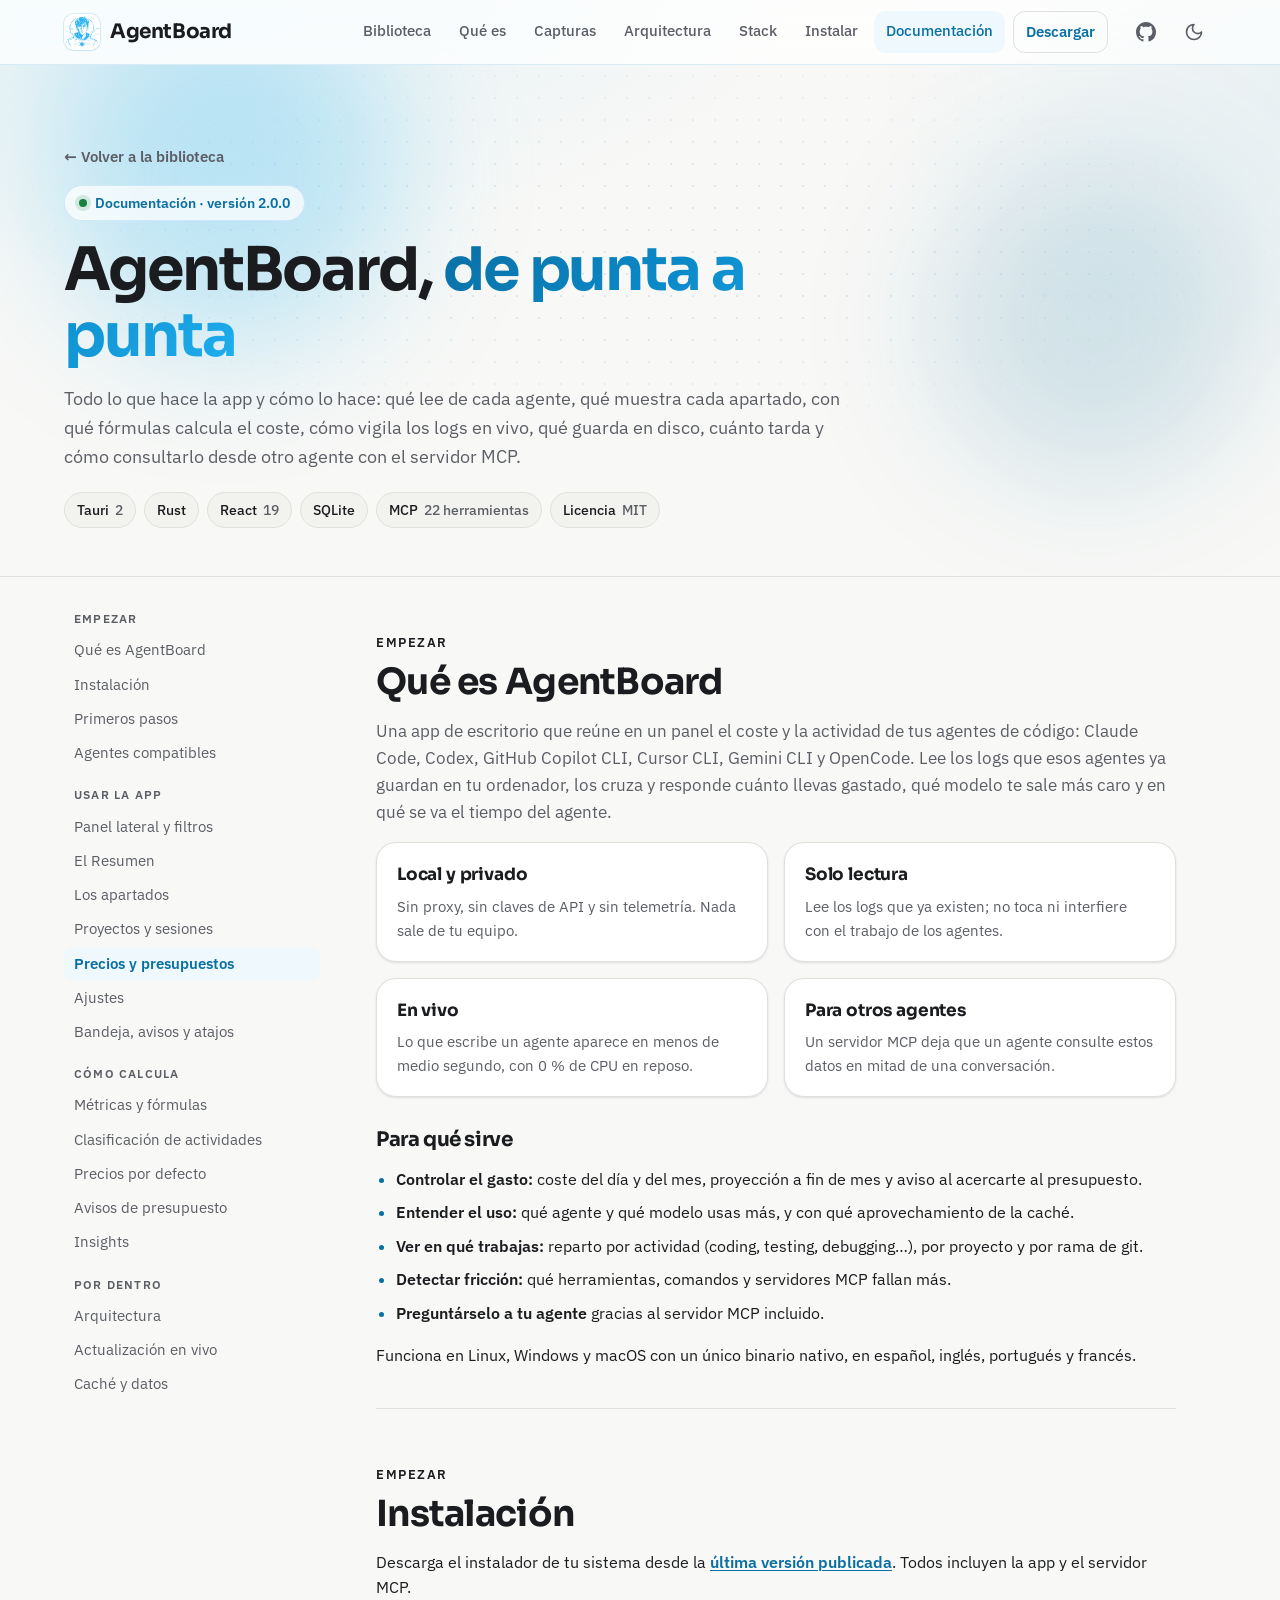
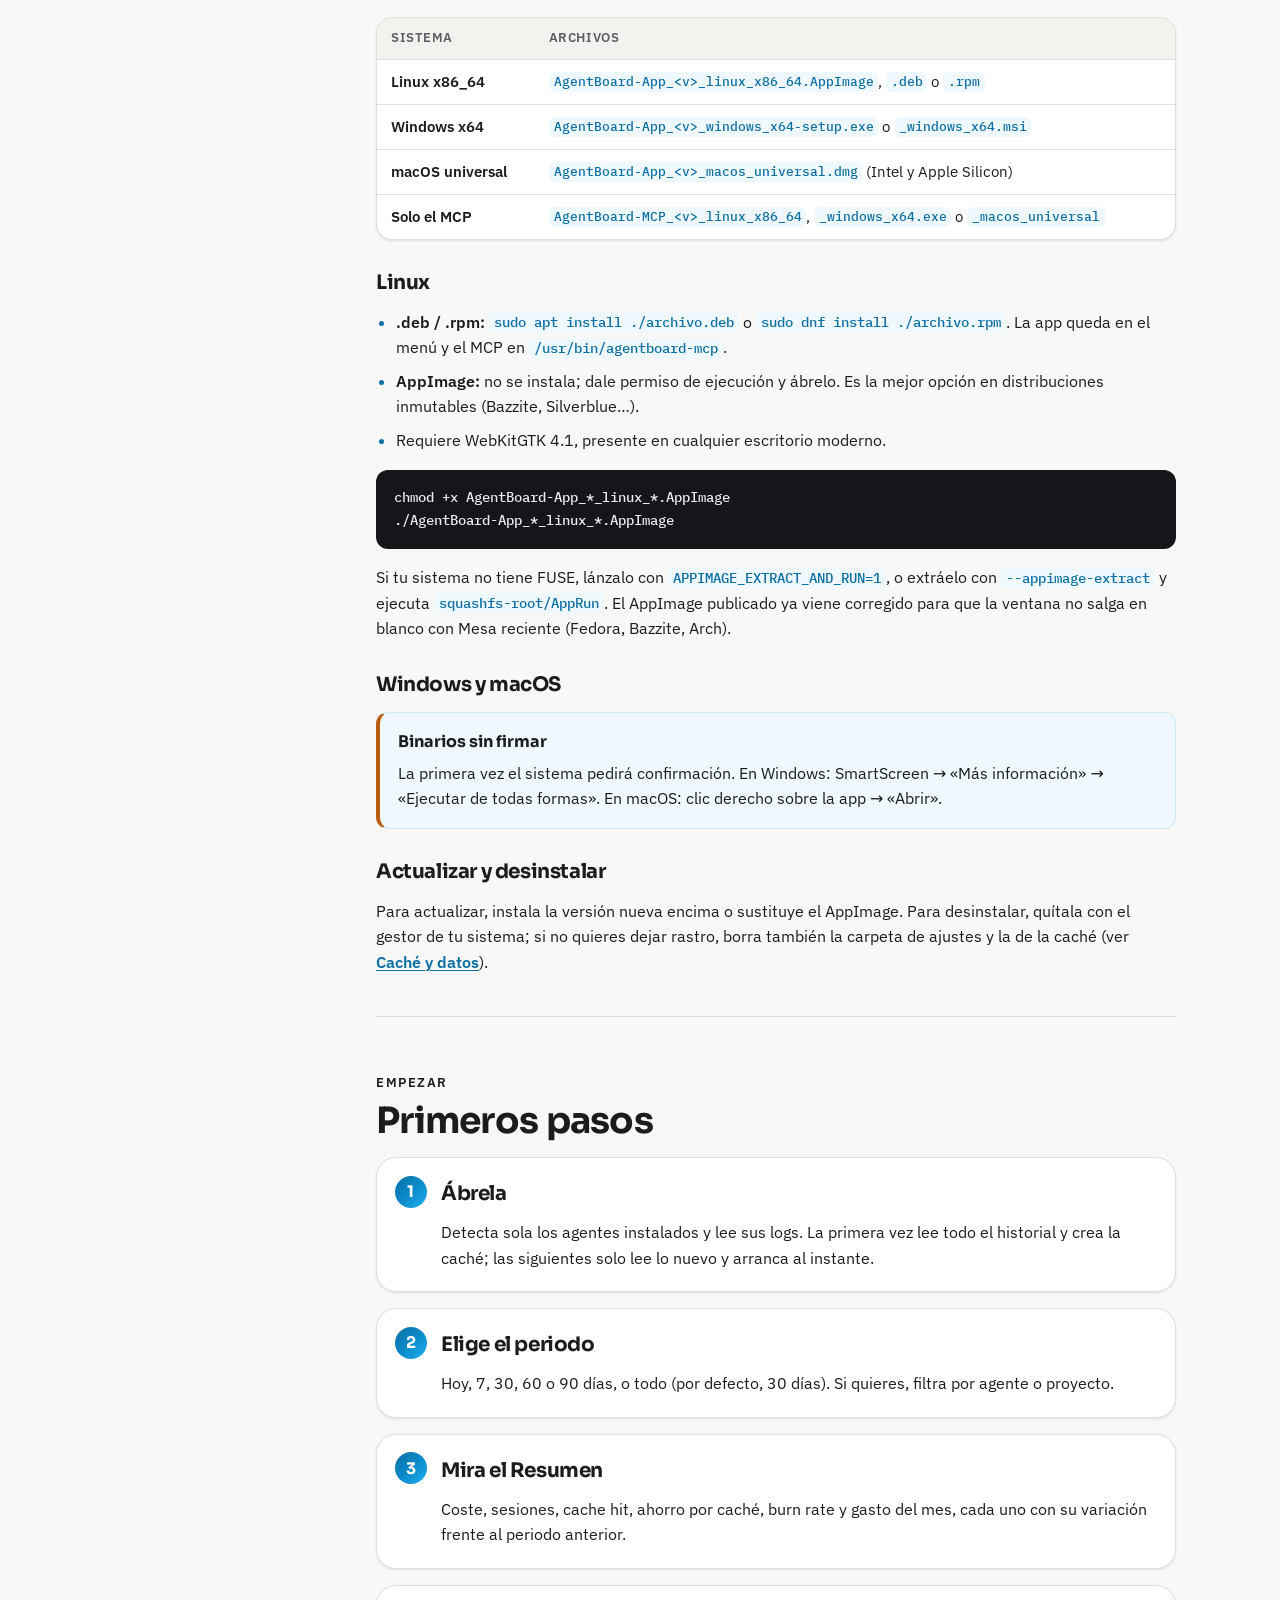
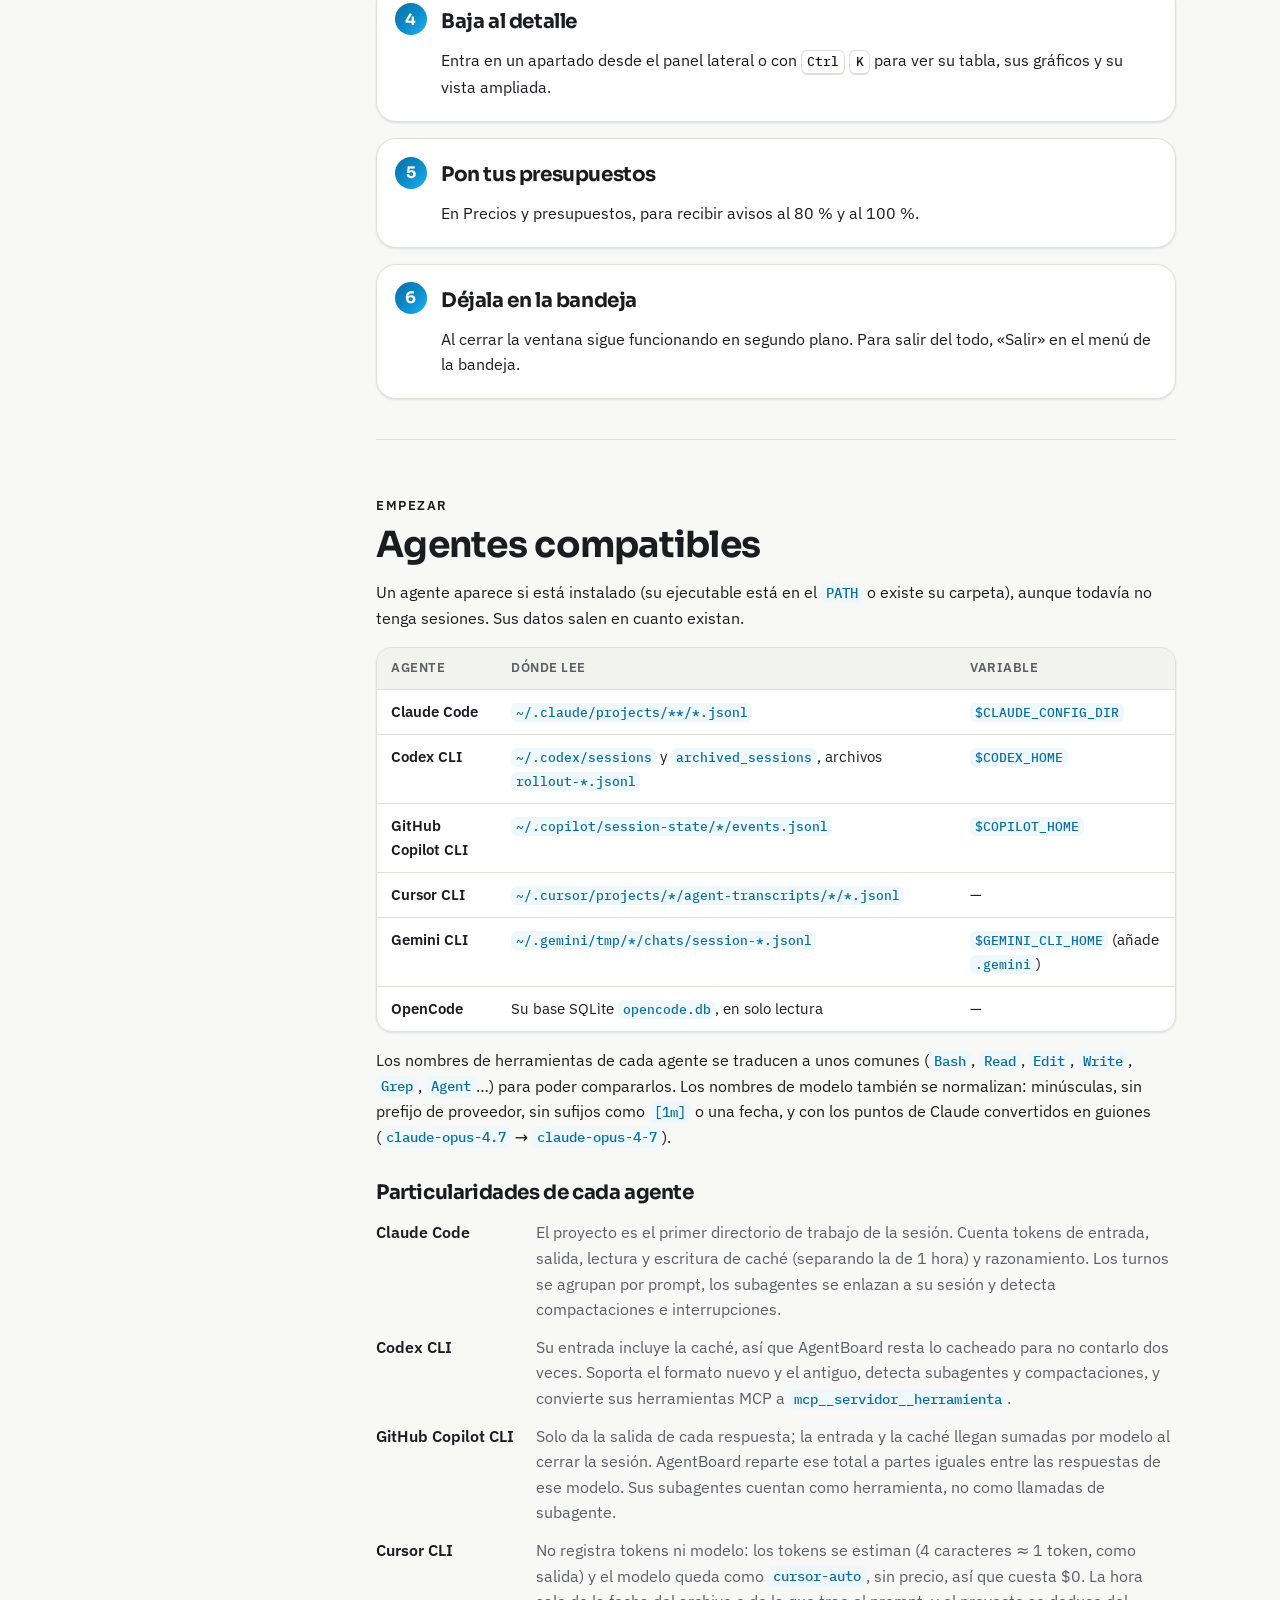
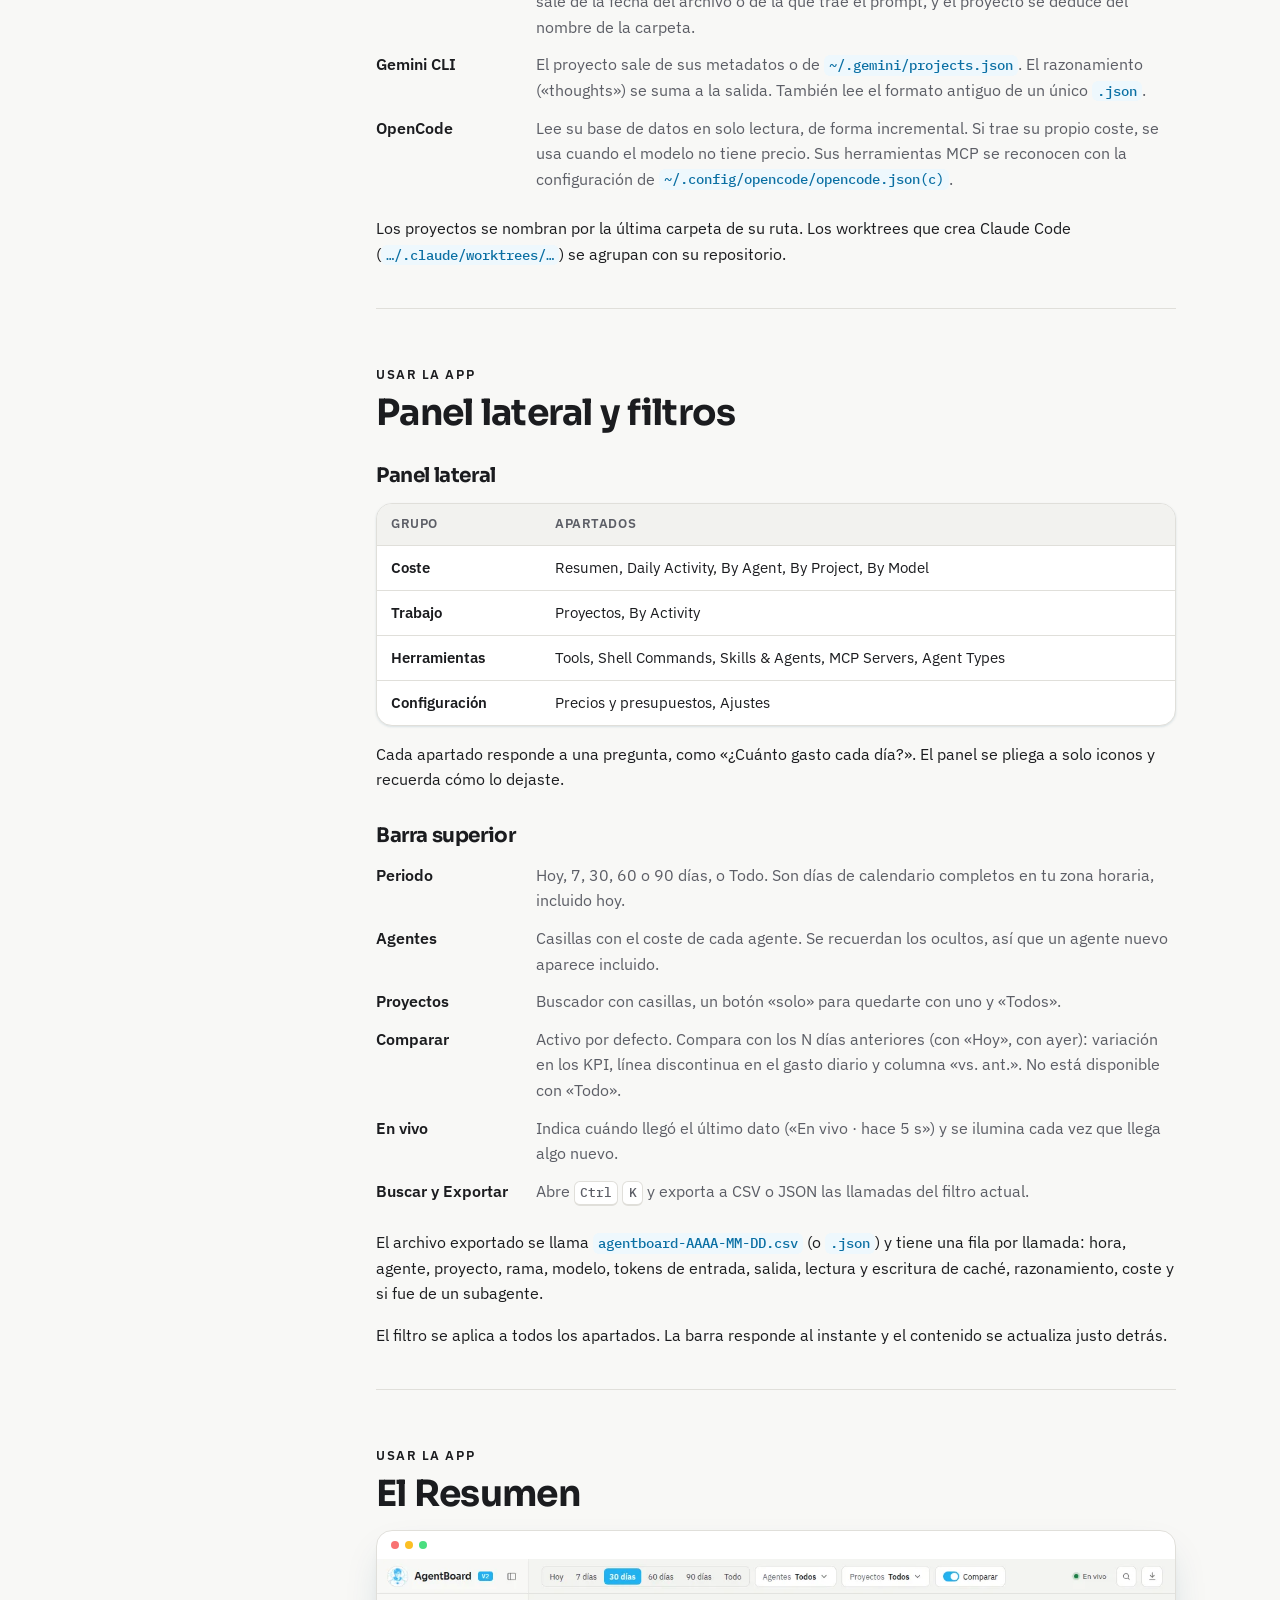
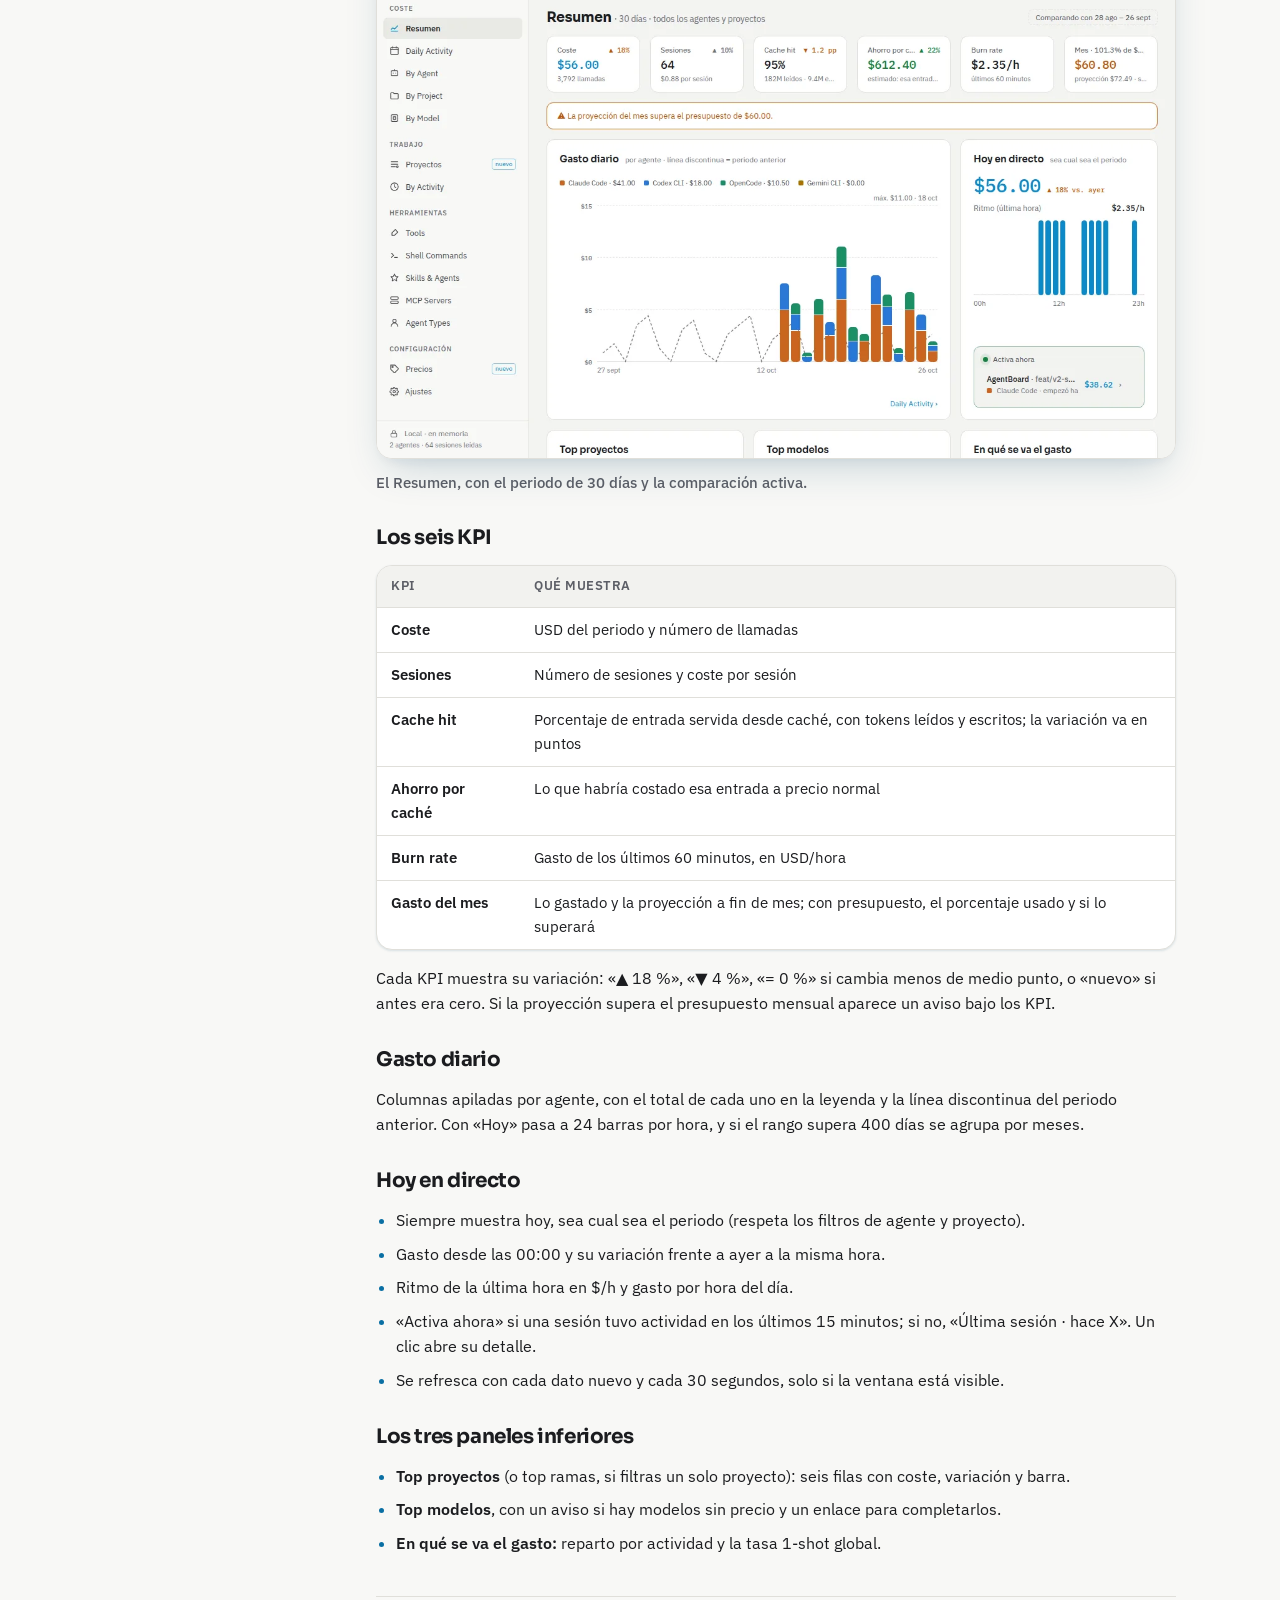
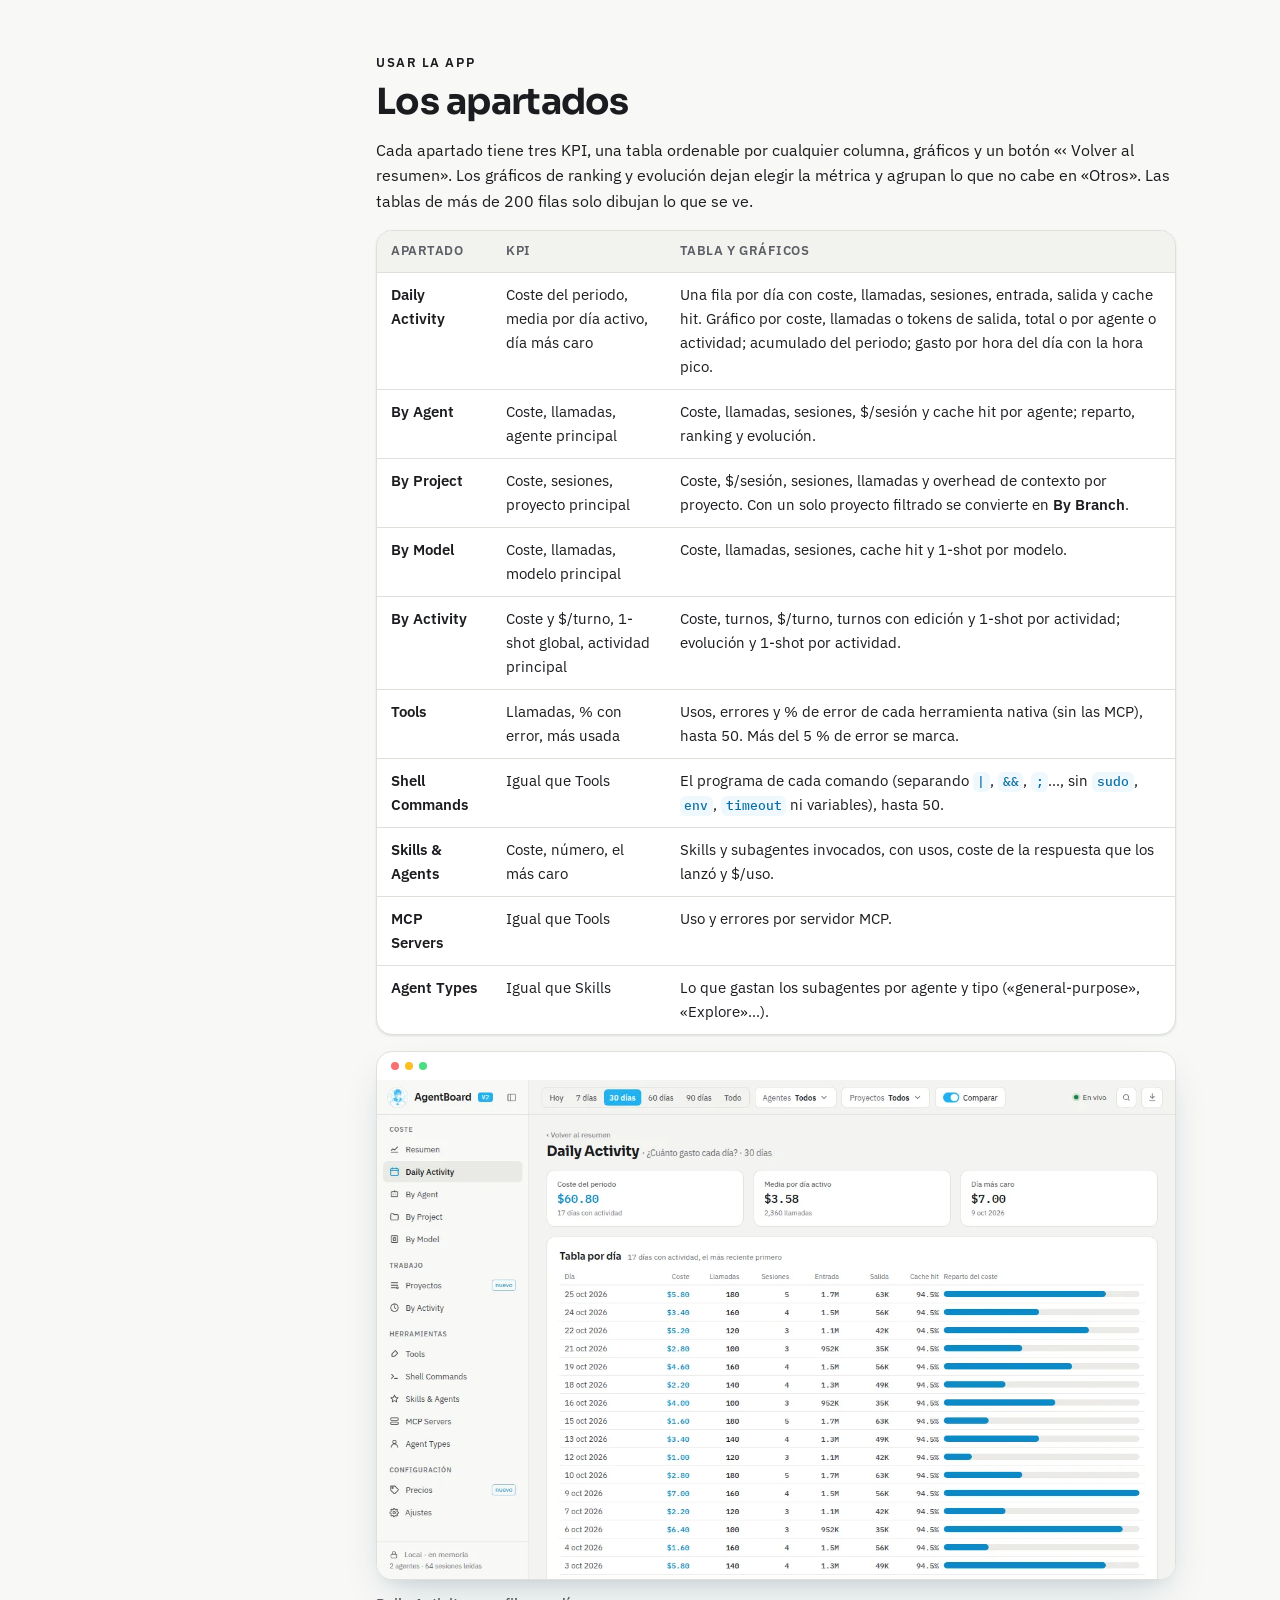
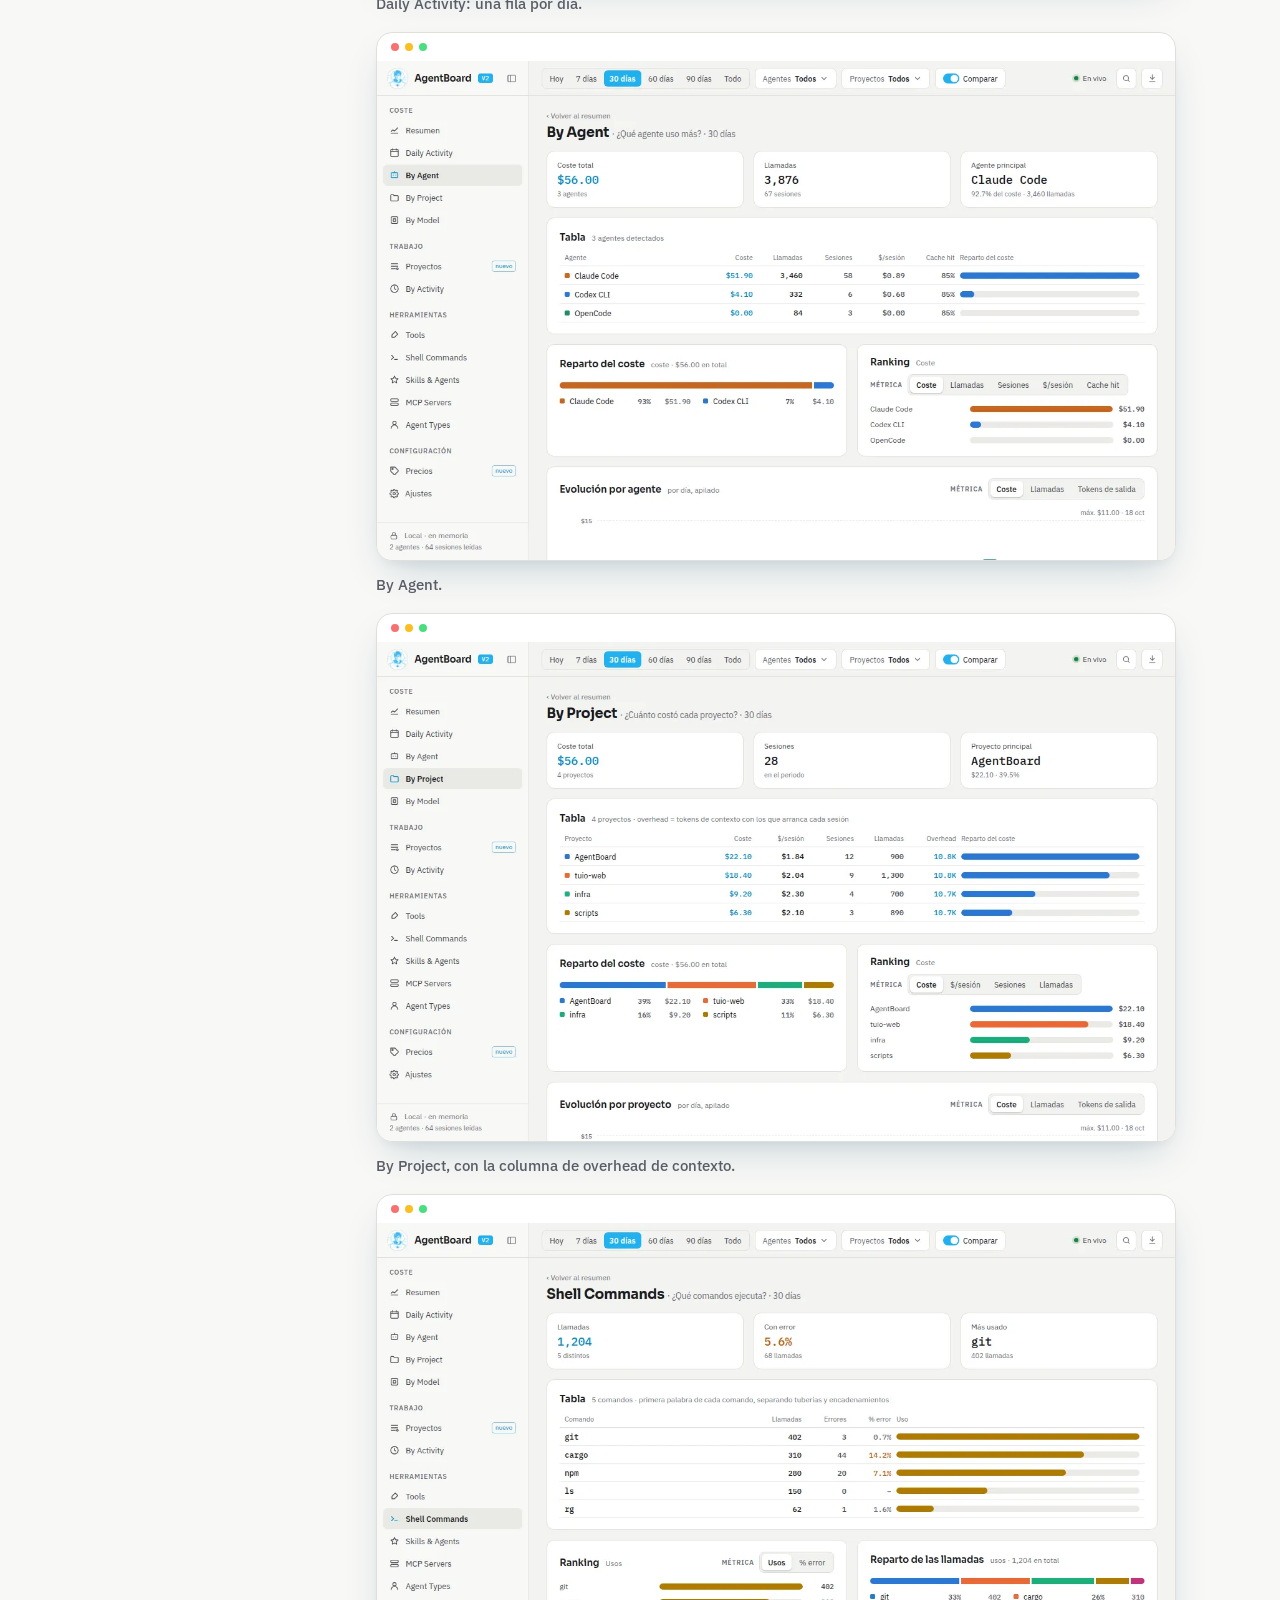
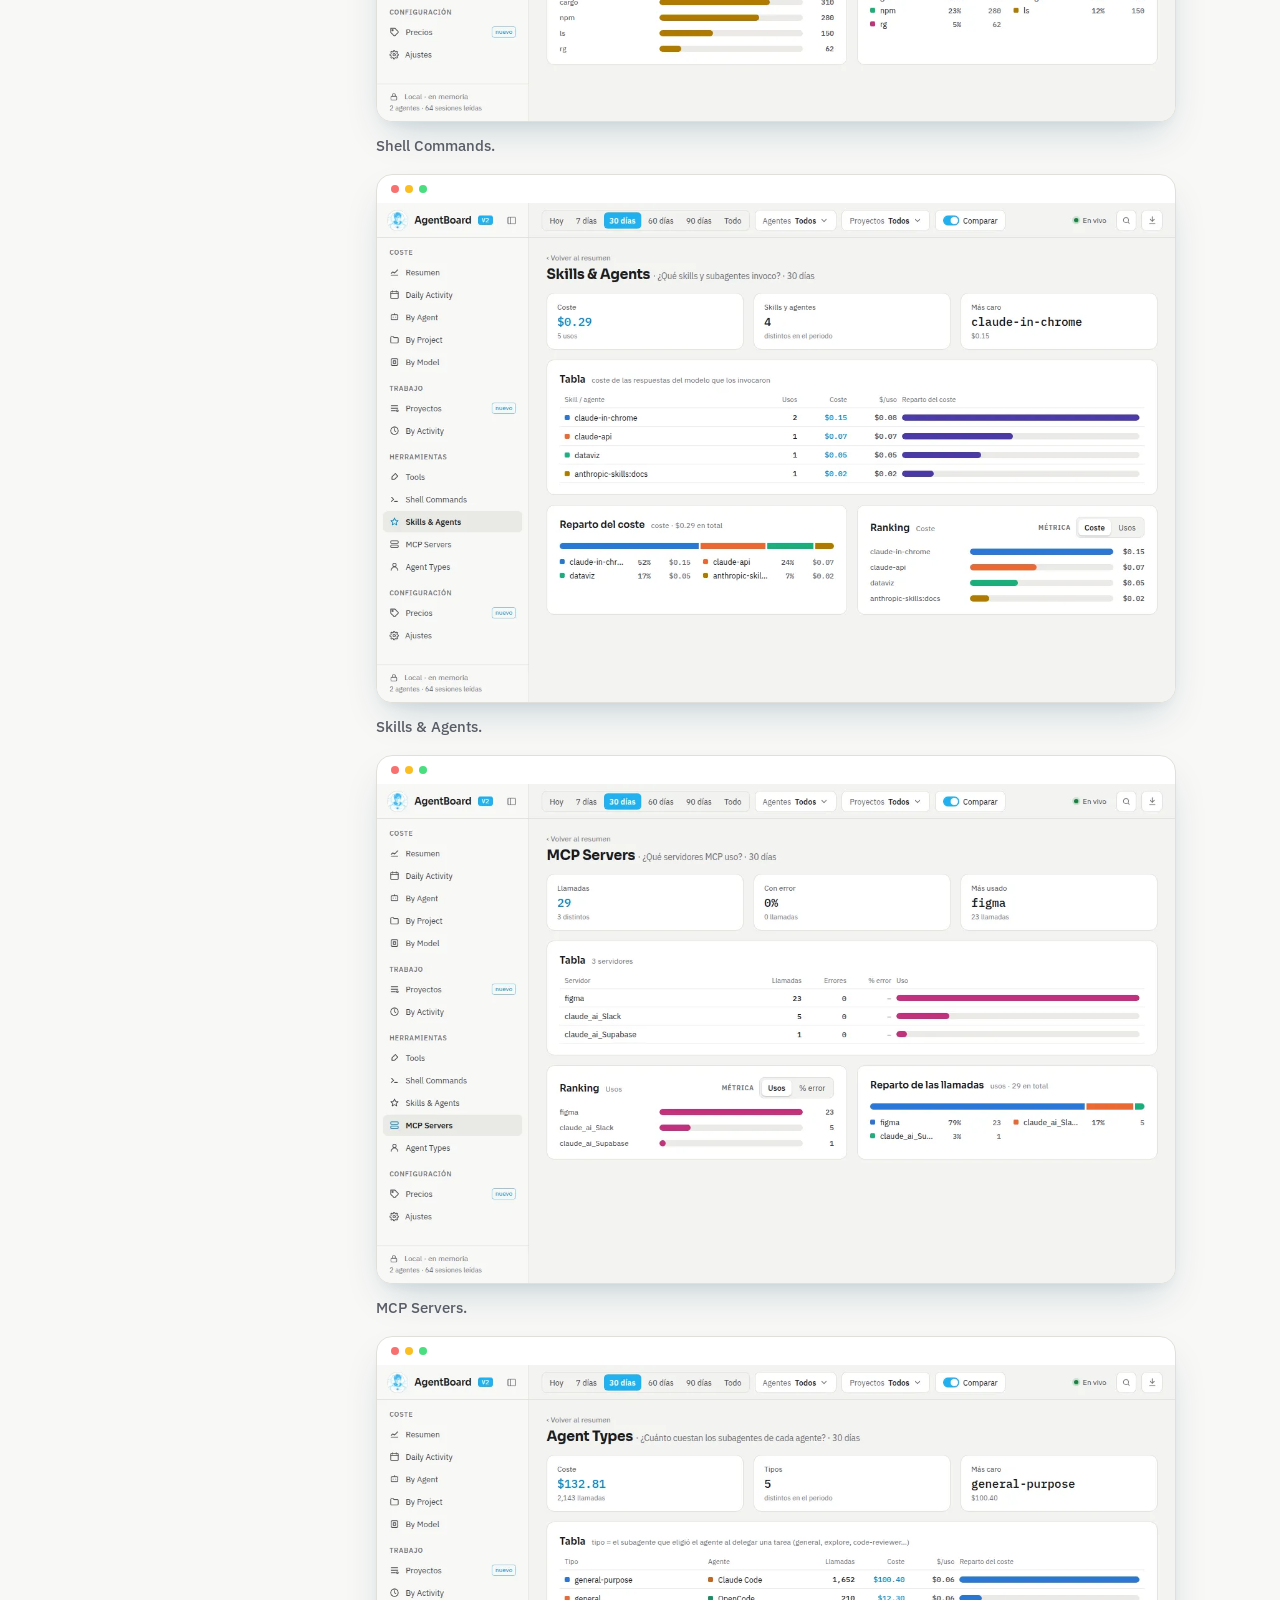
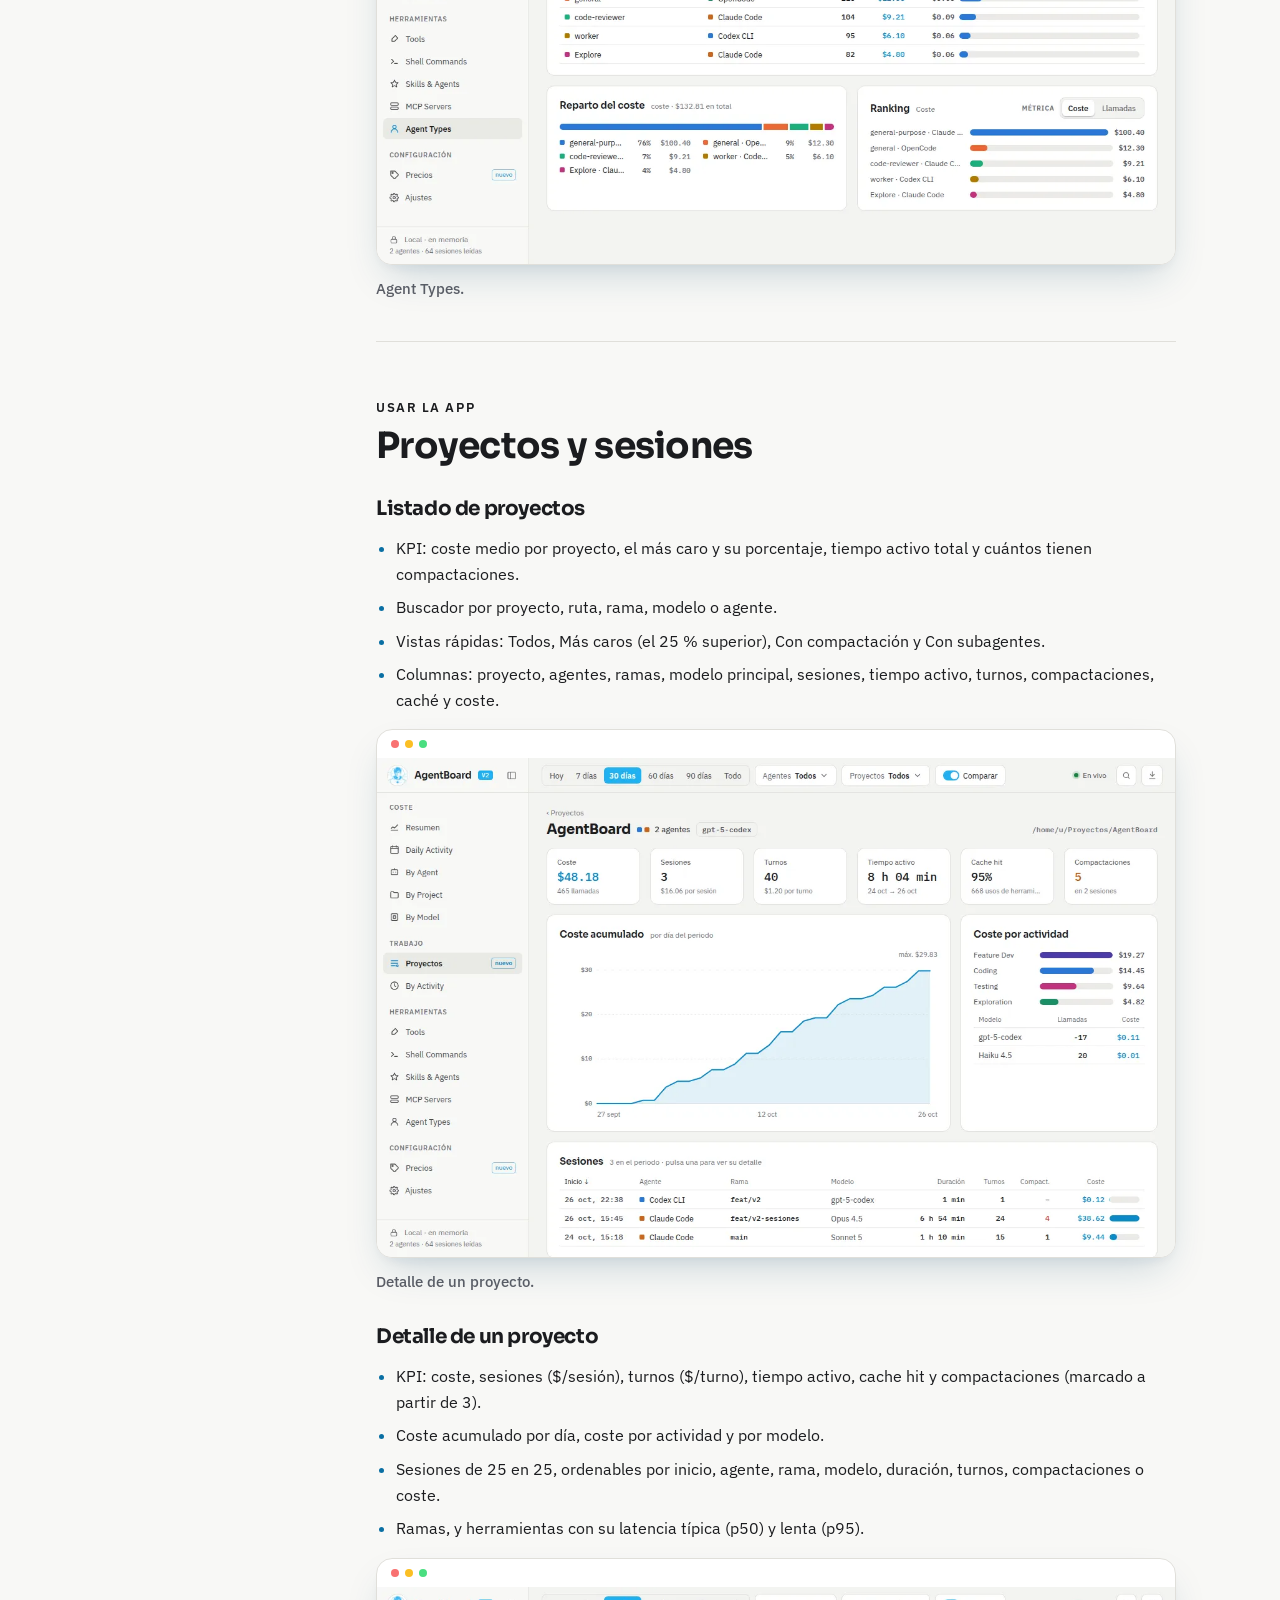
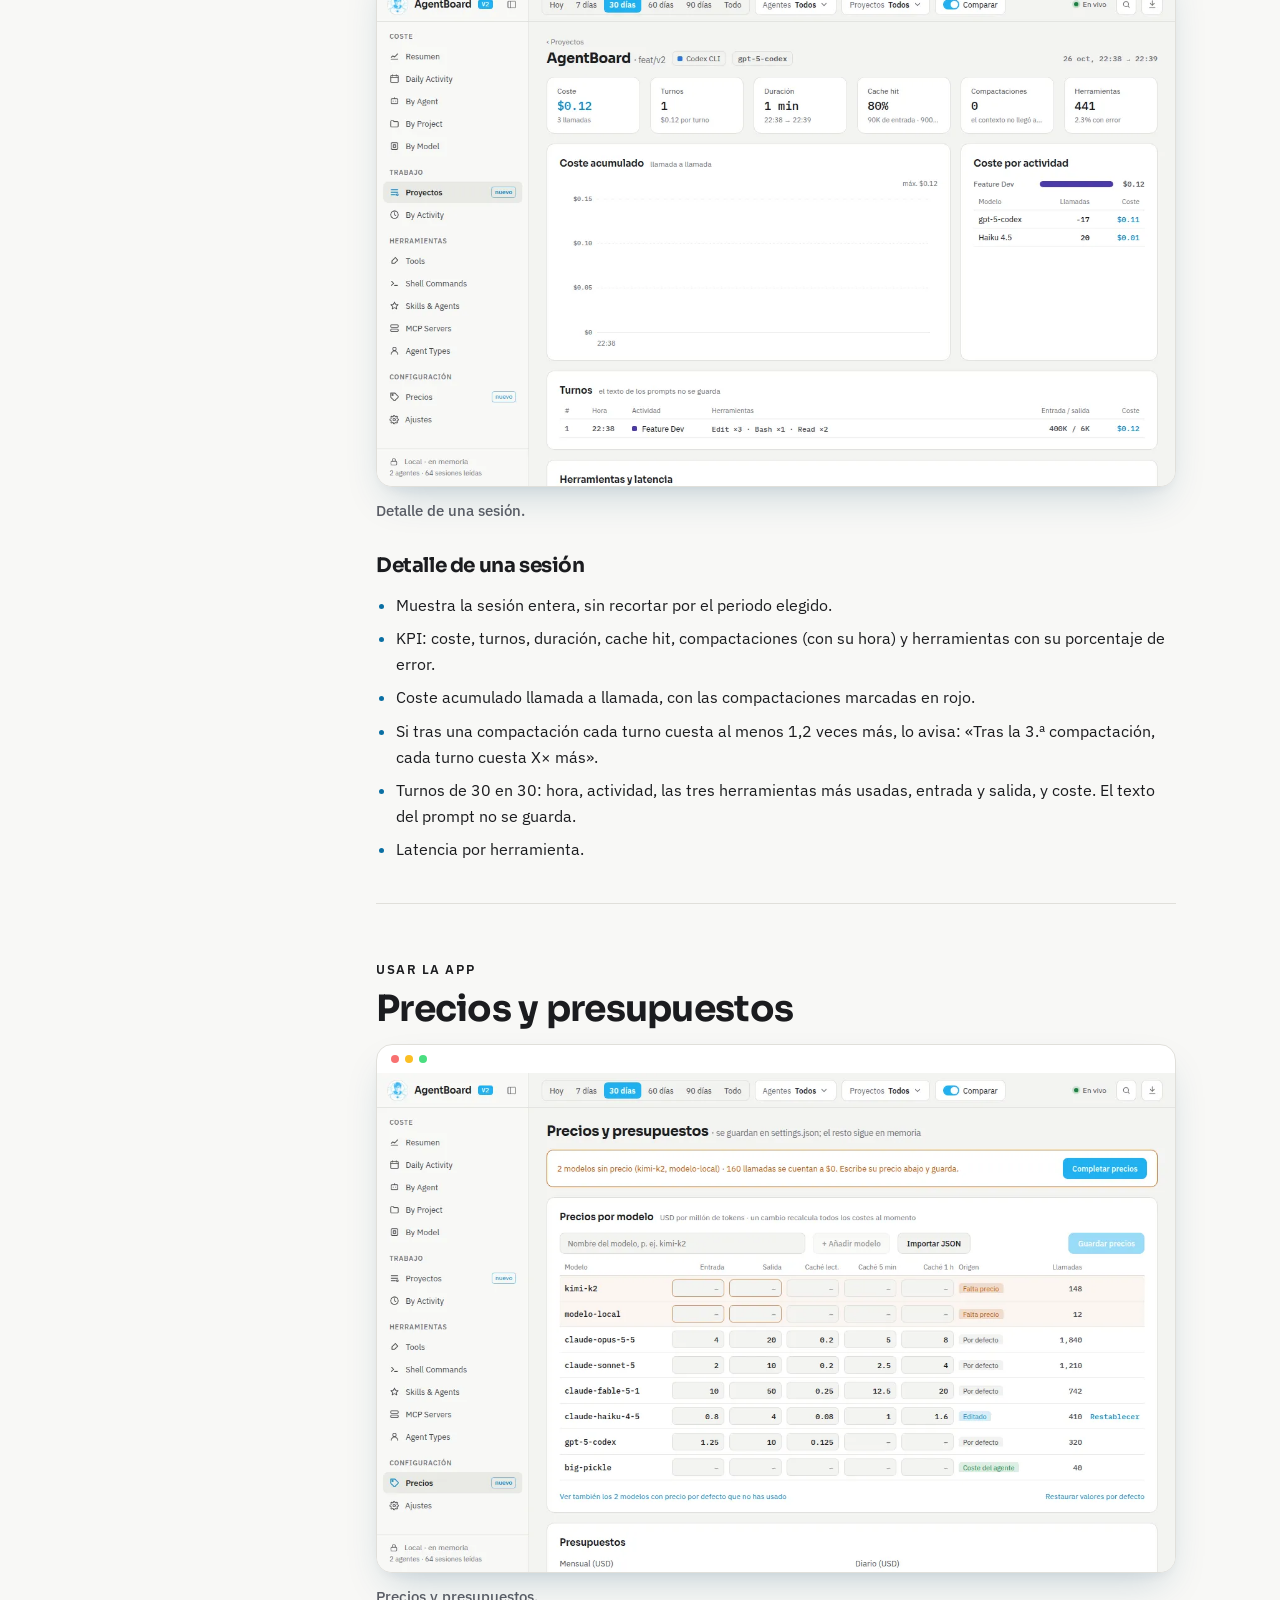
==== agentboard/index.html @ 2718cb78 "AgentBoard 0" ====
<!doctype html>
<html lang="es">
  <head>
    <meta charset="utf-8" />
    <meta name="viewport" content="width=device-width, initial-scale=1" />
    <script>
      ;(function () {
        var stored = null
        try {
          stored = localStorage.getItem('agentboard-site-theme')
        } catch (e) {}
        var dark =
          stored === 'dark' ||
          (stored !== 'light' &&
            typeof matchMedia === 'function' &&
            matchMedia('(prefers-color-scheme: dark)').matches)
        var root = document.documentElement
        root.classList.toggle('dark', dark)
        root.style.colorScheme = dark ? 'dark' : 'light'
      })()
      document.documentElement.classList.add('js')
    </script>
    <title>Documentación · AgentBoard</title>
    <meta
      name="description"
      content="Documentación completa de AgentBoard: instalación, agentes compatibles, cada apartado del panel, fórmulas de coste, precios y presupuestos, arquitectura, caché, rendimiento, privacidad y servidor MCP."
    />
    <link rel="canonical" href="https://renzoramosdev.github.io/AgentBoard/docs.html" />
    <meta name="theme-color" content="#0b8ac9" />
    <meta property="og:type" content="article" />
    <meta property="og:site_name" content="AgentBoard" />
    <meta property="og:title" content="Documentación de AgentBoard" />
    <meta
      property="og:description"
      content="Cómo funciona AgentBoard de punta a punta: la app, sus cálculos, su arquitectura y el servidor MCP."
    />
    <link rel="icon" type="image/png" sizes="32x32" href="assets/icon-32.png" />
    <link rel="apple-touch-icon" href="assets/icon-192.png" />
    <link rel="stylesheet" href="css/tokens.css" />
    <link rel="stylesheet" href="css/landing.css" />
    <link rel="stylesheet" href="css/docs.css" />
    <script defer src="js/landing.js"></script>
    <script defer src="js/docs.js"></script>
  </head>
  <body>
    <svg class="sprite" aria-hidden="true" focusable="false">
      <symbol id="i-github" viewBox="0 0 16 16">
        <path class="filled" d="M8 0c4.42 0 8 3.58 8 8a8.013 8.013 0 0 1-5.45 7.59c-.4.08-.55-.17-.55-.38 0-.27.01-1.13.01-2.2 0-.75-.25-1.23-.54-1.48 1.78-.2 3.65-.88 3.65-3.95 0-.88-.31-1.59-.82-2.15.08-.2.36-1.02-.08-2.12 0 0-.67-.22-2.2.82-.64-.18-1.32-.27-2-.27-.68 0-1.36.09-2 .27-1.53-1.03-2.2-.82-2.2-.82-.44 1.1-.16 1.92-.08 2.12-.51.56-.82 1.28-.82 2.15 0 3.06 1.86 3.75 3.64 3.95-.23.2-.44.55-.51 1.07-.46.21-1.61.55-2.33-.66-.15-.24-.6-.83-1.23-.82-.67.01-.27.38.01.53.34.19.73.9.82 1.13.16.45.68 1.31 2.69.94 0 .67.01 1.3.01 1.49 0 .21-.15.45-.55.38A7.995 7.995 0 0 1 0 8c0-4.42 3.58-8 8-8Z" />
      </symbol>
    </svg>

    <a class="skip-link" href="#contenido">Saltar al contenido</a>

    <header class="site-header">
      <div class="container site-header__inner">
        <a class="brand" href="#contenido" aria-label="AgentBoard, ir al inicio de la documentación">
          <span class="brand__mark" aria-hidden="true">
            <img class="logo--light" src="assets/logo-light.png" alt="" width="36" height="36" />
            <img class="logo--dark" src="assets/logo-dark.png" alt="" width="36" height="36" />
          </span>
          <span class="brand__name">AgentBoard</span>
        </a>
        <nav class="site-nav" aria-label="Secciones">
          <a href="../biblioteca/">Biblioteca</a>
          <a href="https://renzoramosdev.github.io/AgentBoard/#que-es">Qué es</a>
          <a href="https://renzoramosdev.github.io/AgentBoard/#capturas">Capturas</a>
          <a href="https://renzoramosdev.github.io/AgentBoard/#arquitectura">Arquitectura</a>
          <a href="https://renzoramosdev.github.io/AgentBoard/#stack">Stack</a>
          <a href="https://renzoramosdev.github.io/AgentBoard/#instalar">Instalar</a>
          <a href="./" aria-current="page">Documentación</a>
          <a class="site-nav__demo" href="https://github.com/RenzoRamosDEV/AgentBoard/releases/latest">Descargar</a>
        </nav>
        <a
          class="icon-button"
          href="https://github.com/RenzoRamosDEV/AgentBoard"
          aria-label="Repositorio de AgentBoard en GitHub"
        >
          <svg class="icon" width="20" height="20" aria-hidden="true"><use href="#i-github" /></svg>
        </a>
        <button
          type="button"
          class="icon-button theme-toggle"
          data-theme-toggle
          aria-pressed="false"
          aria-label="Cambiar a tema oscuro"
        >
          <svg class="icon theme-toggle__moon" viewBox="0 0 24 24" width="20" height="20" aria-hidden="true">
            <path d="M12 3a6 6 0 0 0 9 9 9 9 0 1 1-9-9Z" />
          </svg>
          <svg class="icon theme-toggle__sun" viewBox="0 0 24 24" width="20" height="20" aria-hidden="true">
            <circle cx="12" cy="12" r="4" />
            <path
              d="M12 2v2M12 20v2M4.93 4.93l1.41 1.41M17.66 17.66l1.41 1.41M2 12h2M20 12h2M6.34 17.66l-1.41 1.41M19.07 4.93l-1.41 1.41"
            />
          </svg>
        </button>
      </div>
    </header>

    <main id="contenido" tabindex="-1">
      <section class="doc-hero" aria-labelledby="doc-title">
        <div class="hero__backdrop" aria-hidden="true">
          <div class="hero__pattern"></div>
          <div class="hero__blob hero__blob--a"></div>
          <div class="hero__blob hero__blob--b"></div>
        </div>
        <div class="container doc-hero__inner">
          <a class="doc-back" href="../biblioteca/">← Volver a la biblioteca</a>
          <p class="pill">
            <span class="pill__dot" aria-hidden="true"></span>
            Documentación · versión 2.0.0
          </p>
          <h1 id="doc-title">AgentBoard, <span class="text-gradient">de punta a punta</span></h1>
          <p class="doc-hero__lead">
            Todo lo que hace la app y cómo lo hace: qué lee de cada agente, qué muestra cada apartado,
            con qué fórmulas calcula el coste, cómo vigila los logs en vivo, qué guarda en disco, cuánto
            tarda y cómo consultarlo desde otro agente con el servidor MCP.
          </p>
          <ul class="chips doc-hero__meta" role="list">
            <li>Tauri <span>2</span></li>
            <li>Rust</li>
            <li>React <span>19</span></li>
            <li>SQLite</li>
            <li>MCP <span>22 herramientas</span></li>
            <li>Licencia <span>MIT</span></li>
          </ul>
        </div>
      </section>

      <div class="container doc-layout">
        <aside class="doc-toc" data-toc aria-label="Índice de la documentación">
          <details open>
            <summary>Índice</summary>
            <div class="doc-toc__body">
              <div class="doc-toc__group">
                <p class="doc-toc__title">Empezar</p>
                <ol>
                  <li><a href="#resumen-app">Qué es AgentBoard</a></li>
                  <li><a href="#instalacion">Instalación</a></li>
                  <li><a href="#primeros-pasos">Primeros pasos</a></li>
                  <li><a href="#agentes">Agentes compatibles</a></li>
                </ol>
              </div>
              <div class="doc-toc__group">
                <p class="doc-toc__title">Usar la app</p>
                <ol>
                  <li><a href="#navegacion">Panel lateral y filtros</a></li>
                  <li><a href="#resumen">El Resumen</a></li>
                  <li><a href="#apartados">Los apartados</a></li>
                  <li><a href="#proyectos">Proyectos y sesiones</a></li>
                  <li><a href="#precios">Precios y presupuestos</a></li>
                  <li><a href="#ajustes">Ajustes</a></li>
                  <li><a href="#escritorio">Bandeja, avisos y atajos</a></li>
                </ol>
              </div>
              <div class="doc-toc__group">
                <p class="doc-toc__title">Cómo calcula</p>
                <ol>
                  <li><a href="#metricas">Métricas y fórmulas</a></li>
                  <li><a href="#actividades">Clasificación de actividades</a></li>
                  <li><a href="#tabla-precios">Precios por defecto</a></li>
                  <li><a href="#alertas">Avisos de presupuesto</a></li>
                  <li><a href="#insights">Insights</a></li>
                </ol>
              </div>
              <div class="doc-toc__group">
                <p class="doc-toc__title">Por dentro</p>
                <ol>
                  <li><a href="#arquitectura">Arquitectura</a></li>
                  <li><a href="#en-vivo">Actualización en vivo</a></li>
                  <li><a href="#cache">Caché y datos</a></li>
                  <li><a href="#rendimiento">Rendimiento</a></li>
                  <li><a href="#privacidad">Privacidad</a></li>
                </ol>
              </div>
              <div class="doc-toc__group">
                <p class="doc-toc__title">Integración y más</p>
                <ol>
                  <li><a href="#mcp">Servidor MCP</a></li>
                  <li><a href="#desarrollo">Desarrollo</a></li>
                  <li><a href="#problemas">Problemas frecuentes</a></li>
                  <li><a href="#licencia">Licencia</a></li>
                </ol>
              </div>
            </div>
          </details>
        </aside>

        <div class="doc-content">
          <!-- ============ EMPEZAR ============ -->
          <section id="resumen-app" class="doc-section" aria-labelledby="resumen-app-t">
            <p class="eyebrow">Empezar</p>
            <h2 id="resumen-app-t">Qué es AgentBoard</h2>
            <p class="doc-lead">
              Una app de escritorio que reúne en un panel el coste y la actividad de tus agentes de
              código: Claude Code, Codex, GitHub Copilot CLI, Cursor CLI, Gemini CLI y OpenCode. Lee los
              logs que esos agentes ya guardan en tu ordenador, los cruza y responde cuánto llevas
              gastado, qué modelo te sale más caro y en qué se va el tiempo del agente.
            </p>
            <ul class="doc-cards" role="list">
              <li class="card">
                <h4>Local y privado</h4>
                <p>Sin proxy, sin claves de API y sin telemetría. Nada sale de tu equipo.</p>
              </li>
              <li class="card">
                <h4>Solo lectura</h4>
                <p>Lee los logs que ya existen; no toca ni interfiere con el trabajo de los agentes.</p>
              </li>
              <li class="card">
                <h4>En vivo</h4>
                <p>Lo que escribe un agente aparece en menos de medio segundo, con 0 % de CPU en reposo.</p>
              </li>
              <li class="card">
                <h4>Para otros agentes</h4>
                <p>Un servidor MCP deja que un agente consulte estos datos en mitad de una conversación.</p>
              </li>
            </ul>
            <h3>Para qué sirve</h3>
            <ul>
              <li><strong>Controlar el gasto:</strong> coste del día y del mes, proyección a fin de mes y aviso al acercarte al presupuesto.</li>
              <li><strong>Entender el uso:</strong> qué agente y qué modelo usas más, y con qué aprovechamiento de la caché.</li>
              <li><strong>Ver en qué trabajas:</strong> reparto por actividad (coding, testing, debugging…), por proyecto y por rama de git.</li>
              <li><strong>Detectar fricción:</strong> qué herramientas, comandos y servidores MCP fallan más.</li>
              <li><strong>Preguntárselo a tu agente</strong> gracias al servidor MCP incluido.</li>
            </ul>
            <p>Funciona en Linux, Windows y macOS con un único binario nativo, en español, inglés, portugués y francés.</p>
          </section>

          <section id="instalacion" class="doc-section" aria-labelledby="instalacion-t">
            <p class="eyebrow">Empezar</p>
            <h2 id="instalacion-t">Instalación</h2>
            <p>
              Descarga el instalador de tu sistema desde la
              <a href="https://github.com/RenzoRamosDEV/AgentBoard/releases/latest">última versión publicada</a>.
              Todos incluyen la app y el servidor MCP.
            </p>
            <div class="table-wrap">
              <table class="doc-table">
                <thead>
                  <tr><th>Sistema</th><th>Archivos</th></tr>
                </thead>
                <tbody>
                  <tr><td>Linux x86_64</td><td><code>AgentBoard-App_&lt;v&gt;_linux_x86_64.AppImage</code>, <code>.deb</code> o <code>.rpm</code></td></tr>
                  <tr><td>Windows x64</td><td><code>AgentBoard-App_&lt;v&gt;_windows_x64-setup.exe</code> o <code>_windows_x64.msi</code></td></tr>
                  <tr><td>macOS universal</td><td><code>AgentBoard-App_&lt;v&gt;_macos_universal.dmg</code> (Intel y Apple Silicon)</td></tr>
                  <tr><td>Solo el MCP</td><td><code>AgentBoard-MCP_&lt;v&gt;_linux_x86_64</code>, <code>_windows_x64.exe</code> o <code>_macos_universal</code></td></tr>
                </tbody>
              </table>
            </div>
            <h3>Linux</h3>
            <ul>
              <li><strong>.deb / .rpm:</strong> <code>sudo apt install ./archivo.deb</code> o <code>sudo dnf install ./archivo.rpm</code>. La app queda en el menú y el MCP en <code>/usr/bin/agentboard-mcp</code>.</li>
              <li><strong>AppImage:</strong> no se instala; dale permiso de ejecución y ábrelo. Es la mejor opción en distribuciones inmutables (Bazzite, Silverblue…).</li>
              <li>Requiere WebKitGTK 4.1, presente en cualquier escritorio moderno.</li>
            </ul>
            <pre><code>chmod +x AgentBoard-App_*_linux_*.AppImage
./AgentBoard-App_*_linux_*.AppImage</code></pre>
            <p>
              Si tu sistema no tiene FUSE, lánzalo con <code>APPIMAGE_EXTRACT_AND_RUN=1</code>, o
              extráelo con <code>--appimage-extract</code> y ejecuta <code>squashfs-root/AppRun</code>.
              El AppImage publicado ya viene corregido para que la ventana no salga en blanco con Mesa
              reciente (Fedora, Bazzite, Arch).
            </p>
            <h3>Windows y macOS</h3>
            <div class="callout callout--warn">
              <p class="callout__title">Binarios sin firmar</p>
              <p>
                La primera vez el sistema pedirá confirmación. En Windows: SmartScreen → «Más
                información» → «Ejecutar de todas formas». En macOS: clic derecho sobre la app → «Abrir».
              </p>
            </div>
            <h3>Actualizar y desinstalar</h3>
            <p>
              Para actualizar, instala la versión nueva encima o sustituye el AppImage. Para desinstalar,
              quítala con el gestor de tu sistema; si no quieres dejar rastro, borra también la carpeta de
              ajustes y la de la caché (ver <a href="#cache">Caché y datos</a>).
            </p>
          </section>

          <section id="primeros-pasos" class="doc-section" aria-labelledby="primeros-pasos-t">
            <p class="eyebrow">Empezar</p>
            <h2 id="primeros-pasos-t">Primeros pasos</h2>
            <ol class="steps">
              <li class="step">
                <h3>Ábrela</h3>
                <p>Detecta sola los agentes instalados y lee sus logs. La primera vez lee todo el historial y crea la caché; las siguientes solo lee lo nuevo y arranca al instante.</p>
              </li>
              <li class="step">
                <h3>Elige el periodo</h3>
                <p>Hoy, 7, 30, 60 o 90 días, o todo (por defecto, 30 días). Si quieres, filtra por agente o proyecto.</p>
              </li>
              <li class="step">
                <h3>Mira el Resumen</h3>
                <p>Coste, sesiones, cache hit, ahorro por caché, burn rate y gasto del mes, cada uno con su variación frente al periodo anterior.</p>
              </li>
              <li class="step">
                <h3>Baja al detalle</h3>
                <p>Entra en un apartado desde el panel lateral o con <kbd>Ctrl</kbd> <kbd>K</kbd> para ver su tabla, sus gráficos y su vista ampliada.</p>
              </li>
              <li class="step">
                <h3>Pon tus presupuestos</h3>
                <p>En Precios y presupuestos, para recibir avisos al 80 % y al 100 %.</p>
              </li>
              <li class="step">
                <h3>Déjala en la bandeja</h3>
                <p>Al cerrar la ventana sigue funcionando en segundo plano. Para salir del todo, «Salir» en el menú de la bandeja.</p>
              </li>
            </ol>
          </section>

          <section id="agentes" class="doc-section" aria-labelledby="agentes-t">
            <p class="eyebrow">Empezar</p>
            <h2 id="agentes-t">Agentes compatibles</h2>
            <p>
              Un agente aparece si está instalado (su ejecutable está en el <code>PATH</code> o existe su
              carpeta), aunque todavía no tenga sesiones. Sus datos salen en cuanto existan.
            </p>
            <div class="table-wrap">
              <table class="doc-table">
                <thead>
                  <tr><th>Agente</th><th>Dónde lee</th><th>Variable</th></tr>
                </thead>
                <tbody>
                  <tr><td>Claude Code</td><td><code>~/.claude/projects/**/*.jsonl</code></td><td><code>$CLAUDE_CONFIG_DIR</code></td></tr>
                  <tr><td>Codex CLI</td><td><code>~/.codex/sessions</code> y <code>archived_sessions</code>, archivos <code>rollout-*.jsonl</code></td><td><code>$CODEX_HOME</code></td></tr>
                  <tr><td>GitHub Copilot CLI</td><td><code>~/.copilot/session-state/*/events.jsonl</code></td><td><code>$COPILOT_HOME</code></td></tr>
                  <tr><td>Cursor CLI</td><td><code>~/.cursor/projects/*/agent-transcripts/*/*.jsonl</code></td><td>—</td></tr>
                  <tr><td>Gemini CLI</td><td><code>~/.gemini/tmp/*/chats/session-*.jsonl</code></td><td><code>$GEMINI_CLI_HOME</code> (añade <code>.gemini</code>)</td></tr>
                  <tr><td>OpenCode</td><td>Su base SQLite <code>opencode.db</code>, en solo lectura</td><td>—</td></tr>
                </tbody>
              </table>
            </div>
            <p>
              Los nombres de herramientas de cada agente se traducen a unos comunes (<code>Bash</code>,
              <code>Read</code>, <code>Edit</code>, <code>Write</code>, <code>Grep</code>,
              <code>Agent</code>…) para poder compararlos. Los nombres de modelo también se normalizan:
              minúsculas, sin prefijo de proveedor, sin sufijos como <code>[1m]</code> o una fecha, y con
              los puntos de Claude convertidos en guiones (<code>claude-opus-4.7</code> →
              <code>claude-opus-4-7</code>).
            </p>
            <h3>Particularidades de cada agente</h3>
            <dl>
              <dt>Claude Code</dt>
              <dd>El proyecto es el primer directorio de trabajo de la sesión. Cuenta tokens de entrada, salida, lectura y escritura de caché (separando la de 1 hora) y razonamiento. Los turnos se agrupan por prompt, los subagentes se enlazan a su sesión y detecta compactaciones e interrupciones.</dd>
              <dt>Codex CLI</dt>
              <dd>Su entrada incluye la caché, así que AgentBoard resta lo cacheado para no contarlo dos veces. Soporta el formato nuevo y el antiguo, detecta subagentes y compactaciones, y convierte sus herramientas MCP a <code>mcp__servidor__herramienta</code>.</dd>
              <dt>GitHub Copilot CLI</dt>
              <dd>Solo da la salida de cada respuesta; la entrada y la caché llegan sumadas por modelo al cerrar la sesión. AgentBoard reparte ese total a partes iguales entre las respuestas de ese modelo. Sus subagentes cuentan como herramienta, no como llamadas de subagente.</dd>
              <dt>Cursor CLI</dt>
              <dd>No registra tokens ni modelo: los tokens se estiman (4 caracteres ≈ 1 token, como salida) y el modelo queda como <code>cursor-auto</code>, sin precio, así que cuesta $0. La hora sale de la fecha del archivo o de la que trae el prompt, y el proyecto se deduce del nombre de la carpeta.</dd>
              <dt>Gemini CLI</dt>
              <dd>El proyecto sale de sus metadatos o de <code>~/.gemini/projects.json</code>. El razonamiento («thoughts») se suma a la salida. También lee el formato antiguo de un único <code>.json</code>.</dd>
              <dt>OpenCode</dt>
              <dd>Lee su base de datos en solo lectura, de forma incremental. Si trae su propio coste, se usa cuando el modelo no tiene precio. Sus herramientas MCP se reconocen con la configuración de <code>~/.config/opencode/opencode.json(c)</code>.</dd>
            </dl>
            <p>
              Los proyectos se nombran por la última carpeta de su ruta. Los worktrees que crea Claude
              Code (<code>…/.claude/worktrees/…</code>) se agrupan con su repositorio.
            </p>
          </section>

          <!-- ============ USAR LA APP ============ -->
          <section id="navegacion" class="doc-section" aria-labelledby="navegacion-t">
            <p class="eyebrow">Usar la app</p>
            <h2 id="navegacion-t">Panel lateral y filtros</h2>
            <h3>Panel lateral</h3>
            <div class="table-wrap">
              <table class="doc-table">
                <thead>
                  <tr><th>Grupo</th><th>Apartados</th></tr>
                </thead>
                <tbody>
                  <tr><td>Coste</td><td>Resumen, Daily Activity, By Agent, By Project, By Model</td></tr>
                  <tr><td>Trabajo</td><td>Proyectos, By Activity</td></tr>
                  <tr><td>Herramientas</td><td>Tools, Shell Commands, Skills &amp; Agents, MCP Servers, Agent Types</td></tr>
                  <tr><td>Configuración</td><td>Precios y presupuestos, Ajustes</td></tr>
                </tbody>
              </table>
            </div>
            <p>Cada apartado responde a una pregunta, como «¿Cuánto gasto cada día?». El panel se pliega a solo iconos y recuerda cómo lo dejaste.</p>
            <h3>Barra superior</h3>
            <dl>
              <dt>Periodo</dt>
              <dd>Hoy, 7, 30, 60 o 90 días, o Todo. Son días de calendario completos en tu zona horaria, incluido hoy.</dd>
              <dt>Agentes</dt>
              <dd>Casillas con el coste de cada agente. Se recuerdan los ocultos, así que un agente nuevo aparece incluido.</dd>
              <dt>Proyectos</dt>
              <dd>Buscador con casillas, un botón «solo» para quedarte con uno y «Todos».</dd>
              <dt>Comparar</dt>
              <dd>Activo por defecto. Compara con los N días anteriores (con «Hoy», con ayer): variación en los KPI, línea discontinua en el gasto diario y columna «vs. ant.». No está disponible con «Todo».</dd>
              <dt>En vivo</dt>
              <dd>Indica cuándo llegó el último dato («En vivo · hace 5 s») y se ilumina cada vez que llega algo nuevo.</dd>
              <dt>Buscar y Exportar</dt>
              <dd>Abre <kbd>Ctrl</kbd> <kbd>K</kbd> y exporta a CSV o JSON las llamadas del filtro actual.</dd>
            </dl>
            <p>
              El archivo exportado se llama <code>agentboard-AAAA-MM-DD.csv</code> (o <code>.json</code>)
              y tiene una fila por llamada: hora, agente, proyecto, rama, modelo, tokens de entrada,
              salida, lectura y escritura de caché, razonamiento, coste y si fue de un subagente.
            </p>
            <p>El filtro se aplica a todos los apartados. La barra responde al instante y el contenido se actualiza justo detrás.</p>
          </section>

          <section id="resumen" class="doc-section" aria-labelledby="resumen-t">
            <p class="eyebrow">Usar la app</p>
            <h2 id="resumen-t">El Resumen</h2>
            <figure class="shot">
              <div class="shot__frame shot__frame--light">
                <img
                  src="assets/screenshots/inicio-light-1280.webp"
                  srcset="assets/screenshots/inicio-light-640.webp 640w, assets/screenshots/inicio-light-1280.webp 1280w"
                  sizes="(min-width: 60rem) 50rem, 100vw"
                  width="1280"
                  height="800"
                  loading="lazy"
                  decoding="async"
                  alt="Resumen con los seis KPI, el gasto diario por agente y «Hoy en directo»"
                />
              </div>
              <figcaption>El Resumen, con el periodo de 30 días y la comparación activa.</figcaption>
            </figure>
            <h3>Los seis KPI</h3>
            <div class="table-wrap">
              <table class="doc-table">
                <thead>
                  <tr><th>KPI</th><th>Qué muestra</th></tr>
                </thead>
                <tbody>
                  <tr><td>Coste</td><td>USD del periodo y número de llamadas</td></tr>
                  <tr><td>Sesiones</td><td>Número de sesiones y coste por sesión</td></tr>
                  <tr><td>Cache hit</td><td>Porcentaje de entrada servida desde caché, con tokens leídos y escritos; la variación va en puntos</td></tr>
                  <tr><td>Ahorro por caché</td><td>Lo que habría costado esa entrada a precio normal</td></tr>
                  <tr><td>Burn rate</td><td>Gasto de los últimos 60 minutos, en USD/hora</td></tr>
                  <tr><td>Gasto del mes</td><td>Lo gastado y la proyección a fin de mes; con presupuesto, el porcentaje usado y si lo superará</td></tr>
                </tbody>
              </table>
            </div>
            <p>
              Cada KPI muestra su variación: «▲ 18 %», «▼ 4 %», «= 0 %» si cambia menos de medio punto,
              o «nuevo» si antes era cero. Si la proyección supera el presupuesto mensual aparece un aviso
              bajo los KPI.
            </p>
            <h3>Gasto diario</h3>
            <p>
              Columnas apiladas por agente, con el total de cada uno en la leyenda y la línea discontinua
              del periodo anterior. Con «Hoy» pasa a 24 barras por hora, y si el rango supera 400 días se
              agrupa por meses.
            </p>
            <h3>Hoy en directo</h3>
            <ul>
              <li>Siempre muestra hoy, sea cual sea el periodo (respeta los filtros de agente y proyecto).</li>
              <li>Gasto desde las 00:00 y su variación frente a ayer a la misma hora.</li>
              <li>Ritmo de la última hora en $/h y gasto por hora del día.</li>
              <li>«Activa ahora» si una sesión tuvo actividad en los últimos 15 minutos; si no, «Última sesión · hace X». Un clic abre su detalle.</li>
              <li>Se refresca con cada dato nuevo y cada 30 segundos, solo si la ventana está visible.</li>
            </ul>
            <h3>Los tres paneles inferiores</h3>
            <ul>
              <li><strong>Top proyectos</strong> (o top ramas, si filtras un solo proyecto): seis filas con coste, variación y barra.</li>
              <li><strong>Top modelos</strong>, con un aviso si hay modelos sin precio y un enlace para completarlos.</li>
              <li><strong>En qué se va el gasto:</strong> reparto por actividad y la tasa 1-shot global.</li>
            </ul>
          </section>

          <section id="apartados" class="doc-section" aria-labelledby="apartados-t">
            <p class="eyebrow">Usar la app</p>
            <h2 id="apartados-t">Los apartados</h2>
            <p>
              Cada apartado tiene tres KPI, una tabla ordenable por cualquier columna, gráficos y un botón
              «‹ Volver al resumen». Los gráficos de ranking y evolución dejan elegir la métrica y agrupan
              lo que no cabe en «Otros». Las tablas de más de 200 filas solo dibujan lo que se ve.
            </p>
            <div class="table-wrap">
              <table class="doc-table">
                <thead>
                  <tr><th>Apartado</th><th>KPI</th><th>Tabla y gráficos</th></tr>
                </thead>
                <tbody>
                  <tr><td>Daily Activity</td><td>Coste del periodo, media por día activo, día más caro</td><td>Una fila por día con coste, llamadas, sesiones, entrada, salida y cache hit. Gráfico por coste, llamadas o tokens de salida, total o por agente o actividad; acumulado del periodo; gasto por hora del día con la hora pico.</td></tr>
                  <tr><td>By Agent</td><td>Coste, llamadas, agente principal</td><td>Coste, llamadas, sesiones, $/sesión y cache hit por agente; reparto, ranking y evolución.</td></tr>
                  <tr><td>By Project</td><td>Coste, sesiones, proyecto principal</td><td>Coste, $/sesión, sesiones, llamadas y overhead de contexto por proyecto. Con un solo proyecto filtrado se convierte en <strong>By Branch</strong>.</td></tr>
                  <tr><td>By Model</td><td>Coste, llamadas, modelo principal</td><td>Coste, llamadas, sesiones, cache hit y 1-shot por modelo.</td></tr>
                  <tr><td>By Activity</td><td>Coste y $/turno, 1-shot global, actividad principal</td><td>Coste, turnos, $/turno, turnos con edición y 1-shot por actividad; evolución y 1-shot por actividad.</td></tr>
                  <tr><td>Tools</td><td>Llamadas, % con error, más usada</td><td>Usos, errores y % de error de cada herramienta nativa (sin las MCP), hasta 50. Más del 5 % de error se marca.</td></tr>
                  <tr><td>Shell Commands</td><td>Igual que Tools</td><td>El programa de cada comando (separando <code>|</code>, <code>&amp;&amp;</code>, <code>;</code>…, sin <code>sudo</code>, <code>env</code>, <code>timeout</code> ni variables), hasta 50.</td></tr>
                  <tr><td>Skills &amp; Agents</td><td>Coste, número, el más caro</td><td>Skills y subagentes invocados, con usos, coste de la respuesta que los lanzó y $/uso.</td></tr>
                  <tr><td>MCP Servers</td><td>Igual que Tools</td><td>Uso y errores por servidor MCP.</td></tr>
                  <tr><td>Agent Types</td><td>Igual que Skills</td><td>Lo que gastan los subagentes por agente y tipo («general-purpose», «Explore»…).</td></tr>
                </tbody>
              </table>
            </div>
            <figure class="shot">
              <div class="shot__frame shot__frame--light">
                <img
                  src="assets/screenshots/docs/daily-1280.webp"
                  srcset="assets/screenshots/docs/daily-640.webp 640w, assets/screenshots/docs/daily-1280.webp 1280w"
                  sizes="(min-width: 60rem) 50rem, 100vw"
                  width="1280"
                  height="800"
                  loading="lazy"
                  decoding="async"
                  alt="Daily Activity con la tabla por día y el gráfico de gasto"
                />
              </div>
              <figcaption>Daily Activity: una fila por día.</figcaption>
            </figure>
            <figure class="shot">
              <div class="shot__frame shot__frame--light">
                <img
                  src="assets/screenshots/docs/agent-1280.webp"
                  srcset="assets/screenshots/docs/agent-640.webp 640w, assets/screenshots/docs/agent-1280.webp 1280w"
                  sizes="(min-width: 60rem) 50rem, 100vw"
                  width="1280"
                  height="800"
                  loading="lazy"
                  decoding="async"
                  alt="By Agent con la tabla, el reparto y el ranking por agente"
                />
              </div>
              <figcaption>By Agent.</figcaption>
            </figure>
            <figure class="shot">
              <div class="shot__frame shot__frame--light">
                <img
                  src="assets/screenshots/docs/project-1280.webp"
                  srcset="assets/screenshots/docs/project-640.webp 640w, assets/screenshots/docs/project-1280.webp 1280w"
                  sizes="(min-width: 60rem) 50rem, 100vw"
                  width="1280"
                  height="800"
                  loading="lazy"
                  decoding="async"
                  alt="By Project con el coste, el overhead y el reparto por proyecto"
                />
              </div>
              <figcaption>By Project, con la columna de overhead de contexto.</figcaption>
            </figure>
            <figure class="shot">
              <div class="shot__frame shot__frame--light">
                <img
                  src="assets/screenshots/docs/shell-1280.webp"
                  srcset="assets/screenshots/docs/shell-640.webp 640w, assets/screenshots/docs/shell-1280.webp 1280w"
                  sizes="(min-width: 60rem) 50rem, 100vw"
                  width="1280"
                  height="800"
                  loading="lazy"
                  decoding="async"
                  alt="Shell Commands con los comandos más usados y sus errores"
                />
              </div>
              <figcaption>Shell Commands.</figcaption>
            </figure>
            <figure class="shot">
              <div class="shot__frame shot__frame--light">
                <img
                  src="assets/screenshots/docs/skills-1280.webp"
                  srcset="assets/screenshots/docs/skills-640.webp 640w, assets/screenshots/docs/skills-1280.webp 1280w"
                  sizes="(min-width: 60rem) 50rem, 100vw"
                  width="1280"
                  height="800"
                  loading="lazy"
                  decoding="async"
                  alt="Skills y Agents con los usos y el coste de cada skill"
                />
              </div>
              <figcaption>Skills &amp; Agents.</figcaption>
            </figure>
            <figure class="shot">
              <div class="shot__frame shot__frame--light">
                <img
                  src="assets/screenshots/docs/mcp-1280.webp"
                  srcset="assets/screenshots/docs/mcp-640.webp 640w, assets/screenshots/docs/mcp-1280.webp 1280w"
                  sizes="(min-width: 60rem) 50rem, 100vw"
                  width="1280"
                  height="800"
                  loading="lazy"
                  decoding="async"
                  alt="MCP Servers con el uso y los errores por servidor"
                />
              </div>
              <figcaption>MCP Servers.</figcaption>
            </figure>
            <figure class="shot">
              <div class="shot__frame shot__frame--light">
                <img
                  src="assets/screenshots/docs/agents-1280.webp"
                  srcset="assets/screenshots/docs/agents-640.webp 640w, assets/screenshots/docs/agents-1280.webp 1280w"
                  sizes="(min-width: 60rem) 50rem, 100vw"
                  width="1280"
                  height="800"
                  loading="lazy"
                  decoding="async"
                  alt="Agent Types con el coste de los subagentes por tipo"
                />
              </div>
              <figcaption>Agent Types.</figcaption>
            </figure>
          </section>

          <section id="proyectos" class="doc-section" aria-labelledby="proyectos-t">
            <p class="eyebrow">Usar la app</p>
            <h2 id="proyectos-t">Proyectos y sesiones</h2>
            <h3>Listado de proyectos</h3>
            <ul>
              <li>KPI: coste medio por proyecto, el más caro y su porcentaje, tiempo activo total y cuántos tienen compactaciones.</li>
              <li>Buscador por proyecto, ruta, rama, modelo o agente.</li>
              <li>Vistas rápidas: Todos, Más caros (el 25 % superior), Con compactación y Con subagentes.</li>
              <li>Columnas: proyecto, agentes, ramas, modelo principal, sesiones, tiempo activo, turnos, compactaciones, caché y coste.</li>
            </ul>
            <figure class="shot">
              <div class="shot__frame shot__frame--light">
                <img
                  src="assets/screenshots/docs/project-detail-1280.webp"
                  srcset="assets/screenshots/docs/project-detail-640.webp 640w, assets/screenshots/docs/project-detail-1280.webp 1280w"
                  sizes="(min-width: 60rem) 50rem, 100vw"
                  width="1280"
                  height="800"
                  loading="lazy"
                  decoding="async"
                  alt="Detalle de un proyecto con su coste acumulado, actividades y sesiones"
                />
              </div>
              <figcaption>Detalle de un proyecto.</figcaption>
            </figure>
            <h3>Detalle de un proyecto</h3>
            <ul>
              <li>KPI: coste, sesiones ($/sesión), turnos ($/turno), tiempo activo, cache hit y compactaciones (marcado a partir de 3).</li>
              <li>Coste acumulado por día, coste por actividad y por modelo.</li>
              <li>Sesiones de 25 en 25, ordenables por inicio, agente, rama, modelo, duración, turnos, compactaciones o coste.</li>
              <li>Ramas, y herramientas con su latencia típica (p50) y lenta (p95).</li>
            </ul>
            <figure class="shot">
              <div class="shot__frame shot__frame--light">
                <img
                  src="assets/screenshots/docs/session-detail-1280.webp"
                  srcset="assets/screenshots/docs/session-detail-640.webp 640w, assets/screenshots/docs/session-detail-1280.webp 1280w"
                  sizes="(min-width: 60rem) 50rem, 100vw"
                  width="1280"
                  height="800"
                  loading="lazy"
                  decoding="async"
                  alt="Detalle de una sesión con su coste acumulado y sus turnos"
                />
              </div>
              <figcaption>Detalle de una sesión.</figcaption>
            </figure>
            <h3>Detalle de una sesión</h3>
            <ul>
              <li>Muestra la sesión entera, sin recortar por el periodo elegido.</li>
              <li>KPI: coste, turnos, duración, cache hit, compactaciones (con su hora) y herramientas con su porcentaje de error.</li>
              <li>Coste acumulado llamada a llamada, con las compactaciones marcadas en rojo.</li>
              <li>Si tras una compactación cada turno cuesta al menos 1,2 veces más, lo avisa: «Tras la 3.ª compactación, cada turno cuesta X× más».</li>
              <li>Turnos de 30 en 30: hora, actividad, las tres herramientas más usadas, entrada y salida, y coste. El texto del prompt no se guarda.</li>
              <li>Latencia por herramienta.</li>
            </ul>
          </section>

          <section id="precios" class="doc-section" aria-labelledby="precios-t">
            <p class="eyebrow">Usar la app</p>
            <h2 id="precios-t">Precios y presupuestos</h2>
            <figure class="shot">
              <div class="shot__frame shot__frame--light">
                <img
                  src="assets/screenshots/docs/pricing-1280.webp"
                  srcset="assets/screenshots/docs/pricing-640.webp 640w, assets/screenshots/docs/pricing-1280.webp 1280w"
                  sizes="(min-width: 60rem) 50rem, 100vw"
                  width="1280"
                  height="800"
                  loading="lazy"
                  decoding="async"
                  alt="Precios y presupuestos con la tabla de precios por modelo y los modelos sin precio"
                />
              </div>
              <figcaption>Precios y presupuestos.</figcaption>
            </figure>
            <h3>Precios por modelo</h3>
            <ul>
              <li>Cinco precios por modelo, en USD por millón de tokens: entrada, salida, lectura de caché, escritura de caché de 5 minutos y de 1 hora.</li>
              <li>Cada precio indica su origen: Por defecto, Editado, Coste del agente, Falta precio o Sin guardar.</li>
              <li>Un cambio recalcula al momento todos los costes, en la app y en el servidor MCP, sin volver a leer los logs.</li>
              <li>Los modelos sin precio cuentan como $0 y se avisan con «Completar precios», que te lleva al primer campo vacío.</li>
              <li>Puedes añadir un modelo por nombre, descartar o restablecer cada uno, o restaurar todos los valores por defecto.</li>
              <li>Se aceptan números con coma decimal; un campo vacío cuenta como 0.</li>
            </ul>
            <h4>Importar JSON</h4>
            <p>Carga los precios como borrador para revisarlos antes de guardar. Acepta una lista o un objeto por modelo:</p>
            <pre><code>[{ "model": "kimi-k2", "input": 0.6, "output": 2.5, "cacheRead": 0.15 }]

{ "kimi-k2": { "input": 0.6, "output": 2.5, "cacheWrite": 0, "cacheWrite1h": 0 } }</code></pre>
            <h3>Presupuestos</h3>
            <ul>
              <li><strong>Mensual</strong> y <strong>diario</strong>, en USD, con su barra de progreso (naranja desde el 80 %, roja desde el 100 %). El mensual se compara con la proyección del mes; el diario, con lo gastado hoy.</li>
              <li><strong>Por proyecto o por agente</strong>, en USD al mes, comparados también con su proyección.</li>
              <li>Opciones: «Notificar al llegar al 80 %», «Notificar al superar el 100 %» y «Mostrar el gasto de hoy en la bandeja».</li>
            </ul>
            <p>Los precios editados y los presupuestos se guardan en <code>settings.json</code>.</p>
          </section>

          <section id="ajustes" class="doc-section" aria-labelledby="ajustes-t">
            <p class="eyebrow">Usar la app</p>
            <h2 id="ajustes-t">Ajustes</h2>
            <figure class="shot">
              <div class="shot__frame shot__frame--light">
                <img
                  src="assets/screenshots/docs/settings-1280.webp"
                  srcset="assets/screenshots/docs/settings-640.webp 640w, assets/screenshots/docs/settings-1280.webp 1280w"
                  sizes="(min-width: 60rem) 50rem, 100vw"
                  width="1280"
                  height="800"
                  loading="lazy"
                  decoding="async"
                  alt="Diálogo de Ajustes con las pestañas Tema, Idioma, Datos y Exportar"
                />
              </div>
              <figcaption>Ajustes, pestaña Tema.</figcaption>
            </figure>
            <dl>
              <dt>Tema</dt>
              <dd>Sistema, Claro u Oscuro. El oscuro usa acento ámbar y el claro, azul.</dd>
              <dt>Idioma</dt>
              <dd>Sistema, Español, English, Português o Français. «Sistema» elige español, portugués o francés si es el idioma del sistema, y si no, inglés.</dd>
              <dt>Datos</dt>
              <dd>«Solo memoria» (no guarda caché en disco y la borra) y «Reconstruir caché» (borra los datos guardados y relee todos los logs). Ambas se aplican sin reiniciar.</dd>
              <dt>Exportar</dt>
              <dd>Las llamadas del filtro actual en CSV o JSON.</dd>
            </dl>
            <p>Los ajustes se guardan en <code>settings.json</code>:</p>
            <div class="table-wrap">
              <table class="doc-table">
                <thead>
                  <tr><th>Sistema</th><th>Carpeta</th></tr>
                </thead>
                <tbody>
                  <tr><td>Linux</td><td><code>~/.config/agentboard/</code></td></tr>
                  <tr><td>macOS</td><td><code>~/Library/Application Support/agentboard/</code></td></tr>
                  <tr><td>Windows</td><td><code>%APPDATA%\agentboard\</code></td></tr>
                </tbody>
              </table>
            </div>
          </section>

          <section id="escritorio" class="doc-section" aria-labelledby="escritorio-t">
            <p class="eyebrow">Usar la app</p>
            <h2 id="escritorio-t">Bandeja, avisos y atajos</h2>
            <h3>Bandeja del sistema</h3>
            <ul>
              <li>Tooltip: «AgentBoard — este mes: $X (proyección $Y)», y el gasto de hoy si lo activas.</li>
              <li>Menú: la línea «Hoy: $X», <strong>Panel de hoy</strong>, <strong>Mostrar AgentBoard</strong> y <strong>Salir</strong>.</li>
              <li>Un clic en el icono abre el panel de hoy (en algunos escritorios Linux solo desde el menú).</li>
              <li>Al cerrar la ventana la app sigue en segundo plano y mantiene los datos al día.</li>
            </ul>
            <figure class="shot">
              <img src="assets/screenshots/docs/tray.webp" width="380" height="560" loading="lazy" decoding="async" alt="Panel de hoy de la bandeja con el gasto de hoy, el ritmo, la sesión activa y los proyectos de hoy" style="max-width: 16rem; border-radius: var(--radius-md); box-shadow: var(--shadow-lg)" />
              <figcaption>El panel de hoy de la bandeja.</figcaption>
            </figure>
            <p>
              El <strong>panel de hoy</strong> es una ventana pequeña que se abre junto al cursor (en
              Wayland, arriba a la derecha) y se oculta al perder el foco. Muestra «Hoy en directo», los
              cinco proyectos con más gasto hoy y un botón «Abrir AgentBoard».
            </p>
            <h3>Notificaciones</h3>
            <p>Avisos nativos del sistema: «Cerca del presupuesto» al 80 % y «Presupuesto superado» al 100 %. Ver <a href="#alertas">Avisos de presupuesto</a>.</p>
            <h3>Buscador <kbd>Ctrl</kbd> <kbd>K</kbd></h3>
            <p>
              <kbd>Ctrl</kbd> <kbd>K</kbd> (o <kbd>⌘</kbd> <kbd>K</kbd>) abre un buscador para saltar a
              cualquier apartado o a Ajustes, dejar solo un proyecto en el filtro o abrir una de las 30
              sesiones más recientes.
            </p>
            <h3>Adaptable</h3>
            <p>La interfaz funciona desde 600 px de ancho y el panel lateral se pliega.</p>
          </section>

          <!-- ============ CÓMO CALCULA ============ -->
          <section id="metricas" class="doc-section" aria-labelledby="metricas-t">
            <p class="eyebrow">Cómo calcula</p>
            <h2 id="metricas-t">Métricas y fórmulas</h2>
            <dl>
              <dt>Coste de una llamada</dt>
              <dd>
                (entrada × P<sub>entrada</sub> + salida × P<sub>salida</sub> + lectura de caché ×
                P<sub>lectura</sub> + escritura de 5 min × P<sub>5 min</sub> + escritura de 1 h ×
                P<sub>1 h</sub>) ÷ 1 000 000, con el precio vigente en la fecha de la llamada. Si el modelo
                no tiene precio se usa el coste que informe el agente, y si tampoco hay, 0.
              </dd>
              <dt>Cache hit</dt>
              <dd>Lectura de caché ÷ (entrada + lectura de caché + escritura de caché).</dd>
              <dt>Ahorro por caché</dt>
              <dd>Lectura de caché × (P<sub>entrada</sub> − P<sub>lectura</sub>) ÷ 1 000 000.</dd>
              <dt>Burn rate</dt>
              <dd>Coste de las llamadas de los últimos 60 minutos, con tus filtros de agente y proyecto pero sin el de periodo. Al abarcar una hora, ya está en USD/hora.</dd>
              <dt>Proyección del mes</dt>
              <dd>Gastado este mes ÷ día del mes × días del mes, contando hoy como día completo.</dd>
              <dt>Overhead de contexto</dt>
              <dd>Media de los tokens de la primera llamada de cada sesión: lo que cuesta arrancar con el contexto del proyecto.</dd>
              <dt>Turno</dt>
              <dd>Un prompt tuyo y todo lo que hace el agente hasta el siguiente. Los subagentes no abren turnos.</dd>
              <dt>1-shot</dt>
              <dd>Un turno con ediciones es 1-shot si ninguna edición falla y ningún archivo se edita dos veces. La tasa es turnos 1-shot ÷ turnos con edición; por modelo se usa el modelo con más llamadas del turno.</dd>
              <dt>Sesiones</dt>
              <dd>Sesiones distintas, sin contar las de subagentes.</dd>
              <dt>Compactaciones</dt>
              <dd>Las registran Claude Code, Codex y Copilot. Cursor, Gemini y OpenCode no las informan.</dd>
              <dt>Latencia</dt>
              <dd>Tiempo entre el uso de una herramienta y su resultado; se resume con los percentiles 50 y 95.</dd>
            </dl>
          </section>

          <section id="actividades" class="doc-section" aria-labelledby="actividades-t">
            <p class="eyebrow">Cómo calcula</p>
            <h2 id="actividades-t">Clasificación de actividades</h2>
            <p>
              Cada turno recibe una actividad según las herramientas que usó. Para algunas se mira también
              la intención del prompt, detectada con palabras clave en español e inglés («arregla», «fix»,
              «añade», «implement», «qué te parece»…). Solo se guarda la etiqueta, nunca el texto. Se
              aplica la primera regla que se cumpla:
            </p>
            <div class="table-wrap">
              <table class="doc-table">
                <thead>
                  <tr><th>#</th><th>Si el turno…</th><th>Actividad</th></tr>
                </thead>
                <tbody>
                  <tr><td>1</td><td>Edita archivos y el prompt pide arreglar algo</td><td>Debugging</td></tr>
                  <tr><td>1</td><td>Edita archivos y el prompt pide algo nuevo</td><td>Feature Dev</td></tr>
                  <tr><td>1</td><td>Edita archivos en otro caso</td><td>Coding</td></tr>
                  <tr><td>2</td><td>Ejecuta tests (test, pytest, jest, vitest, mocha, rspec, cargo t, go t)</td><td>Testing</td></tr>
                  <tr><td>3</td><td>Compila o despliega (build, deploy, docker, podman, kubectl, terraform, make, gradle, mvn, npm ci, pip install…)</td><td>Build/Deploy</td></tr>
                  <tr><td>4</td><td>Solo usa <code>git</code> o <code>gh</code></td><td>Git</td></tr>
                  <tr><td>5</td><td>Delega en un subagente</td><td>Delegation</td></tr>
                  <tr><td>6</td><td>Usa cualquier otra herramienta</td><td>Exploration</td></tr>
                  <tr><td>7</td><td>No usa herramientas y el prompt pide ideas</td><td>Brainstorming</td></tr>
                  <tr><td>7</td><td>No usa herramientas en otro caso</td><td>Conversation</td></tr>
                </tbody>
              </table>
            </div>
            <p>
              Las llamadas de agentes que no registran turnos se clasifican por la herramienta: edición
              (Coding), shell (Testing o Shell), lectura y búsqueda (Exploration), web (Research),
              delegación (Delegation) u otra (General).
            </p>
            <figure class="shot">
              <div class="shot__frame shot__frame--light">
                <img
                  src="assets/screenshots/activity-light-1280.webp"
                  srcset="assets/screenshots/activity-light-640.webp 640w, assets/screenshots/activity-light-1280.webp 1280w"
                  sizes="(min-width: 60rem) 50rem, 100vw"
                  width="1280"
                  height="800"
                  loading="lazy"
                  decoding="async"
                  alt="By Activity con el coste, los turnos y el 1-shot por actividad"
                />
              </div>
              <figcaption>By Activity.</figcaption>
            </figure>
          </section>

          <section id="tabla-precios" class="doc-section" aria-labelledby="tabla-precios-t">
            <p class="eyebrow">Cómo calcula</p>
            <h2 id="tabla-precios-t">Precios por defecto</h2>
            <p>
              USD por millón de tokens. Los de Claude y OpenAI salen de sus tablas oficiales (revisadas el
              9 de octubre de 2026); los de Gemini son aproximados. No se modelan los recargos por
              contexto largo. Tus precios editados sustituyen a estos para todas las fechas.
            </p>
            <div class="table-wrap">
              <table class="doc-table">
                <thead>
                  <tr><th>Modelo</th><th>Entrada</th><th>Salida</th><th>Lect. caché</th><th>Escr. 5 min</th><th>Escr. 1 h</th></tr>
                </thead>
                <tbody>
                  <tr><td>claude-fable-5-1, claude-mythos-5-1</td><td>10</td><td>50</td><td>0,25</td><td>12,5</td><td>20</td></tr>
                  <tr><td>claude-fable-5, claude-mythos-5</td><td>10</td><td>50</td><td>1</td><td>12,5</td><td>20</td></tr>
                  <tr><td>claude-opus-5-5</td><td>4</td><td>20</td><td>0,20</td><td>5</td><td>8</td></tr>
                  <tr><td>claude-opus-5, -4-8, -4-7, -4-6, -4-5</td><td>5</td><td>25</td><td>0,5</td><td>6,25</td><td>10</td></tr>
                  <tr><td>claude-opus-4-1, claude-opus-4</td><td>15</td><td>75</td><td>1,5</td><td>18,75</td><td>30</td></tr>
                  <tr><td>claude-sonnet-5-5</td><td>2</td><td>10</td><td>0,1</td><td>2,5</td><td>4</td></tr>
                  <tr><td>claude-sonnet-5</td><td>2</td><td>10</td><td>0,2</td><td>2,5</td><td>4</td></tr>
                  <tr><td>claude-sonnet-4-6, -4-5, -4</td><td>3</td><td>15</td><td>0,3</td><td>3,75</td><td>6</td></tr>
                  <tr><td>claude-haiku-5-5</td><td>0,10</td><td>0,50</td><td>0,01</td><td>0,125</td><td>0,20</td></tr>
                  <tr><td>claude-haiku-4-5</td><td>1</td><td>5</td><td>0,1</td><td>1,25</td><td>2</td></tr>
                  <tr><td>claude-3-5-haiku</td><td>0,8</td><td>4</td><td>0,08</td><td>1</td><td>1,6</td></tr>
                  <tr><td>gpt-6-astra</td><td>10</td><td>50</td><td>1</td><td>12,5</td><td>—</td></tr>
                  <tr><td>gpt-6.1-sol</td><td>2</td><td>10</td><td>0,10</td><td>2,5</td><td>—</td></tr>
                  <tr><td>gpt-6-sol</td><td>2</td><td>10</td><td>0,2</td><td>2,5</td><td>—</td></tr>
                  <tr><td>gpt-6-luna</td><td>0,10</td><td>0,50</td><td>0,01</td><td>0,125</td><td>—</td></tr>
                  <tr><td>gpt-5.6-sol</td><td>4</td><td>20</td><td>0,40</td><td>5</td><td>—</td></tr>
                  <tr><td>gpt-5.6-terra</td><td>2</td><td>12</td><td>0,20</td><td>2,5</td><td>—</td></tr>
                  <tr><td>gpt-5.6-luna</td><td>0,20</td><td>1,20</td><td>0,02</td><td>0,25</td><td>—</td></tr>
                  <tr><td>gpt-5.5-pro</td><td>30</td><td>180</td><td>—</td><td>—</td><td>—</td></tr>
                  <tr><td>gpt-5.5</td><td>5</td><td>30</td><td>0,5</td><td>—</td><td>—</td></tr>
                  <tr><td>gpt-5.3-codex</td><td>1,75</td><td>14</td><td>0,175</td><td>—</td><td>—</td></tr>
                  <tr><td>gpt-5, gpt-5-codex, gpt-5.1, gpt-5.1-codex, -codex-max, gpt-5.2-codex</td><td>1,25</td><td>10</td><td>0,125</td><td>—</td><td>—</td></tr>
                  <tr><td>gpt-5.1-codex-mini, gpt-5-mini</td><td>0,25</td><td>2</td><td>0,025</td><td>—</td><td>—</td></tr>
                  <tr><td>gpt-5-nano</td><td>0,05</td><td>0,4</td><td>0,005</td><td>—</td><td>—</td></tr>
                  <tr><td>o3</td><td>2</td><td>8</td><td>0,5</td><td>—</td><td>—</td></tr>
                  <tr><td>o3-mini</td><td>1,1</td><td>4,4</td><td>0,55</td><td>—</td><td>—</td></tr>
                  <tr><td>o4-mini</td><td>1,1</td><td>4,4</td><td>0,275</td><td>—</td><td>—</td></tr>
                  <tr><td>codex-mini-latest</td><td>1,5</td><td>6</td><td>0,375</td><td>—</td><td>—</td></tr>
                  <tr><td>gemini-2.5-pro</td><td>1,25</td><td>10</td><td>0,31</td><td>—</td><td>—</td></tr>
                  <tr><td>gemini-2.5-flash</td><td>0,30</td><td>2,50</td><td>0,075</td><td>—</td><td>—</td></tr>
                  <tr><td>gemini-2.5-flash-lite</td><td>0,10</td><td>0,40</td><td>0,025</td><td>—</td><td>—</td></tr>
                  <tr><td>gemini-3-pro, gemini-3-pro-preview</td><td>2</td><td>12</td><td>0,20</td><td>—</td><td>—</td></tr>
                  <tr><td>gemini-3-flash</td><td>0,50</td><td>3</td><td>0,05</td><td>—</td><td>—</td></tr>
                  <tr><td>gemini-3.8-flash</td><td>0,75</td><td>3,75</td><td>0,075</td><td>—</td><td>—</td></tr>
                </tbody>
              </table>
            </div>
            <p>
              Algunos precios tienen fecha: <code>gemini-3.8-flash</code> pasa a 1,50 / 7,50 / 0,15 desde
              el 1 de enero de 2027, y cada llamada usa el precio de su día.
            </p>
          </section>

          <section id="alertas" class="doc-section" aria-labelledby="alertas-t">
            <p class="eyebrow">Cómo calcula</p>
            <h2 id="alertas-t">Avisos de presupuesto</h2>
            <div class="table-wrap">
              <table class="doc-table">
                <thead>
                  <tr><th>Presupuesto</th><th>Se compara con</th></tr>
                </thead>
                <tbody>
                  <tr><td>Mensual</td><td>La proyección del mes de todos los agentes y proyectos</td></tr>
                  <tr><td>Diario</td><td>El gasto de hoy desde las 00:00</td></tr>
                  <tr><td>Por proyecto</td><td>La proyección del mes de ese proyecto</td></tr>
                  <tr><td>Por agente</td><td>La proyección del mes de ese agente</td></tr>
                </tbody>
              </table>
            </div>
            <ul>
              <li>Al 80 %: «Cerca del presupuesto». Al 100 %: «Presupuesto superado».</li>
              <li>Cada aviso salta una sola vez por periodo; un mes o un día nuevo vuelve a avisar.</li>
              <li>Se comprueban al terminar el primer escaneo y con cada dato nuevo, y se reinician al guardar los ajustes.</li>
              <li>La bandeja y los avisos usan siempre todos los datos, sin tus filtros.</li>
            </ul>
          </section>

          <section id="insights" class="doc-section" aria-labelledby="insights-t">
            <p class="eyebrow">Cómo calcula</p>
            <h2 id="insights-t">Insights</h2>
            <p>
              Avisos automáticos sobre patrones de coste y fricción. Hoy se consultan con la herramienta
              <code>get_insights</code> del <a href="#mcp">servidor MCP</a>, ordenados de más a menos
              grave.
            </p>
            <div class="table-wrap">
              <table class="doc-table">
                <thead>
                  <tr><th>Aviso</th><th>Gravedad</th><th>Salta cuando</th></tr>
                </thead>
                <tbody>
                  <tr><td>Compactaciones</td><td>Crítico</td><td>Hay sesiones con 3 o más compactaciones</td></tr>
                  <tr><td>Modelo caro</td><td>Aviso</td><td>Usar un modelo más barato en turnos de exploración o conversación habría ahorrado más de 1 USD</td></tr>
                  <tr><td>Errores de herramienta</td><td>Aviso</td><td>Una herramienta con 20 o más usos falla más del 10 %</td></tr>
                  <tr><td>Errores MCP</td><td>Aviso</td><td>Un servidor MCP con 10 o más usos falla más del 10 %</td></tr>
                  <tr><td>Caída del cache hit</td><td>Aviso</td><td>Baja más de 3 puntos frente al periodo anterior</td></tr>
                  <tr><td>Modelos sin precio</td><td>Aviso</td><td>Algún modelo del periodo no tiene precio</td></tr>
                  <tr><td>Caché baja por modelo</td><td>Aviso</td><td>Un modelo con 100 o más llamadas tiene menos del 70 % de cache hit</td></tr>
                  <tr><td>1-shot</td><td>Aviso o bien</td><td>Con 20 o más turnos con edición, menos del 80 % (aviso) o 95 % o más (bien)</td></tr>
                  <tr><td>Coste por sesión</td><td>Aviso</td><td>Sube más del 30 % frente al periodo anterior</td></tr>
                  <tr><td>Pico de gasto</td><td>Info</td><td>Un día supera el doble de la media y la media más dos desviaciones</td></tr>
                  <tr><td>Concentración</td><td>Info</td><td>Un proyecto se lleva el 50 % o más, o un modelo el 70 % o más</td></tr>
                  <tr><td>Sesión más cara</td><td>Info</td><td>Supone el 20 % del gasto o más de 5 USD</td></tr>
                  <tr><td>Comandos que fallan</td><td>Info</td><td>Un comando de shell con 5 o más errores y al menos un 5 %</td></tr>
                  <tr><td>Peso de los subagentes</td><td>Info</td><td>Los subagentes suponen el 20 % del gasto o más</td></tr>
                  <tr><td>Ritmo</td><td>Info</td><td>El burn rate supera 1 $/h y el doble de la media por hora activa</td></tr>
                  <tr><td>Fuera de horario</td><td>Info</td><td>El 30 % o más del gasto cae fuera de las 9–19 h</td></tr>
                  <tr><td>Agentes sin uso</td><td>Info</td><td>Hay agentes instalados sin llamadas en el periodo</td></tr>
                  <tr><td>Ahorro por caché</td><td>Bien</td><td>El ahorro por caché supera el gasto</td></tr>
                </tbody>
              </table>
            </div>
          </section>

          <!-- ============ POR DENTRO ============ -->
          <section id="arquitectura" class="doc-section" aria-labelledby="arquitectura-t">
            <p class="eyebrow">Por dentro</p>
            <h2 id="arquitectura-t">Arquitectura</h2>
            <p class="doc-lead">
              Tauri 2: un backend en Rust que lee, guarda y agrega, y una interfaz en React 19 con
              TypeScript y Vite que pide los datos que muestra. El servidor MCP es un segundo binario que
              reutiliza la misma lógica.
            </p>
            <div class="table-wrap">
              <table class="doc-table">
                <thead>
                  <tr><th>Módulo</th><th>Qué hace</th></tr>
                </thead>
                <tbody>
                  <tr><td>providers</td><td>Un módulo por agente: dónde están sus logs, si está instalado y cómo convertir cada línea en sesiones, llamadas, turnos, herramientas y eventos comunes.</td></tr>
                  <tr><td>ingest</td><td>Lectura incremental desde el byte donde se quedó cada archivo, parseo en paralelo y escritura por lotes de 5 000 filas o 200 ms, sin duplicados.</td></tr>
                  <tr><td>ingest_thread</td><td>El único hilo que escribe: escaneos, relecturas, precios y reconstrucciones.</td></tr>
                  <tr><td>watcher</td><td>Vigila las carpetas de logs con el sistema operativo y pide relecturas dirigidas.</td></tr>
                  <tr><td>notifier</td><td>Avisa a la interfaz de los cambios, como mucho una vez por segundo.</td></tr>
                  <tr><td>derived</td><td>Precalcula coste, ahorro, día local y agregados diarios, solo para lo que cambió.</td></tr>
                  <tr><td>queries, snapshot, sessions</td><td>Las consultas del panel; el Resumen entero sale en una sola petición.</td></tr>
                  <tr><td>result_cache</td><td>Guarda en memoria hasta 256 resultados mientras los datos no cambien.</td></tr>
                  <tr><td>insights, findings</td><td>Actividades, 1-shot, comandos, skills y los insights.</td></tr>
                  <tr><td>pricing, settings, alerts, tray</td><td>Precios, ajustes, avisos de presupuesto y bandeja.</td></tr>
                  <tr><td>db</td><td>La caché SQLite y sus dos conexiones de solo lectura.</td></tr>
                  <tr><td>telemetry, tz</td><td>Trazas y zona horaria (<code>$TZ</code>, la del sistema o UTC).</td></tr>
                </tbody>
              </table>
            </div>
            <p>
              Un único escritor y dos lectores separados: la interfaz nunca espera a la ingesta ni al
              revés. La app expone 21 comandos a la interfaz, entre ellos <code>get_dashboard_snapshot</code>,
              <code>get_breakdown</code>, <code>get_session_detail</code>, <code>list_prices</code>,
              <code>set_settings</code>, <code>export_data</code> y <code>rebuild_cache</code>.
            </p>
          </section>

          <section id="en-vivo" class="doc-section" aria-labelledby="en-vivo-t">
            <p class="eyebrow">Por dentro</p>
            <h2 id="en-vivo-t">Actualización en vivo</h2>
            <p>No hay sondeo periódico: AgentBoard se entera de los cambios porque el sistema operativo le avisa cuando un log cambia.</p>
            <ol class="steps">
              <li class="step">
                <h3>Vigilante</h3>
                <p>Un vigilante por carpeta de agente (inotify, FSEvents o ReadDirectoryChangesW) avisa de cada archivo modificado. Descarta los accesos de solo lectura y los archivos que ningún agente reconoce.</p>
              </li>
              <li class="step">
                <h3>Agrupa ráfagas</h3>
                <p>Espera 150 ms sin cambios en ese archivo para juntar escrituras seguidas; si un log no para de crecer, lo relee igualmente una vez por segundo.</p>
              </li>
              <li class="step">
                <h3>Lee solo lo nuevo</h3>
                <p>Cada archivo se sigue desde el byte donde se quedó. Una línea a medio escribir espera a la siguiente pasada; si un log se trunca o se sustituye, se relee desde cero sin duplicar.</p>
              </li>
              <li class="step">
                <h3>Avisa a la interfaz</h3>
                <p>Como mucho una vez por segundo, con los agentes y días que cambiaron. Solo se refrescan las vistas que están en pantalla.</p>
              </li>
            </ol>
            <p>
              Si la carpeta de un agente aún no existe, vigila la carpeta superior y empieza a leerla en
              cuanto aparece. Si el sistema pierde eventos, hace un escaneo completo. Resultado: lo que
              escribe un agente aparece en el panel en menos de medio segundo.
            </p>
          </section>

          <section id="cache" class="doc-section" aria-labelledby="cache-t">
            <p class="eyebrow">Por dentro</p>
            <h2 id="cache-t">Caché y datos</h2>
            <p>
              AgentBoard guarda en una caché SQLite solo las cifras de uso, para arrancar al instante. Se
              puede borrar en cualquier momento: se reconstruye leyendo los logs.
            </p>
            <div class="table-wrap">
              <table class="doc-table">
                <thead>
                  <tr><th>Sistema</th><th>Ruta</th></tr>
                </thead>
                <tbody>
                  <tr><td>Linux</td><td><code>~/.local/share/agentboard/cache.sqlite</code> (o <code>$XDG_DATA_HOME</code>)</td></tr>
                  <tr><td>macOS</td><td><code>~/Library/Application Support/agentboard/cache.sqlite</code></td></tr>
                  <tr><td>Windows</td><td><code>%APPDATA%\agentboard\cache.sqlite</code></td></tr>
                </tbody>
              </table>
            </div>
            <ul>
              <li>Junto a ella aparecen <code>cache.sqlite-wal</code> y <code>cache.sqlite-shm</code>.</li>
              <li>Ocupa alrededor de una quinta parte de los logs: unos 10 MiB para 50 MB, 40 MiB para 200 MB y 205 MiB para 1 GB.</li>
              <li>Si está dañada, es de otra versión o no se puede abrir, se borra y se reconstruye sola. Si no se puede crear en disco, la sesión sigue en memoria.</li>
              <li>Con «Solo memoria», se borra al arrancar y todo vive en memoria.</li>
              <li>Si un log desaparece o se sustituye, sus datos se retiran de la caché.</li>
            </ul>
            <h3>Qué guarda</h3>
            <p>
              Agentes, proyectos (ruta y repositorio), sesiones (agente, proyecto, rama, inicio y fin,
              modelo, si es subagente), llamadas (modelo, tokens, coste, hora, actividad), usos de
              herramientas (nombre, objetivo, error, latencia), eventos de compactación e interrupción,
              turnos (solo la etiqueta de intención), precios, y por dónde va la lectura de cada archivo.
              Todas las fechas, en milisegundos UTC.
            </p>
          </section>

          <section id="rendimiento" class="doc-section" aria-labelledby="rendimiento-t">
            <p class="eyebrow">Por dentro</p>
            <h2 id="rendimiento-t">Rendimiento</h2>
            <p>Medido en un portátil AMD Ryzen 5 Pro 7535U con 14 GiB, con datos sintéticos y la build de producción.</p>
            <div class="table-wrap">
              <table class="doc-table">
                <thead>
                  <tr><th>Medida</th><th>Antes</th><th>Ahora</th></tr>
                </thead>
                <tbody>
                  <tr><td>Arranque con 200 MB ya leídos</td><td>1,8 s</td><td>≈ 130 ms</td></tr>
                  <tr><td>Primera lectura de 200 MB</td><td>15,5 s</td><td>≈ 2,2 s en memoria · 2,8 s a disco</td></tr>
                  <tr><td>Primera lectura de 1 GB</td><td>86,9 s</td><td>≈ 13 s</td></tr>
                  <tr><td>De que el agente escribe a que se ve</td><td>787 ms</td><td>≈ 460 ms</td></tr>
                  <tr><td>Refresco en vivo</td><td>515 ms</td><td>≈ 38 ms</td></tr>
                  <tr><td>Cambio de filtro o apartado ya cargado</td><td>66–167 ms</td><td>≈ 33 ms (un fotograma)</td></tr>
                  <tr><td>Resumen con 200 MB</td><td>1 012 ms</td><td>≈ 103 ms · 0 ms desde la caché</td></tr>
                  <tr><td>CPU en reposo</td><td>—</td><td>0–10 ms por minuto</td></tr>
                  <tr><td>Memoria con 200 MB</td><td>60,7 MiB</td><td>88 MiB</td></tr>
                </tbody>
              </table>
            </div>
            <h3>Cómo lo consigue</h3>
            <ul>
              <li>Parseo en paralelo y un único escritor por lotes.</li>
              <li>Coste, día y agregados diarios precalculados al escribir.</li>
              <li>El Resumen entero en una sola petición, con caché de resultados en el backend.</li>
              <li>En la interfaz, caché de consultas (64 entradas, 10 minutos) que solo pide lo que está en pantalla, apartados que se cargan al abrirlos y tablas largas virtualizadas.</li>
              <li>Sin sondeo: solo eventos del sistema operativo.</li>
            </ul>
            <p>Cada pull request ejecuta 17 benchmarks y falla si alguno empeora más de un 20 % frente a la línea base.</p>
          </section>

          <section id="privacidad" class="doc-section" aria-labelledby="privacidad-t">
            <p class="eyebrow">Por dentro</p>
            <h2 id="privacidad-t">Privacidad</h2>
            <div class="table-wrap">
              <table class="doc-table">
                <thead>
                  <tr><th>Se guarda en la caché</th><th>No se guarda nunca</th></tr>
                </thead>
                <tbody>
                  <tr><td>Sesiones, llamadas, turnos y usos de herramienta</td><td>El texto de tus prompts</td></tr>
                  <tr><td>Modelo, tokens, coste y hora de cada llamada</td><td>Las respuestas de los modelos</td></tr>
                  <tr><td>Proyecto (ruta de la carpeta) y rama de git</td><td>El contenido de los archivos</td></tr>
                  <tr><td>El objetivo de cada herramienta, recortado a 500 caracteres: ruta, línea de comando, URL o búsqueda</td><td>Claves de API o credenciales</td></tr>
                  <tr><td>Tipo de skill o subagente, y qué parte de cada log ya se leyó</td><td>—</td></tr>
                </tbody>
              </table>
            </div>
            <ul>
              <li>Sin telemetría ni conexiones externas.</li>
              <li>Solo lee las carpetas de logs de los agentes; la base de OpenCode la abre en solo lectura.</li>
              <li>En Linux y macOS, la carpeta de la caché es <code>0700</code> y sus archivos <code>0600</code>: solo tu usuario puede leerlos.</li>
              <li>Con «Solo memoria» no escribe nada en disco salvo los ajustes.</li>
            </ul>
          </section>

          <!-- ============ INTEGRACIÓN Y MÁS ============ -->
          <section id="mcp" class="doc-section" aria-labelledby="mcp-t">
            <p class="eyebrow">Integración</p>
            <h2 id="mcp-t">Servidor MCP</h2>
            <p>
              <code>agentboard-mcp</code> expone los mismos datos a cualquier agente compatible con el Model
              Context Protocol, para que le preguntes «¿cuánto llevo gastado este mes?» o «¿qué modelo me
              sale más caro?». Al arrancar lee los logs a una base en memoria (no necesita la app abierta
              ni toca su caché) y responde por stdio con JSON-RPC 2.0. Los datos quedan fijos hasta que el
              agente lo reinicia.
            </p>
            <h3>Registro</h3>
            <pre><code># Claude Code
claude mcp add agentboard -- /usr/bin/agentboard-mcp

# Codex (~/.codex/config.toml)
[mcp_servers.agentboard]
command = "/usr/bin/agentboard-mcp"

# Gemini CLI (~/.gemini/settings.json)
{ "mcpServers": { "agentboard": { "command": "/usr/bin/agentboard-mcp" } } }

# OpenCode (opencode.json)
{ "mcp": { "agentboard": { "type": "local", "command": ["/usr/bin/agentboard-mcp"] } } }</code></pre>
            <div class="table-wrap">
              <table class="doc-table">
                <thead>
                  <tr><th>Sistema</th><th>Dónde está el binario</th></tr>
                </thead>
                <tbody>
                  <tr><td>Linux (.deb / .rpm)</td><td><code>/usr/bin/agentboard-mcp</code></td></tr>
                  <tr><td>Linux (AppImage extraído)</td><td><code>squashfs-root/usr/bin/agentboard-mcp</code></td></tr>
                  <tr><td>Windows</td><td><code>C:\Program Files\AgentBoard\agentboard-mcp.exe</code></td></tr>
                  <tr><td>macOS</td><td><code>/Applications/AgentBoard.app/Contents/MacOS/agentboard-mcp</code></td></tr>
                </tbody>
              </table>
            </div>
            <h3>Filtro común</h3>
            <p>
              Casi todas las herramientas aceptan <code>period</code> (<code>today</code>, <code>7d</code>,
              <code>30d</code>, <code>60d</code>, <code>90d</code> o <code>all</code>, por defecto todo),
              <code>agents</code> (ids), <code>projects</code> (ids) y <code>no_project</code> (solo
              sesiones sin proyecto).
            </p>
            <h3>Las 22 herramientas</h3>
            <div class="table-wrap">
              <table class="doc-table">
                <thead>
                  <tr><th>Herramienta</th><th>Devuelve</th></tr>
                </thead>
                <tbody>
                  <tr><td><code>get_summary</code></td><td>Coste, llamadas, sesiones, tokens, cache hit, ahorro, burn rate y modelos sin precio</td></tr>
                  <tr><td><code>get_cost_by_agent</code></td><td>Coste, llamadas, errores, cache hit y sesiones por agente</td></tr>
                  <tr><td><code>get_cost_by_model</code></td><td>Lo mismo por modelo</td></tr>
                  <tr><td><code>get_cost_by_project</code></td><td>Lo mismo por proyecto, con el overhead de contexto</td></tr>
                  <tr><td><code>get_cost_by_branch</code></td><td>Lo mismo por rama</td></tr>
                  <tr><td><code>get_activity</code></td><td>Coste, turnos y 1-shot por actividad y por modelo</td></tr>
                  <tr><td><code>get_tools</code></td><td>Uso y errores por herramienta</td></tr>
                  <tr><td><code>get_shell_commands</code></td><td>Uso y errores por comando de shell</td></tr>
                  <tr><td><code>get_skills</code></td><td>Skills y subagentes invocados, con su coste</td></tr>
                  <tr><td><code>get_mcp_servers</code></td><td>Uso y errores por servidor MCP</td></tr>
                  <tr><td><code>get_agent_types</code></td><td>Coste de los subagentes por agente y tipo</td></tr>
                  <tr><td><code>get_daily</code></td><td>Serie diaria de coste, llamadas, sesiones y tokens</td></tr>
                  <tr><td><code>get_hourly</code></td><td>Lo mismo por hora</td></tr>
                  <tr><td><code>get_insights</code></td><td>Los <a href="#insights">insights</a>, del más grave al menos</td></tr>
                  <tr><td><code>list_agents</code></td><td>Agentes detectados con su carpeta, coste y llamadas</td></tr>
                  <tr><td><code>list_projects</code></td><td>Proyectos con su ruta, coste y llamadas</td></tr>
                  <tr><td><code>get_prices</code></td><td>Precio de cada modelo, su origen, llamadas y coste</td></tr>
                  <tr><td><code>get_data_info</code></td><td>Primera llamada, total de llamadas, archivos vigilados y último escaneo</td></tr>
                  <tr><td><code>get_sessions</code></td><td>Sesiones del filtro (<code>limit</code> de 1 a 500, por defecto 50)</td></tr>
                  <tr><td><code>get_projects</code></td><td>Resumen de cada proyecto, como en el apartado Proyectos</td></tr>
                  <tr><td><code>get_project_detail</code></td><td>Detalle de un proyecto (<code>key</code>; vacío = sin proyecto)</td></tr>
                  <tr><td><code>get_session_detail</code></td><td>Detalle de una sesión (<code>id</code>): coste, compactaciones, turnos, modelos y herramientas</td></tr>
                </tbody>
              </table>
            </div>
            <p>Un error en una herramienta se devuelve como error de esa llamada, sin cortar la conexión. Acepta las versiones del protocolo 2025-06-18, 2025-03-26 y 2024-11-05.</p>
          </section>

          <section id="desarrollo" class="doc-section" aria-labelledby="desarrollo-t">
            <p class="eyebrow">Más</p>
            <h2 id="desarrollo-t">Desarrollo</h2>
            <p>Necesitas Node.js 20 o superior, Rust estable y WebKitGTK 4.1. En distribuciones inmutables, mejor dentro de distrobox o toolbox.</p>
            <pre><code>npm ci
npm run tauri dev                 # la app con recarga en caliente
npm run dev                       # solo la interfaz, con datos de ejemplo

npx tsc -b &amp;&amp; npm test            # tipos y tests de la interfaz
cargo fmt --manifest-path src-tauri/Cargo.toml --check
cargo clippy --manifest-path src-tauri/Cargo.toml --workspace -- -D warnings
cargo test --manifest-path src-tauri/Cargo.toml --workspace
cargo build --manifest-path src-tauri/Cargo.toml -p agentboard-mcp</code></pre>
            <h3>Interfaz con datos de ejemplo</h3>
            <p>Con <code>npm run dev</code> en el navegador, estos parámetros abren una vista concreta (útil para capturas):</p>
            <div class="table-wrap">
              <table class="doc-table">
                <thead>
                  <tr><th>Parámetro</th><th>Efecto</th></tr>
                </thead>
                <tbody>
                  <tr><td><code>?s=tools</code></td><td>Abre ese apartado</td></tr>
                  <tr><td><code>?p=&lt;proyecto&gt;</code></td><td>Abre el detalle de un proyecto</td></tr>
                  <tr><td><code>?id=&lt;sesión&gt;</code></td><td>Abre el detalle de una sesión</td></tr>
                  <tr><td><code>?settings=1</code></td><td>Abre Ajustes</td></tr>
                  <tr><td><code>?panel=1</code></td><td>Muestra el panel de la bandeja</td></tr>
                  <tr><td><code>?probe=1</code></td><td>Marca cualquier desborde</td></tr>
                  <tr><td><code>?latency=&lt;ms&gt;</code>, <code>?history=&lt;n&gt;</code></td><td>Latencia e historial simulados</td></tr>
                </tbody>
              </table>
            </div>
            <h3>Pruebas</h3>
            <ul>
              <li><strong>Interfaz:</strong> Vitest, con golden files de las vistas y los componentes.</li>
              <li><strong>Backend:</strong> tests de integración de ingesta, consultas, relectura dirigida y servidor MCP, con golden files y logs anonimizados de los seis agentes.</li>
              <li><strong>Benchmarks:</strong> Criterion sobre el parseo, la ingesta y las consultas del Resumen.</li>
              <li>Para generar datos de prueba de 50 MB, 200 MB o 1 GB: <code>scripts/gen-fixtures.py</code>.</li>
              <li>Trazas detalladas: <code>AGENTBOARD_LOG=debug</code> (salen siempre por stderr).</li>
            </ul>
            <h3>CI y releases</h3>
            <dl>
              <dt>frontend</dt>
              <dd>Tipos y tests de la interfaz.</dd>
              <dt>rust</dt>
              <dd>Formato, clippy, build y tests en Linux, Windows y macOS.</dd>
              <dt>bench</dt>
              <dd>Benchmarks comparados con la línea base.</dd>
              <dt>release</dt>
              <dd>Con una etiqueta <code>v*</code>, compila los instaladores de los tres sistemas y crea un borrador de release.</dd>
            </dl>
            <h3>Añadir un agente</h3>
            <p>Un módulo nuevo en <code>src-tauri/src/providers/</code> que implemente el trait <code>Provider</code>, registrado en <code>all()</code>, con sus fixtures y tests, y normalizando los nombres de sus herramientas. Los cambios se proponen antes con OpenSpec y los commits van en español con Conventional Commits.</p>
          </section>

          <section id="problemas" class="doc-section" aria-labelledby="problemas-t">
            <p class="eyebrow">Más</p>
            <h2 id="problemas-t">Problemas frecuentes</h2>
            <dl>
              <dt>La ventana sale en blanco en Linux</dt>
              <dd>Los AppImage publicados ya vienen corregidos. Si compilas tú, usa <code>scripts/fix-appimage.sh</code>, o prueba el <code>.deb</code> o el <code>.rpm</code>.</dd>
              <dt>Un agente no aparece</dt>
              <dd>Comprueba que está instalado y que su carpeta o variable de entorno es la correcta. Si la carpeta aparece después, AgentBoard la detecta sola.</dd>
              <dt>Las cifras no cuadran</dt>
              <dd>Ajustes → Datos → «Reconstruir caché», y revisa en Precios que tus modelos tengan precio.</dd>
              <dt>Cursor siempre sale a $0</dt>
              <dd>Cursor no registra el modelo; añade un precio para <code>cursor-auto</code> si quieres estimarlo.</dd>
              <dt>«database is locked»</dt>
              <dd>Suele ser porque hay dos instancias abiertas a la vez.</dd>
              <dt>No quiero nada en disco</dt>
              <dd>Activa «Solo memoria» en Ajustes → Datos.</dd>
              <dt>Volví a una versión anterior</dt>
              <dd>Con la app cerrada, borra <code>cache.sqlite</code>, <code>cache.sqlite-wal</code> y <code>cache.sqlite-shm</code>.</dd>
              <dt>Windows o macOS no la dejan abrir</dt>
              <dd>Son binarios sin firmar; ver <a href="#instalacion">Instalación</a>.</dd>
            </dl>
          </section>

          <section id="licencia" class="doc-section" aria-labelledby="licencia-t">
            <p class="eyebrow">Más</p>
            <h2 id="licencia-t">Licencia</h2>
            <p>
              AgentBoard es código abierto con licencia MIT. Hecho por Renzo Ramos
              (<a href="https://github.com/RenzoRamosDEV">RenzoRamosDEV</a>).
            </p>
            <a class="doc-top" href="#contenido">↑ Volver arriba</a>
          </section>
        </div>
      </div>
    </main>

    <footer class="site-footer">
      <div class="container site-footer__inner">
        <div>
          <h2 class="site-footer__title">
            <span class="brand__mark" aria-hidden="true">
              <img class="logo--light" src="assets/logo-light.png" alt="" width="36" height="36" />
              <img class="logo--dark" src="assets/logo-dark.png" alt="" width="36" height="36" />
            </span>
            AgentBoard
          </h2>
          <p>
            Hecho por Renzo Ramos (<a href="https://github.com/RenzoRamosDEV">RenzoRamosDEV</a>).
            Licencia MIT.
          </p>
        </div>
        <a class="button button--secondary" href="https://github.com/RenzoRamosDEV/AgentBoard">
          <svg class="icon" width="20" height="20" aria-hidden="true"><use href="#i-github" /></svg>
          RenzoRamosDEV/AgentBoard
        </a>
      </div>
    </footer>
  </body>
</html>
---- agentboard/css/tokens.css ----
:root {
  --brand-50: #eef8fd;
  --brand-100: #d8eefa;
  --brand-200: #b3dff5;
  --brand-300: #7ccaee;
  --brand-400: #3fb2e6;
  --brand-500: #1a9fd9;
  --brand-600: #0b8ac9;
  --brand-700: #0a6fa3;
  --brand-800: #0d5c86;
  --brand-900: #114d6f;
  --brand-950: #0b314a;

  --bg: #f8f8f6;
  --bg-elevated: #f2f2ef;
  --surface: #ffffff;
  --fg: #1b1c1f;
  --fg-muted: #5c5e66;
  --border: #e0dfda;
  --primary: var(--brand-600);
  --primary-fg: #ffffff;
  --ring: var(--brand-500);

  --danger: #c43434;
  --danger-fg: #ffffff;
  --success: #16813f;
  --warning: #b85c10;

  --radius-sm: 12px;
  --radius-md: 16px;
  --radius-lg: 20px;

  --shadow-sm: 0 1px 2px rgb(17 77 111 / 0.06), 0 1px 3px rgb(17 77 111 / 0.08);
  --shadow-md: 0 4px 12px -2px rgb(17 77 111 / 0.1), 0 2px 6px -2px rgb(17 77 111 / 0.08);
  --shadow-lg: 0 18px 40px -12px rgb(17 77 111 / 0.22), 0 6px 16px -8px rgb(17 77 111 / 0.12);

  --glass: rgb(255 255 255 / 0.72);
  --glass-border: rgb(11 138 201 / 0.14);
  --gradient-brand: linear-gradient(135deg, var(--brand-700) 0%, var(--brand-600) 50%, #20b0f0 100%);
  --gradient-soft:
    radial-gradient(1200px 600px at 10% -10%, rgb(32 176 240 / 0.12), transparent 60%),
    radial-gradient(900px 500px at 110% 10%, rgb(11 138 201 / 0.08), transparent 60%);
  --blob-a: rgb(32 176 240 / 0.26);
  --blob-b: rgb(11 111 163 / 0.16);
  --pattern-dot: rgb(11 138 201 / 0.12);
}

.dark {
  --brand-50: #fff7ec;
  --brand-100: #feecd2;
  --brand-200: #fcd6a3;
  --brand-300: #f7c47a;
  --brand-400: #f2a33a;
  --brand-500: #e88f22;
  --brand-600: #c97a12;
  --brand-700: #a35f0e;
  --brand-800: #804a10;
  --brand-900: #5f3810;
  --brand-950: #3a2008;

  --bg: #14161a;
  --bg-elevated: #191c21;
  --surface: #1d2026;
  --fg: #e9ebef;
  --fg-muted: #aab0ba;
  --border: #2b2f37;
  --primary: var(--brand-400);
  --primary-fg: #14161a;

  --danger: #f06a6a;
  --danger-fg: #14161a;
  --success: #4ade80;
  --warning: #f28c38;

  --shadow-sm: 0 0 0 1px rgb(255 255 255 / 0.04);
  --shadow-md: 0 0 0 1px rgb(255 255 255 / 0.05), 0 8px 24px -12px rgb(0 0 0 / 0.6);
  --shadow-lg: 0 0 0 1px rgb(255 255 255 / 0.06), 0 24px 48px -16px rgb(0 0 0 / 0.7);

  --gradient-brand: linear-gradient(135deg, var(--brand-300) 0%, var(--brand-400) 50%, #f28c38 100%);
  --glass: rgb(25 28 33 / 0.7);
  --glass-border: rgb(255 255 255 / 0.08);
  --gradient-soft:
    radial-gradient(1200px 600px at 10% -10%, rgb(242 163 58 / 0.12), transparent 60%),
    radial-gradient(900px 500px at 110% 10%, rgb(242 140 56 / 0.07), transparent 60%);
  --blob-a: rgb(242 163 58 / 0.18);
  --blob-b: rgb(242 140 56 / 0.1);
  --pattern-dot: rgb(255 255 255 / 0.05);
}
---- agentboard/css/landing.css ----
@font-face {
  font-family: 'Sora';
  font-style: normal;
  font-display: swap;
  font-weight: 600;
  src: url('../assets/fonts/sora-latin-600-normal.woff2') format('woff2');
}

@font-face {
  font-family: 'Sora';
  font-style: normal;
  font-display: swap;
  font-weight: 700;
  src: url('../assets/fonts/sora-latin-700-normal.woff2') format('woff2');
}

@font-face {
  font-family: 'IBM Plex Sans';
  font-style: normal;
  font-display: swap;
  font-weight: 400;
  src: url('../assets/fonts/ibm-plex-sans-latin-400-normal.woff2') format('woff2');
}

@font-face {
  font-family: 'IBM Plex Sans';
  font-style: normal;
  font-display: swap;
  font-weight: 500;
  src: url('../assets/fonts/ibm-plex-sans-latin-500-normal.woff2') format('woff2');
}

@font-face {
  font-family: 'IBM Plex Sans';
  font-style: normal;
  font-display: swap;
  font-weight: 600;
  src: url('../assets/fonts/ibm-plex-sans-latin-600-normal.woff2') format('woff2');
}

@font-face {
  font-family: 'IBM Plex Mono';
  font-style: normal;
  font-display: swap;
  font-weight: 500;
  src: url('../assets/fonts/ibm-plex-mono-latin-500-normal.woff2') format('woff2');
}

:root {
  --font-sans: 'IBM Plex Sans', ui-sans-serif, system-ui, sans-serif;
  --font-display: 'Sora', 'IBM Plex Sans', ui-sans-serif, system-ui, sans-serif;
  --font-mono: 'IBM Plex Mono', ui-monospace, 'SFMono-Regular', 'Cascadia Code', Menlo, Consolas, monospace;
  --ease-out: cubic-bezier(0.23, 1, 0.32, 1);
  --header-height: 4rem;
  --brand-tint: var(--brand-50);
  --brand-ink: var(--brand-700);
  --code-bg: #14161a;
  --code-fg: #e9ebef;
  color-scheme: light;
}

.dark {
  --brand-tint: rgb(242 163 58 / 0.1);
  --brand-ink: var(--brand-300);
  --code-bg: #0e1013;
  color-scheme: dark;
}

/* ---------- Base ---------- */

*,
*::before,
*::after {
  box-sizing: border-box;
}

html {
  scroll-padding-top: calc(var(--header-height) + 1rem);
  -webkit-text-size-adjust: 100%;
}

body {
  margin: 0;
  font-family: var(--font-sans);
  font-size: 1rem;
  line-height: 1.6;
  background-color: var(--bg);
  background-image: var(--gradient-soft);
  background-attachment: fixed;
  color: var(--fg);
  -webkit-font-smoothing: antialiased;
  text-rendering: optimizeLegibility;
  overflow-x: clip;
}

h1,
h2,
h3 {
  margin: 0;
  font-family: var(--font-display);
  letter-spacing: -0.02em;
  line-height: 1.1;
}

p {
  margin: 0;
}

a {
  color: inherit;
}

code {
  font-family: var(--font-mono);
  font-size: 0.875em;
  padding: 0.1em 0.35em;
  border-radius: 6px;
  background: var(--brand-tint);
  color: var(--brand-ink);
}

::selection {
  background-color: var(--brand-200);
  color: var(--brand-950);
}

:focus-visible {
  outline: 2px solid var(--ring);
  outline-offset: 2px;
  border-radius: 6px;
}

main:focus {
  outline: none;
}

.sprite {
  position: absolute;
  width: 0;
  height: 0;
  overflow: hidden;
}

.icon {
  flex: none;
  fill: none;
  stroke: currentColor;
  stroke-width: 2;
  stroke-linecap: round;
  stroke-linejoin: round;
}

.icon .filled,
#i-github .filled {
  fill: currentColor;
  stroke: none;
}

.container {
  width: min(100% - 2rem, 72rem);
  margin-inline: auto;
}

.narrow {
  width: min(100% - 2rem, 50rem);
}

.text-gradient {
  background-image: var(--gradient-brand);
  -webkit-background-clip: text;
  background-clip: text;
  color: transparent;
}

.skip-link {
  position: absolute;
  top: 0.75rem;
  left: 0.75rem;
  z-index: 100;
  padding: 0.5rem 1rem;
  border-radius: var(--radius-sm);
  background: var(--primary);
  color: var(--primary-fg);
  font-weight: 600;
  text-decoration: none;
  transform: translateY(-200%);
}

.skip-link:focus {
  transform: none;
}

/* ---------- Header ---------- */

.site-header {
  position: sticky;
  top: 0;
  z-index: 50;
  border-bottom: 1px solid var(--glass-border);
  background: var(--glass);
  -webkit-backdrop-filter: saturate(1.6) blur(14px);
  backdrop-filter: saturate(1.6) blur(14px);
}

.site-header__inner {
  display: flex;
  align-items: center;
  gap: 0.25rem;
  min-height: var(--header-height);
}

.brand {
  display: inline-flex;
  align-items: center;
  gap: 0.625rem;
  margin-right: auto;
  font-family: var(--font-display);
  font-size: 1.25rem;
  font-weight: 700;
  letter-spacing: -0.02em;
  text-decoration: none;
}

.brand__mark {
  display: inline-grid;
  place-items: center;
  overflow: hidden;
  width: 2.25rem;
  height: 2.25rem;
  border-radius: 10px;
  box-shadow:
    0 1px 2px rgb(17 77 111 / 0.08),
    0 0 0 1px var(--brand-100);
}

.brand__mark img {
  width: 100%;
  height: 100%;
}

.brand__mark .logo--dark,
.dark .brand__mark .logo--light {
  display: none;
}

.dark .brand__mark .logo--dark {
  display: block;
}

.dark .brand__mark {
  box-shadow: 0 0 0 1px rgb(255 255 255 / 0.1);
}

.site-nav {
  display: none;
  gap: 0.25rem;
  margin-right: 0.75rem;
}

.site-nav a {
  padding: 0.5rem 0.75rem;
  border-radius: var(--radius-sm);
  color: var(--fg-muted);
  font-size: 0.9375rem;
  font-weight: 500;
  text-decoration: none;
  transition:
    background-color 150ms ease,
    color 150ms ease;
}

.site-nav a:hover {
  background: var(--brand-tint);
  color: var(--fg);
}

.site-nav .site-nav__demo {
  margin-left: 0.25rem;
  border: 1px solid var(--border);
  color: var(--brand-ink);
  font-weight: 600;
}

.icon-button {
  display: grid;
  place-items: center;
  width: 2.75rem;
  height: 2.75rem;
  padding: 0;
  border: 1px solid transparent;
  border-radius: var(--radius-sm);
  background: transparent;
  color: var(--fg-muted);
  cursor: pointer;
  transition:
    background-color 150ms ease,
    color 150ms ease;
}

.icon-button:hover {
  background: var(--brand-tint);
  color: var(--fg);
}

.theme-toggle {
  display: none;
}

.js .theme-toggle {
  display: grid;
}

.theme-toggle__sun,
.dark .theme-toggle__moon {
  display: none;
}

.dark .theme-toggle__sun {
  display: block;
}

/* ---------- Buttons, pills, cards ---------- */

.button {
  position: relative;
  display: inline-flex;
  align-items: center;
  justify-content: center;
  gap: 0.5rem;
  min-height: 3rem;
  padding: 0.75rem 1.25rem;
  border: 1px solid transparent;
  border-radius: var(--radius-sm);
  font-weight: 600;
  text-decoration: none;
}

.button--primary {
  background-image: var(--gradient-brand);
  color: #fff;
  box-shadow: 0 10px 24px -10px rgb(11 138 201 / 0.7);
}

.dark .button--primary {
  background: var(--primary);
  color: var(--primary-fg);
  box-shadow: none;
}

.button--secondary {
  border-color: var(--border);
  background: var(--surface);
  color: var(--fg);
  box-shadow: var(--shadow-sm);
}

.pill {
  display: inline-flex;
  align-items: center;
  gap: 0.5rem;
  padding: 0.375rem 0.875rem;
  border: 1px solid var(--glass-border);
  border-radius: 999px;
  background: var(--glass);
  color: var(--brand-ink);
  font-size: 0.875rem;
  font-weight: 600;
}

.pill__dot {
  width: 0.5rem;
  height: 0.5rem;
  border-radius: 50%;
  background: var(--success);
  box-shadow: 0 0 0 4px rgb(22 129 63 / 0.15);
}

.card {
  position: relative;
  border: 1px solid var(--border);
  border-radius: var(--radius-lg);
  background: var(--surface);
  box-shadow: var(--shadow-sm);
}

.card::after {
  content: '';
  position: absolute;
  inset: 0;
  border-radius: inherit;
  box-shadow: var(--shadow-lg);
  opacity: 0;
  pointer-events: none;
  transition: opacity 250ms ease;
}

/* ---------- Hero ---------- */

.hero {
  position: relative;
  isolation: isolate;
  display: flex;
  align-items: center;
  min-height: calc(100vh - var(--header-height));
  min-height: calc(100svh - var(--header-height));
  padding-block: 3.5rem 4.5rem;
}

.hero__backdrop {
  position: absolute;
  inset: 0;
  z-index: -1;
  overflow: hidden;
  pointer-events: none;
}

.hero__pattern {
  position: absolute;
  inset: 0;
  background-image: radial-gradient(var(--pattern-dot) 1px, transparent 1px);
  background-size: 22px 22px;
  -webkit-mask-image: radial-gradient(ellipse 70% 60% at 50% 35%, #000 30%, transparent 75%);
  mask-image: radial-gradient(ellipse 70% 60% at 50% 35%, #000 30%, transparent 75%);
}

.hero__blob {
  position: absolute;
  border-radius: 50%;
  filter: blur(64px);
  will-change: transform;
}

.hero__blob--a {
  top: -4rem;
  left: 4%;
  width: 22rem;
  height: 22rem;
  background: var(--blob-a);
}

.hero__blob--b {
  top: 6rem;
  right: 2%;
  width: 20rem;
  height: 20rem;
  background: var(--blob-b);
}

.hero__blob--c {
  bottom: -6rem;
  left: 38%;
  width: 16rem;
  height: 16rem;
  background: var(--blob-a);
  opacity: 0.6;
}

.hero__inner {
  display: grid;
  gap: 3rem;
  align-items: center;
}

.hero__copy {
  display: grid;
  justify-items: start;
  gap: 1.25rem;
}

.hero__title {
  font-size: clamp(3.5rem, 14vw, 6.5rem);
  font-weight: 700;
  letter-spacing: -0.045em;
  line-height: 0.95;
  background-image: var(--gradient-brand);
  -webkit-background-clip: text;
  background-clip: text;
  color: var(--brand-600);
  -webkit-text-fill-color: transparent;
  padding-bottom: 0.05em;
}

.hero__claim {
  max-width: 22ch;
  font-family: var(--font-display);
  font-size: clamp(1.625rem, 5.5vw, 2.5rem);
  font-weight: 600;
  letter-spacing: -0.02em;
  line-height: 1.15;
}

.hero__lead {
  max-width: 38rem;
  color: var(--fg-muted);
  font-size: 1.0625rem;
}

.hero__actions {
  display: flex;
  flex-wrap: wrap;
  gap: 0.75rem;
  margin-top: 0.5rem;
}

.hero__visual {
  position: relative;
  padding-bottom: 3.5rem;
}

.hero-shot {
  position: relative;
  overflow: hidden;
  padding-top: 1.5rem;
  border: 1px solid var(--border);
  border-radius: var(--radius-md);
  background: var(--surface);
  box-shadow: var(--shadow-lg);
}

.hero-shot::before {
  content: '';
  position: absolute;
  top: 0.5rem;
  left: 0.75rem;
  width: 0.5rem;
  height: 0.5rem;
  border-radius: 50%;
  background: #f87171;
  box-shadow:
    0.875rem 0 0 #fbbf24,
    1.75rem 0 0 #4ade80;
}

.hero-shot__img {
  display: block;
  width: 100%;
  height: auto;
}

.hero-shot__img--dark,
.dark .hero-shot__img--light {
  display: none;
}

.dark .hero-shot__img--dark {
  display: block;
}

.hero__decor {
  position: absolute;
  inset: 0;
  pointer-events: none;
}

.hero__decor .live {
  display: none;
}

.live {
  position: absolute;
  bottom: -3rem;
  left: -4.5rem;
  width: 17rem;
  border-radius: var(--radius-lg);
  background: var(--surface);
  border: 1px solid var(--border);
  box-shadow: var(--shadow-lg);
  transform: rotate(-4deg);
  overflow: hidden;
}

.live__band {
  display: flex;
  align-items: center;
  justify-content: space-between;
  padding: 0.75rem 1rem;
  background-image: var(--gradient-brand);
  color: #fff;
}

.dark .live__band {
  color: var(--primary-fg);
}

.live__brand {
  display: inline-flex;
  align-items: center;
  gap: 0.5rem;
  font-family: var(--font-display);
  font-weight: 700;
}

.live__badge {
  display: inline-flex;
  align-items: center;
  gap: 0.375rem;
  padding: 0.125rem 0.625rem;
  border-radius: 999px;
  background: rgb(255 255 255 / 0.2);
  font-size: 0.75rem;
  font-weight: 600;
}

.live__badge::before {
  content: '';
  width: 0.375rem;
  height: 0.375rem;
  border-radius: 50%;
  background: currentColor;
}

.live__body {
  display: grid;
  gap: 0.75rem;
  padding: 1rem;
}

.live__label {
  display: block;
  color: var(--fg-muted);
  font-size: 0.6875rem;
  font-weight: 600;
  letter-spacing: 0.06em;
  text-transform: uppercase;
}

.live__amount {
  display: flex;
  align-items: baseline;
  gap: 0.5rem;
  font-family: var(--font-mono);
  font-size: 1.75rem;
  font-weight: 500;
  line-height: 1.1;
  color: var(--primary);
}

.live__delta {
  color: var(--warning);
  font-size: 0.75rem;
}

.live__bars {
  display: flex;
  align-items: end;
  gap: 3px;
  height: 2.5rem;
}

.live__bars span {
  flex: 1;
  border-radius: 2px 2px 0 0;
  background: var(--primary);
  opacity: 0.85;
}

.live__row {
  display: flex;
  justify-content: space-between;
  font-size: 0.8125rem;
  color: var(--fg-muted);
}

.live__row strong {
  color: var(--fg);
  font-family: var(--font-mono);
  font-weight: 500;
}

.float-card {
  position: absolute;
  display: inline-flex;
  align-items: center;
  gap: 0.5rem;
  padding: 0.625rem 0.875rem;
  border: 1px solid var(--glass-border);
  border-radius: var(--radius-sm);
  background: var(--glass);
  -webkit-backdrop-filter: blur(12px);
  backdrop-filter: blur(12px);
  box-shadow: var(--shadow-md);
  font-size: 0.875rem;
  font-weight: 600;
  white-space: nowrap;
}

.float-card .icon {
  color: var(--primary);
}

.float-card--pay {
  right: 0.5rem;
  bottom: 0.5rem;
}

.float-card--cart {
  display: none;
  top: -1.25rem;
  right: -1rem;
}

/* ---------- Sections ---------- */

.section {
  padding-block: clamp(4rem, 10vw, 7rem);
}

.section--tinted {
  background: linear-gradient(180deg, transparent, var(--bg-elevated) 12%, var(--bg-elevated) 88%, transparent);
}

.section__header {
  display: grid;
  gap: 0.875rem;
  max-width: 44rem;
  margin-bottom: 2.5rem;
}

.section__header h2 {
  font-size: clamp(2rem, 6vw, 3rem);
  font-weight: 700;
}

.section__lead {
  color: var(--fg-muted);
  font-size: 1.0625rem;
}

.eyebrow {
  color: var(--brand-ink);
  font-size: 0.8125rem;
  font-weight: 700;
  letter-spacing: 0.12em;
  text-transform: uppercase;
}

.stats {
  list-style: none;
  display: grid;
  grid-template-columns: repeat(2, minmax(0, 1fr));
  gap: 1rem;
  margin: 0 0 4.5rem;
  padding: 1.5rem;
  border: 1px solid var(--border);
  border-radius: var(--radius-lg);
  background: var(--glass);
  box-shadow: var(--shadow-md);
}

.stat {
  display: grid;
  gap: 0.25rem;
  padding: 0.5rem;
}

.stat__value {
  font-family: var(--font-display);
  font-size: clamp(2.5rem, 9vw, 3.5rem);
  font-weight: 700;
  line-height: 1;
  letter-spacing: -0.04em;
  font-variant-numeric: tabular-nums;
  background-image: var(--gradient-brand);
  -webkit-background-clip: text;
  background-clip: text;
  color: var(--brand-600);
  -webkit-text-fill-color: transparent;
}

.stat__label {
  color: var(--fg-muted);
  font-size: 0.9375rem;
  line-height: 1.35;
}

.features {
  display: grid;
  gap: 1rem;
  margin: 0;
  padding: 0;
  list-style: none;
}

.feature {
  display: grid;
  gap: 0.625rem;
  align-content: start;
  padding: 1.5rem;
}

.feature h3 {
  font-size: 1.1875rem;
}

.feature p {
  color: var(--fg-muted);
  font-size: 0.9375rem;
}

.feature__icon {
  display: inline-grid;
  place-items: center;
  width: 2.75rem;
  height: 2.75rem;
  border-radius: var(--radius-sm);
  background: var(--brand-tint);
  color: var(--brand-ink);
}

.split {
  display: grid;
  gap: 2.5rem;
  align-items: center;
}

.split__text {
  margin-bottom: 0;
}

.checklist {
  display: grid;
  gap: 0.625rem;
  margin: 0.5rem 0 0;
  padding: 0;
  list-style: none;
}

.checklist li {
  position: relative;
  padding-left: 1.75rem;
}

.checklist li::before {
  content: '';
  position: absolute;
  top: 0.4em;
  left: 0;
  width: 1.05rem;
  height: 1.05rem;
  border-radius: 50%;
  background: var(--brand-tint)
    url("data:image/svg+xml,%3Csvg xmlns='http://www.w3.org/2000/svg' viewBox='0 0 24 24' fill='none' stroke='%230b8ac9' stroke-width='3.5' stroke-linecap='round' stroke-linejoin='round'%3E%3Cpath d='M20 6 9 17l-5-5'/%3E%3C/svg%3E")
    center / 0.65rem no-repeat;
}

.dark .checklist li::before {
  background-image: url("data:image/svg+xml,%3Csvg xmlns='http://www.w3.org/2000/svg' viewBox='0 0 24 24' fill='none' stroke='%23f2a33a' stroke-width='3.5' stroke-linecap='round' stroke-linejoin='round'%3E%3Cpath d='M20 6 9 17l-5-5'/%3E%3C/svg%3E");
}

/* ---------- Screenshots ---------- */

.gallery {
  display: grid;
  gap: 1.5rem;
}

.shot {
  display: grid;
  gap: 0.75rem;
  margin: 0;
}

.shot__frame {
  position: relative;
  overflow: hidden;
  padding-top: 1.75rem;
  border: 1px solid var(--border);
  border-radius: var(--radius-md);
  background: var(--surface);
  box-shadow: var(--shadow-lg);
}

.shot__frame--dark {
  border-color: #2b2f37;
  background: #191c21;
}

.shot__frame::before {
  content: '';
  position: absolute;
  top: 0.625rem;
  left: 0.875rem;
  width: 0.5rem;
  height: 0.5rem;
  border-radius: 50%;
  background: #f87171;
  box-shadow:
    0.875rem 0 0 #fbbf24,
    1.75rem 0 0 #4ade80;
}

.shot img {
  display: block;
  width: 100%;
  height: auto;
}

.shot figcaption {
  color: var(--fg-muted);
  font-size: 0.9375rem;
  font-weight: 500;
  text-align: center;
}

/* ---------- Architecture diagram ---------- */

.diagram {
  margin: 0;
  padding: 0.75rem;
  justify-self: center;
  width: 100%;
  max-width: 30rem;
}

.diagram__svg {
  display: block;
  width: 100%;
  height: auto;
  overflow: visible;
}

.diagram-link {
  stroke: var(--primary);
  stroke-width: 2;
  stroke-linecap: round;
  stroke-linejoin: round;
  stroke-dasharray: 6 7;
}

.diagram-link--db {
  stroke: var(--brand-300);
}

.dark .diagram-link--db {
  stroke: var(--brand-600);
}

.diagram-node rect {
  fill: var(--bg-elevated);
  stroke: var(--border);
  stroke-width: 1.5;
}

.diagram-node--accent rect {
  fill: var(--brand-tint);
  stroke: var(--primary);
}

.diagram-node--db rect {
  stroke: var(--brand-400);
  stroke-dasharray: 0;
}

.diagram-node text {
  text-anchor: middle;
}

.diagram-node__name {
  fill: var(--fg);
  font-family: var(--font-display);
  font-size: 15.5px;
  font-weight: 700;
}

.diagram-node__meta {
  fill: var(--fg-muted);
  font-family: var(--font-mono);
  font-size: 13px;
}

/* ---------- Stack ---------- */

.stack-grid {
  display: grid;
  gap: 1rem;
}

.stack {
  padding: 1.5rem;
}

.stack__title {
  display: flex;
  align-items: center;
  gap: 0.75rem;
  margin-bottom: 1.25rem;
  font-size: 1.25rem;
}

.chips {
  display: flex;
  flex-wrap: wrap;
  gap: 0.5rem;
  margin: 0;
  padding: 0;
  list-style: none;
}

.chips li {
  display: inline-flex;
  gap: 0.375rem;
  padding: 0.375rem 0.75rem;
  border: 1px solid var(--border);
  border-radius: 999px;
  background: var(--bg-elevated);
  font-size: 0.875rem;
  font-weight: 500;
}

.chips span {
  color: var(--fg-muted);
  font-variant-numeric: tabular-nums;
}

/* ---------- Run locally ---------- */

.steps {
  display: grid;
  gap: 1rem;
  margin: 0;
  padding: 0;
  list-style: none;
  counter-reset: step;
}

.step {
  position: relative;
  display: grid;
  gap: 0.625rem;
  padding: 1.25rem 1.25rem 1.25rem 4rem;
  border: 1px solid var(--border);
  border-radius: var(--radius-lg);
  background: var(--surface);
  box-shadow: var(--shadow-sm);
  counter-increment: step;
}

.step::before {
  content: counter(step);
  position: absolute;
  top: 1.1rem;
  left: 1.1rem;
  display: grid;
  place-items: center;
  width: 2rem;
  height: 2rem;
  border-radius: 50%;
  background-image: var(--gradient-brand);
  color: #fff;
  font-family: var(--font-display);
  font-weight: 700;
}

.dark .step::before {
  background: var(--primary);
  color: var(--primary-fg);
}

.step h3 {
  font-size: 1.125rem;
  line-height: 2rem;
}

.step p {
  color: var(--fg-muted);
}

.step a {
  color: var(--brand-ink);
  font-weight: 600;
}

pre {
  margin: 0;
  padding: 1rem 1.125rem;
  border-radius: var(--radius-sm);
  background: var(--code-bg);
  color: var(--code-fg);
  font-family: var(--font-mono);
  font-size: 0.875rem;
  line-height: 1.7;
  white-space: pre-wrap;
  overflow-wrap: anywhere;
}

pre code {
  padding: 0;
  background: none;
  color: inherit;
  font-size: inherit;
}

/* ---------- Footer ---------- */

.site-footer {
  padding-block: 3rem;
  border-top: 1px solid var(--border);
  background: var(--bg-elevated);
}

.site-footer__inner {
  display: grid;
  gap: 1.5rem;
  align-items: center;
}

.site-footer__title {
  display: flex;
  align-items: center;
  gap: 0.625rem;
  margin-bottom: 0.75rem;
  font-size: 1.375rem;
}

.site-footer p {
  max-width: 40rem;
  color: var(--fg-muted);
}

.site-footer p a {
  color: var(--brand-ink);
  font-weight: 600;
}

/* ---------- Layout breakpoints ---------- */

@media (min-width: 40rem) {
  .stats {
    grid-template-columns: repeat(4, minmax(0, 1fr));
    padding: 2rem;
  }

  .features {
    grid-template-columns: repeat(2, minmax(0, 1fr));
  }
}

@media (min-width: 60rem) {
  .site-nav {
    display: flex;
  }

  .hero__inner {
    grid-template-columns: 1.15fr 0.85fr;
  }

  .hero__visual {
    padding-bottom: 0;
    transform: perspective(1600px) rotateY(-8deg) rotateX(2deg);
  }

  .hero__decor .live {
    display: block;
  }

  .float-card--cart {
    display: inline-flex;
  }

  .float-card--pay {
    bottom: auto;
    top: 42%;
    right: -1.75rem;
  }

  .features,
  .stack-grid {
    grid-template-columns: repeat(3, minmax(0, 1fr));
  }

  .gallery {
    grid-template-columns: repeat(2, minmax(0, 1fr));
    gap: 2rem;
  }

  .shot--wide {
    grid-column: 1 / -1;
  }

  .split {
    grid-template-columns: 1fr 1fr;
    gap: 4rem;
  }

  .site-footer__inner {
    grid-template-columns: 1fr auto;
  }
}

@media (min-width: 60rem) and (max-width: 74rem) {
  .site-nav {
    gap: 0;
    margin-right: 0.25rem;
  }

  .site-nav a {
    padding-inline: 0.5rem;
    font-size: 0.875rem;
  }
}

/* ---------- Motion (transform and opacity only) ---------- */

@media (hover: hover) and (pointer: fine) {
  .card:hover::after {
    opacity: 1;
  }
}

@media (prefers-reduced-motion: no-preference) {
  .card {
    transition: transform 250ms var(--ease-out);
  }

  .button {
    transition: transform 160ms var(--ease-out);
  }

  .button:active {
    transform: scale(0.97);
  }

  @media (hover: hover) and (pointer: fine) {
    .card:hover {
      transform: translateY(-4px);
    }

    .button:hover {
      transform: translateY(-2px);
    }

    .button:active {
      transform: scale(0.97);
    }
  }

  .hero__enter {
    animation: hero-enter 700ms var(--ease-out) both;
  }

  .hero__enter:nth-child(2) {
    animation-delay: 60ms;
  }

  .hero__enter:nth-child(3) {
    animation-delay: 120ms;
  }

  .hero__enter:nth-child(4) {
    animation-delay: 180ms;
  }

  .hero__enter:nth-child(5) {
    animation-delay: 240ms;
  }

  .hero__blob {
    animation: blob-drift 16s ease-in-out infinite alternate;
  }

  .hero__blob--b {
    animation-duration: 20s;
    animation-delay: -6s;
  }

  .hero__blob--c {
    animation-duration: 24s;
    animation-delay: -12s;
  }

  .live {
    animation: live-float 7s ease-in-out infinite alternate;
  }

  .float-card--pay {
    animation: float-card 6s ease-in-out infinite alternate;
  }

  .float-card--cart {
    animation: float-card 7s ease-in-out -3s infinite alternate-reverse;
  }

  .js .reveal {
    opacity: 0;
    transform: translateY(16px);
    transition:
      opacity 600ms ease,
      transform 600ms var(--ease-out);
    transition-delay: var(--reveal-delay, 0ms);
  }

  .js .reveal.is-visible {
    opacity: 1;
    transform: none;
  }

  .js .card.reveal.is-visible {
    transition:
      opacity 600ms ease var(--reveal-delay, 0ms),
      transform 250ms var(--ease-out);
  }

  .js .diagram.reveal .diagram-node {
    opacity: 0;
    transform: translateY(10px);
    transform-box: fill-box;
    transition:
      opacity 500ms ease,
      transform 500ms var(--ease-out);
    transition-delay: calc(var(--i) * 70ms + 200ms);
  }

  .js .diagram.reveal.is-visible .diagram-node {
    opacity: 1;
    transform: none;
  }

  .diagram.is-visible .diagram-link,
  html:not(.js) .diagram-link {
    animation: link-flow 1.4s linear infinite;
  }
}

@keyframes hero-enter {
  from {
    opacity: 0;
    transform: translateY(18px);
  }
  to {
    opacity: 1;
    transform: none;
  }
}

@keyframes blob-drift {
  from {
    transform: translate3d(0, 0, 0) scale(1);
  }
  to {
    transform: translate3d(32px, 24px, 0) scale(1.08);
  }
}

@keyframes live-float {
  from {
    transform: rotate(-4deg) translateY(0);
  }
  to {
    transform: rotate(-2deg) translateY(-12px);
  }
}

@keyframes float-card {
  from {
    transform: translateY(0);
  }
  to {
    transform: translateY(-10px);
  }
}

@keyframes link-flow {
  to {
    stroke-dashoffset: -26;
  }
}
---- agentboard/css/docs.css ----
/* ---------- Documentación: cabecera ---------- */

.site-nav a[aria-current='page'] {
  background: var(--brand-tint);
  color: var(--brand-ink);
}

.doc-hero {
  position: relative;
  isolation: isolate;
  padding-block: clamp(3rem, 8vw, 5rem) clamp(2rem, 5vw, 3rem);
  border-bottom: 1px solid var(--border);
}

.doc-hero__inner {
  display: grid;
  justify-items: start;
  gap: 1rem;
}

.doc-hero__inner > * {
  max-width: 50rem;
}

.doc-hero h1 {
  font-size: clamp(2.25rem, 7vw, 3.75rem);
  font-weight: 700;
  letter-spacing: -0.035em;
}

.doc-back {
  color: var(--fg-muted);
  font-size: 0.9375rem;
  font-weight: 600;
  text-decoration: none;
}

.doc-back:hover {
  color: var(--brand-ink);
}

.doc-hero__lead {
  color: var(--fg-muted);
  font-size: 1.125rem;
}

.doc-hero__meta {
  display: flex;
  flex-wrap: wrap;
  gap: 0.5rem;
  margin: 0.25rem 0 0;
  padding: 0;
  list-style: none;
}

/* ---------- Documentación: índice y contenido ---------- */

.doc-layout {
  display: grid;
  gap: 2rem;
  padding-block: 2rem clamp(4rem, 10vw, 6rem);
}

.doc-toc details {
  border: 1px solid var(--border);
  border-radius: var(--radius-md);
  background: var(--surface);
  box-shadow: var(--shadow-sm);
}

.doc-toc summary {
  display: flex;
  align-items: center;
  justify-content: space-between;
  min-height: 3rem;
  padding: 0.75rem 1rem;
  font-family: var(--font-display);
  font-weight: 700;
  cursor: pointer;
  list-style: none;
}

.doc-toc summary::-webkit-details-marker {
  display: none;
}

.doc-toc summary::after {
  content: '';
  width: 0.5rem;
  height: 0.5rem;
  border-right: 2px solid currentColor;
  border-bottom: 2px solid currentColor;
  transform: rotate(45deg) translateY(-2px);
}

.doc-toc details[open] summary::after {
  transform: rotate(-135deg) translateY(-2px);
}

.doc-toc__body {
  display: grid;
  gap: 1rem;
  padding: 0 0.5rem 1rem;
}

.doc-toc__group {
  display: grid;
  gap: 0.125rem;
}

.doc-toc__title {
  padding: 0 0.625rem 0.25rem;
  color: var(--fg-muted);
  font-size: 0.75rem;
  font-weight: 700;
  letter-spacing: 0.1em;
  text-transform: uppercase;
}

.doc-toc ol {
  display: grid;
  gap: 0.125rem;
  margin: 0;
  padding: 0;
  list-style: none;
}

.doc-toc a {
  display: block;
  padding: 0.375rem 0.625rem;
  border-radius: 8px;
  color: var(--fg-muted);
  font-size: 0.9375rem;
  line-height: 1.35;
  text-decoration: none;
  transition:
    background-color 150ms ease,
    color 150ms ease;
}

.doc-toc a:hover {
  background: var(--brand-tint);
  color: var(--fg);
}

.doc-toc a[aria-current='true'] {
  background: var(--brand-tint);
  color: var(--brand-ink);
  font-weight: 600;
}

.doc-content {
  min-width: 0;
  max-width: 50rem;
}

.doc-section {
  padding-block: 2.5rem;
  border-top: 1px solid var(--border);
}

.doc-section:first-child {
  padding-top: 0.5rem;
  border-top: 0;
}

.doc-section > .eyebrow {
  margin-bottom: 0.5rem;
}

.doc-section h2 {
  font-size: clamp(1.75rem, 5vw, 2.25rem);
  font-weight: 700;
}

.doc-section h3 {
  margin-top: 2rem;
  font-size: 1.25rem;
  font-weight: 700;
}

.doc-section h4 {
  margin: 1.5rem 0 0;
  font-family: var(--font-display);
  font-size: 1.0625rem;
  letter-spacing: -0.01em;
}

.doc-section p,
.doc-section ul,
.doc-section ol,
.doc-section pre,
.doc-section .table-wrap,
.doc-section .callout,
.doc-section .doc-cards,
.doc-section .shot,
.doc-section dl {
  margin-top: 1rem;
}

.doc-section p,
.doc-section li,
.doc-section dd {
  color: var(--fg);
}

.doc-section .doc-lead {
  color: var(--fg-muted);
  font-size: 1.0625rem;
}

.doc-section ul:not([class]),
.doc-section ol:not([class]) {
  display: grid;
  gap: 0.5rem;
  margin-bottom: 0;
  padding-left: 1.25rem;
}

.doc-section li::marker {
  color: var(--brand-ink);
}

.doc-section a:not(.button) {
  color: var(--brand-ink);
  font-weight: 600;
  text-decoration-thickness: 1px;
  text-underline-offset: 2px;
}

.doc-section strong {
  font-weight: 600;
}

.doc-section .step h3,
.doc-section .step p,
.doc-section .step pre {
  margin-top: 0;
}

kbd {
  display: inline-block;
  min-width: 1.5em;
  padding: 0.05em 0.4em;
  border: 1px solid var(--border);
  border-bottom-width: 2px;
  border-radius: 6px;
  background: var(--surface);
  font-family: var(--font-mono);
  font-size: 0.8125em;
  text-align: center;
}

/* ---------- Tablas ---------- */

.table-wrap {
  overflow-x: auto;
  border: 1px solid var(--border);
  border-radius: var(--radius-md);
  background: var(--surface);
  box-shadow: var(--shadow-sm);
}

.doc-table {
  width: 100%;
  border-collapse: collapse;
  font-size: 0.9375rem;
}

.doc-table th,
.doc-table td {
  padding: 0.625rem 0.875rem;
  border-bottom: 1px solid var(--border);
  text-align: left;
  vertical-align: top;
}

.doc-table th {
  background: var(--bg-elevated);
  color: var(--fg-muted);
  font-size: 0.8125rem;
  font-weight: 700;
  letter-spacing: 0.04em;
  text-transform: uppercase;
  white-space: nowrap;
}

.doc-table tr:last-child td {
  border-bottom: 0;
}

.doc-table td:first-child {
  font-weight: 600;
}

.doc-table code {
  white-space: nowrap;
}

/* ---------- Avisos, tarjetas y definiciones ---------- */

.callout {
  display: grid;
  gap: 0.375rem;
  padding: 1rem 1.125rem;
  border: 1px solid var(--glass-border);
  border-left: 4px solid var(--primary);
  border-radius: var(--radius-sm);
  background: var(--brand-tint);
}

.callout--warn {
  border-left-color: var(--warning);
}

.callout__title {
  font-family: var(--font-display);
  font-weight: 700;
}

.doc-section .callout p {
  margin: 0;
}

.doc-cards {
  display: grid;
  gap: 1rem;
  padding: 0;
  list-style: none;
}

.doc-cards > li {
  display: grid;
  gap: 0.375rem;
  align-content: start;
  padding: 1.125rem 1.25rem;
}

.doc-cards h4 {
  margin: 0;
}

.doc-cards p {
  margin: 0;
  color: var(--fg-muted);
  font-size: 0.9375rem;
}

.doc-section dl {
  display: grid;
  gap: 0.25rem 1rem;
}

.doc-section dt {
  font-weight: 600;
}

.doc-section dd {
  margin: 0 0 0.75rem;
  color: var(--fg-muted);
}

.doc-section .shot figcaption {
  text-align: left;
}

.doc-top {
  display: inline-flex;
  margin-top: 1.5rem;
  color: var(--fg-muted);
  font-size: 0.875rem;
  text-decoration: none;
}

/* ---------- Puntos de corte ---------- */

@media (min-width: 40rem) {
  .doc-cards {
    grid-template-columns: repeat(2, minmax(0, 1fr));
  }

  .doc-section dl {
    grid-template-columns: minmax(9rem, max-content) 1fr;
  }

  .doc-section dd {
    margin-bottom: 0.5rem;
  }
}

@media (min-width: 60rem) {
  .doc-layout {
    grid-template-columns: 16rem minmax(0, 1fr);
    gap: 3.5rem;
    align-items: start;
  }

  .doc-toc {
    position: sticky;
    top: calc(var(--header-height) + 1.5rem);
    max-height: calc(100vh - var(--header-height) - 3rem);
    overflow-y: auto;
    overscroll-behavior: contain;
  }

  .doc-toc details {
    border: 0;
    background: none;
    box-shadow: none;
  }

  .doc-toc summary {
    display: none;
  }

  .doc-toc__body {
    padding: 0;
  }
}
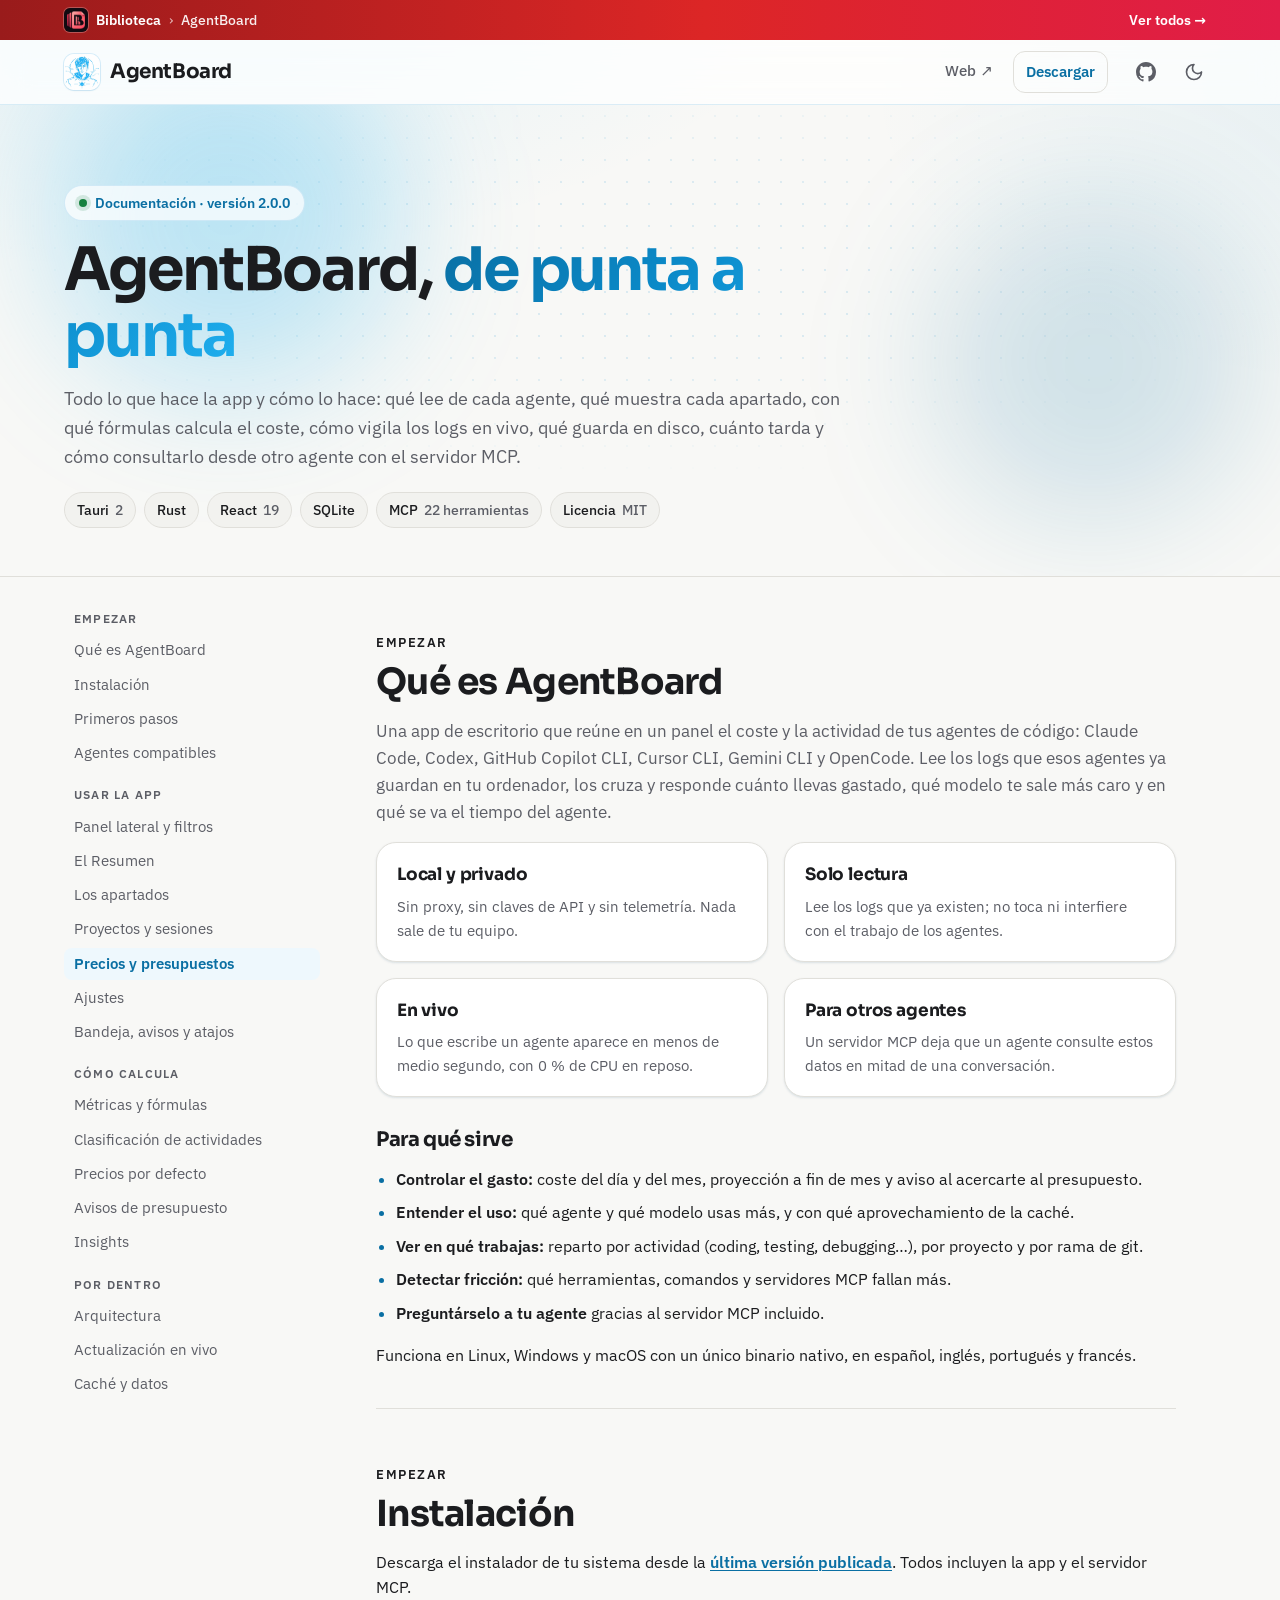
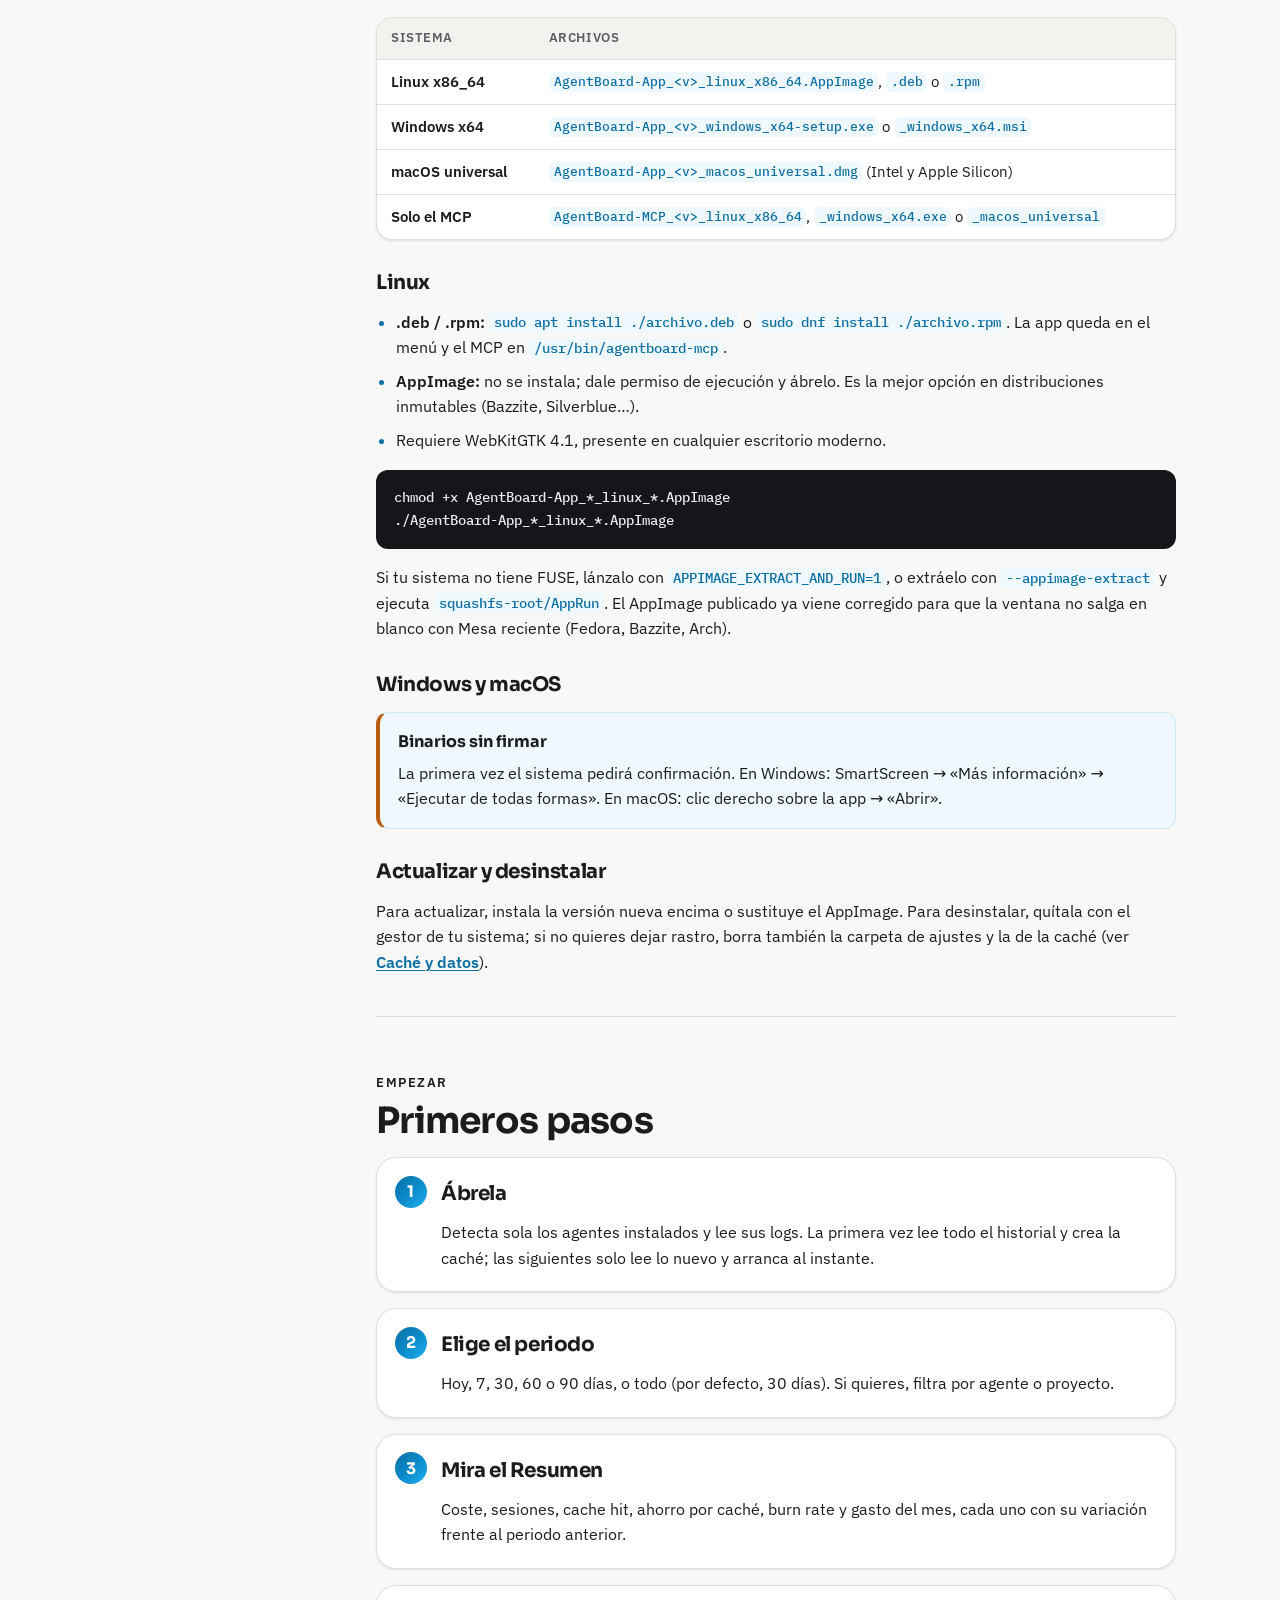
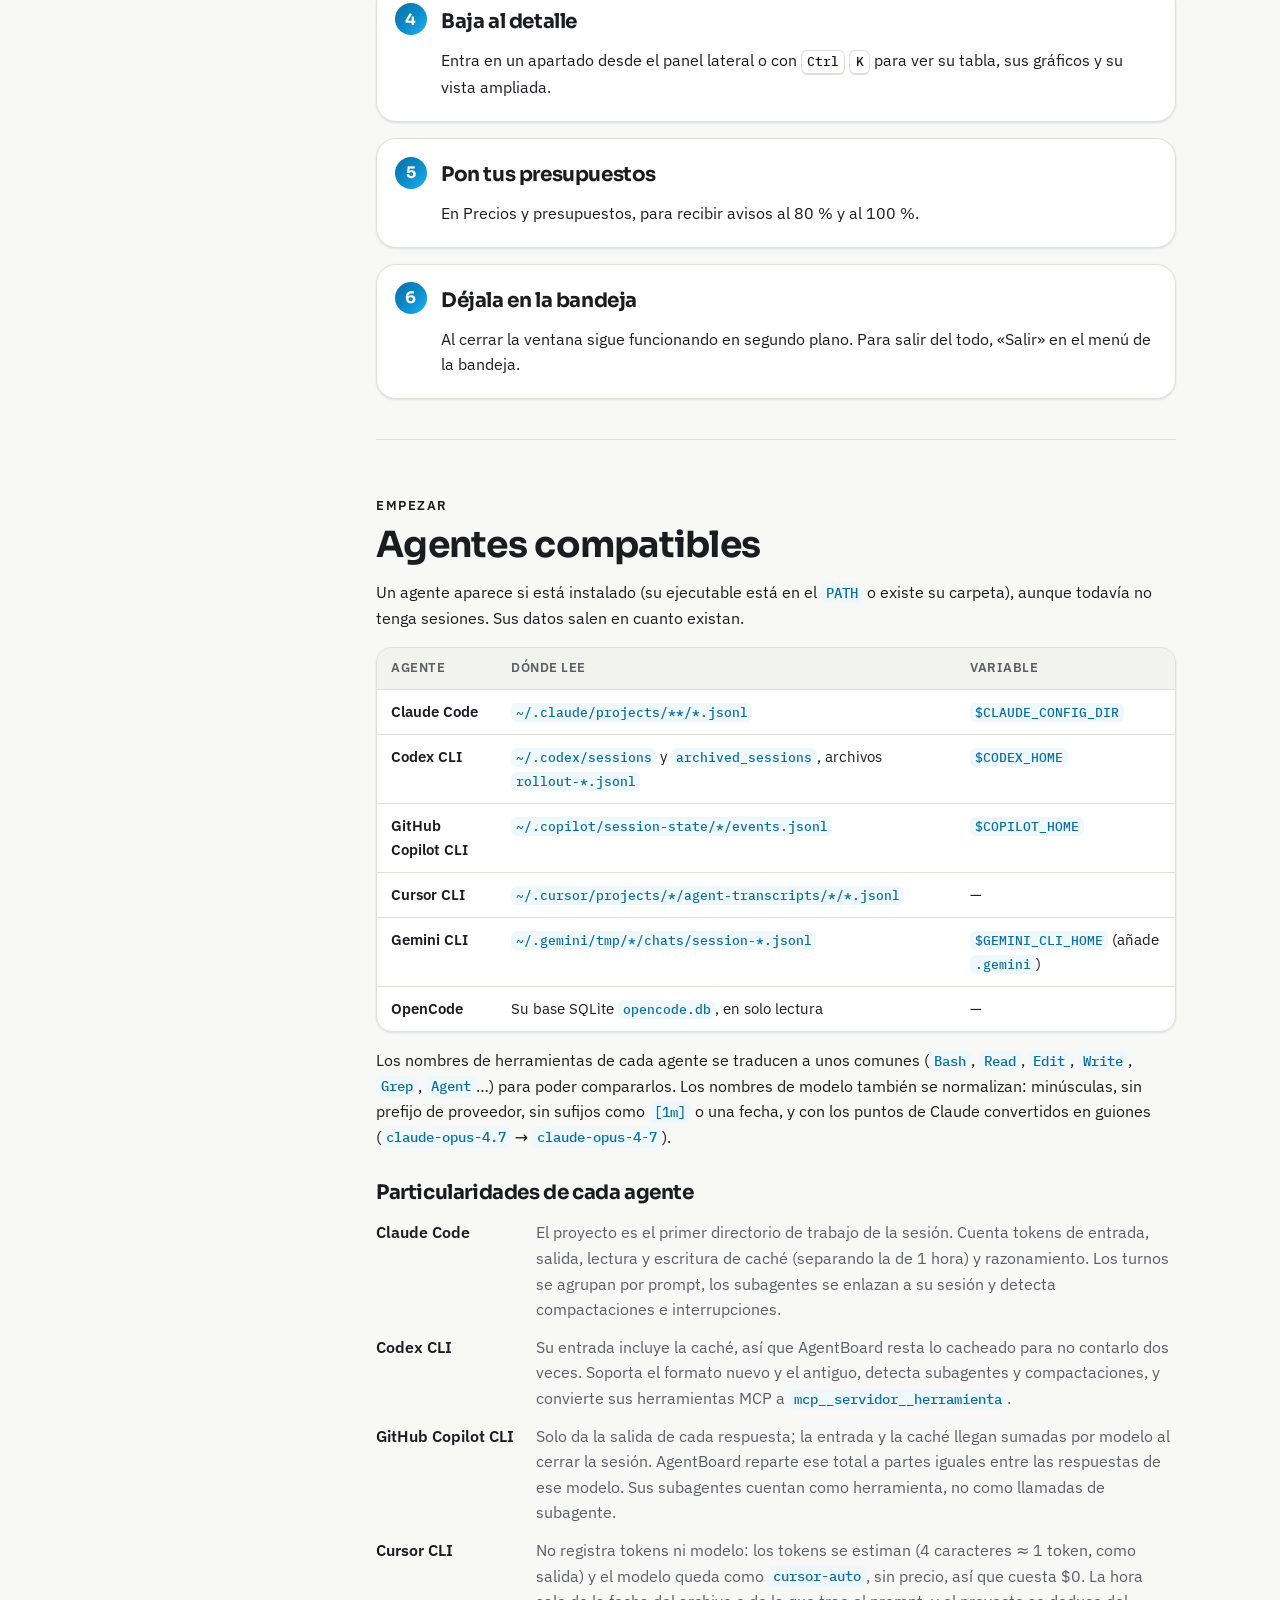
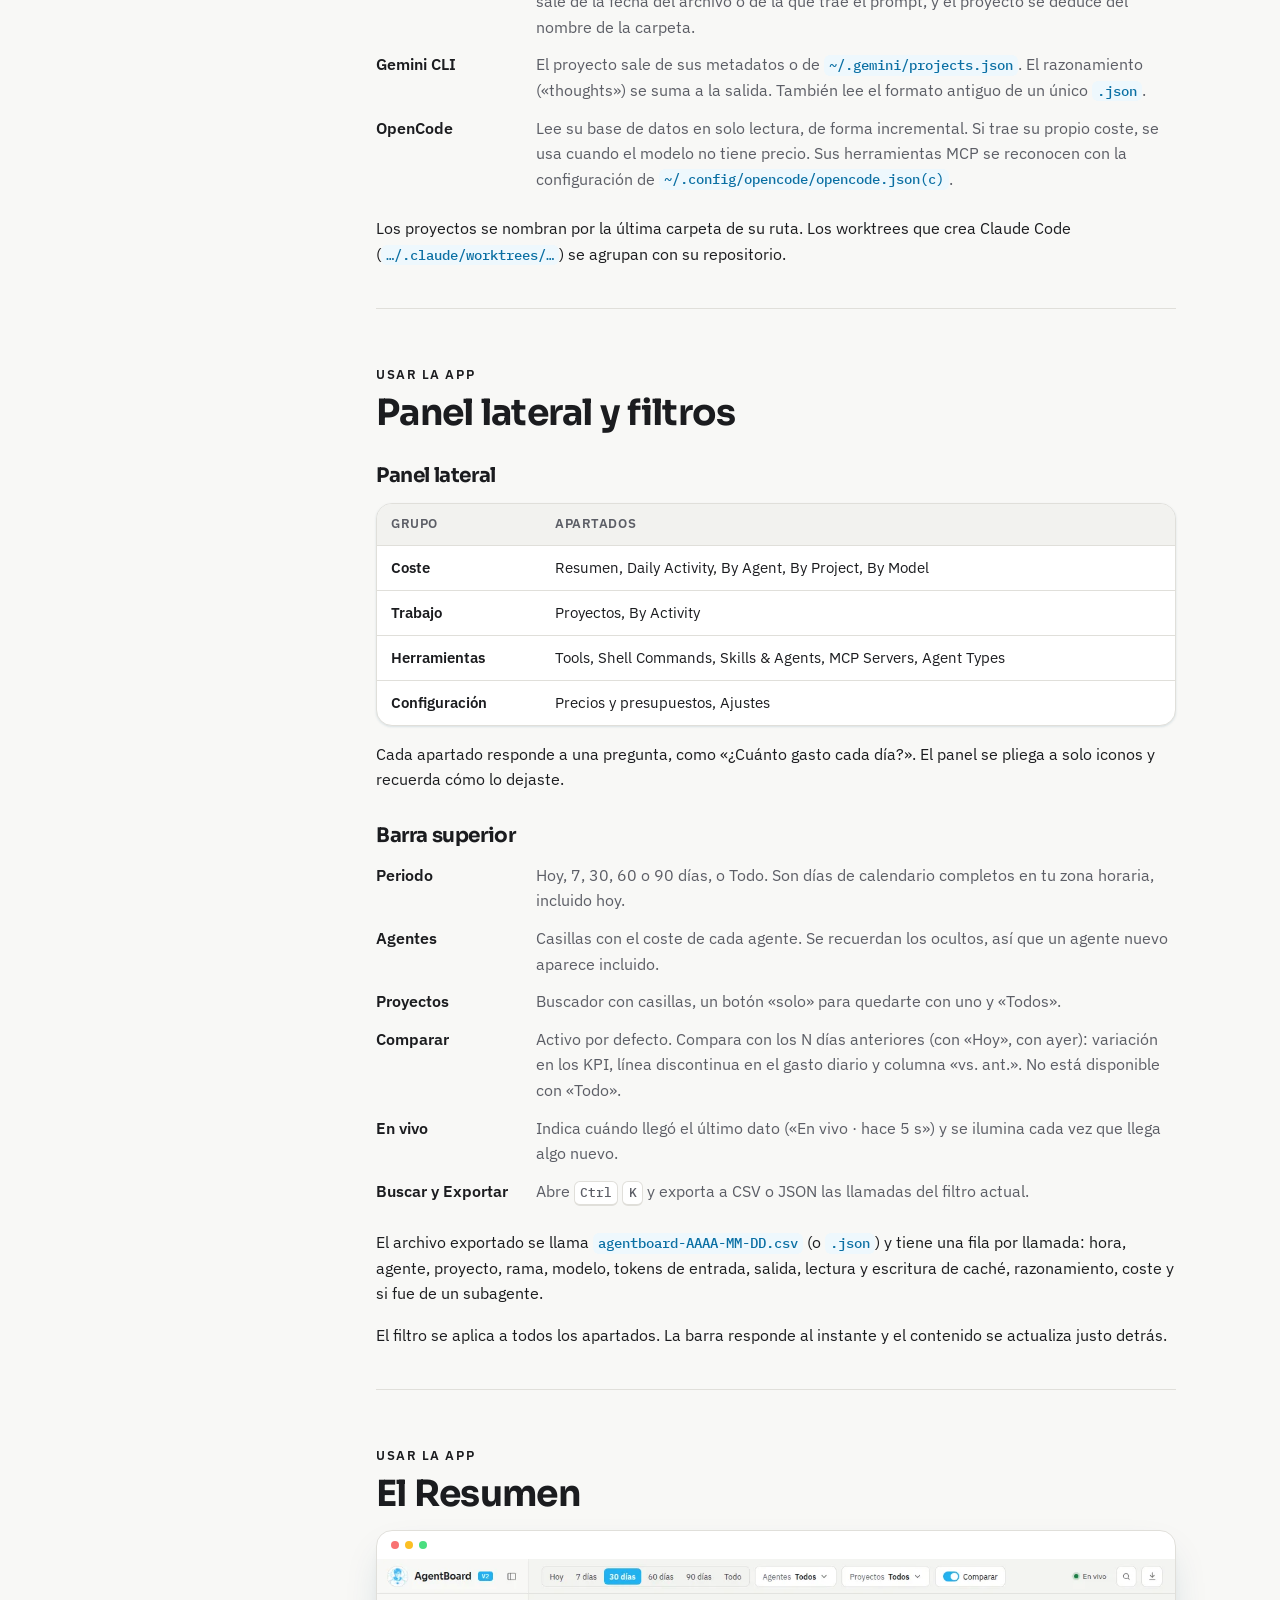
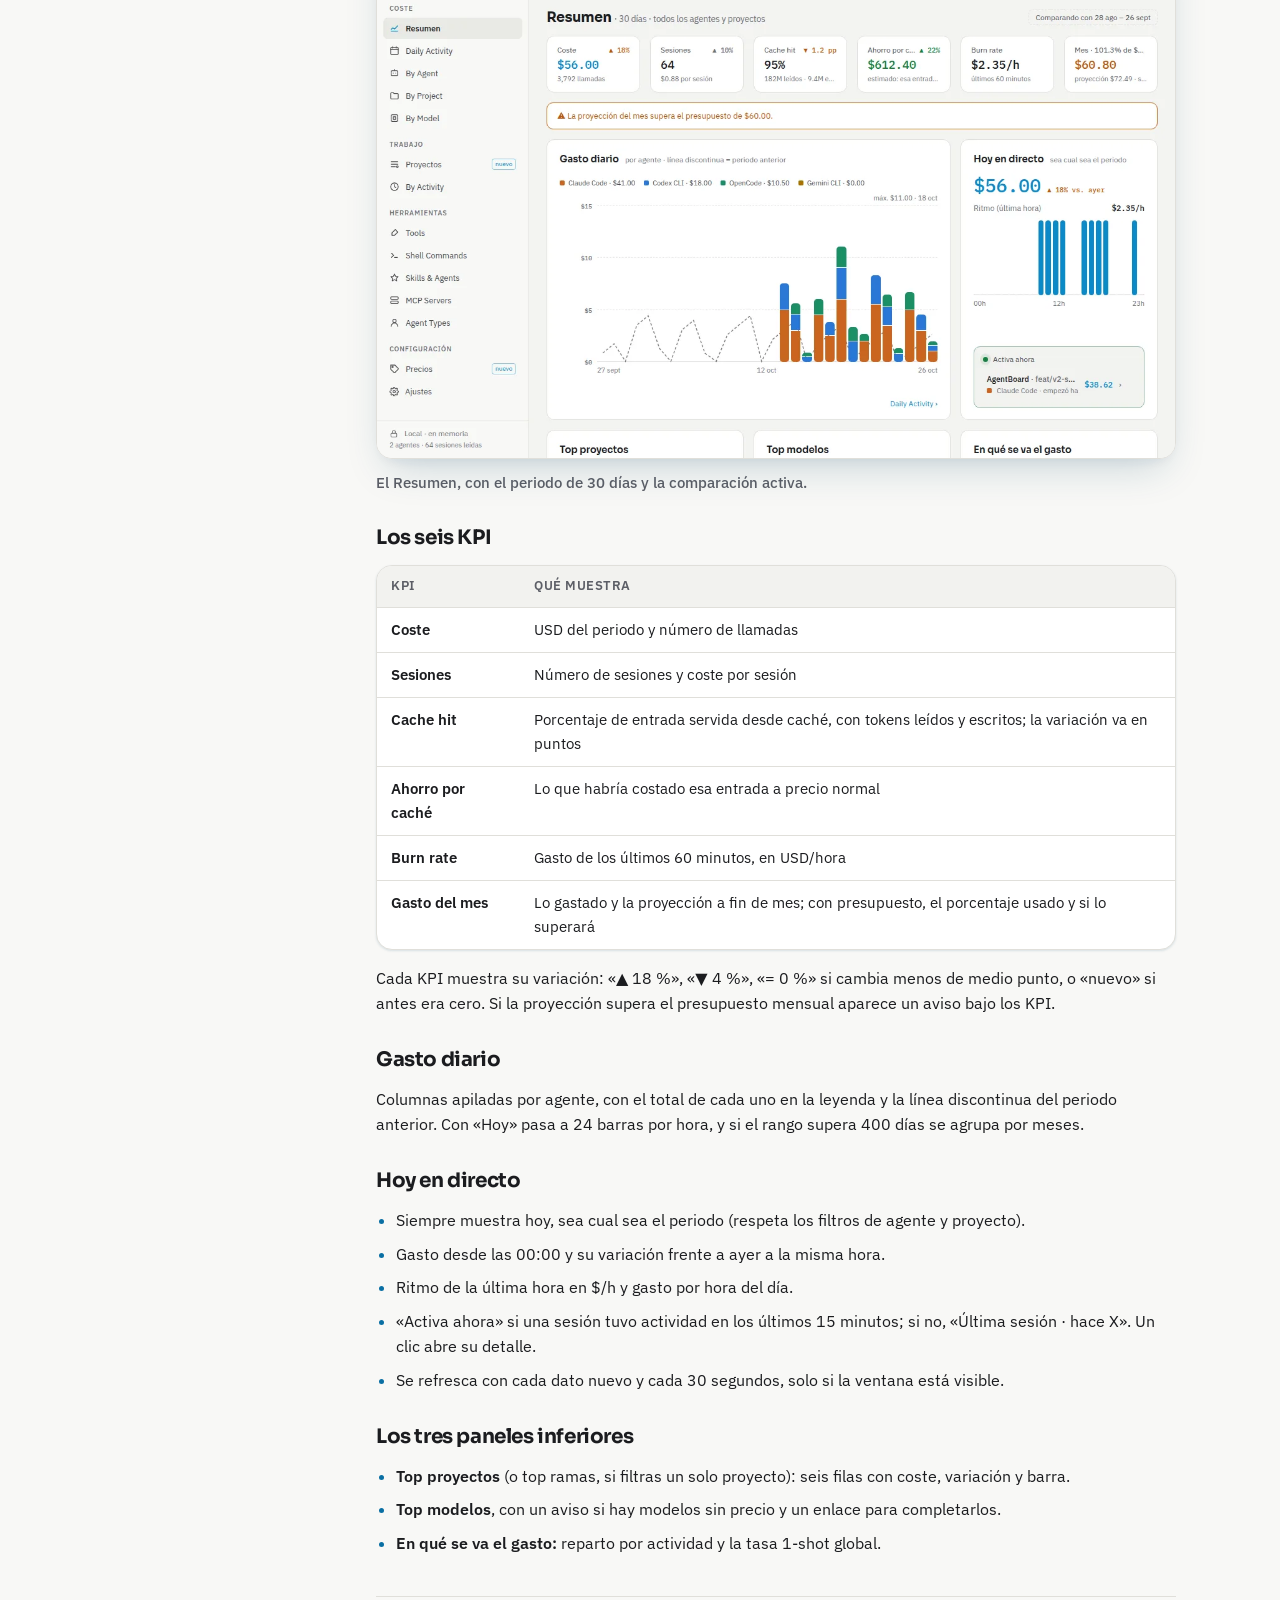
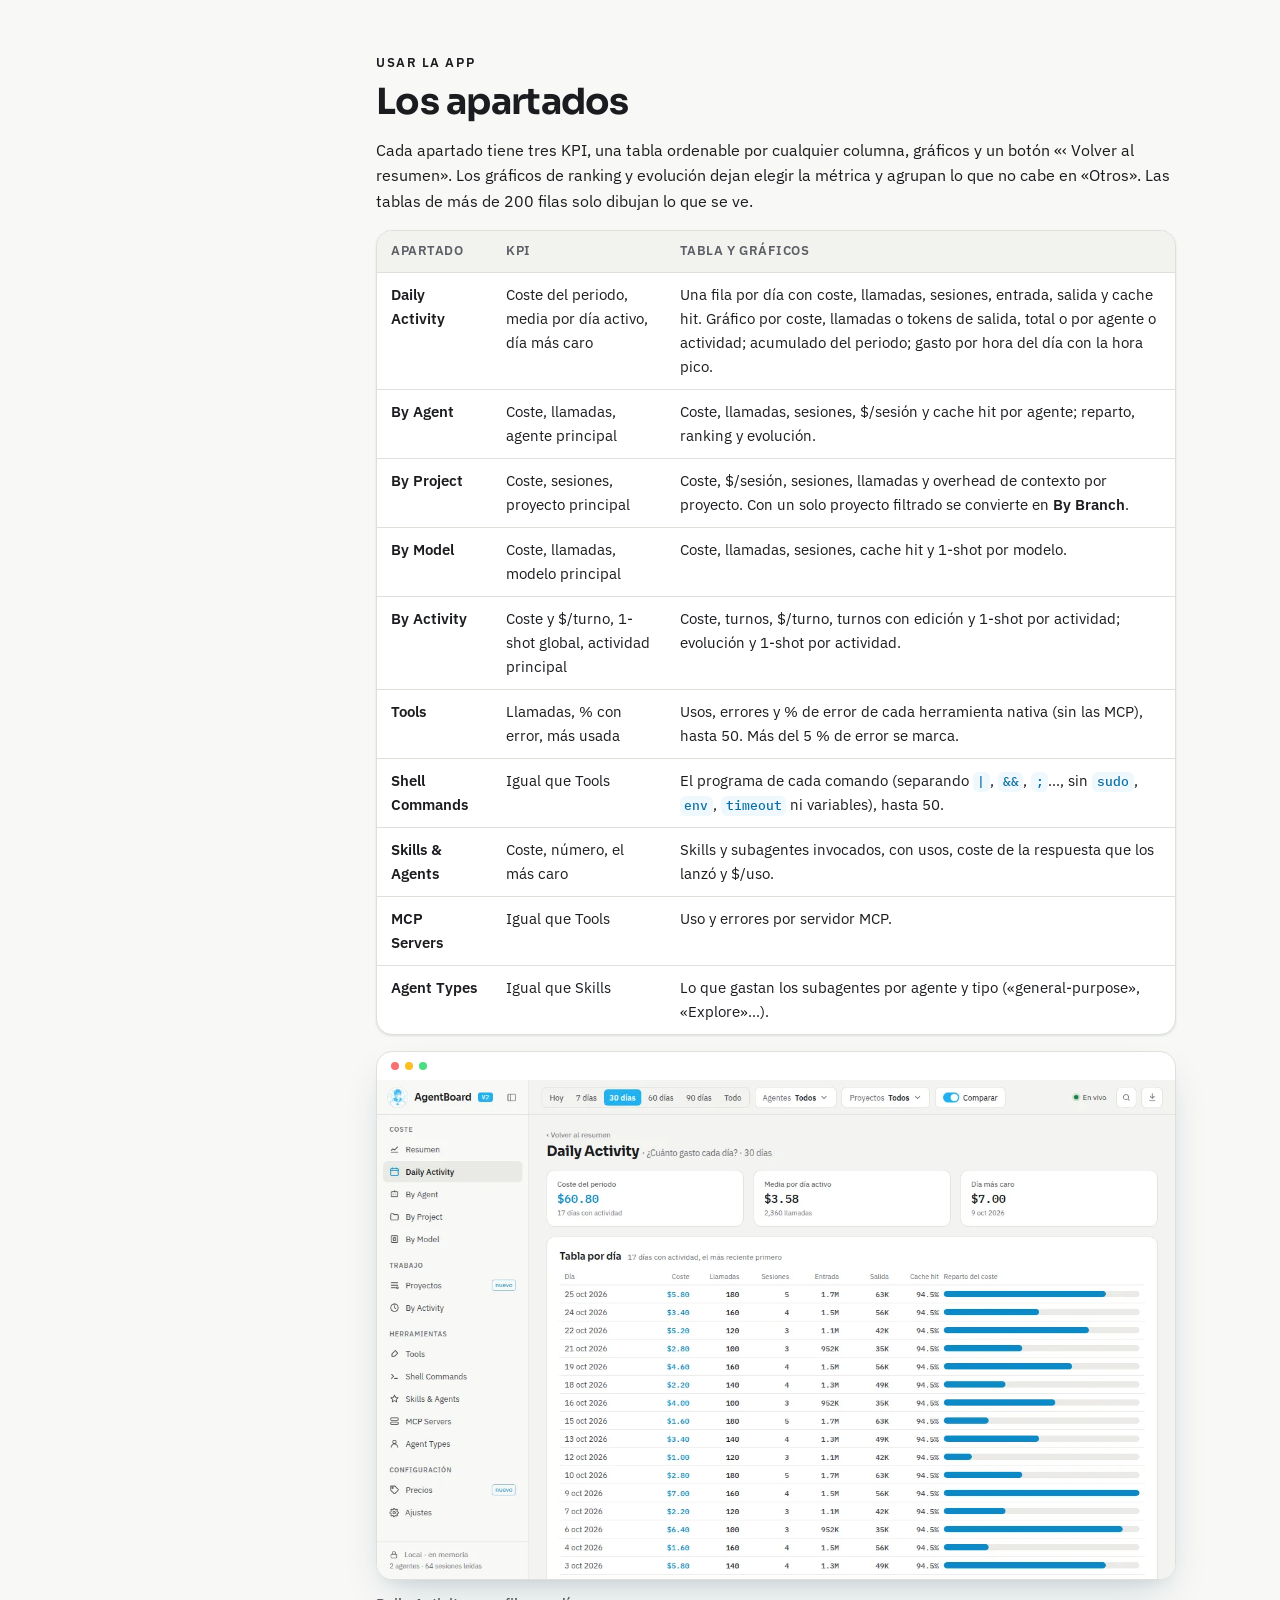
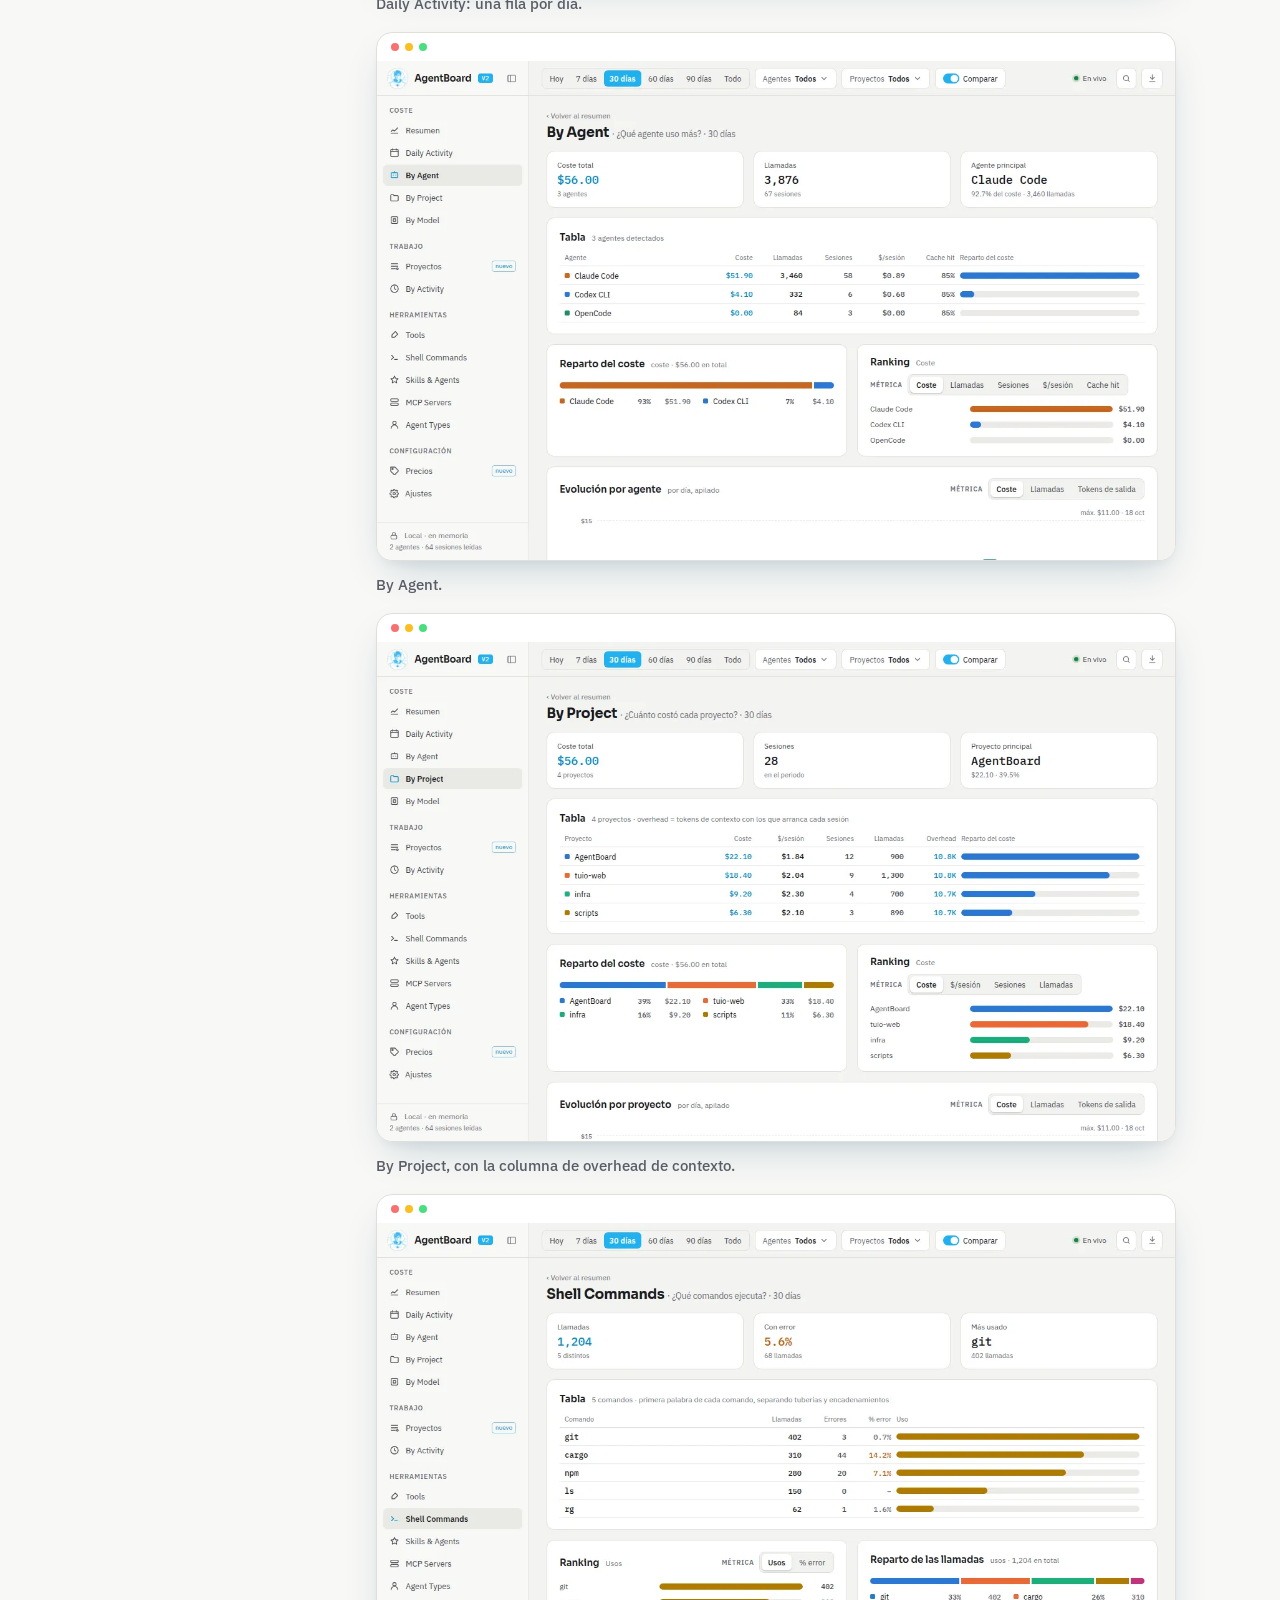
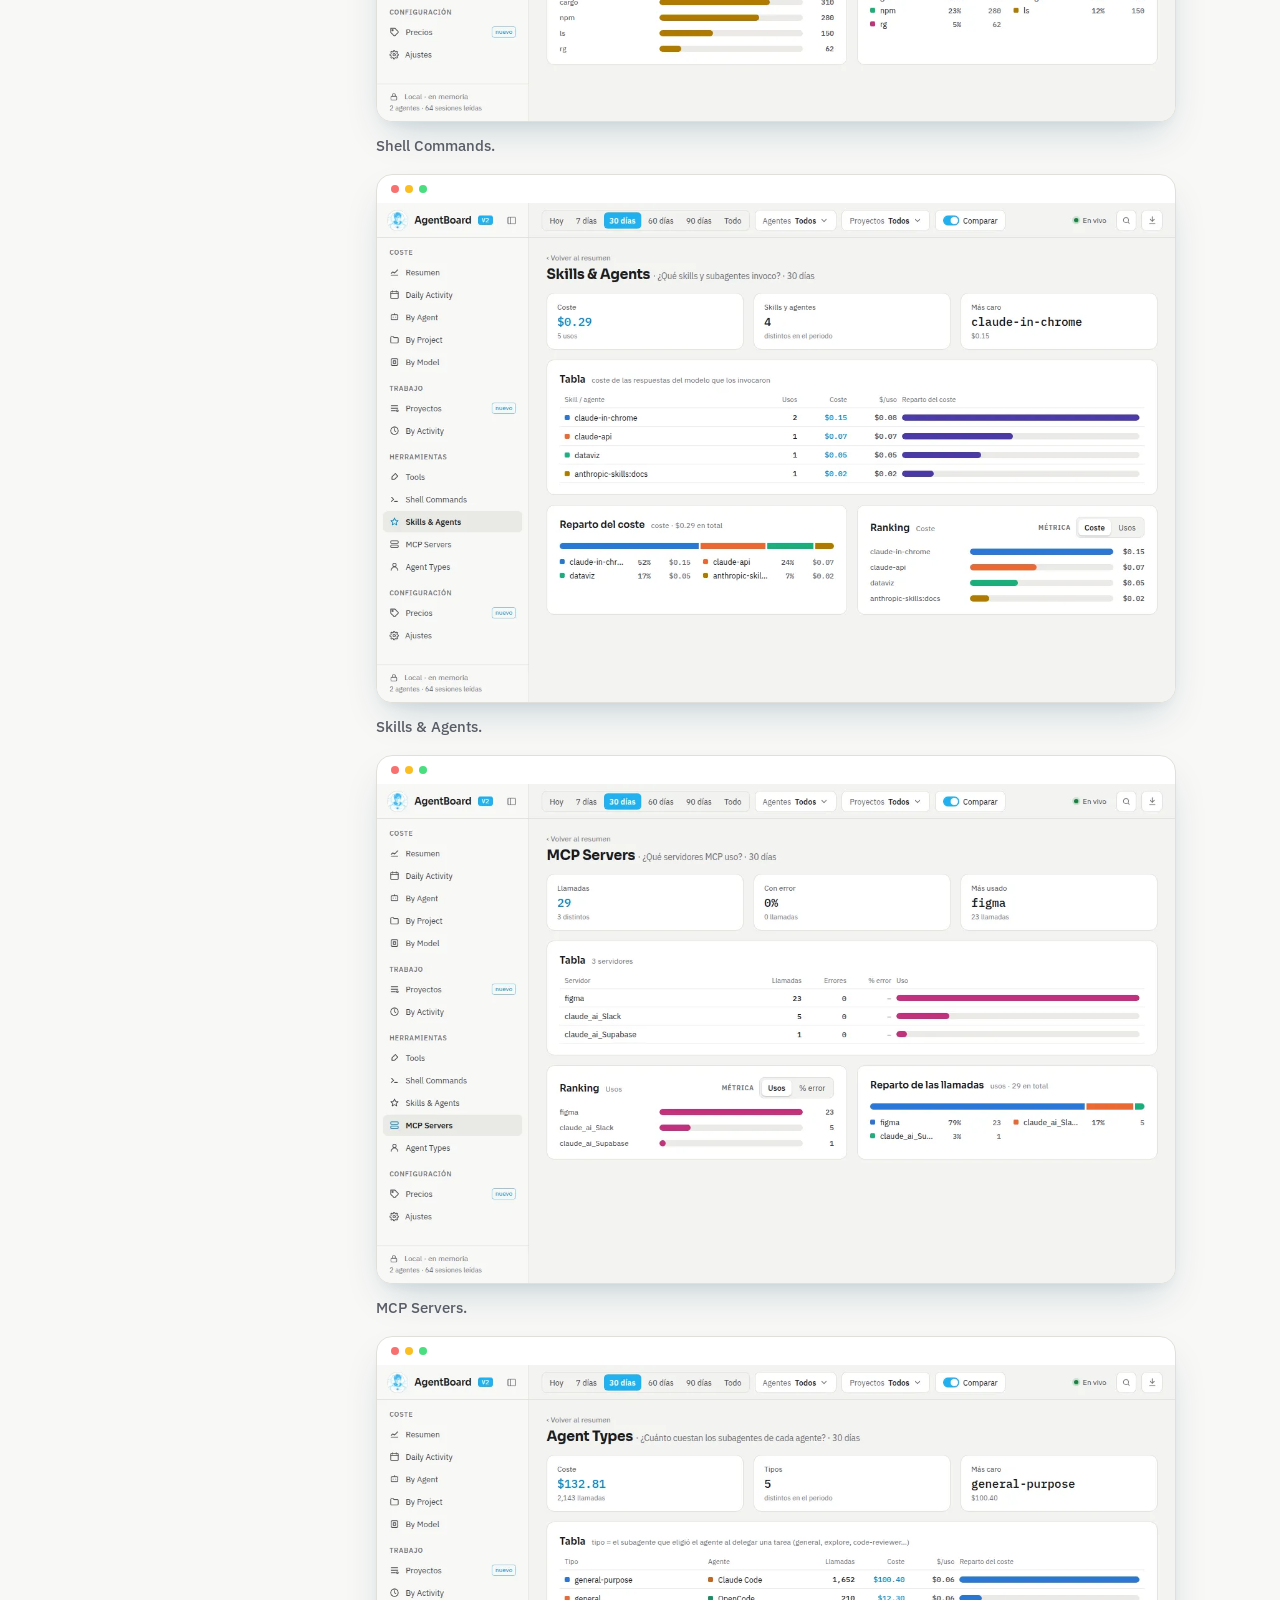
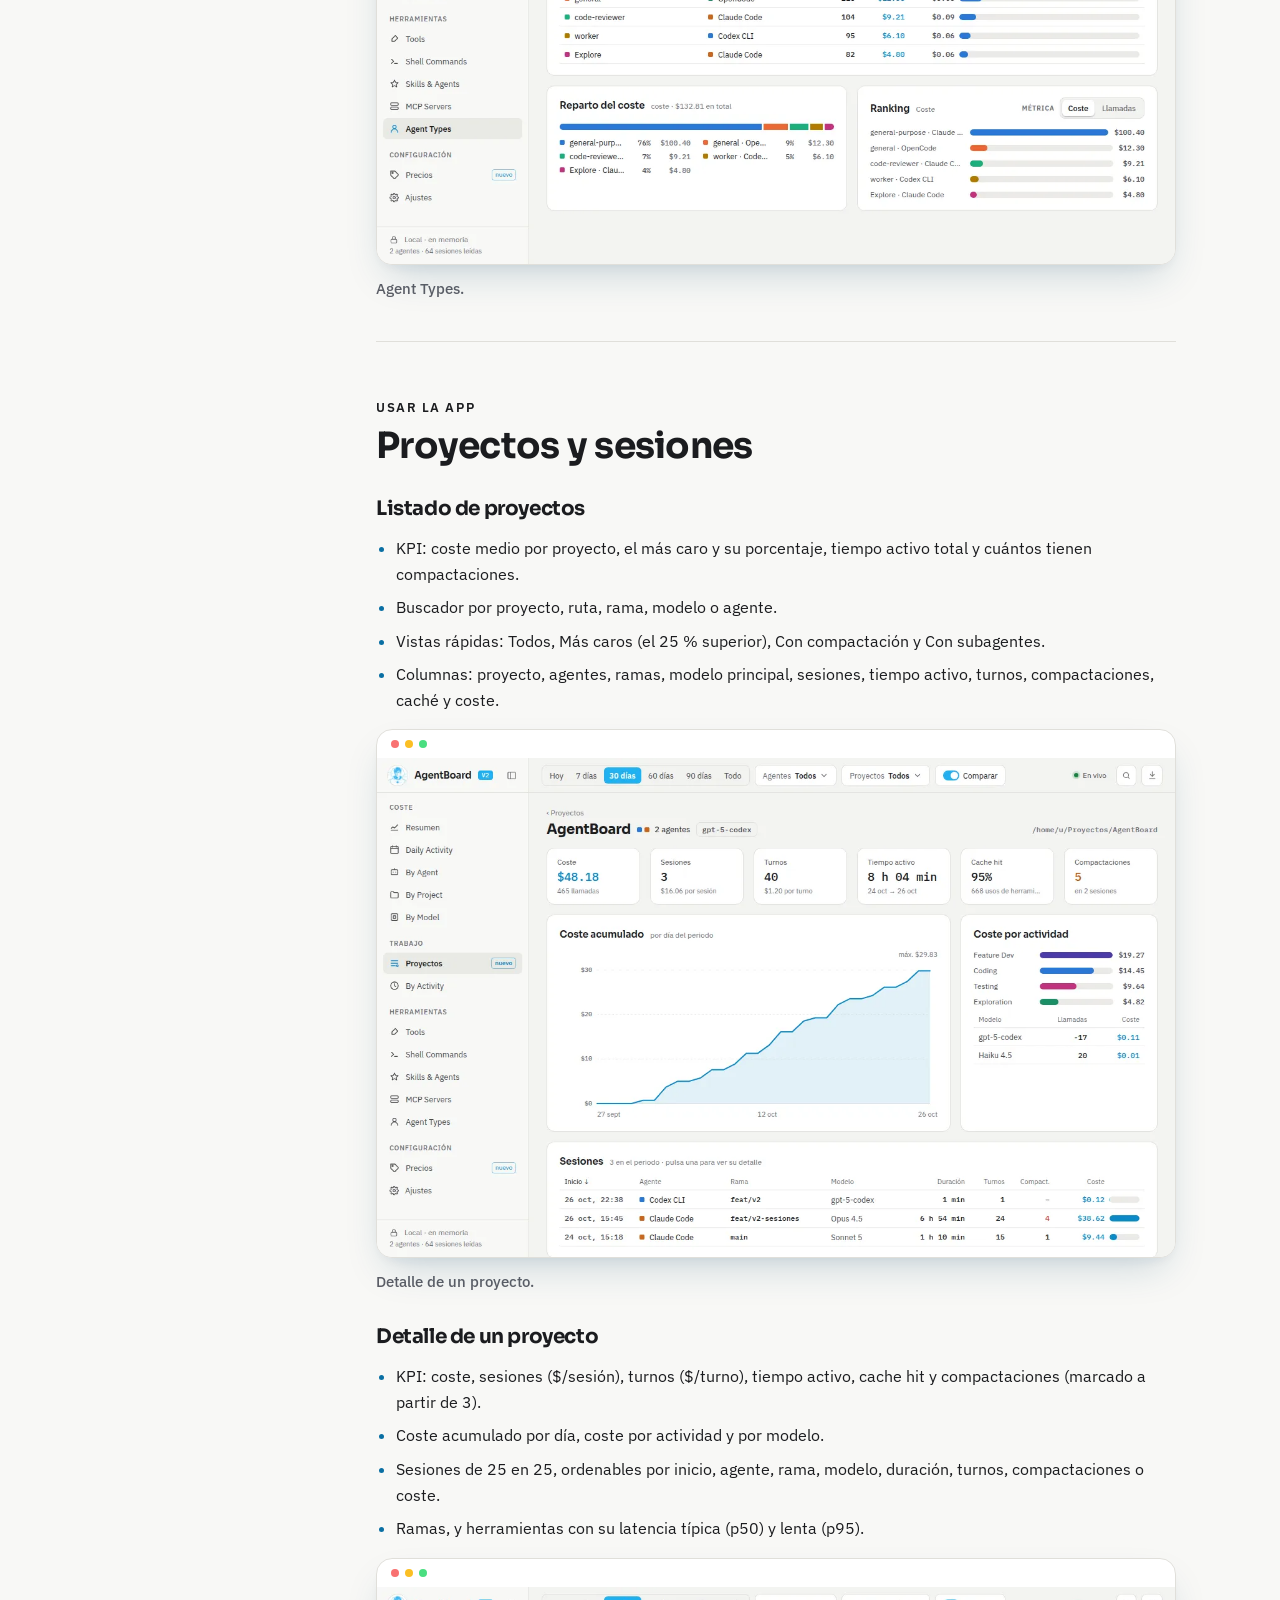
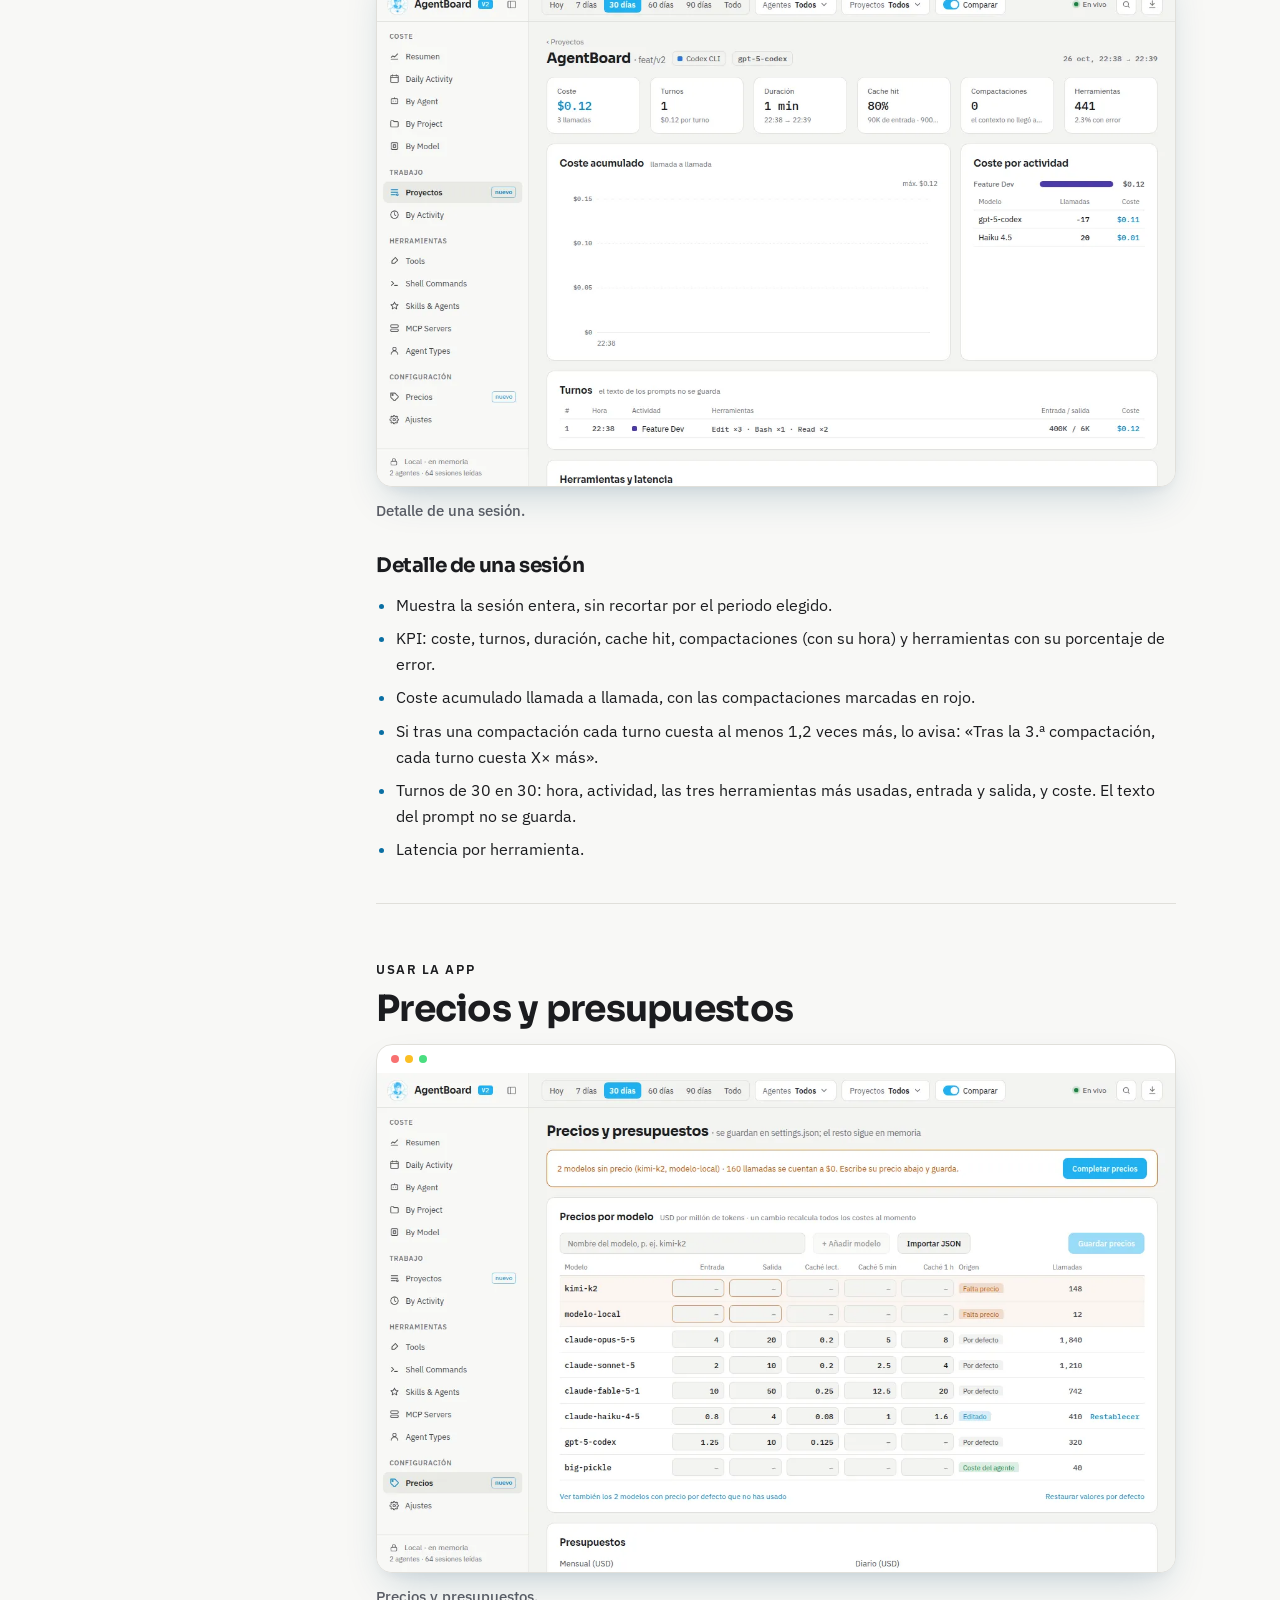
==== commit b8b71999: "AgentBoard 1" ====
--- a/agentboard/index.html
+++ b/agentboard/index.html
@@ -51,6 +51,18 @@
 
     <a class="skip-link" href="#contenido">Saltar al contenido</a>
 
+    <nav class="library-bar" aria-label="Biblioteca">
+      <div class="container library-bar__inner">
+        <a class="library-bar__home" href="../biblioteca/">
+          <img src="../biblioteca/assets/logo-132.png" alt="" width="24" height="24" />
+          Biblioteca
+        </a>
+        <span class="library-bar__sep" aria-hidden="true">›</span>
+        <span class="library-bar__current" aria-current="page">AgentBoard</span>
+        <a class="library-bar__all" href="../biblioteca/#proyectos">Ver todos →</a>
+      </div>
+    </nav>
+
     <header class="site-header">
       <div class="container site-header__inner">
         <a class="brand" href="#contenido" aria-label="AgentBoard, ir al inicio de la documentación">
@@ -61,13 +73,7 @@
           <span class="brand__name">AgentBoard</span>
         </a>
         <nav class="site-nav" aria-label="Secciones">
-          <a href="../biblioteca/">Biblioteca</a>
-          <a href="https://renzoramosdev.github.io/AgentBoard/#que-es">Qué es</a>
-          <a href="https://renzoramosdev.github.io/AgentBoard/#capturas">Capturas</a>
-          <a href="https://renzoramosdev.github.io/AgentBoard/#arquitectura">Arquitectura</a>
-          <a href="https://renzoramosdev.github.io/AgentBoard/#stack">Stack</a>
-          <a href="https://renzoramosdev.github.io/AgentBoard/#instalar">Instalar</a>
-          <a href="./" aria-current="page">Documentación</a>
+          <a href="https://renzoramosdev.github.io/AgentBoard/">Web ↗</a>
           <a class="site-nav__demo" href="https://github.com/RenzoRamosDEV/AgentBoard/releases/latest">Descargar</a>
         </nav>
         <a
@@ -105,7 +111,6 @@
           <div class="hero__blob hero__blob--b"></div>
         </div>
         <div class="container doc-hero__inner">
-          <a class="doc-back" href="../biblioteca/">← Volver a la biblioteca</a>
           <p class="pill">
             <span class="pill__dot" aria-hidden="true"></span>
             Documentación · versión 2.0.0
--- a/agentboard/css/docs.css
+++ b/agentboard/css/docs.css
@@ -1,3 +1,78 @@
+/* ---------- Franja de la biblioteca ---------- */
+
+.library-bar {
+  position: relative;
+  z-index: 51;
+  background: linear-gradient(90deg, #991b1b, #dc2626 55%, #e11d48);
+  color: #fff;
+  font-size: 0.875rem;
+}
+
+.dark .library-bar {
+  background: linear-gradient(90deg, #450a0a, #7f1d1d 55%, #881337);
+}
+
+.library-bar__inner {
+  display: flex;
+  align-items: center;
+  gap: 0.5rem;
+  min-height: 2.5rem;
+}
+
+.library-bar a {
+  color: inherit;
+  text-decoration: none;
+}
+
+.library-bar__home {
+  display: inline-flex;
+  align-items: center;
+  gap: 0.5rem;
+  font-weight: 700;
+}
+
+.library-bar__home img {
+  width: 1.5rem;
+  height: 1.5rem;
+  border-radius: 6px;
+  box-shadow: 0 0 0 1px rgb(255 255 255 / 0.25);
+}
+
+.library-bar__sep {
+  opacity: 0.7;
+}
+
+.library-bar__current {
+  font-weight: 500;
+  opacity: 0.92;
+}
+
+.library-bar__all {
+  margin-left: auto;
+  padding: 0.25rem 0.625rem;
+  border-radius: 999px;
+  font-weight: 600;
+  white-space: nowrap;
+  transition: background-color 150ms ease;
+}
+
+.library-bar a:hover,
+.library-bar__all:hover {
+  text-decoration: underline;
+  text-underline-offset: 3px;
+}
+
+.library-bar__all:hover {
+  background: rgb(255 255 255 / 0.14);
+  text-decoration: none;
+}
+
+.library-bar a:focus-visible {
+  outline: 2px solid #fff;
+  outline-offset: 2px;
+  border-radius: 6px;
+}
+
 /* ---------- Documentación: cabecera ---------- */
 
 .site-nav a[aria-current='page'] {
@@ -26,17 +101,6 @@
   font-size: clamp(2.25rem, 7vw, 3.75rem);
   font-weight: 700;
   letter-spacing: -0.035em;
-}
-
-.doc-back {
-  color: var(--fg-muted);
-  font-size: 0.9375rem;
-  font-weight: 600;
-  text-decoration: none;
-}
-
-.doc-back:hover {
-  color: var(--brand-ink);
 }
 
 .doc-hero__lead {
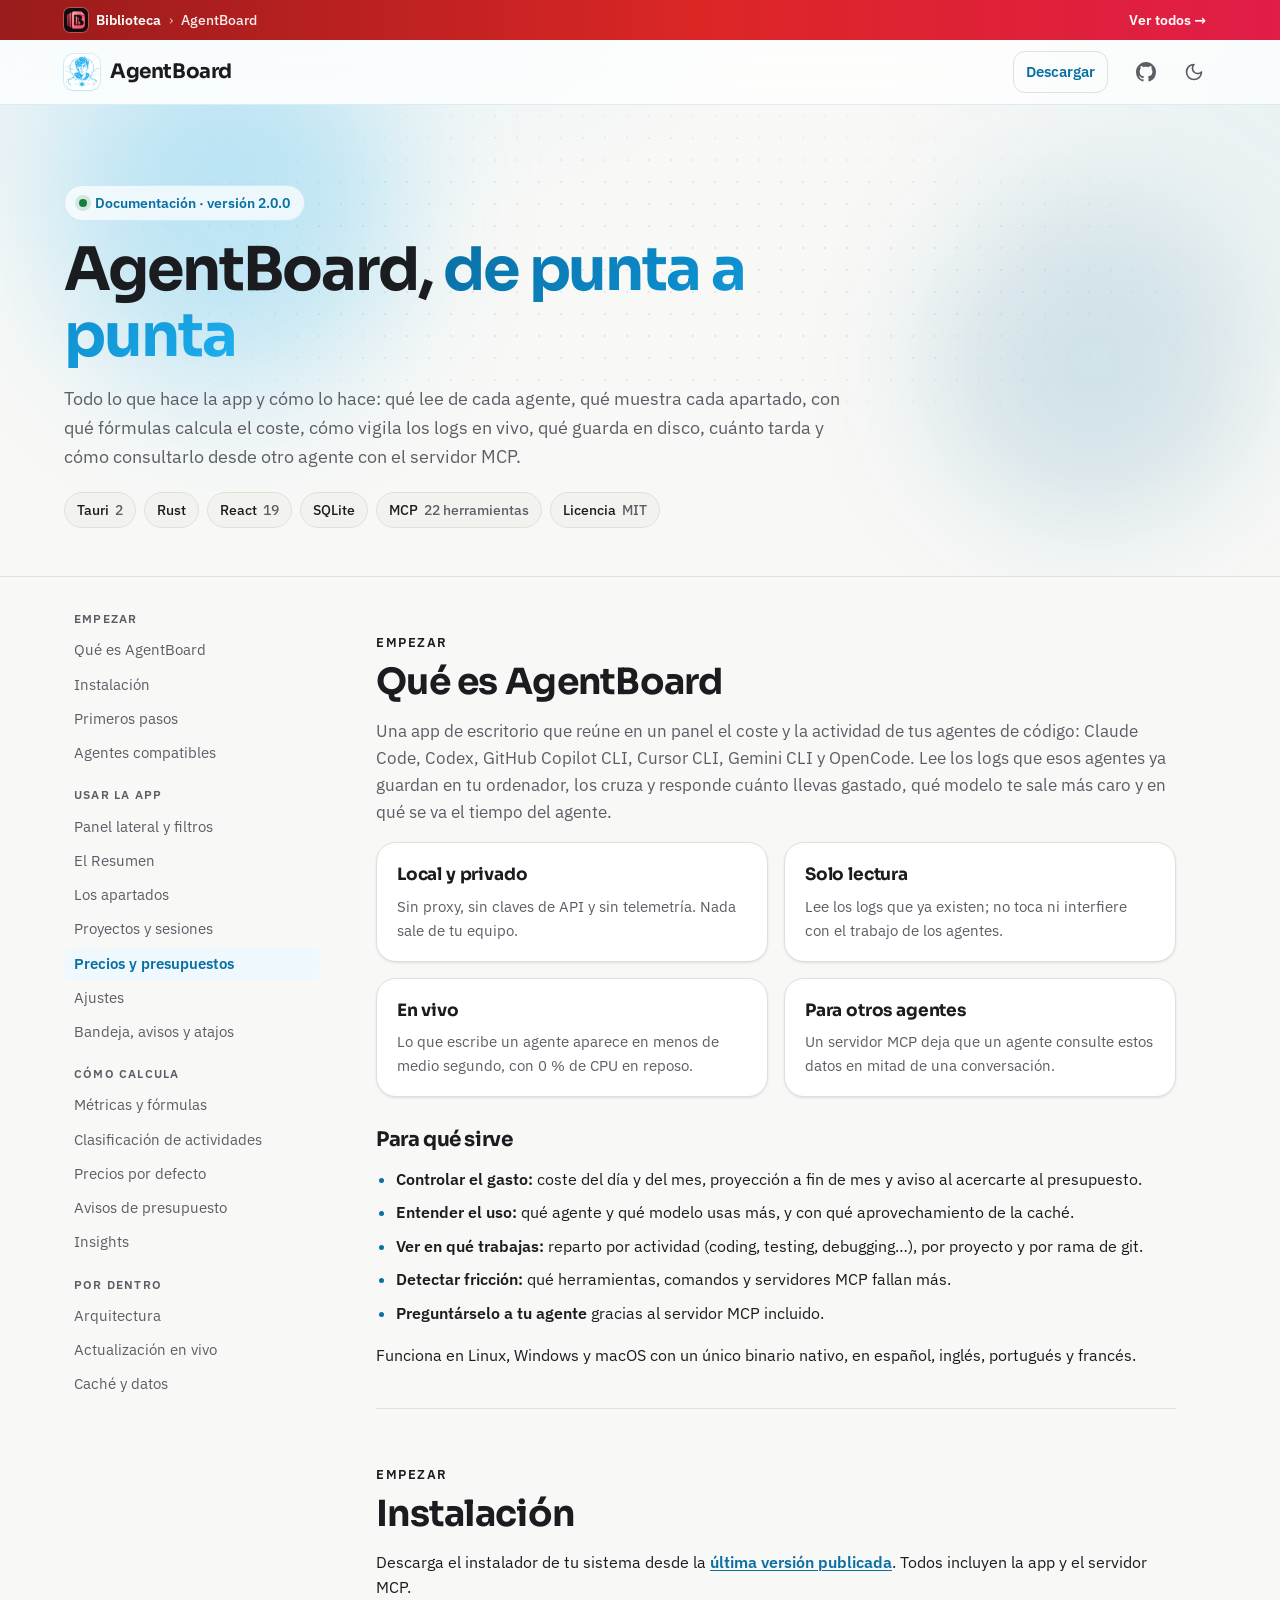
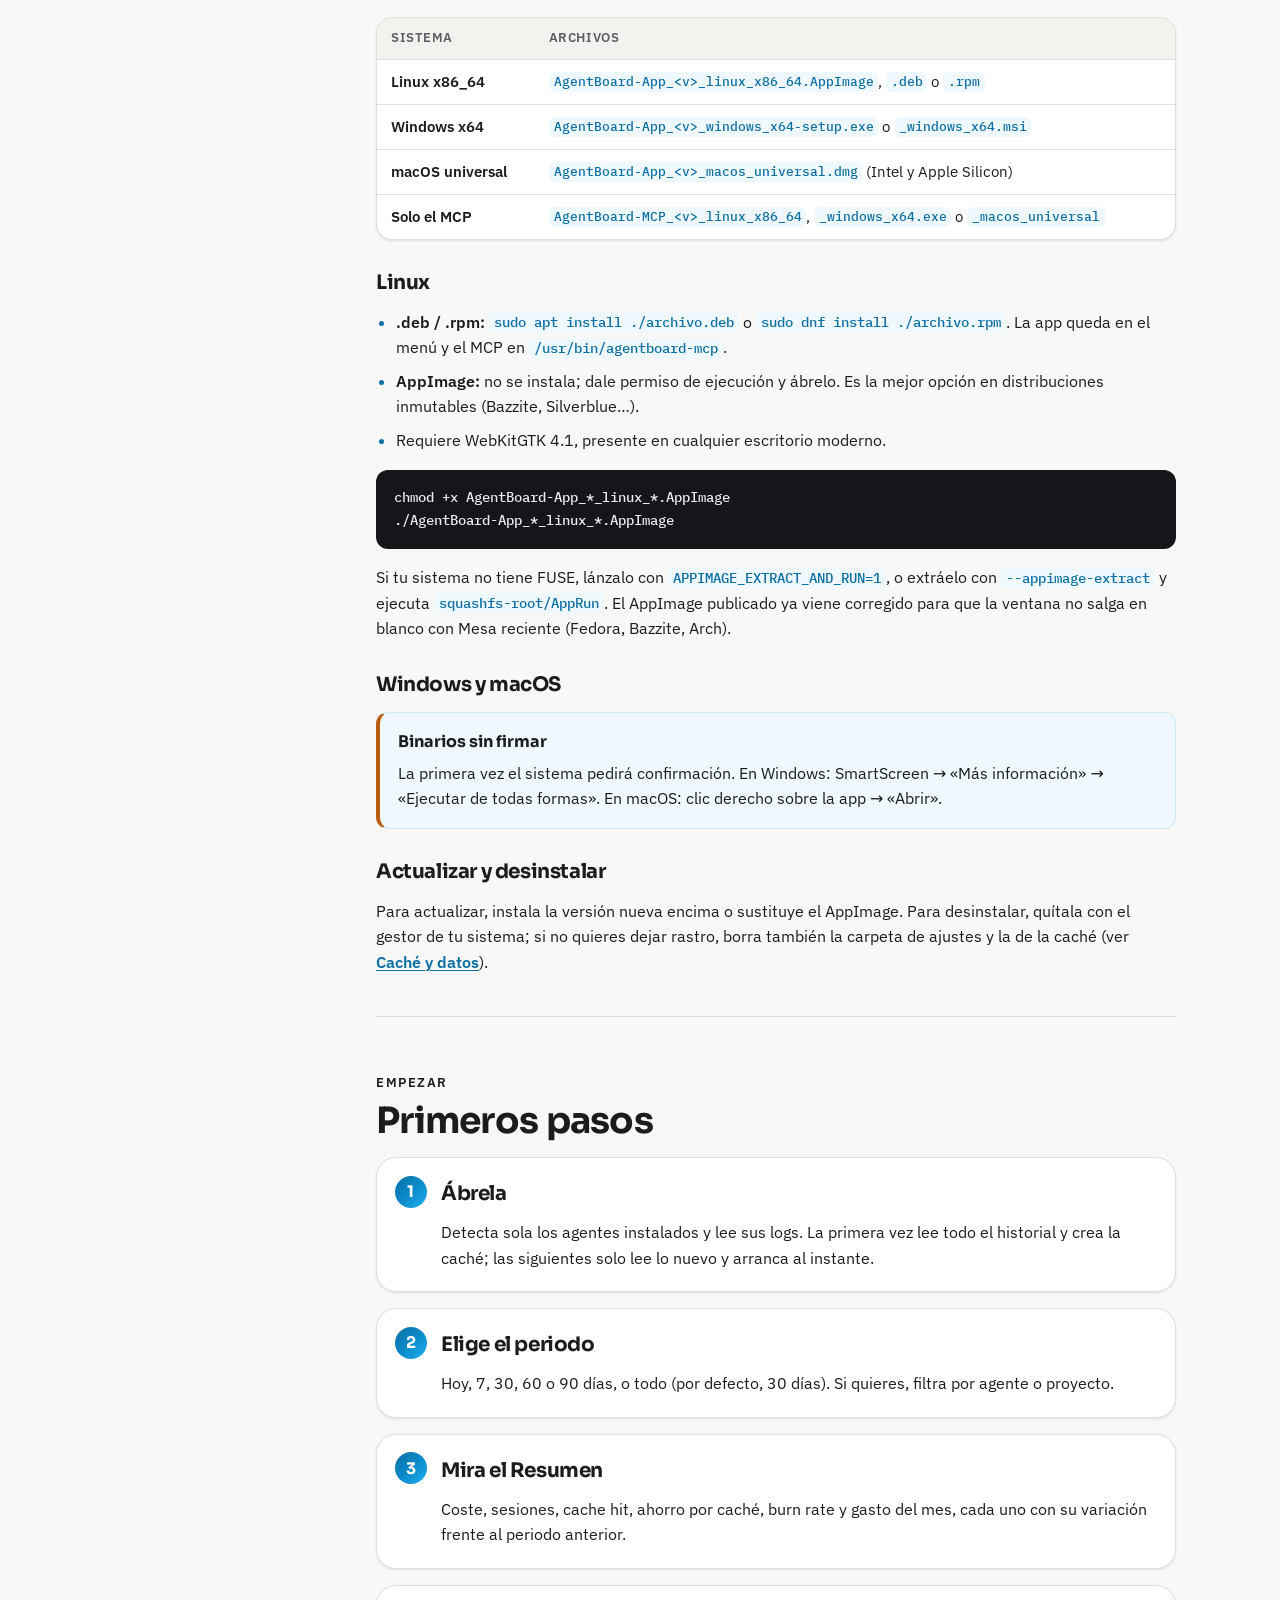
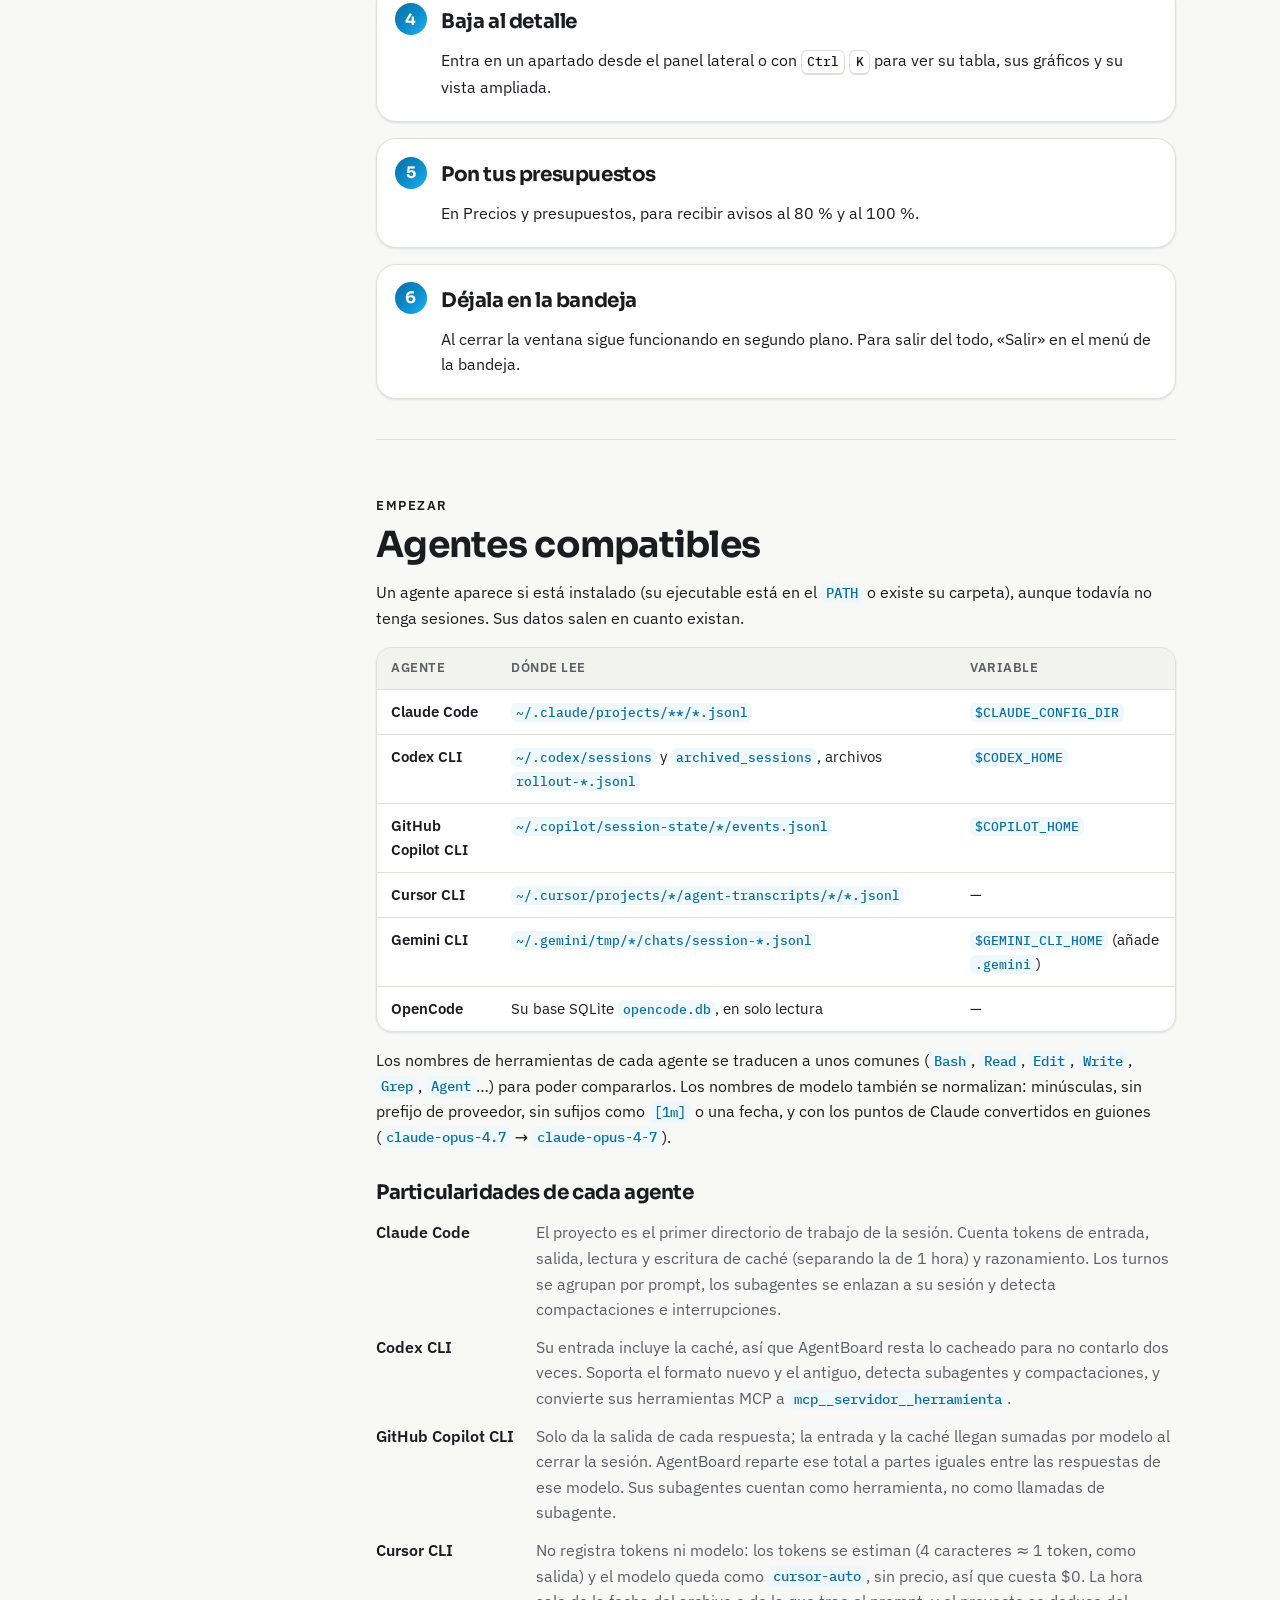
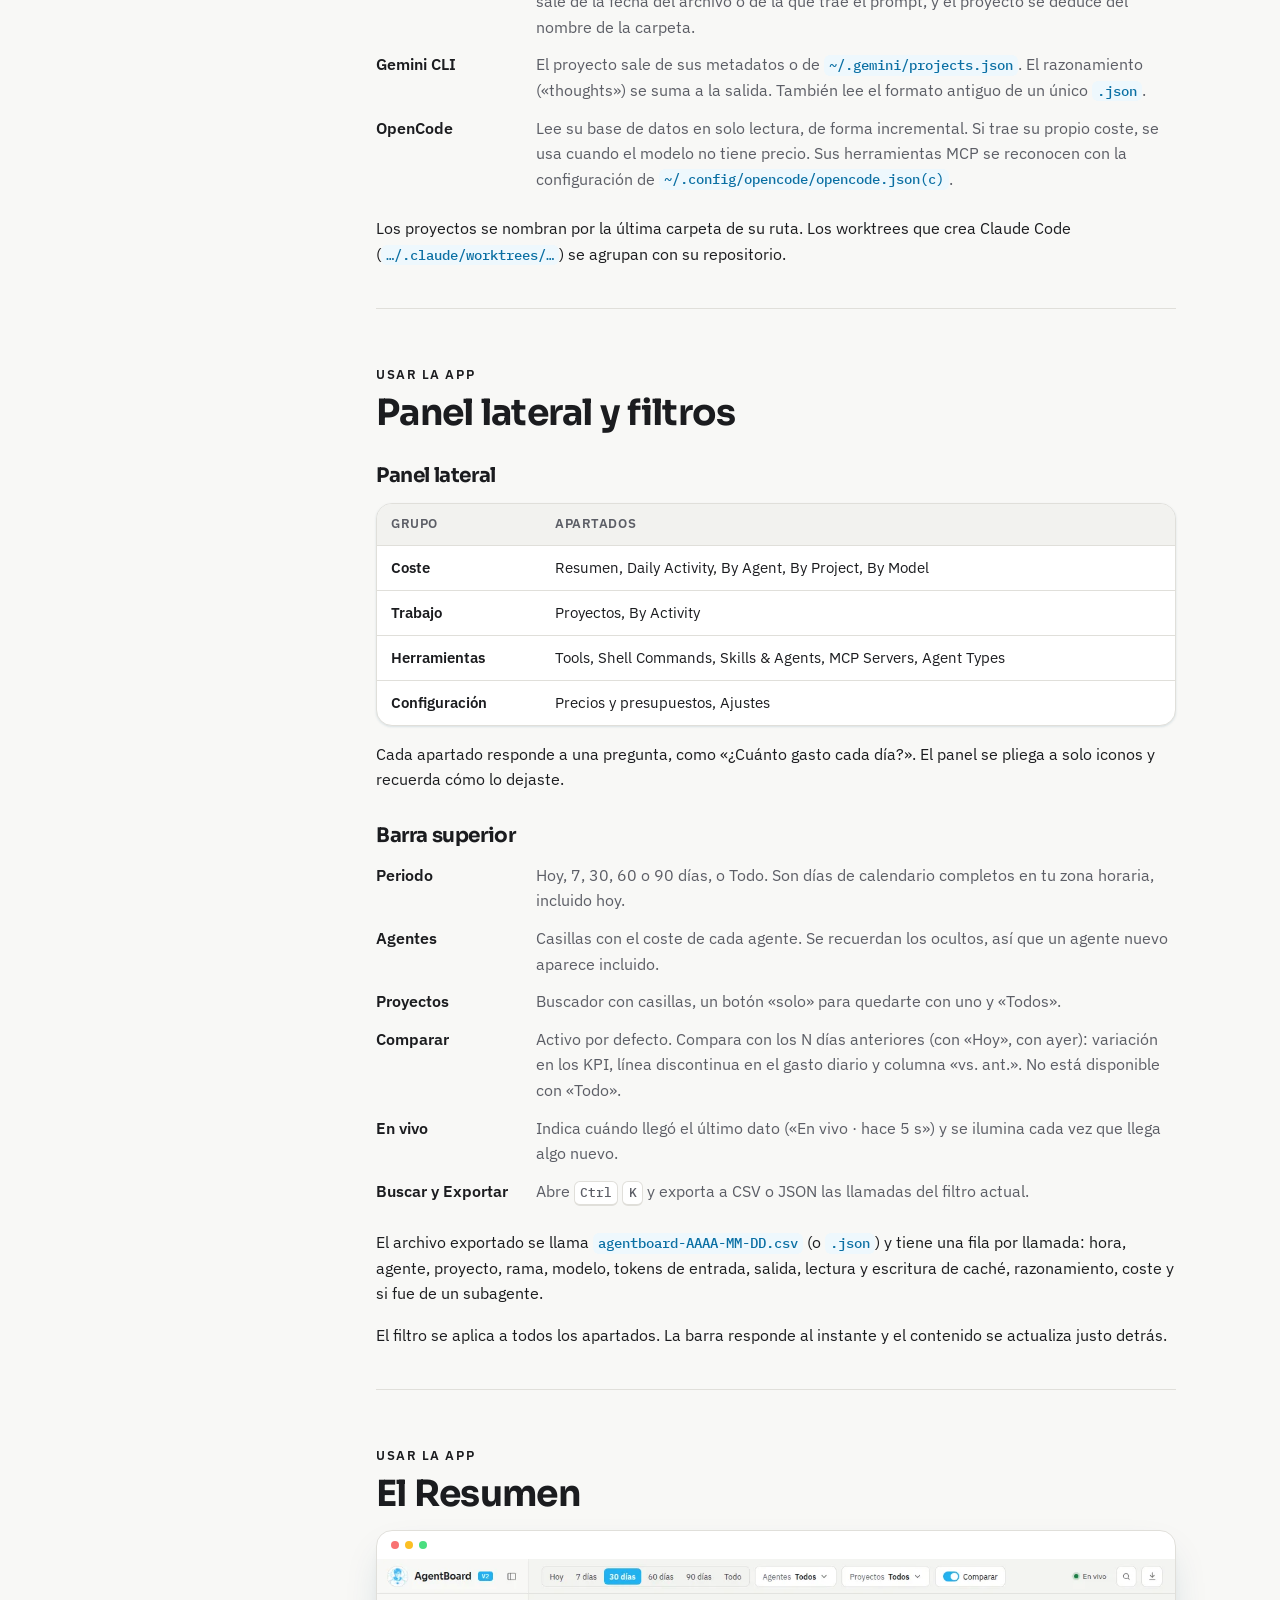
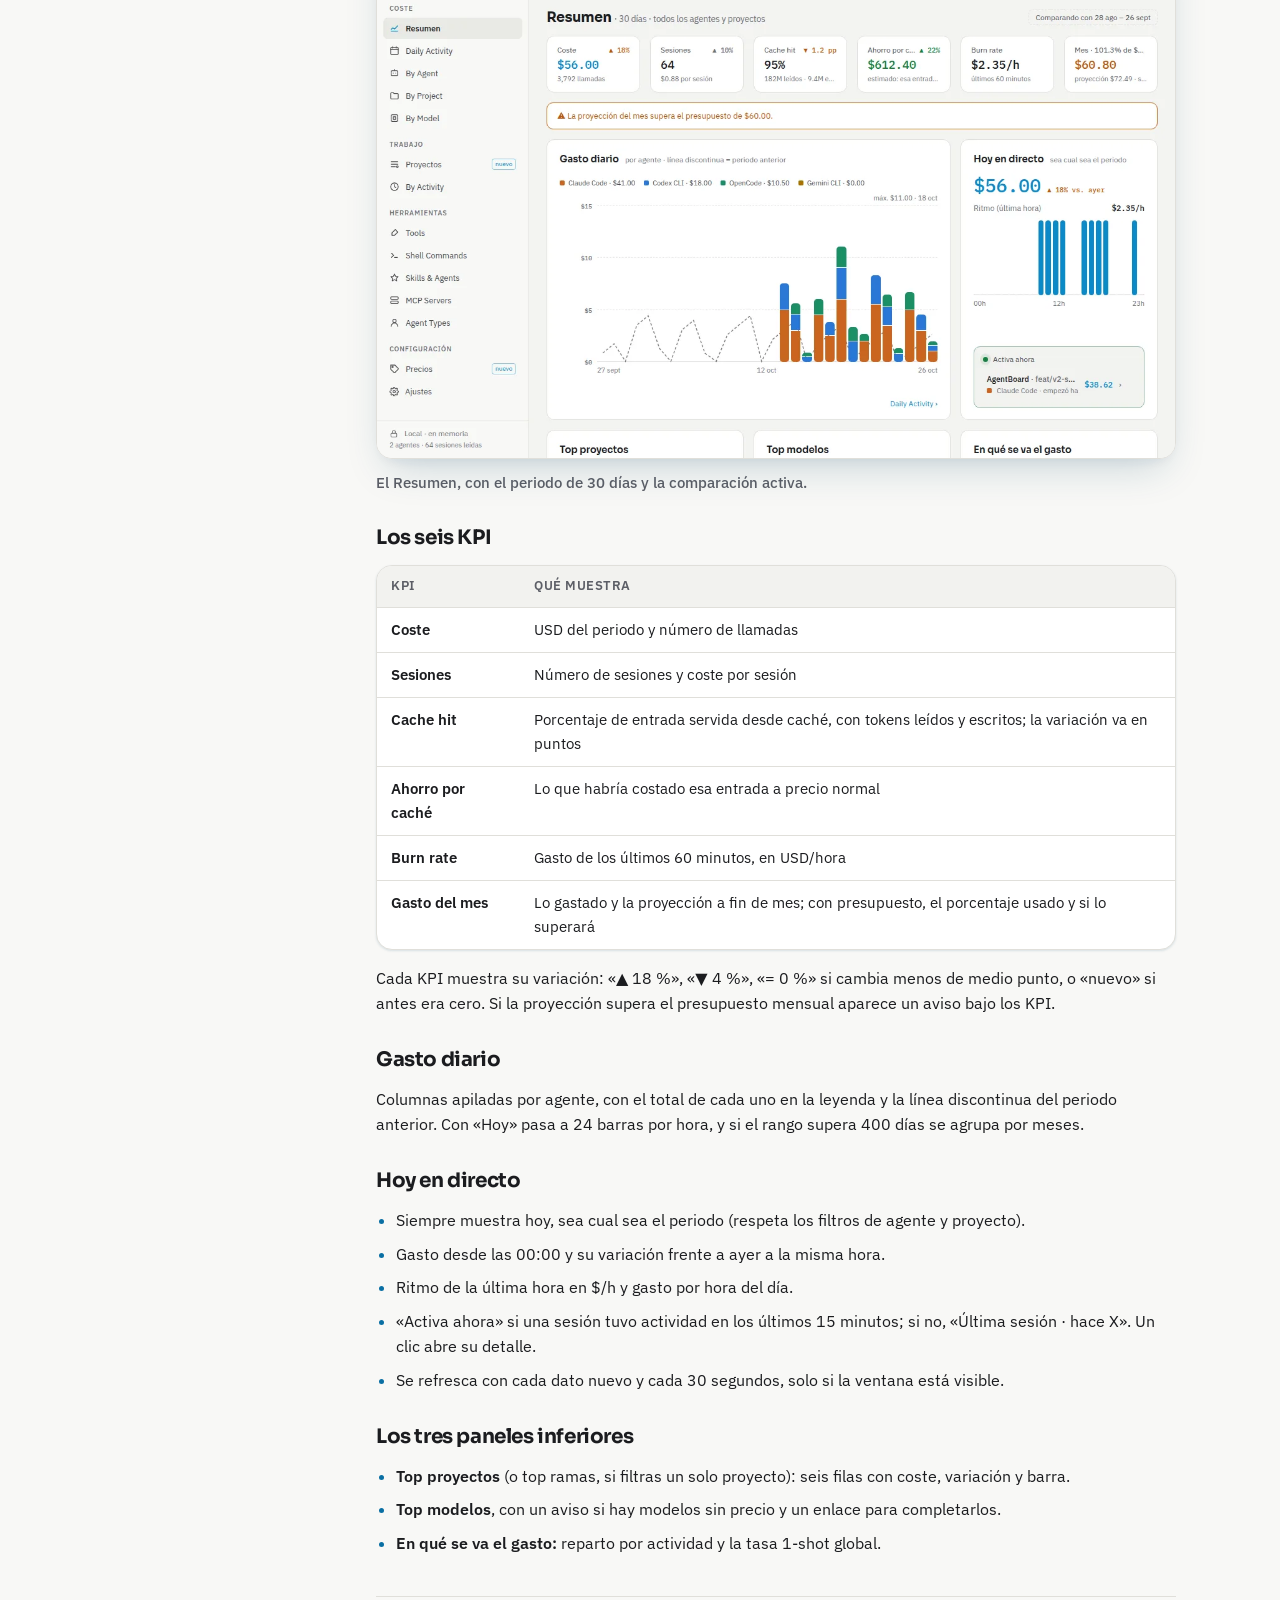
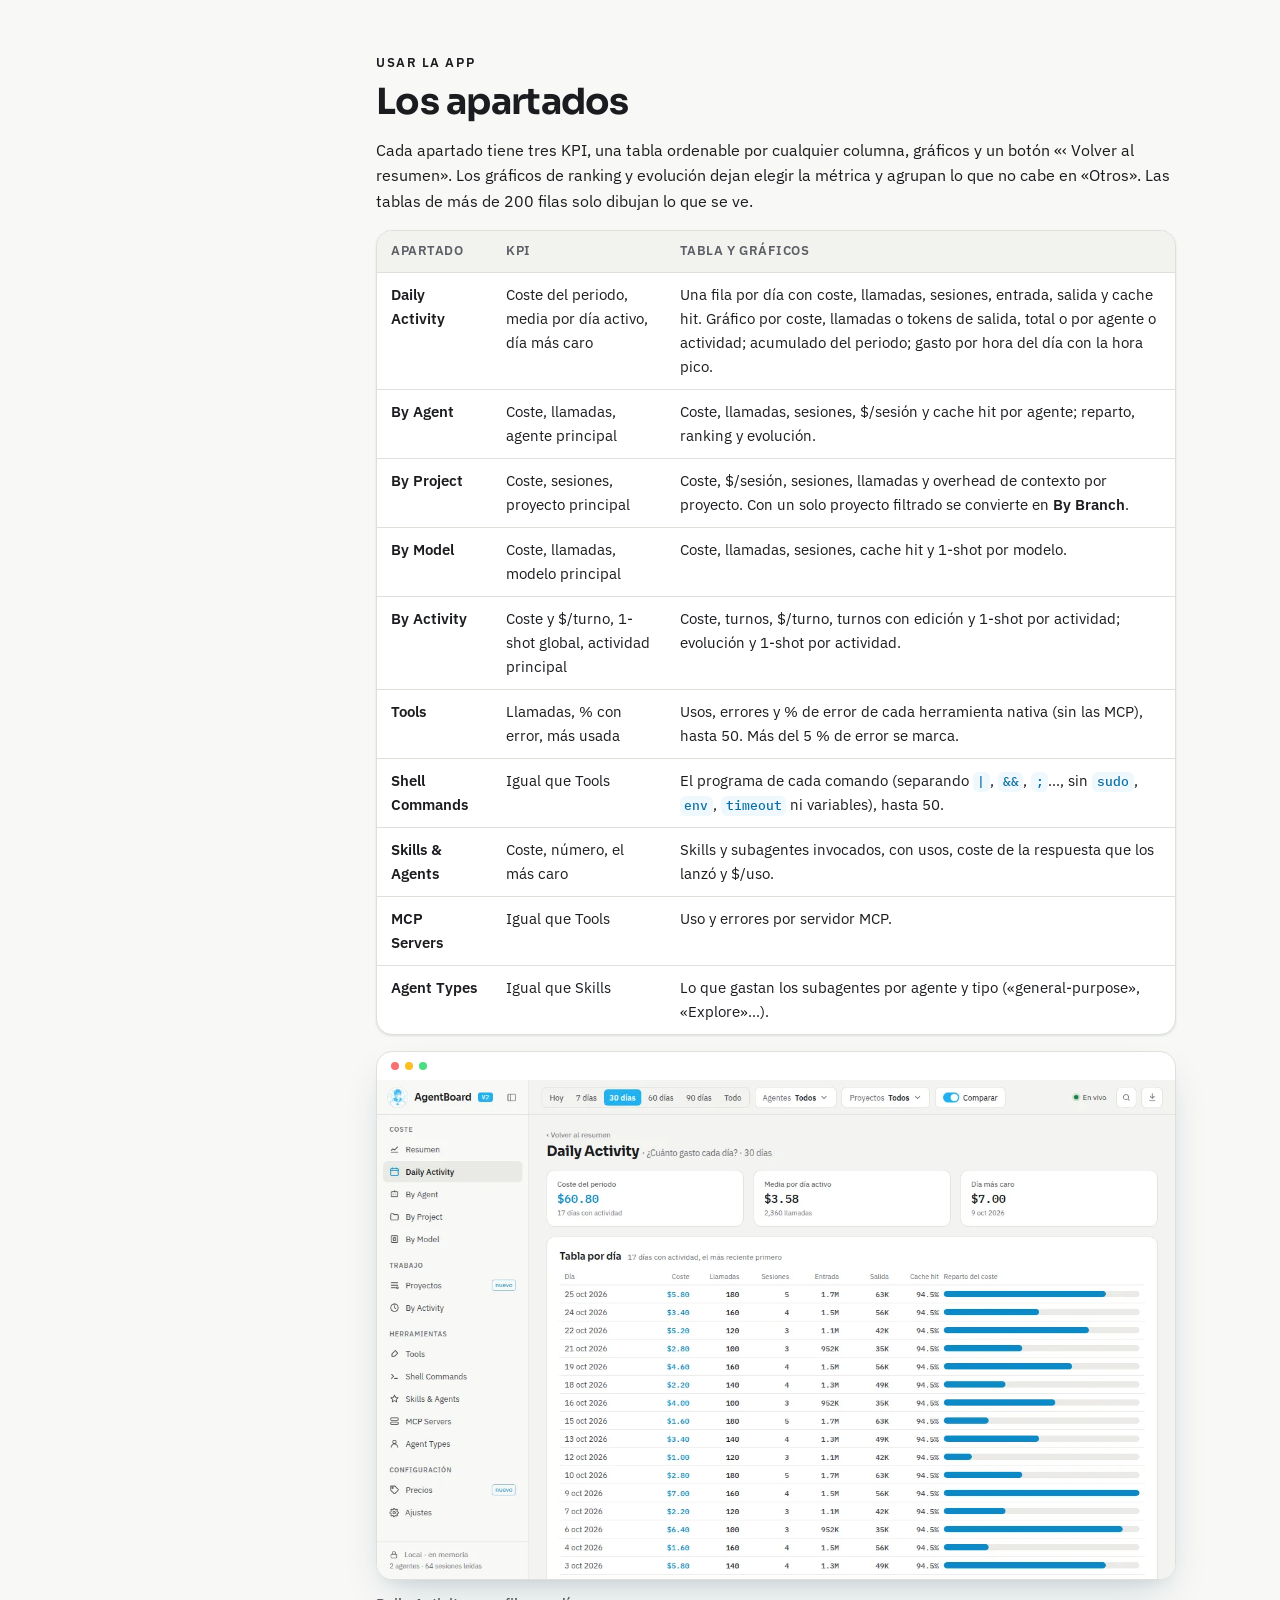
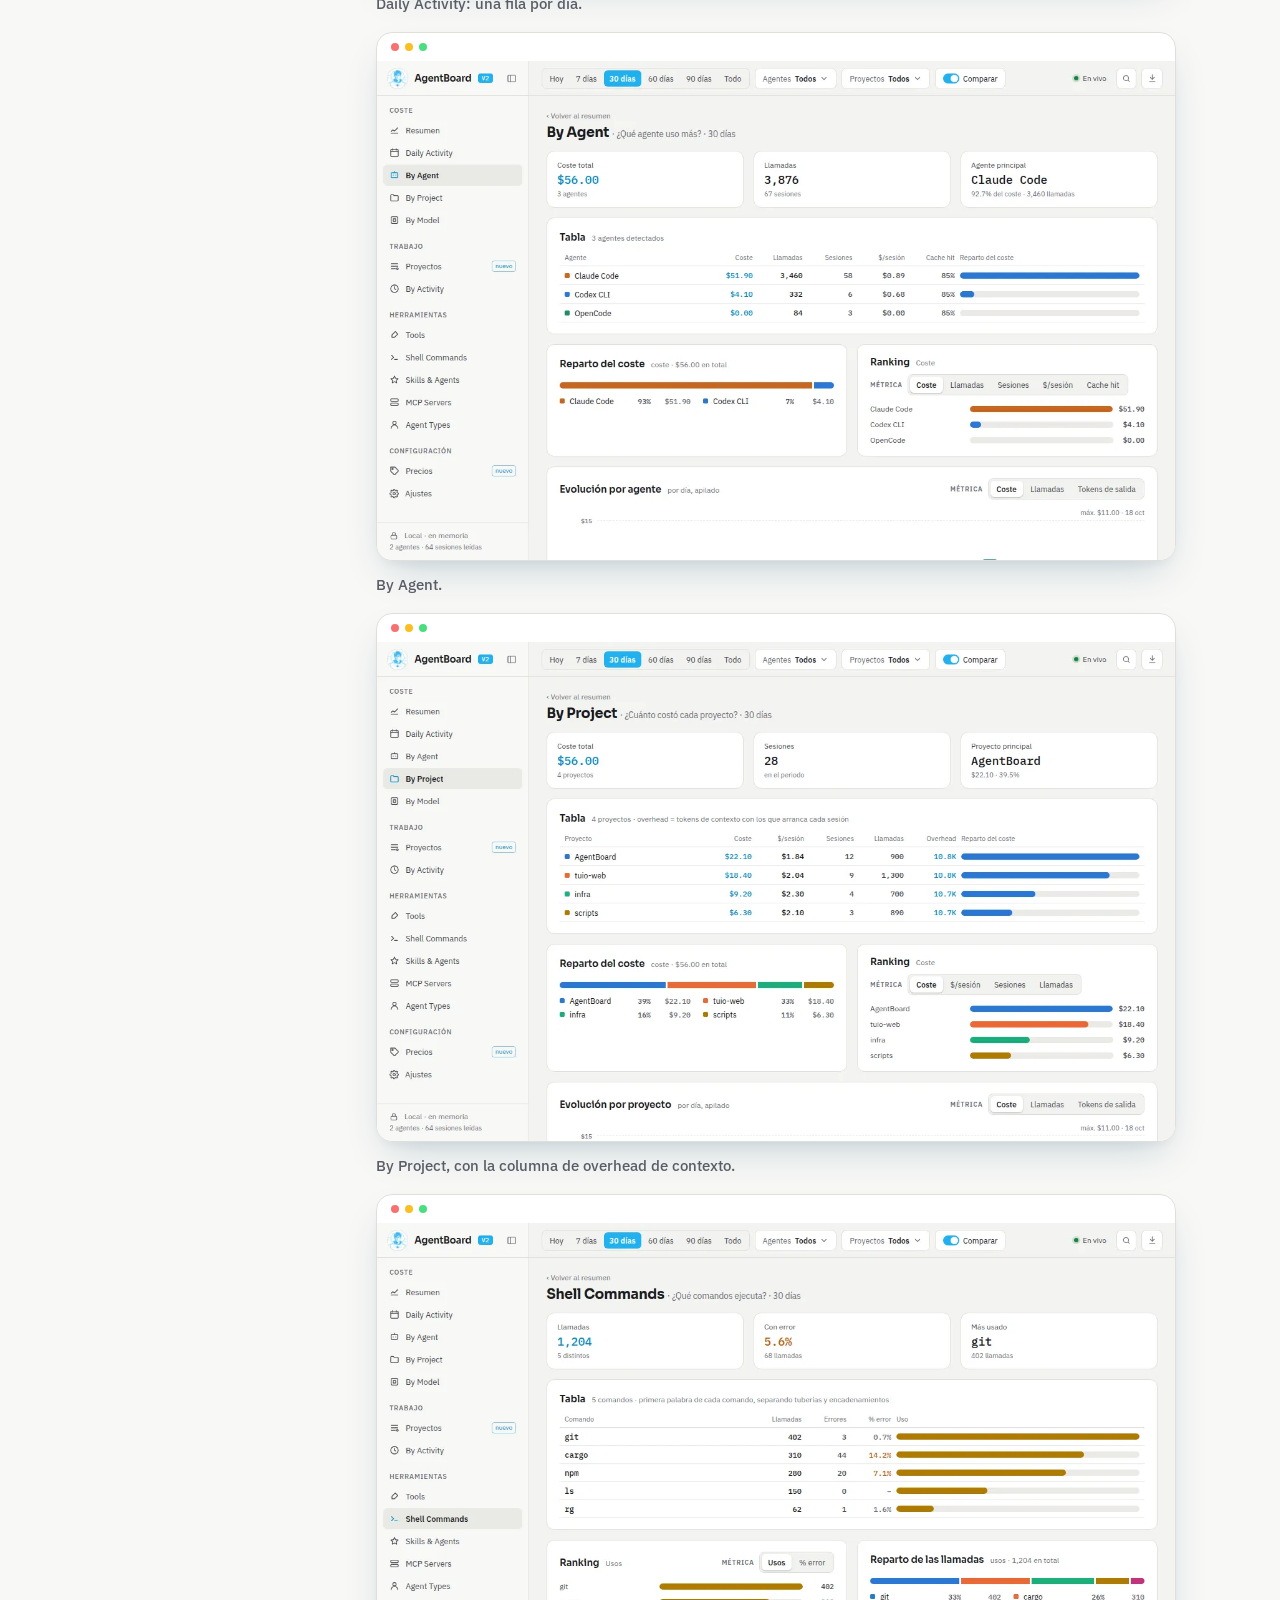
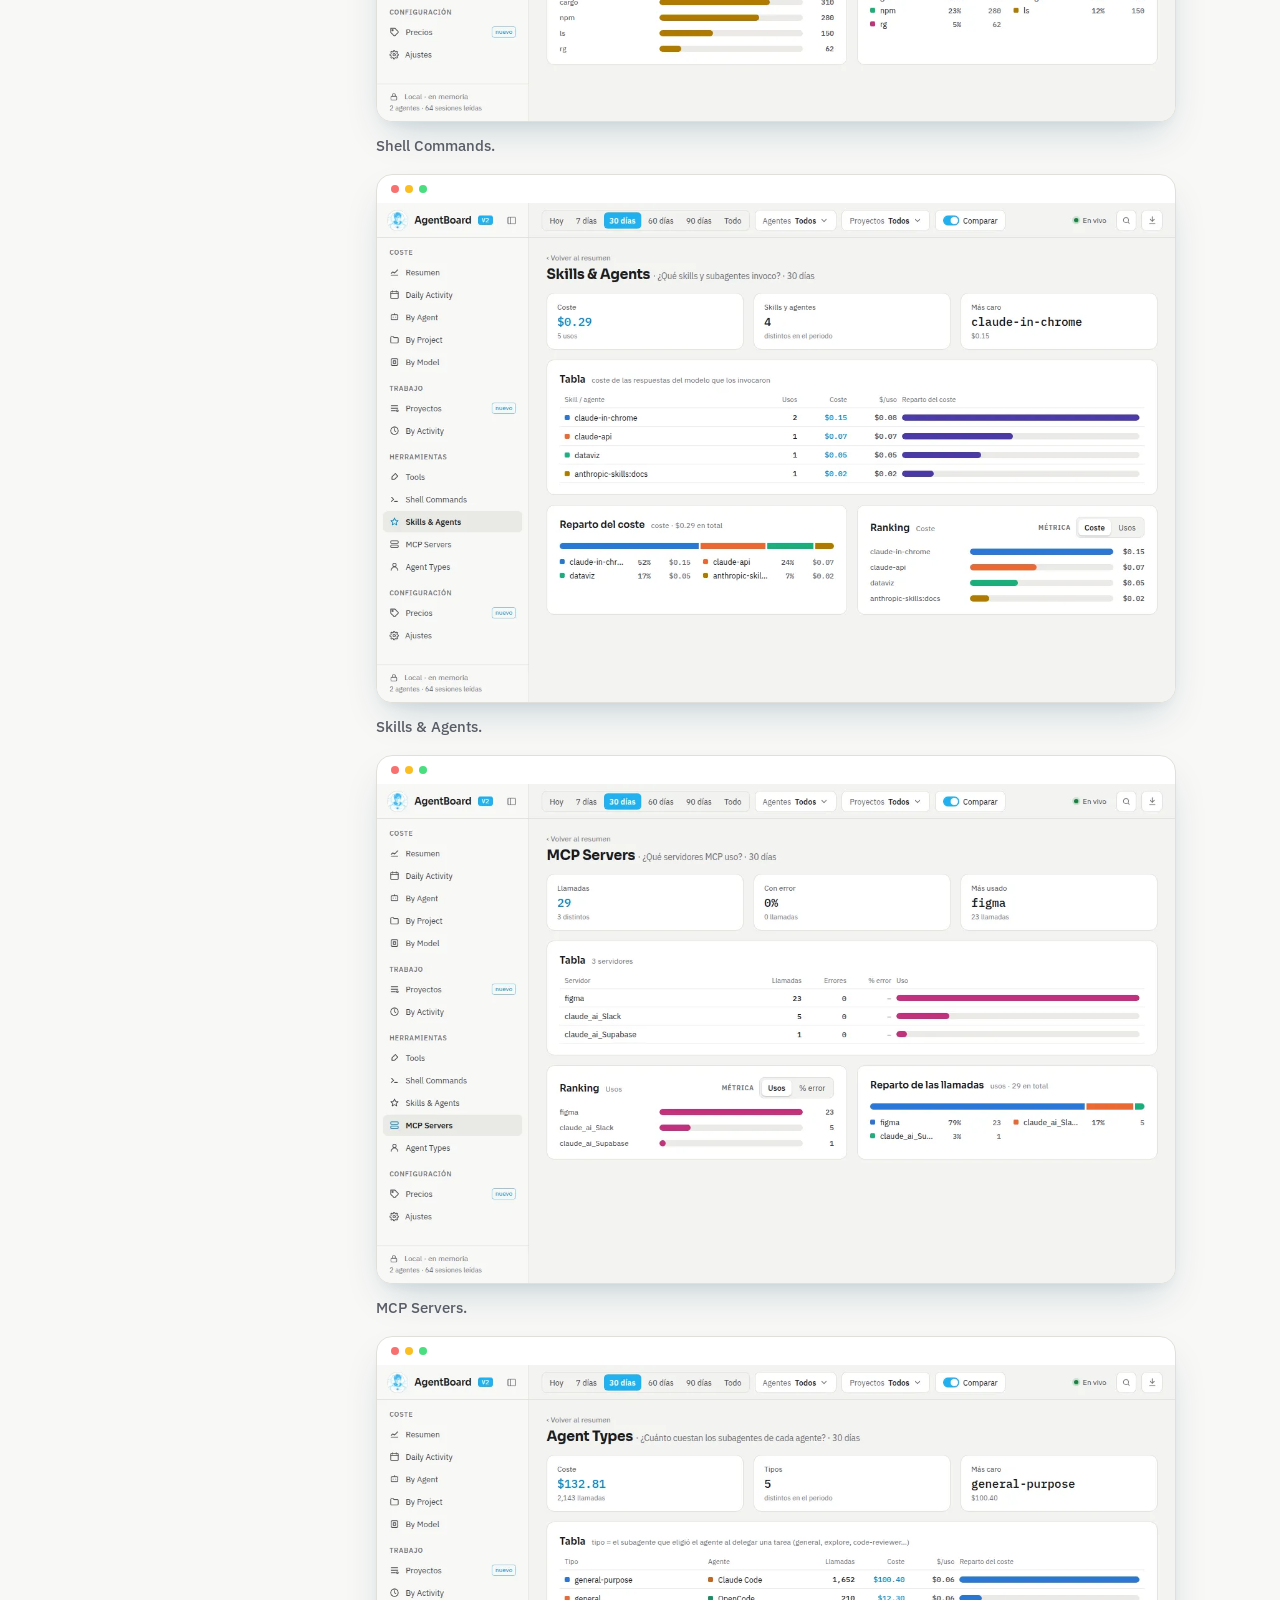
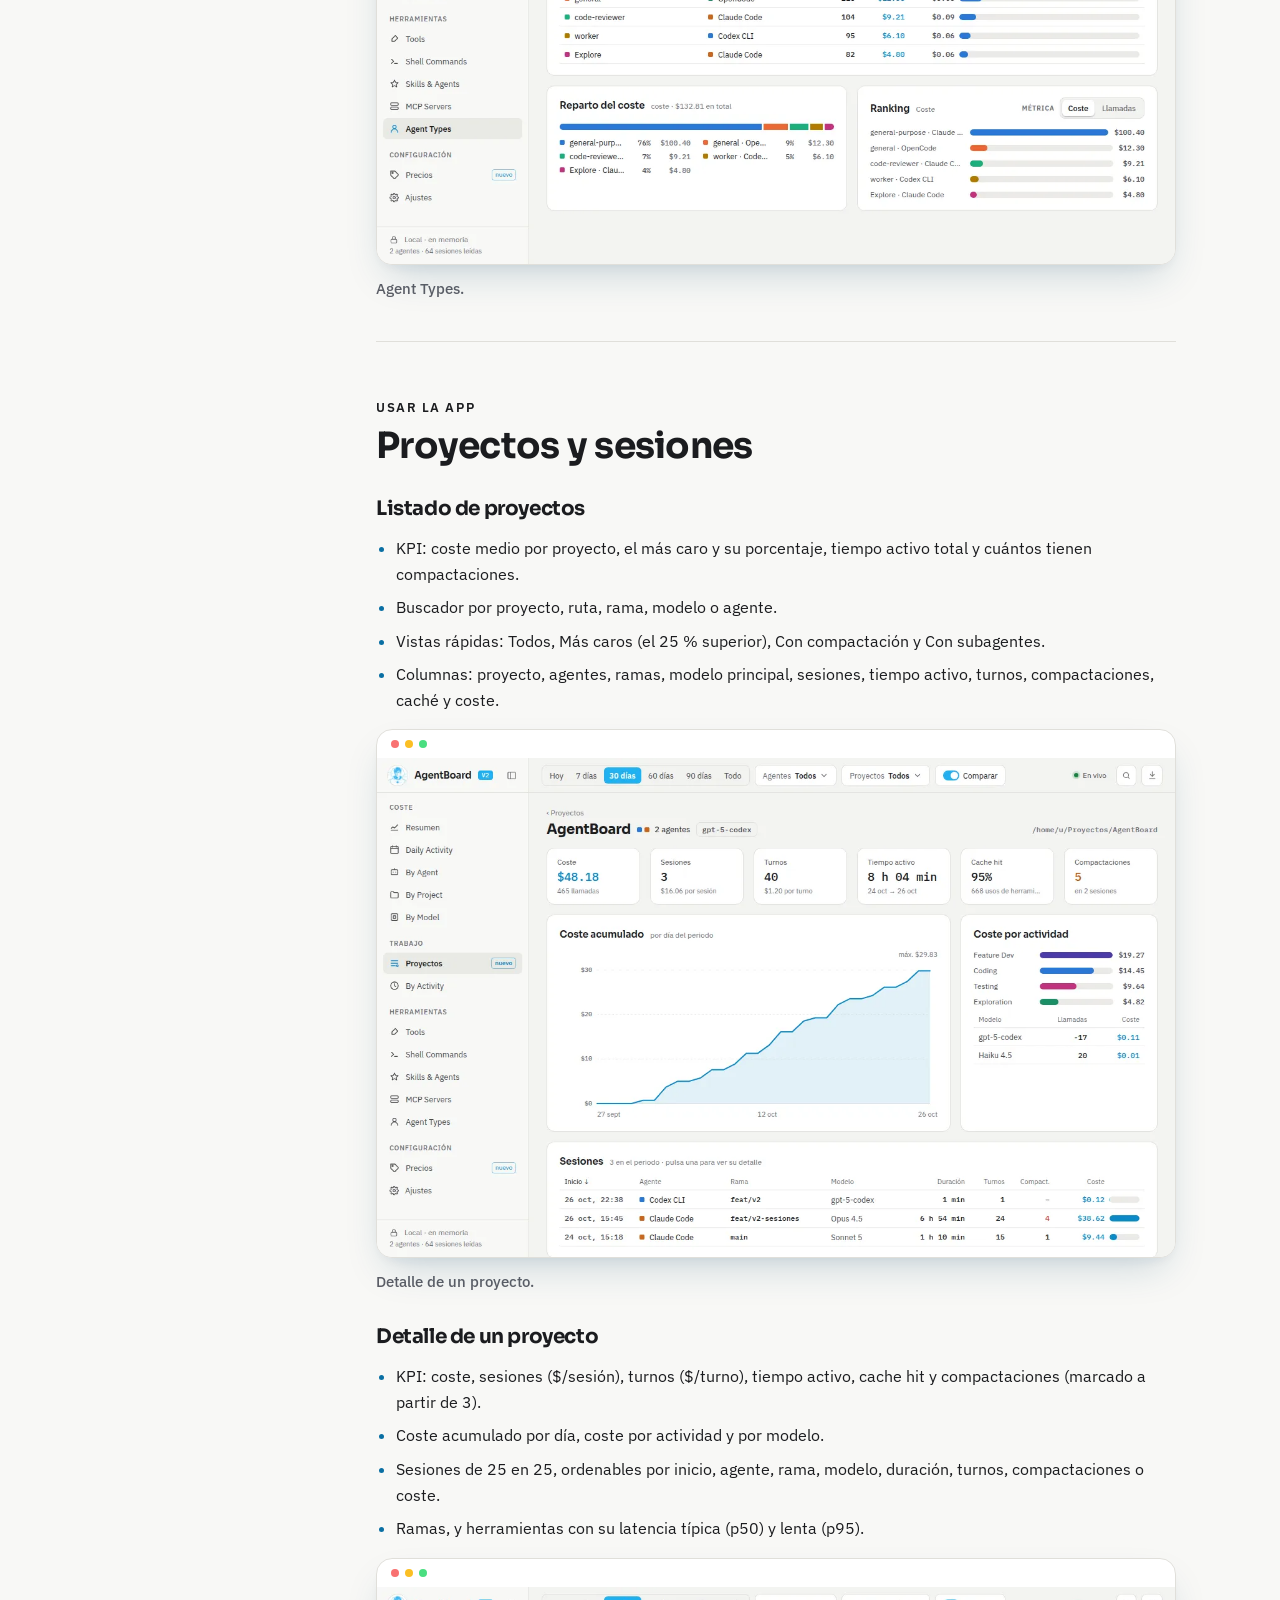
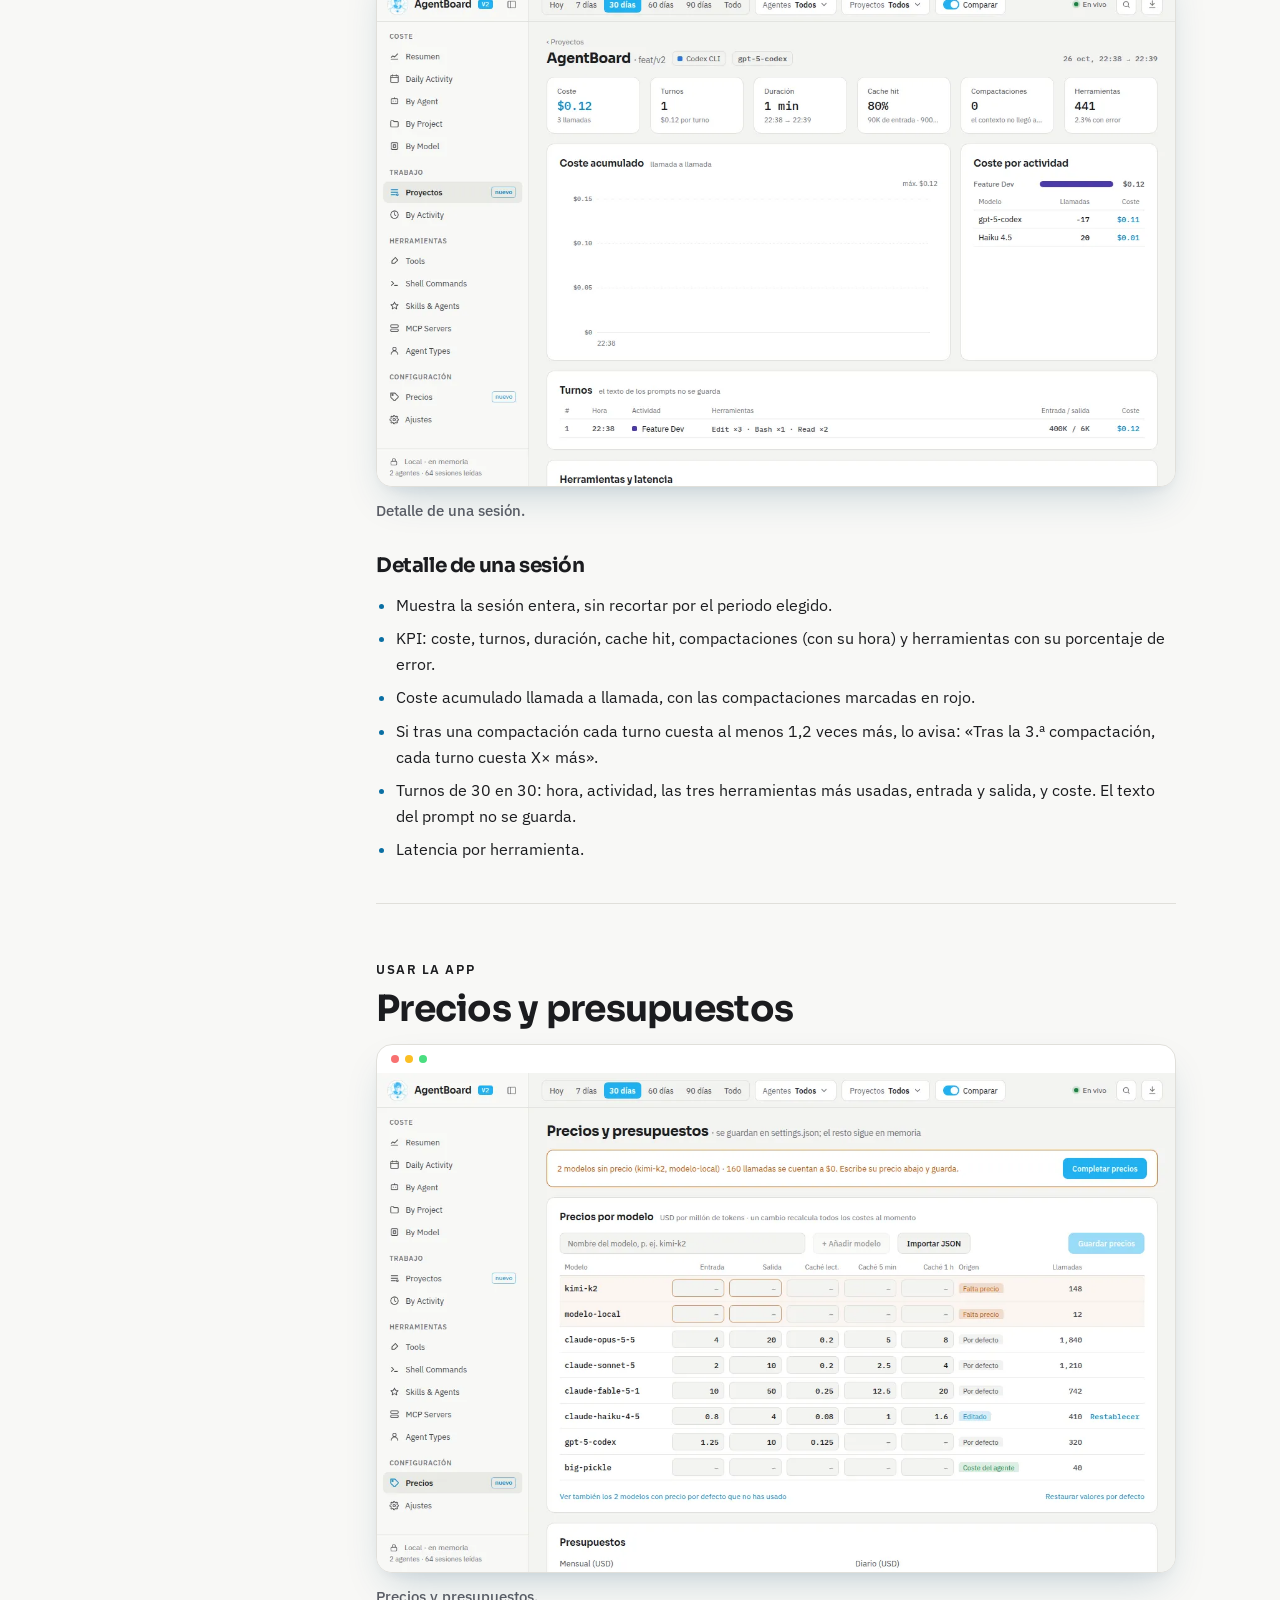
==== commit 886ca906: "AgentBoard 2" ====
--- a/agentboard/index.html
+++ b/agentboard/index.html
@@ -25,7 +25,7 @@
       name="description"
       content="Documentación completa de AgentBoard: instalación, agentes compatibles, cada apartado del panel, fórmulas de coste, precios y presupuestos, arquitectura, caché, rendimiento, privacidad y servidor MCP."
     />
-    <link rel="canonical" href="https://renzoramosdev.github.io/AgentBoard/docs.html" />
+    <link rel="canonical" href="https://renzoramosdev.github.io/Documentacion-Proyectos-Renzo-Ramos/agentboard/" />
     <meta name="theme-color" content="#0b8ac9" />
     <meta property="og:type" content="article" />
     <meta property="og:site_name" content="AgentBoard" />
@@ -73,7 +73,6 @@
           <span class="brand__name">AgentBoard</span>
         </a>
         <nav class="site-nav" aria-label="Secciones">
-          <a href="https://renzoramosdev.github.io/AgentBoard/">Web ↗</a>
           <a class="site-nav__demo" href="https://github.com/RenzoRamosDEV/AgentBoard/releases/latest">Descargar</a>
         </nav>
         <a
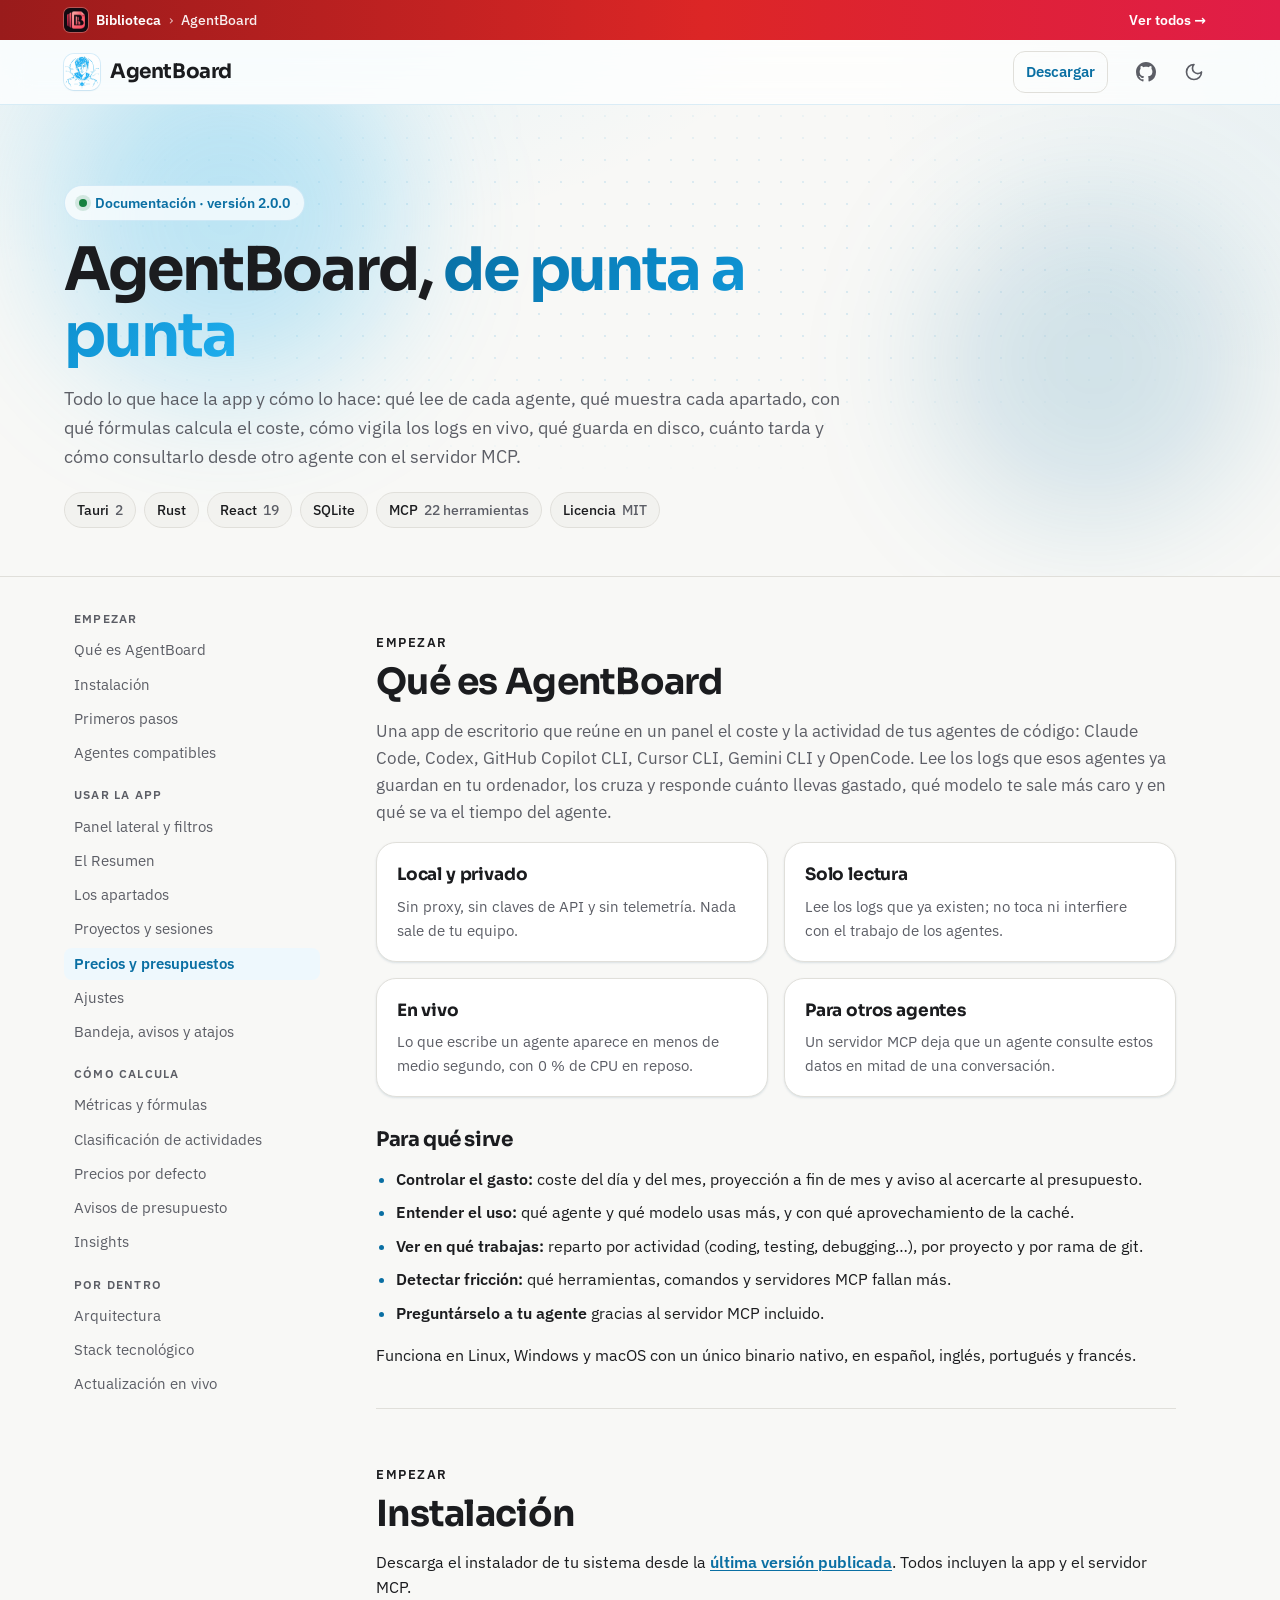
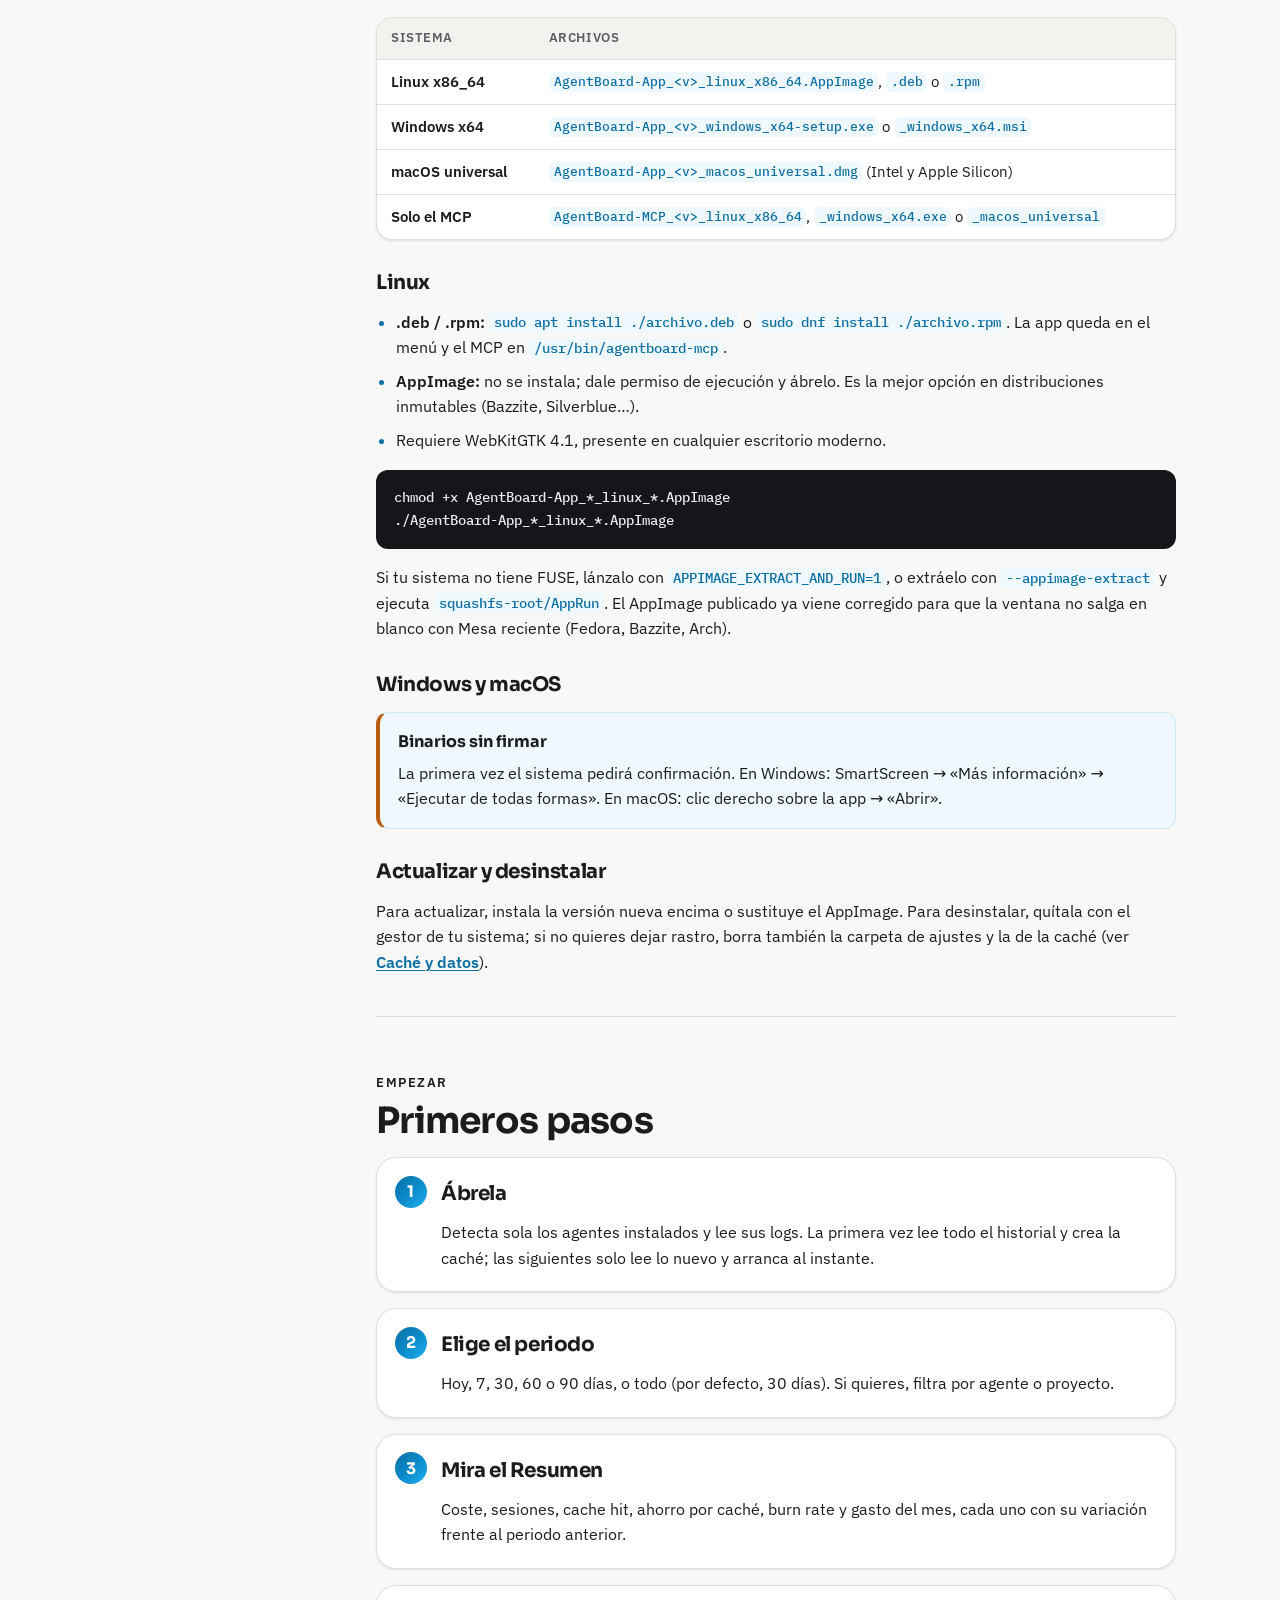
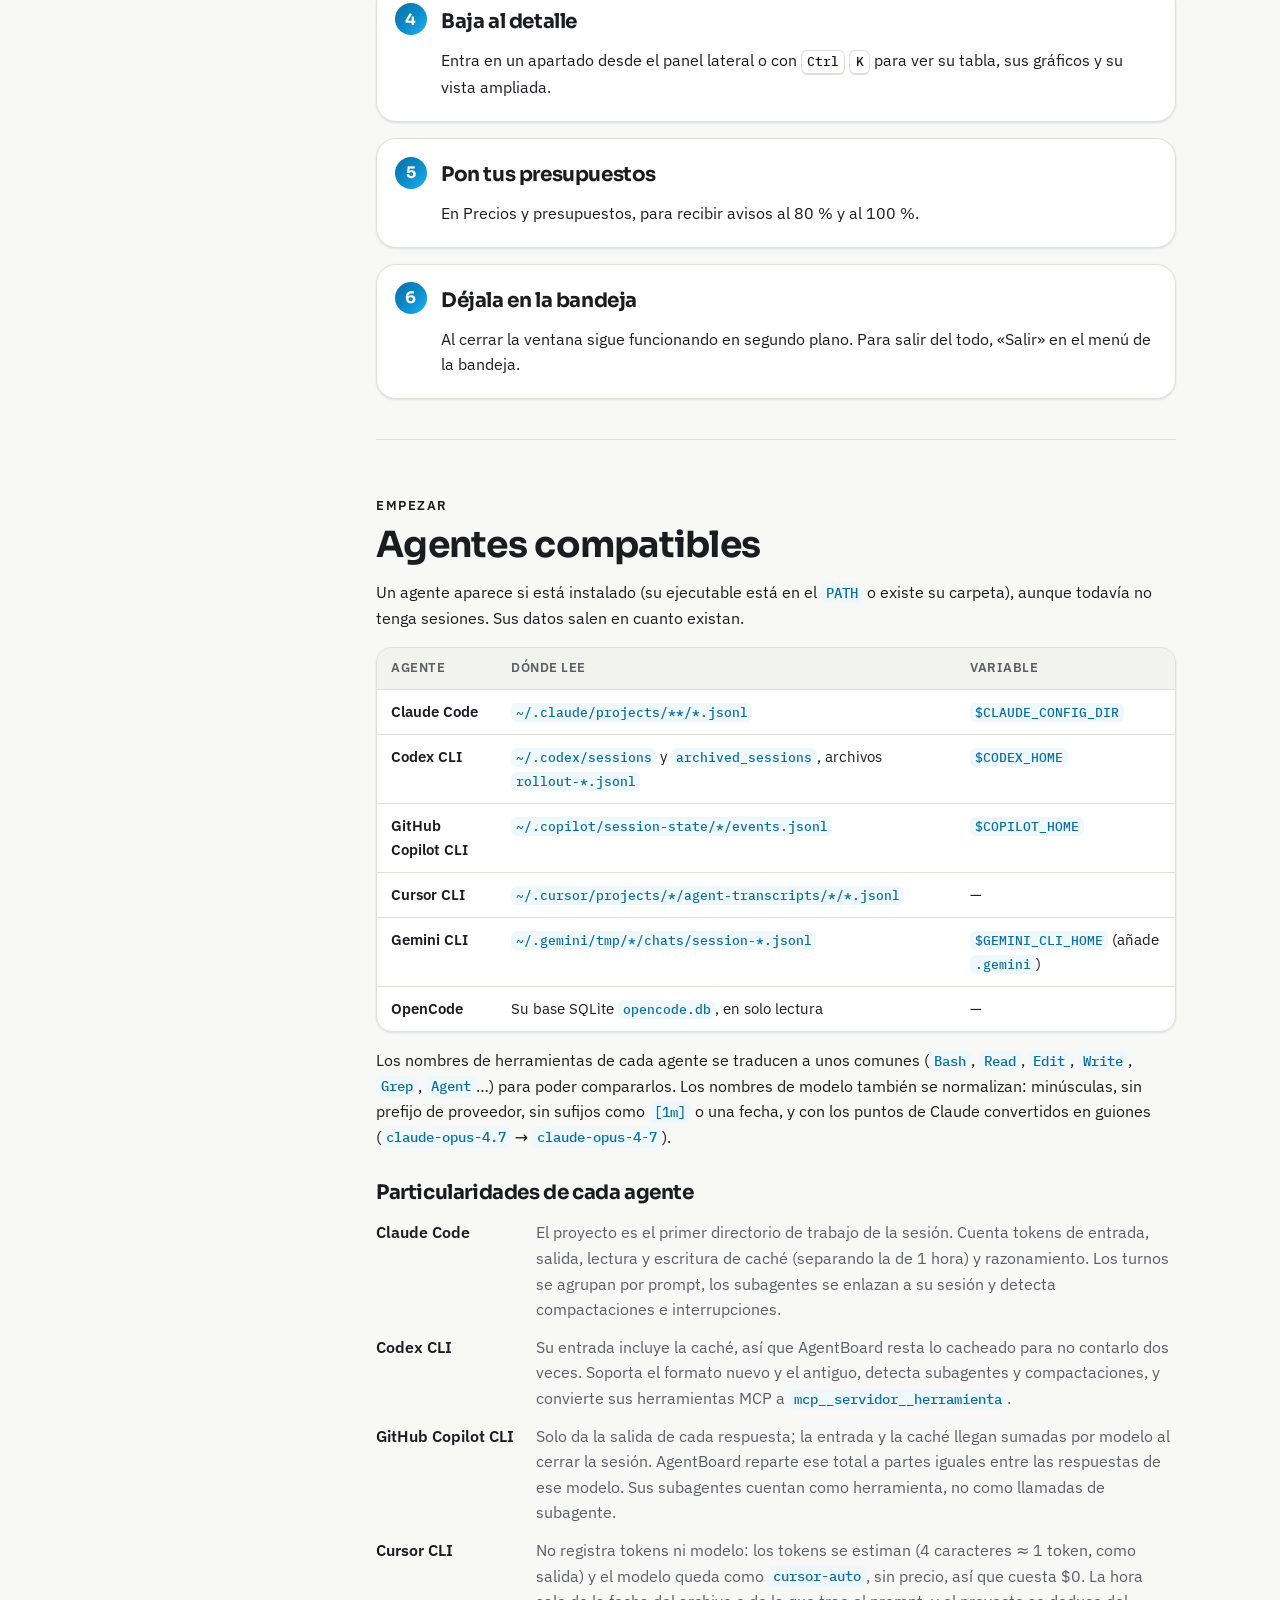
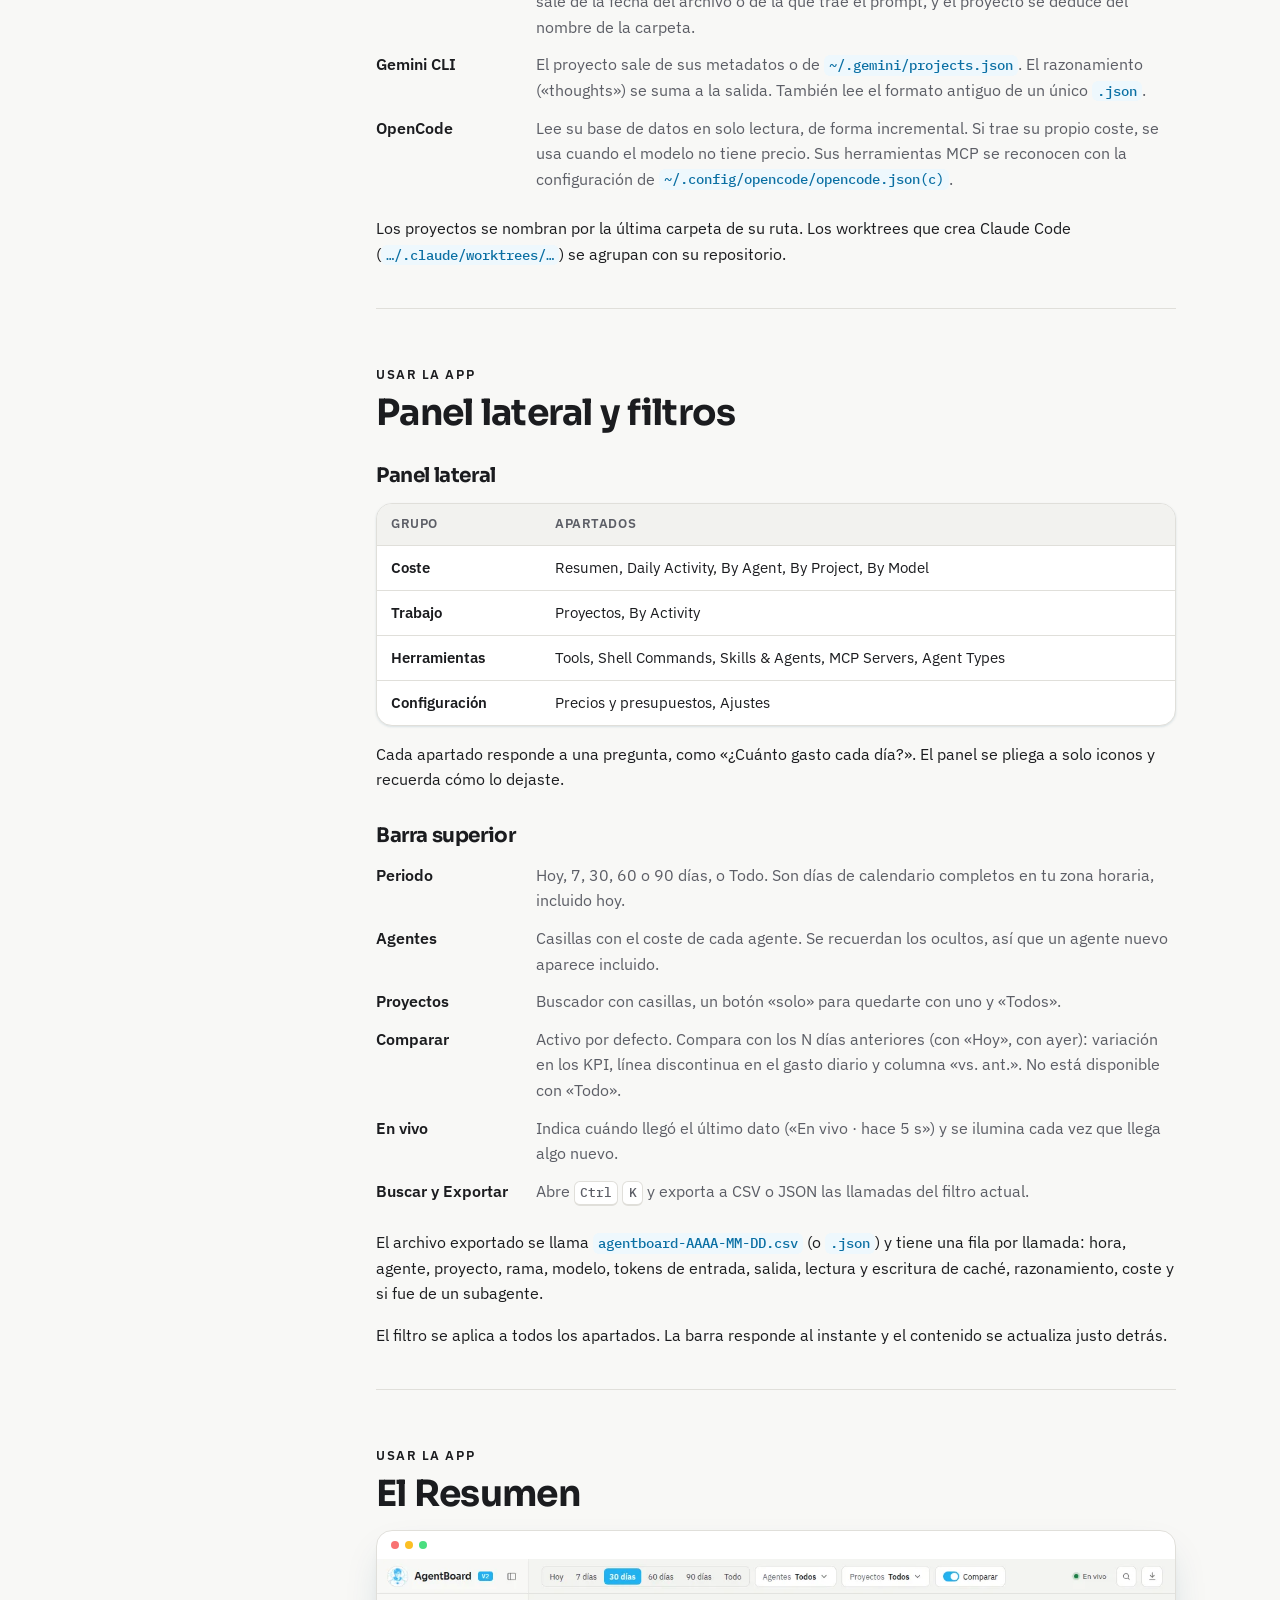
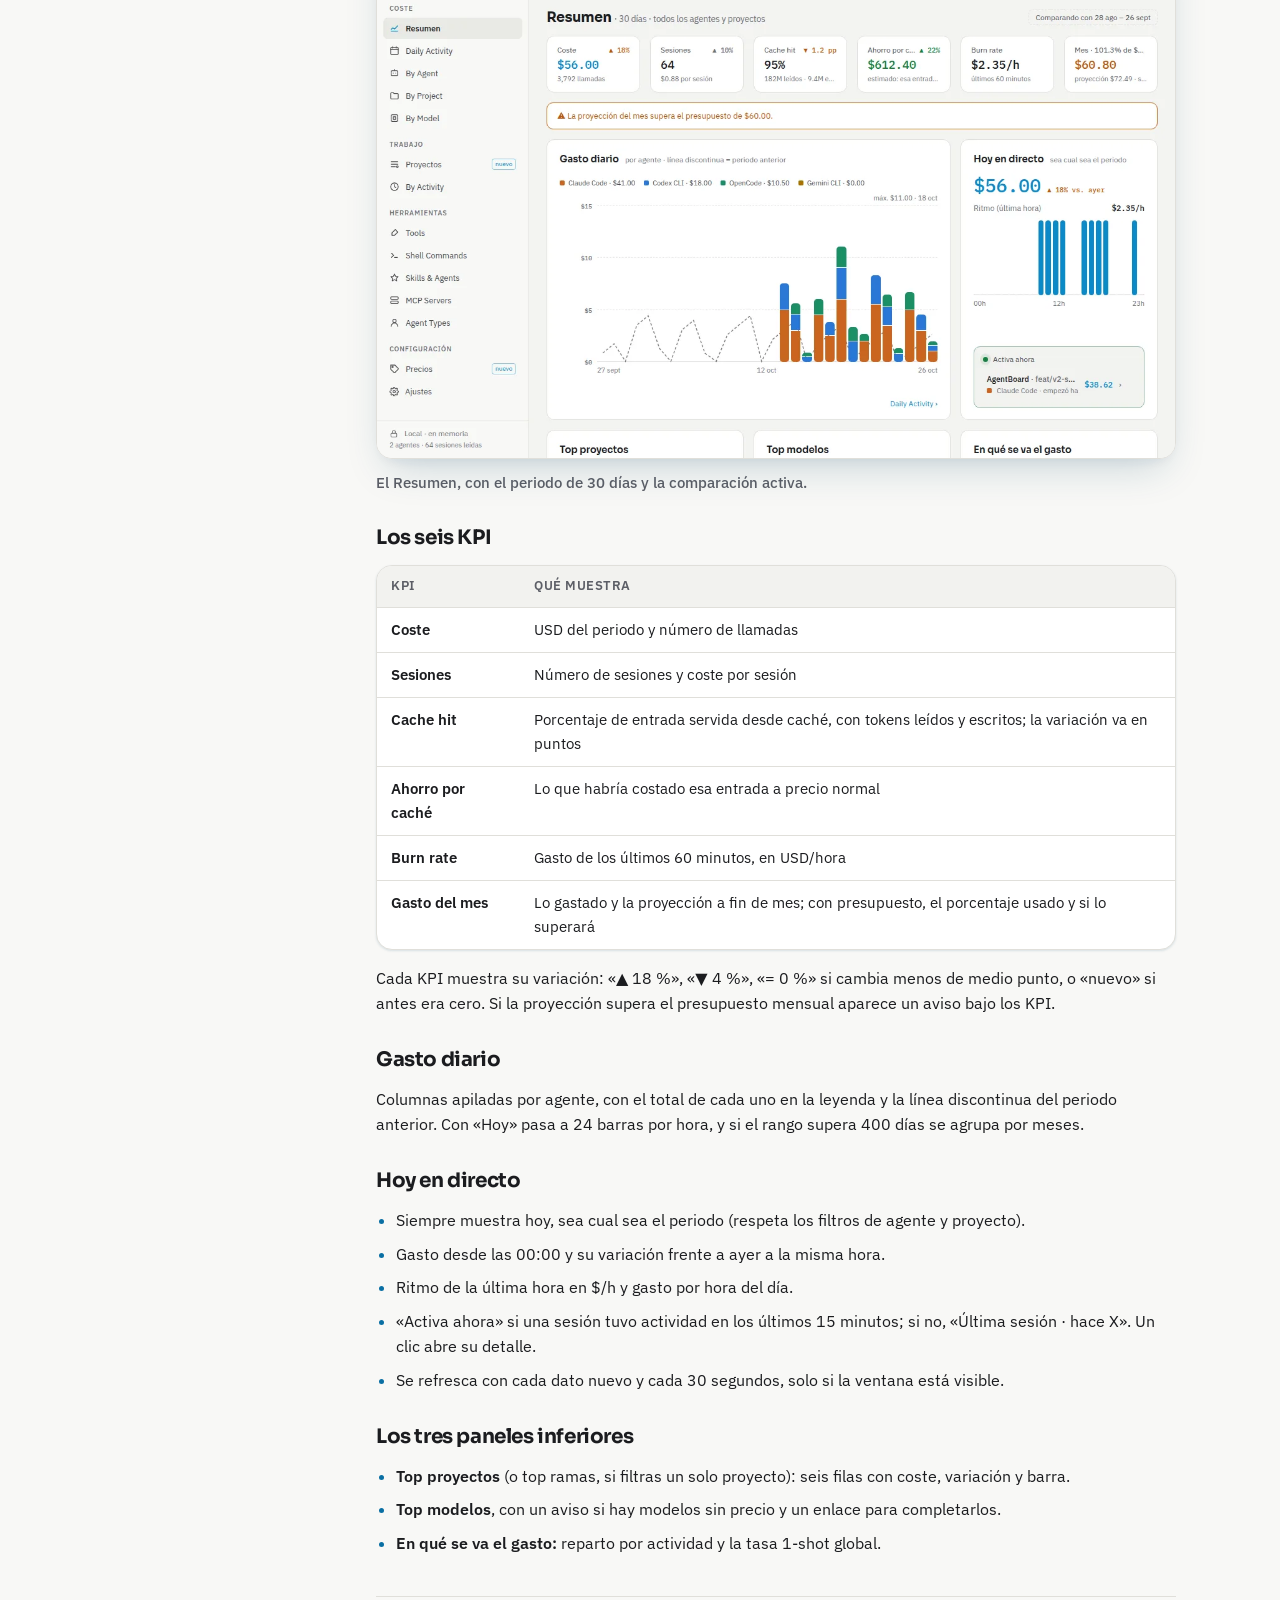
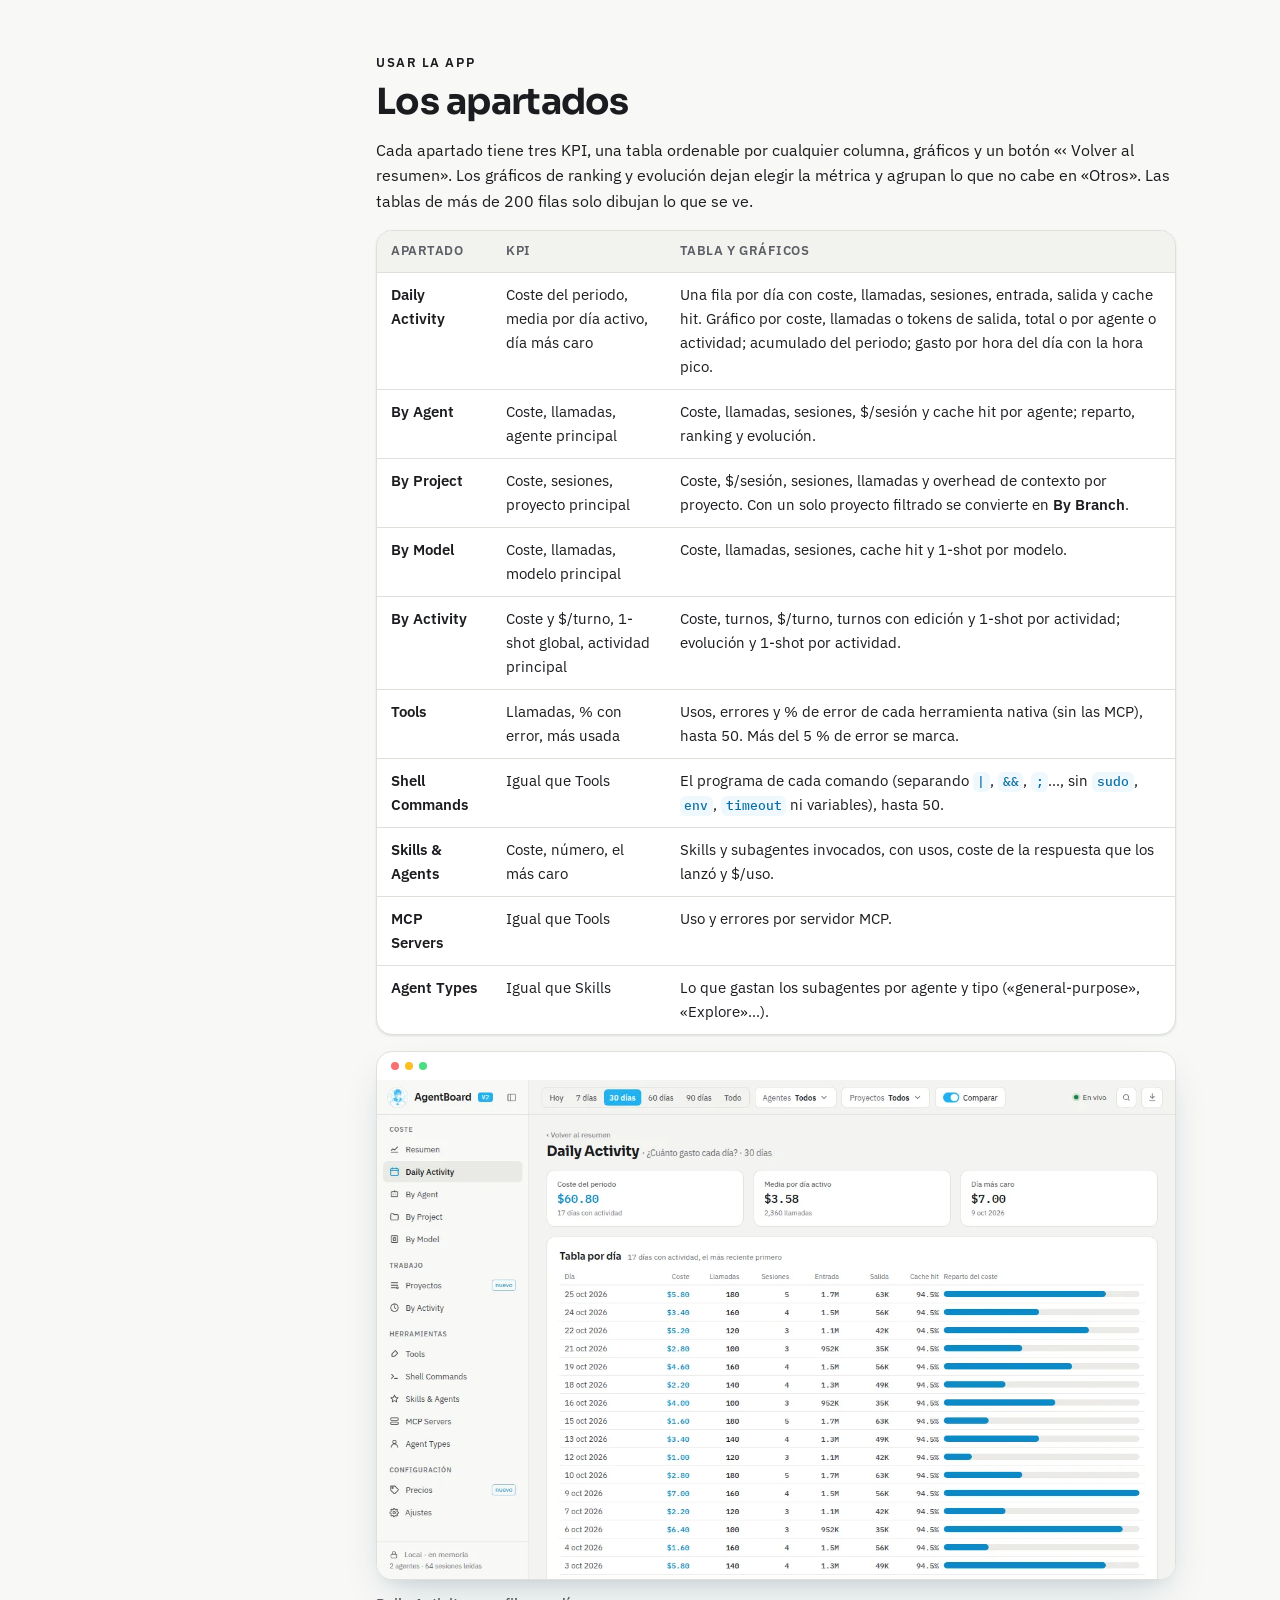
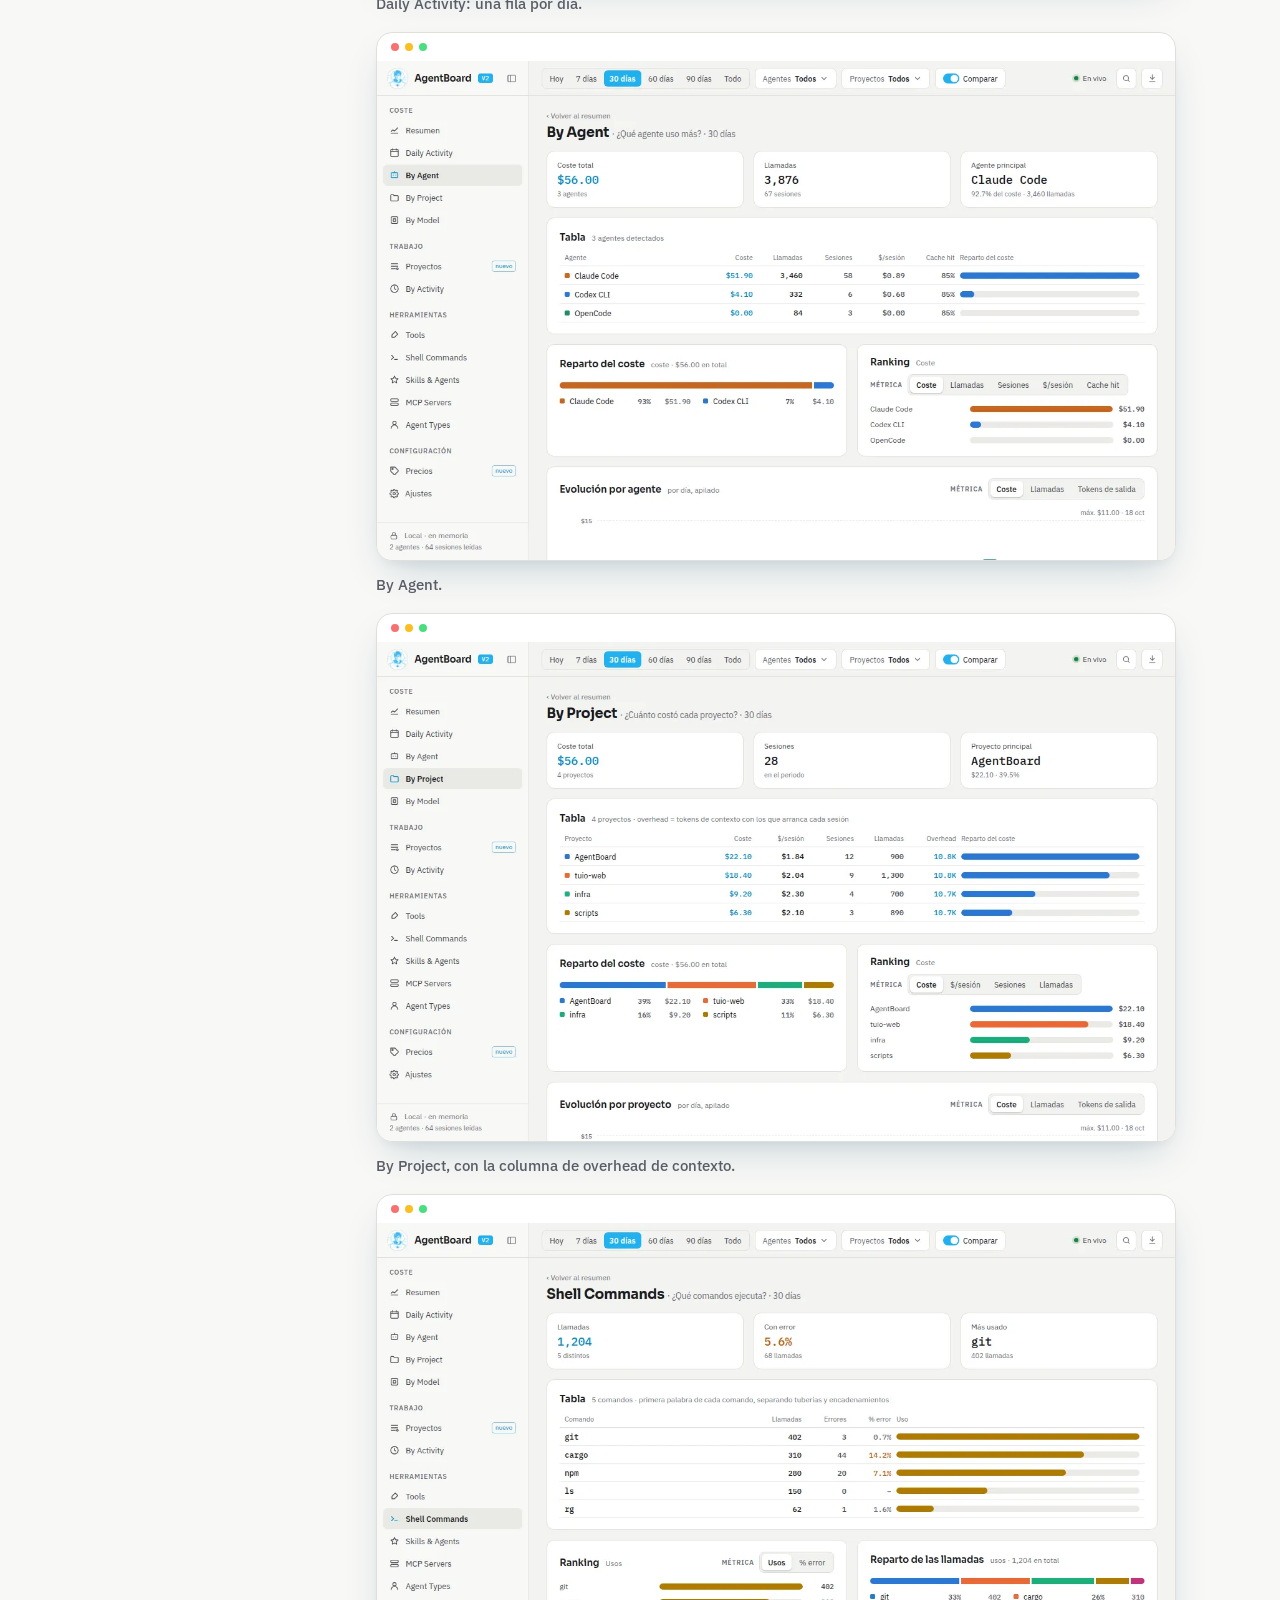
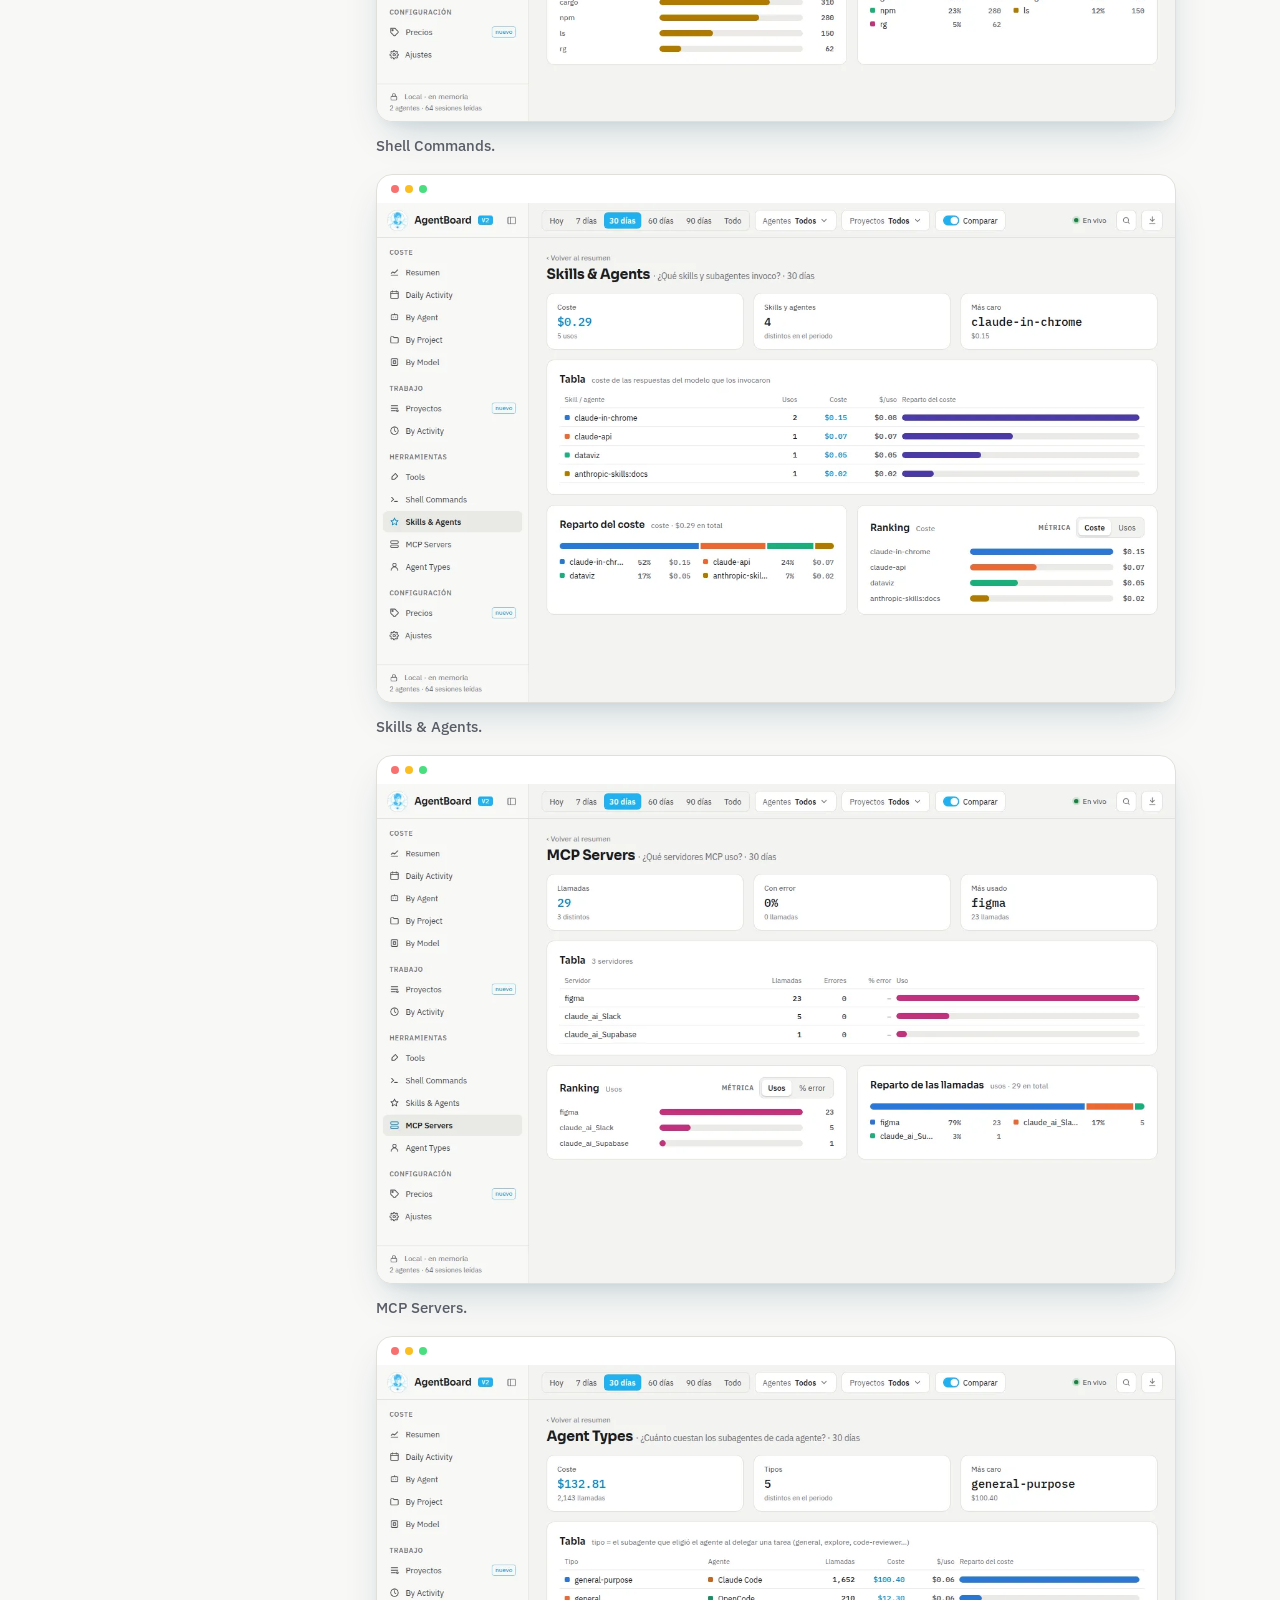
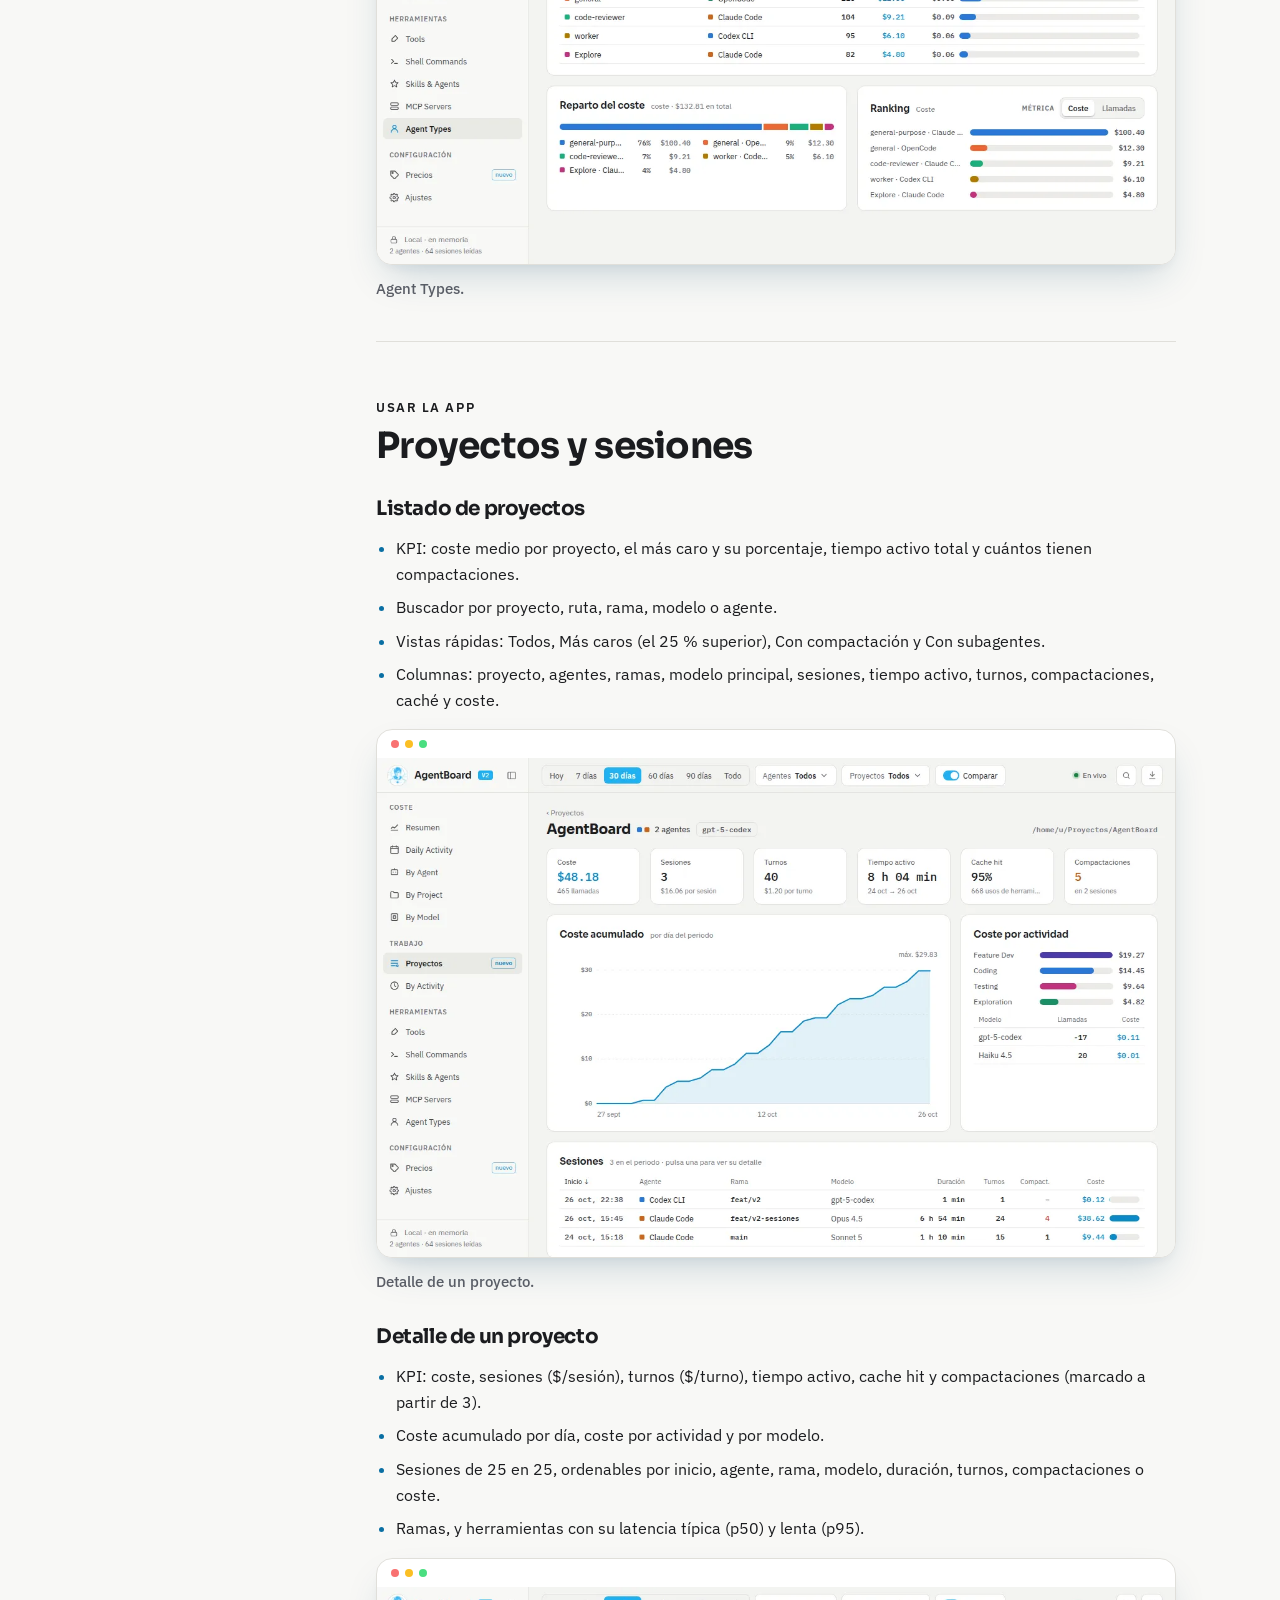
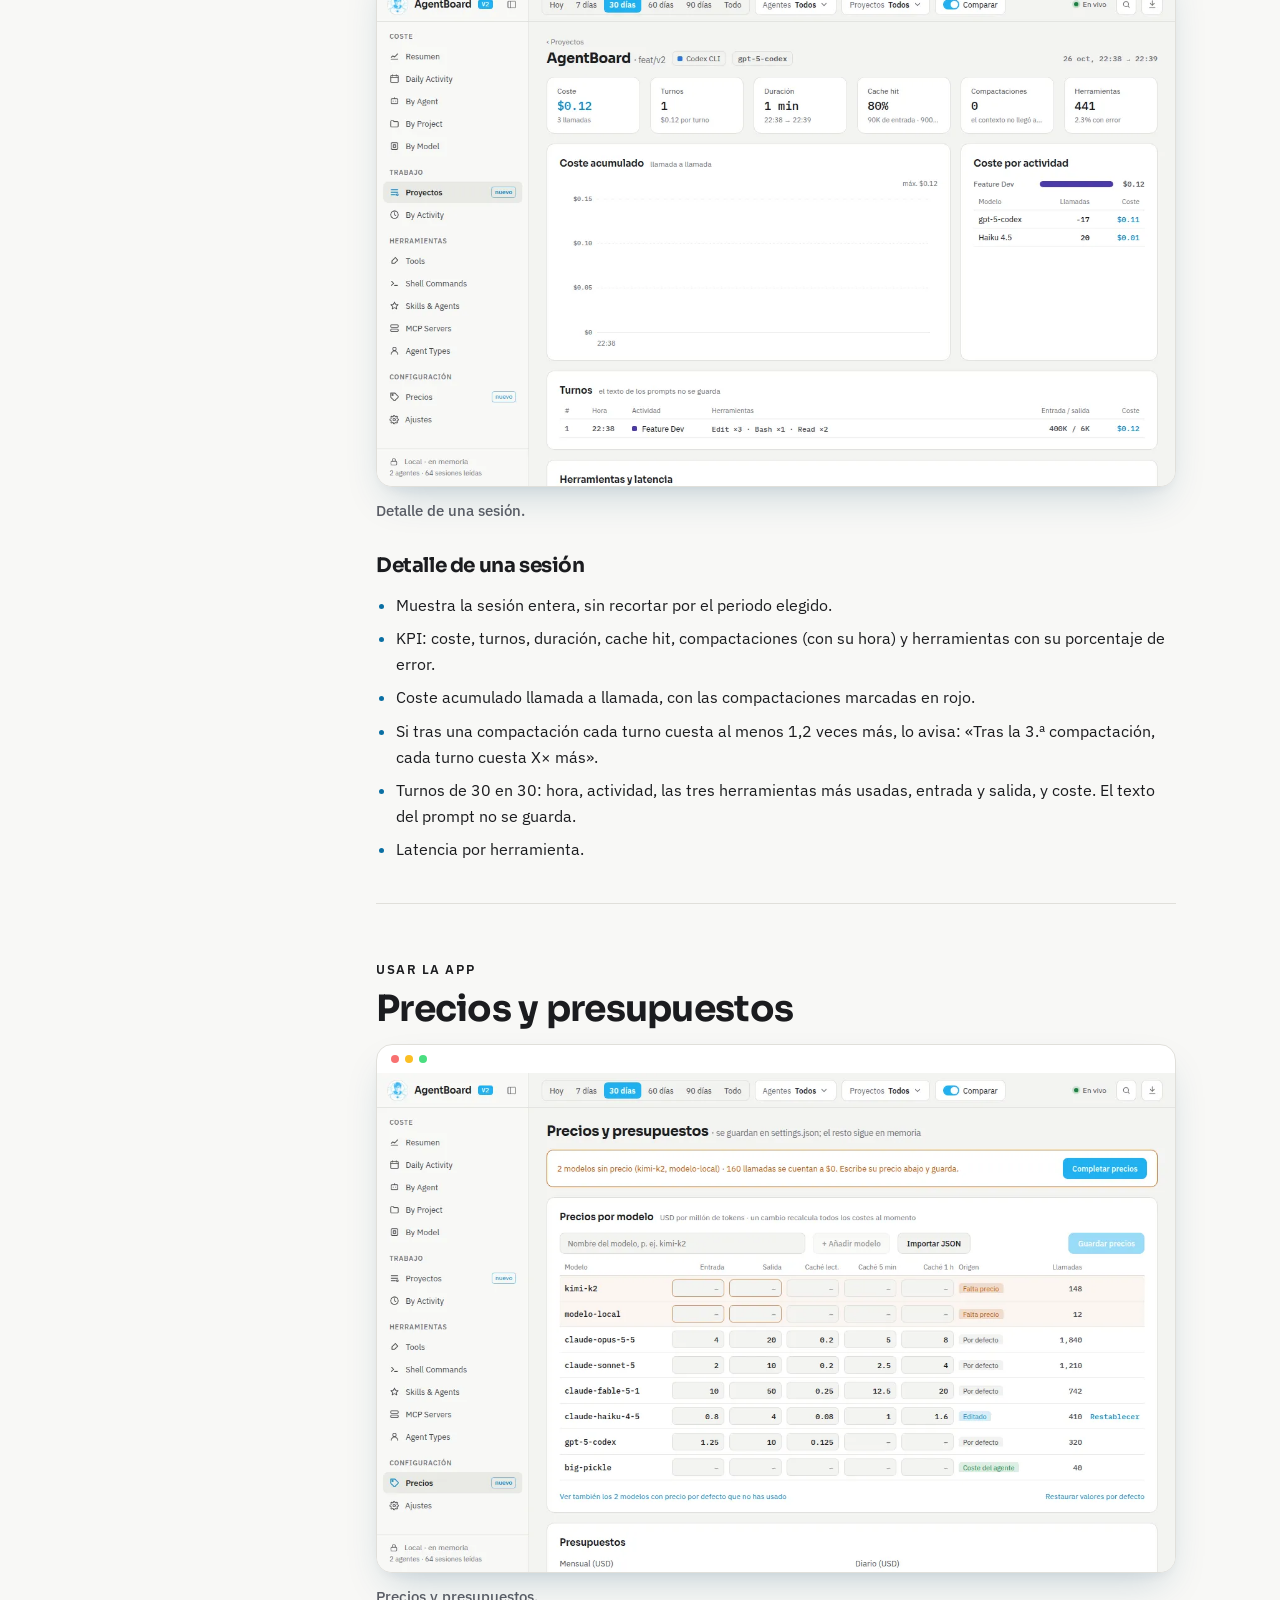
==== commit 0f977c47: "AgentBoard 3" ====
--- a/agentboard/index.html
+++ b/agentboard/index.html
@@ -171,6 +171,7 @@
                 <p class="doc-toc__title">Por dentro</p>
                 <ol>
                   <li><a href="#arquitectura">Arquitectura</a></li>
+                  <li><a href="#stack">Stack tecnológico</a></li>
                   <li><a href="#en-vivo">Actualización en vivo</a></li>
                   <li><a href="#cache">Caché y datos</a></li>
                   <li><a href="#rendimiento">Rendimiento</a></li>
@@ -1014,6 +1015,74 @@
             </p>
           </section>
 
+          <section id="stack" class="doc-section" aria-labelledby="stack-t">
+            <p class="eyebrow">Por dentro</p>
+            <h2 id="stack-t">Stack tecnológico</h2>
+            <p class="doc-lead">Todas las herramientas del proyecto, agrupadas por capa.</p>
+            <h3>Backend (Rust)</h3>
+            <ul class="chips" role="list">
+              <li>Rust <span>2021</span></li>
+              <li>Tauri <span>2.11</span></li>
+              <li>tauri-plugin-notification</li>
+              <li>rusqlite <span>0.32</span></li>
+              <li>serde · serde_json</li>
+              <li>chrono <span>0.4</span></li>
+              <li>chrono-tz</li>
+              <li>iana-time-zone</li>
+              <li>notify <span>6.1</span></li>
+              <li>tracing · tracing-subscriber</li>
+              <li>anyhow</li>
+              <li>dirs</li>
+            </ul>
+            <h3>Interfaz</h3>
+            <ul class="chips" role="list">
+              <li>React <span>19.3</span></li>
+              <li>TypeScript <span>7.0</span></li>
+              <li>Vite <span>8.3</span></li>
+              <li>@tauri-apps/api <span>2.11</span></li>
+              <li>Sora · IBM Plex Sans · IBM Plex Mono</li>
+              <li>Idiomas es · en · pt · fr</li>
+            </ul>
+            <h3>Datos e integración</h3>
+            <ul class="chips" role="list">
+              <li>SQLite <span>WAL</span></li>
+              <li>Model Context Protocol (stdio · JSON-RPC 2.0)</li>
+              <li>Logs JSONL de Claude Code · Codex · Copilot · Cursor · Gemini</li>
+              <li>Base SQLite de OpenCode</li>
+              <li>inotify · FSEvents · ReadDirectoryChangesW</li>
+            </ul>
+            <h3>Pruebas y calidad</h3>
+            <ul class="chips" role="list">
+              <li>Vitest <span>5.0</span></li>
+              <li>cargo test (golden files y fixtures)</li>
+              <li>Criterion <span>0.8</span></li>
+              <li>cargo fmt</li>
+              <li>Clippy</li>
+              <li>tsc</li>
+              <li>Python <span>3</span></li>
+              <li>unittest</li>
+              <li>Chromium headless (perf-ui)</li>
+            </ul>
+            <h3>CI/CD y distribución</h3>
+            <ul class="chips" role="list">
+              <li>GitHub Actions (Linux · Windows · macOS)</li>
+              <li>tauri-action</li>
+              <li>Swatinem/rust-cache</li>
+              <li>AppImage · .deb · .rpm</li>
+              <li>.msi · .exe (NSIS)</li>
+              <li>.dmg universal</li>
+              <li>WebKitGTK <span>4.1</span></li>
+            </ul>
+            <h3>Método y entorno</h3>
+            <ul class="chips" role="list">
+              <li>OpenSpec</li>
+              <li>Conventional Commits</li>
+              <li>TDD</li>
+              <li>distrobox · toolbox</li>
+              <li>Claude Design</li>
+            </ul>
+          </section>
+
           <section id="en-vivo" class="doc-section" aria-labelledby="en-vivo-t">
             <p class="eyebrow">Por dentro</p>
             <h2 id="en-vivo-t">Actualización en vivo</h2>
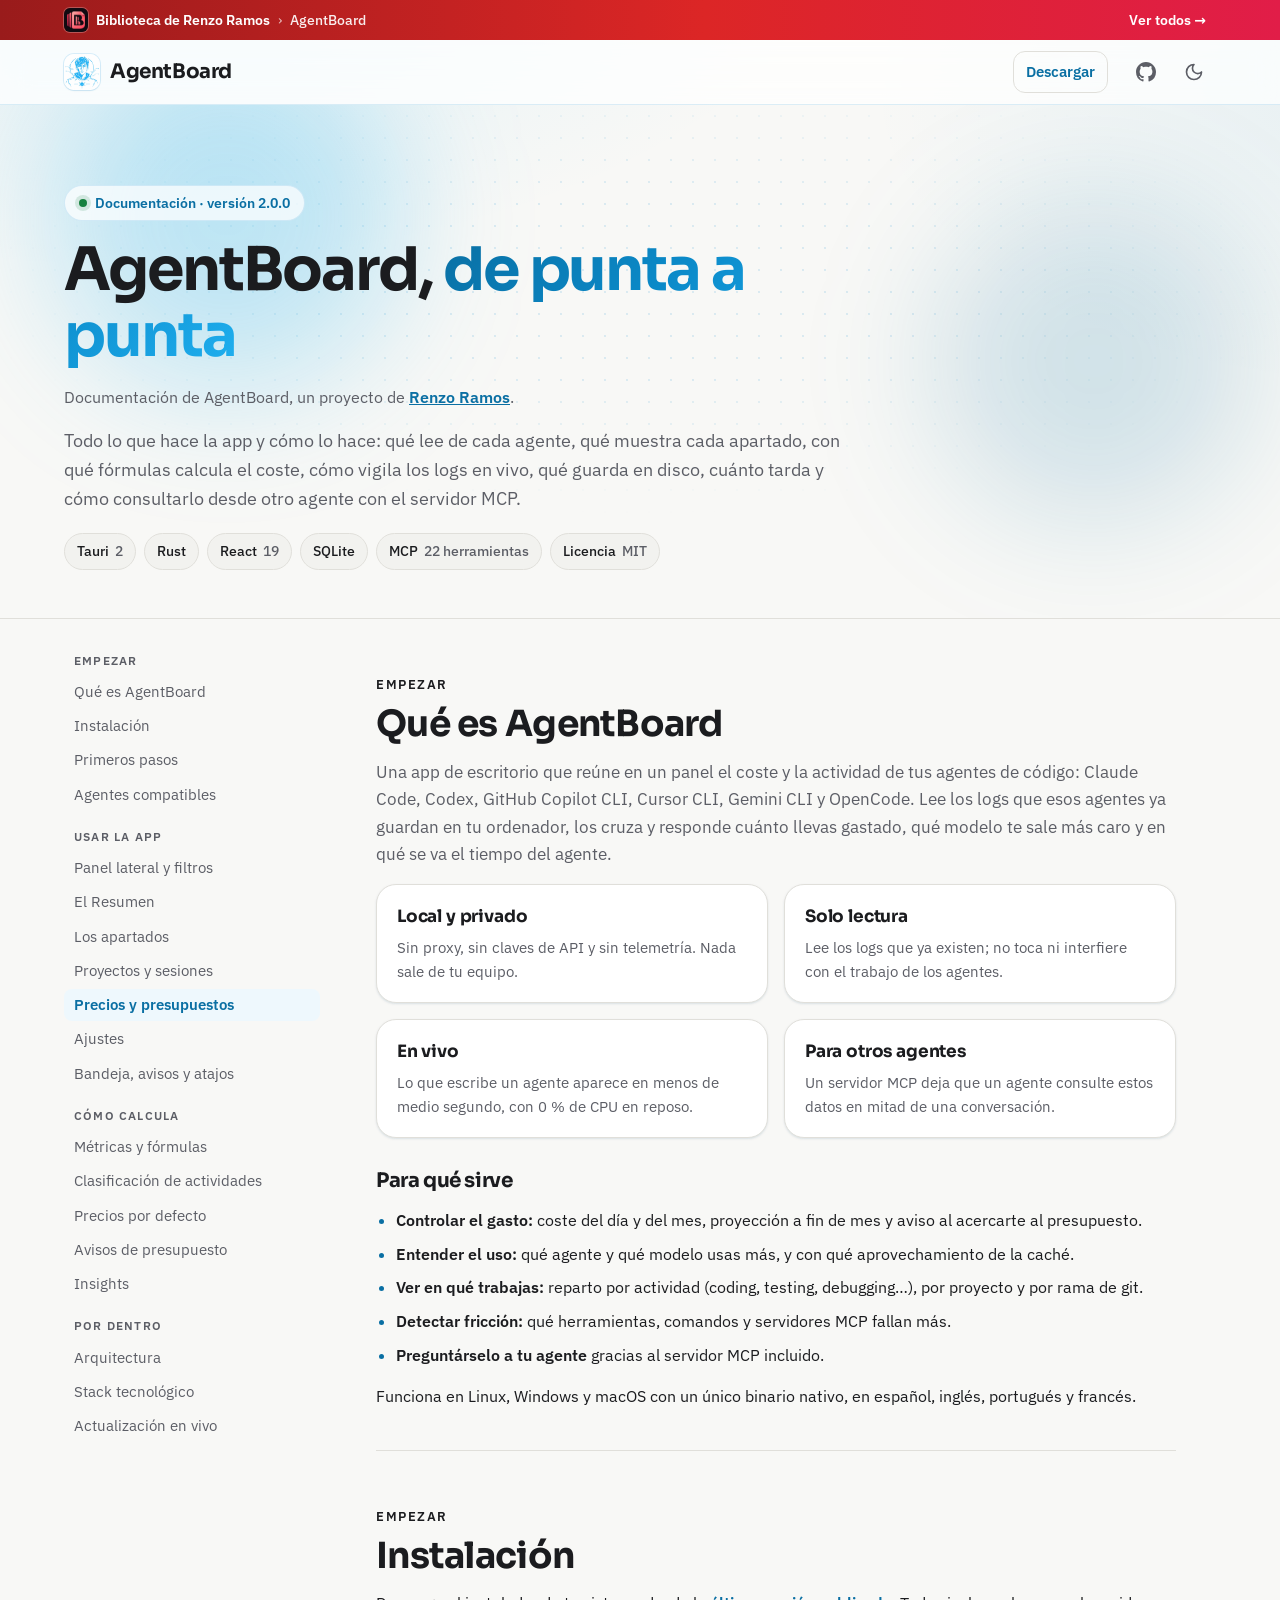
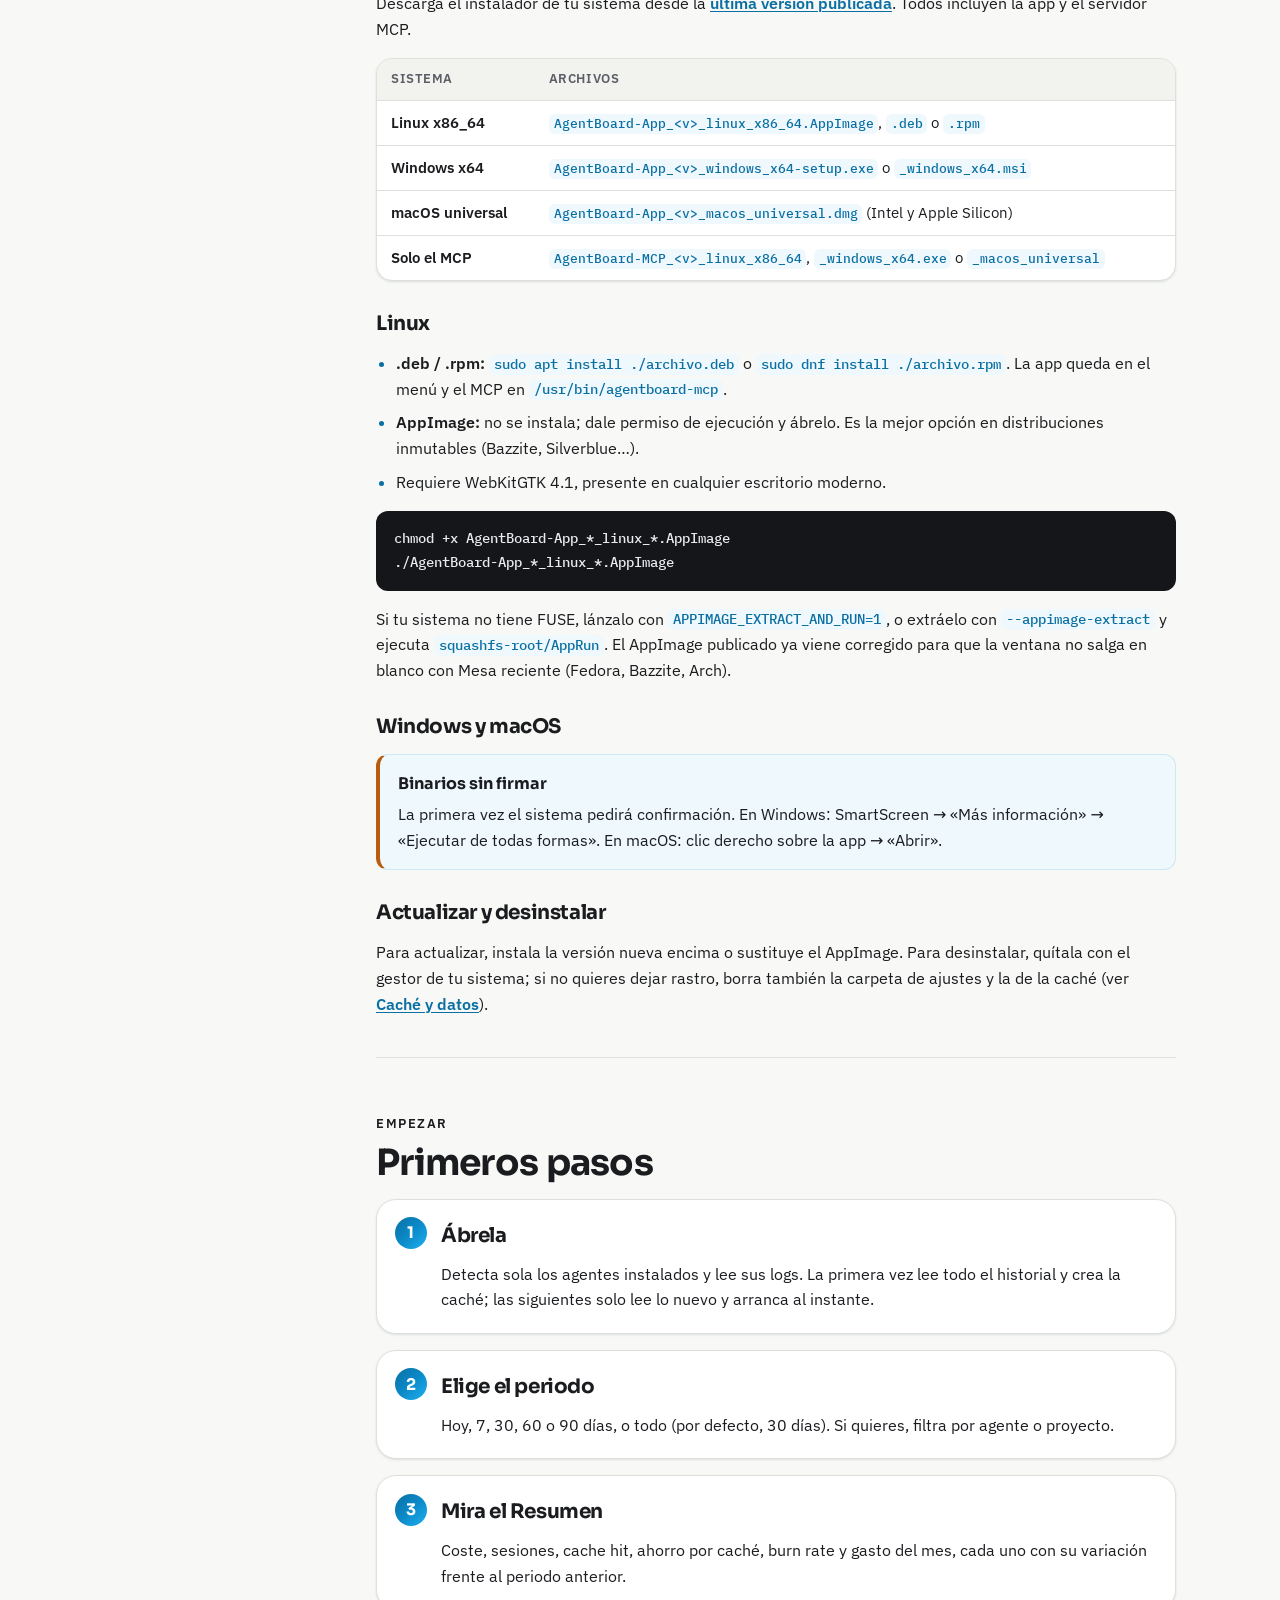
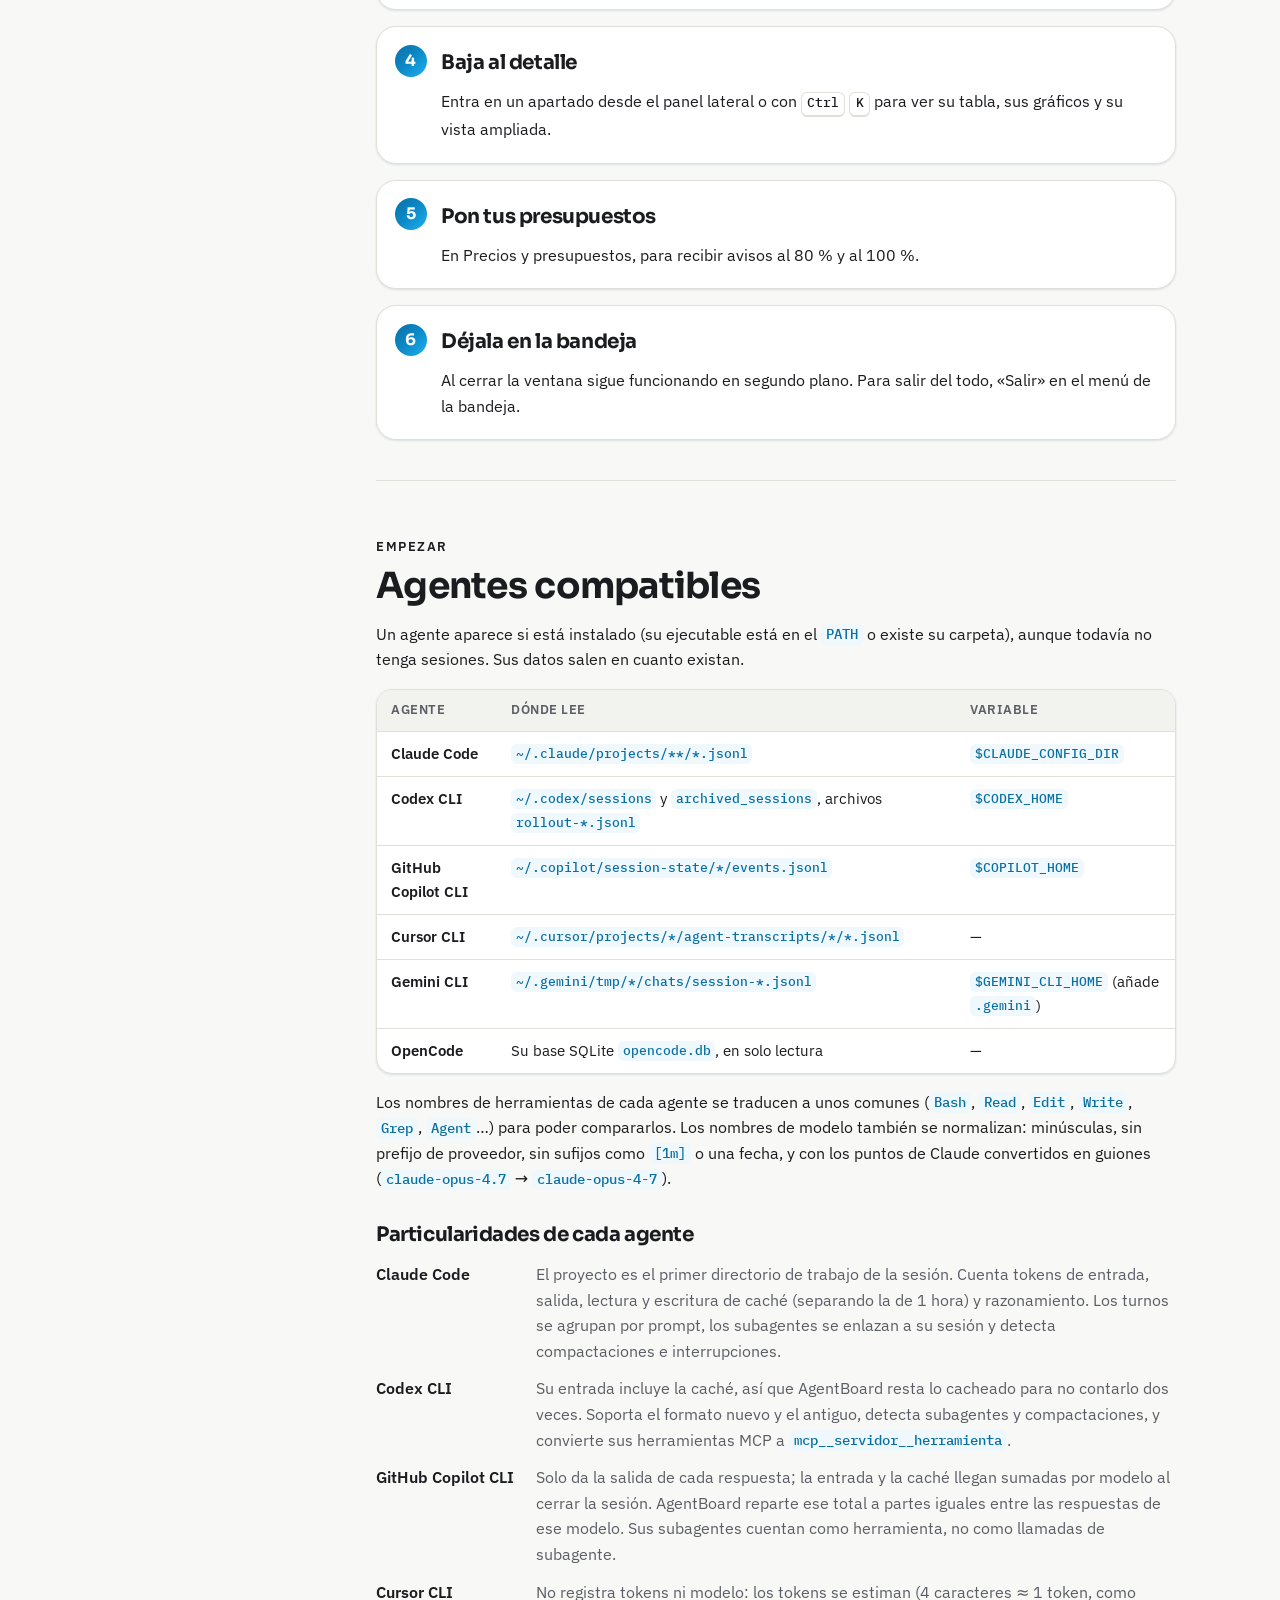
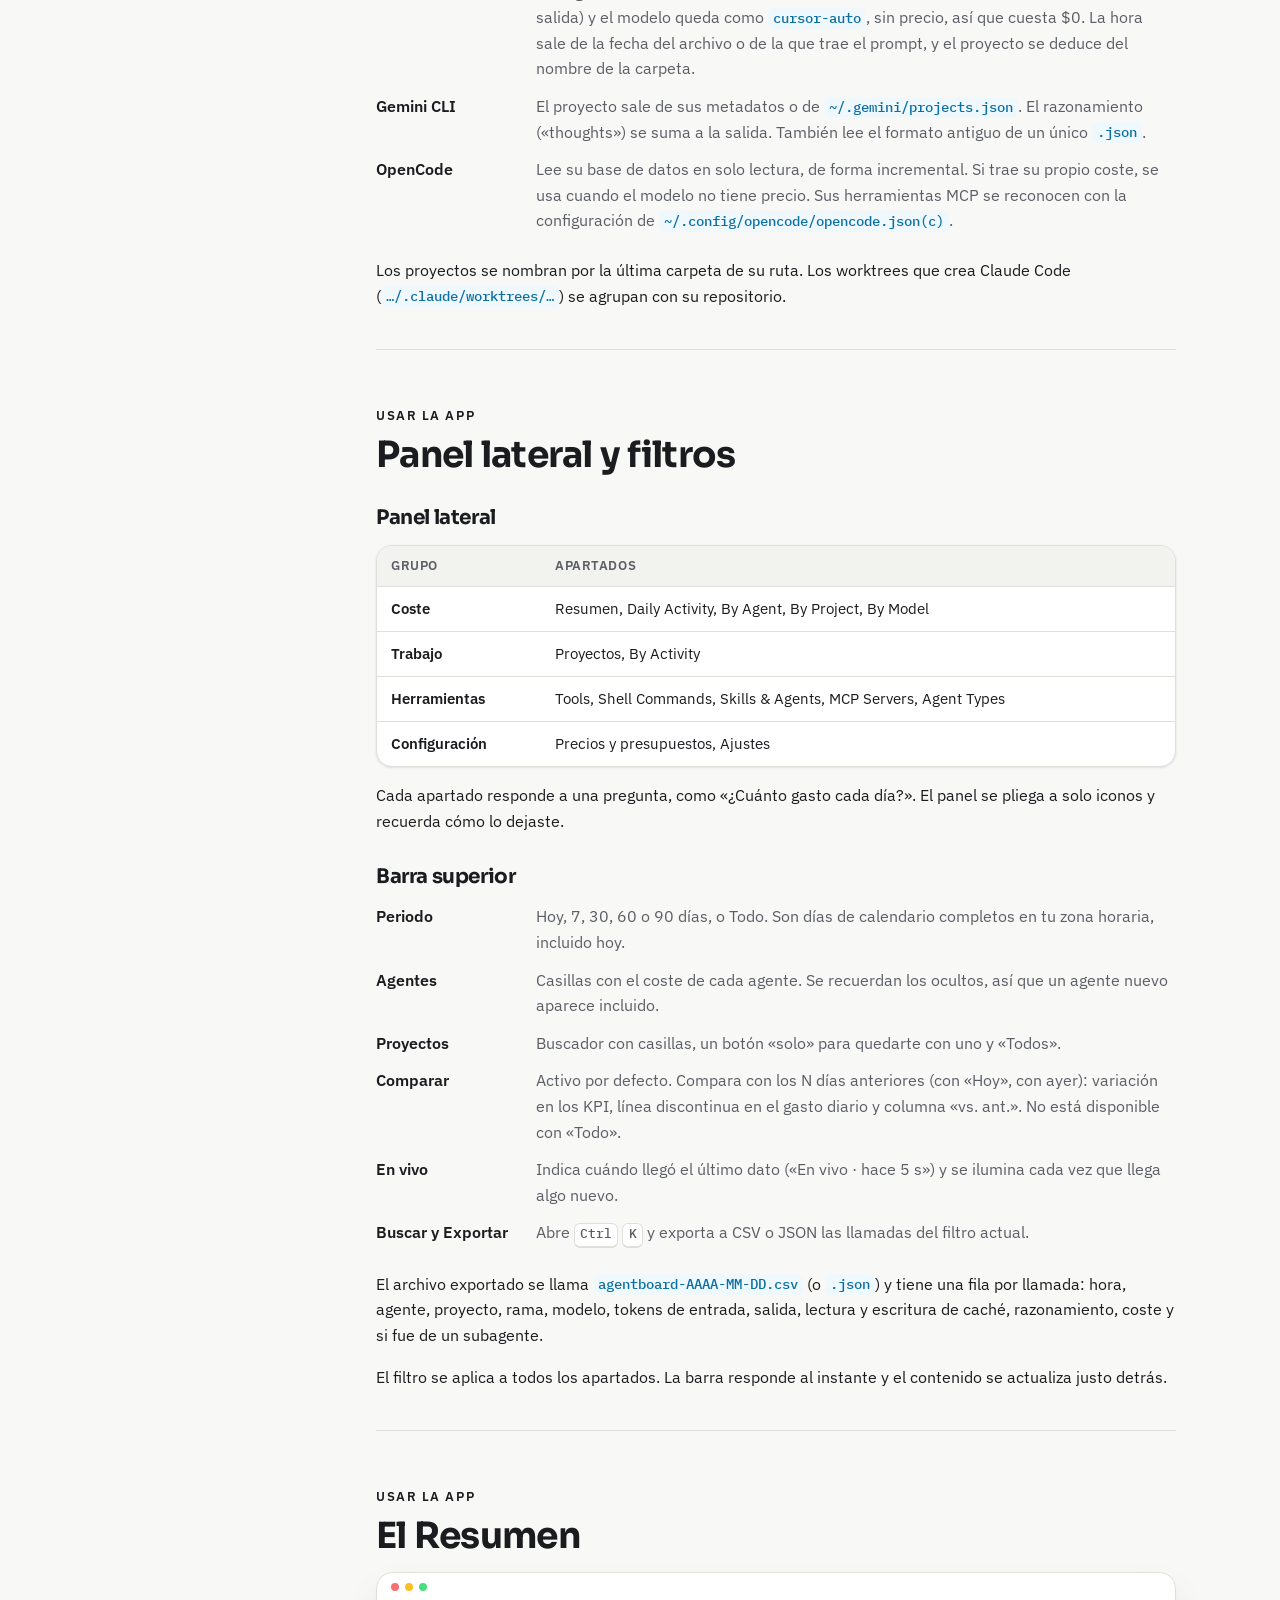
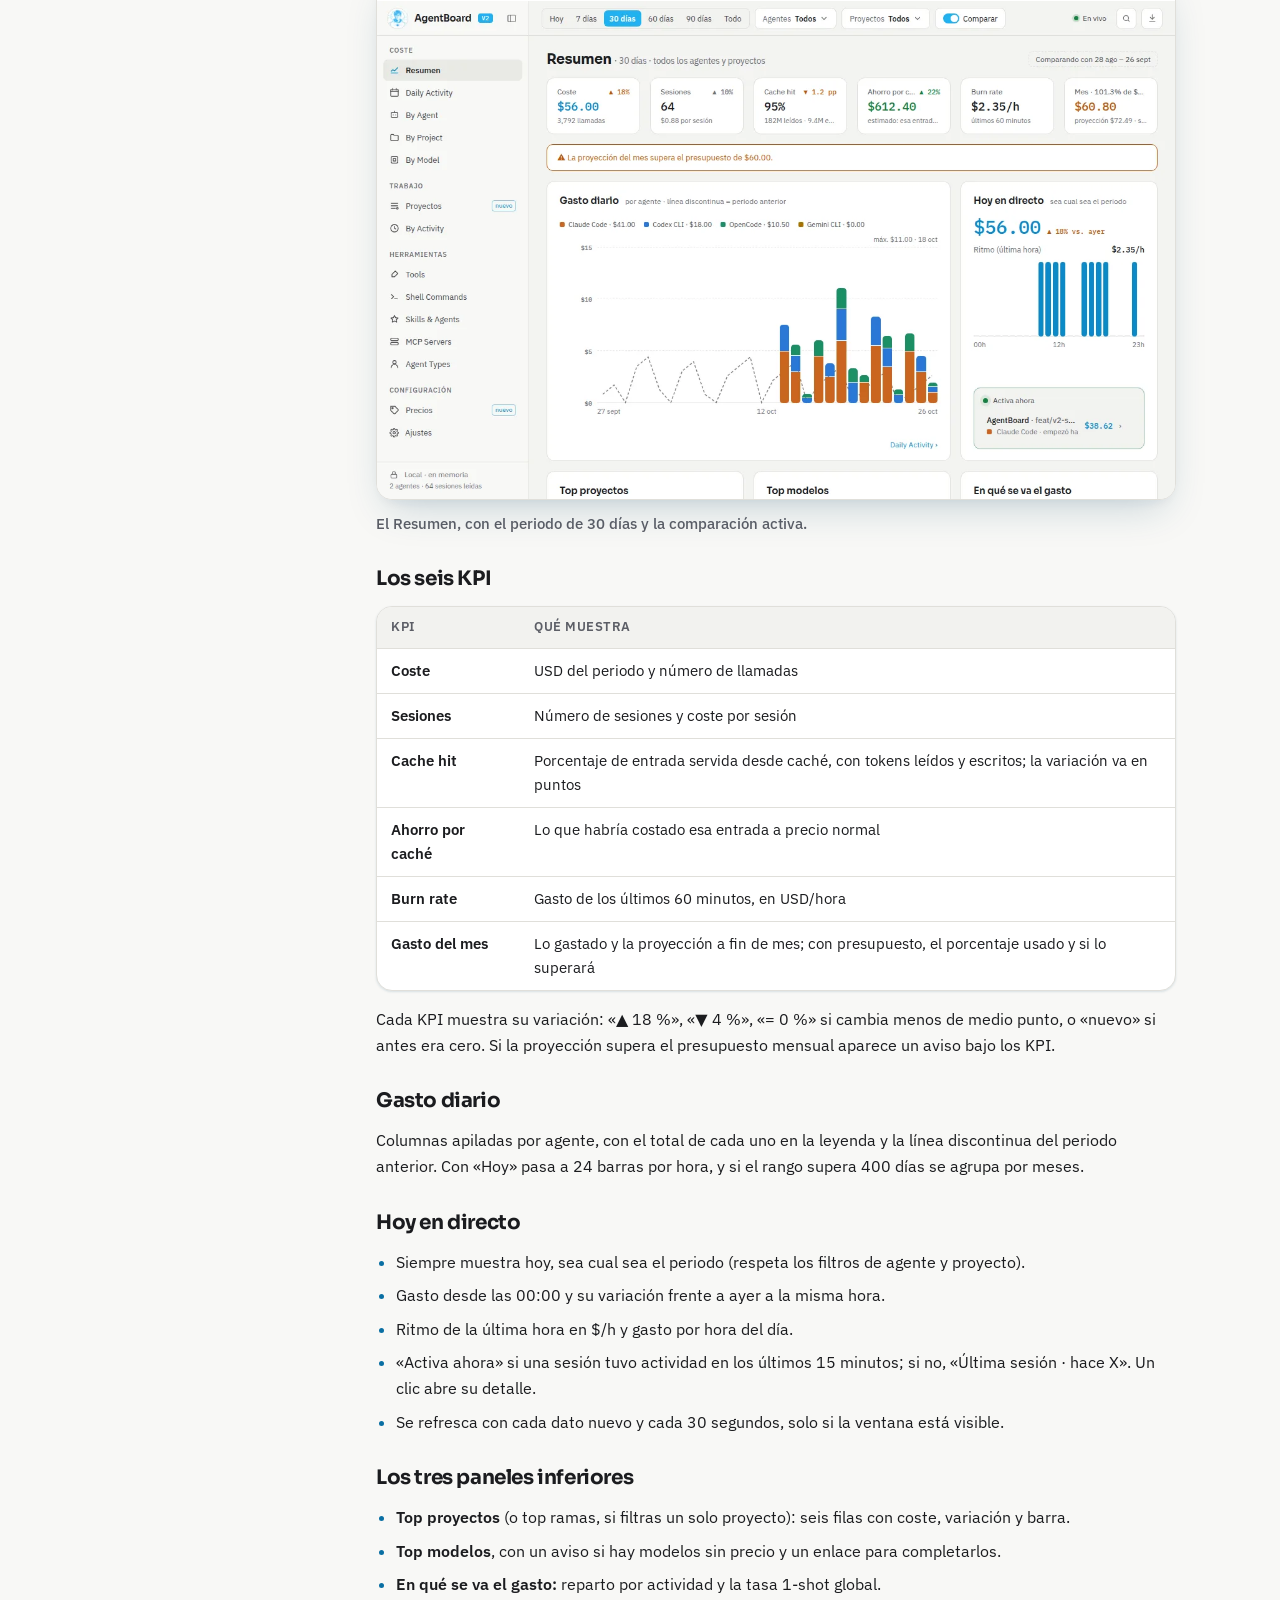
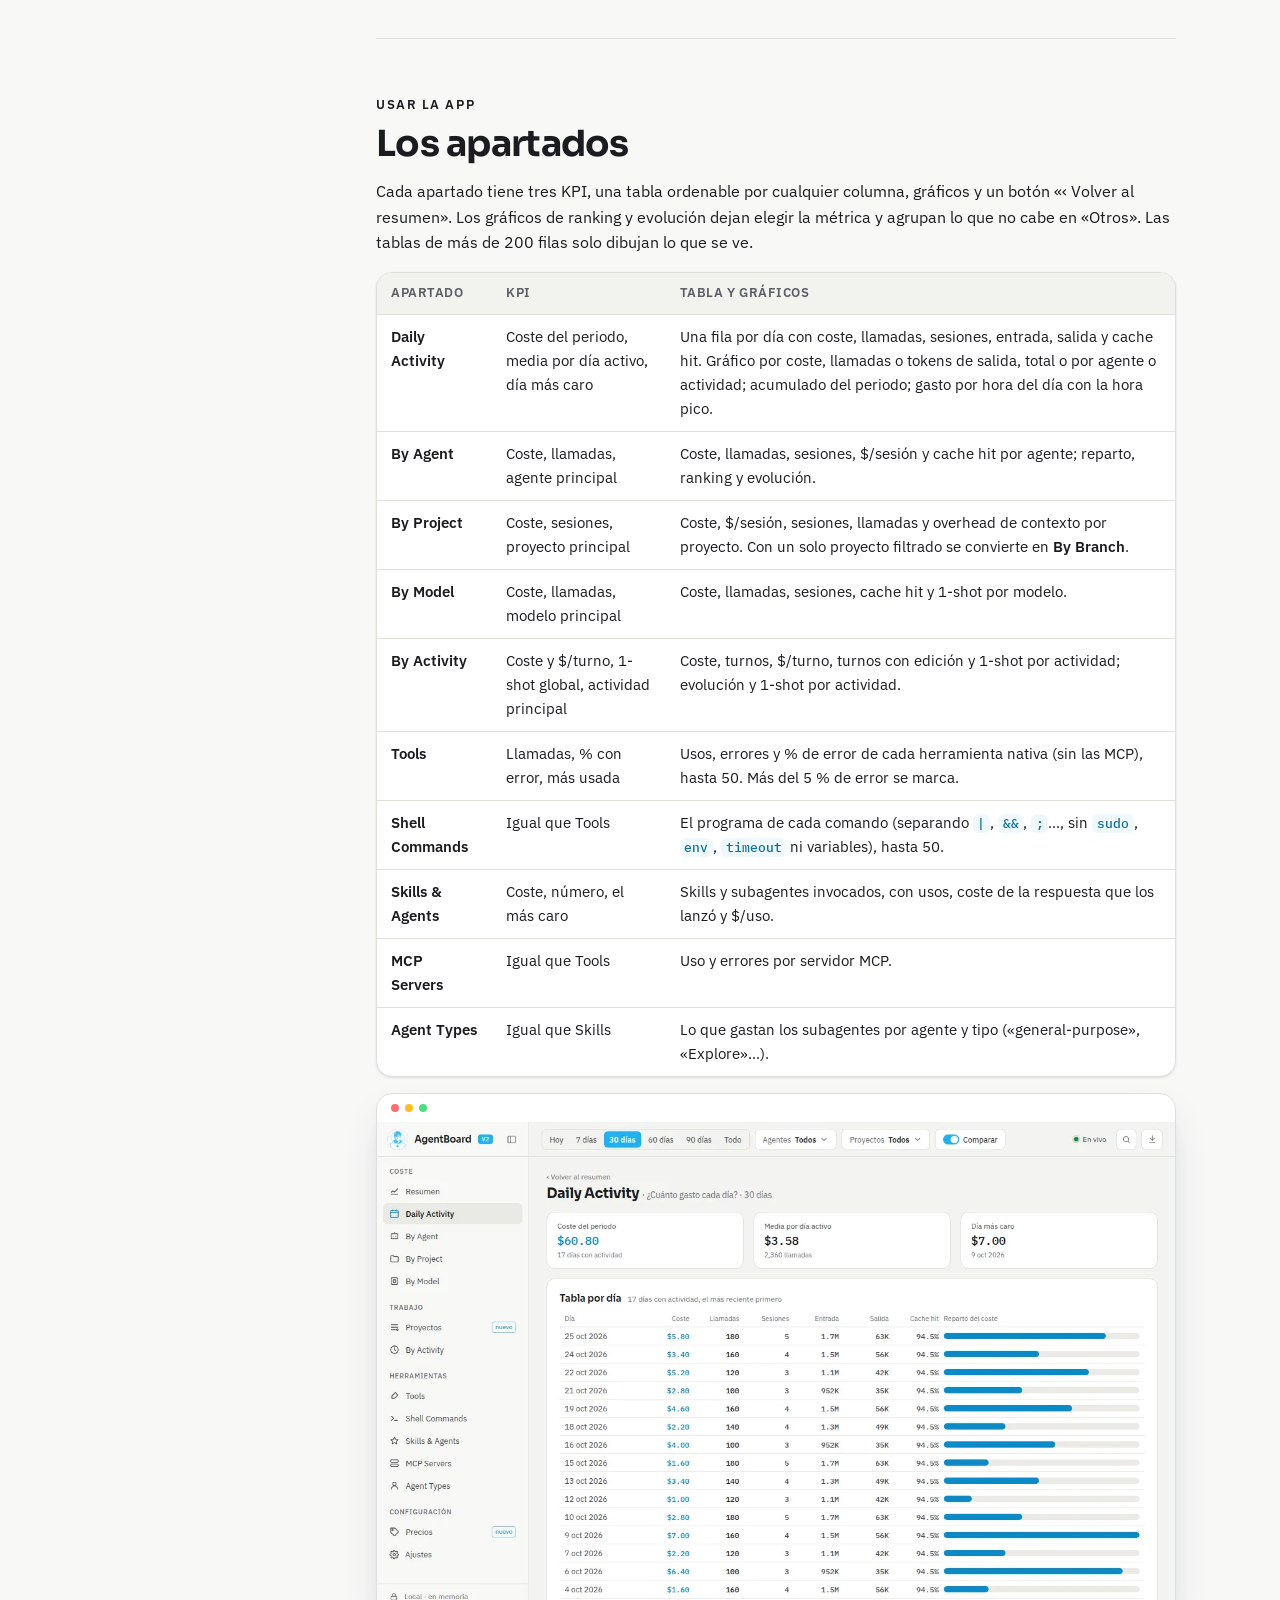
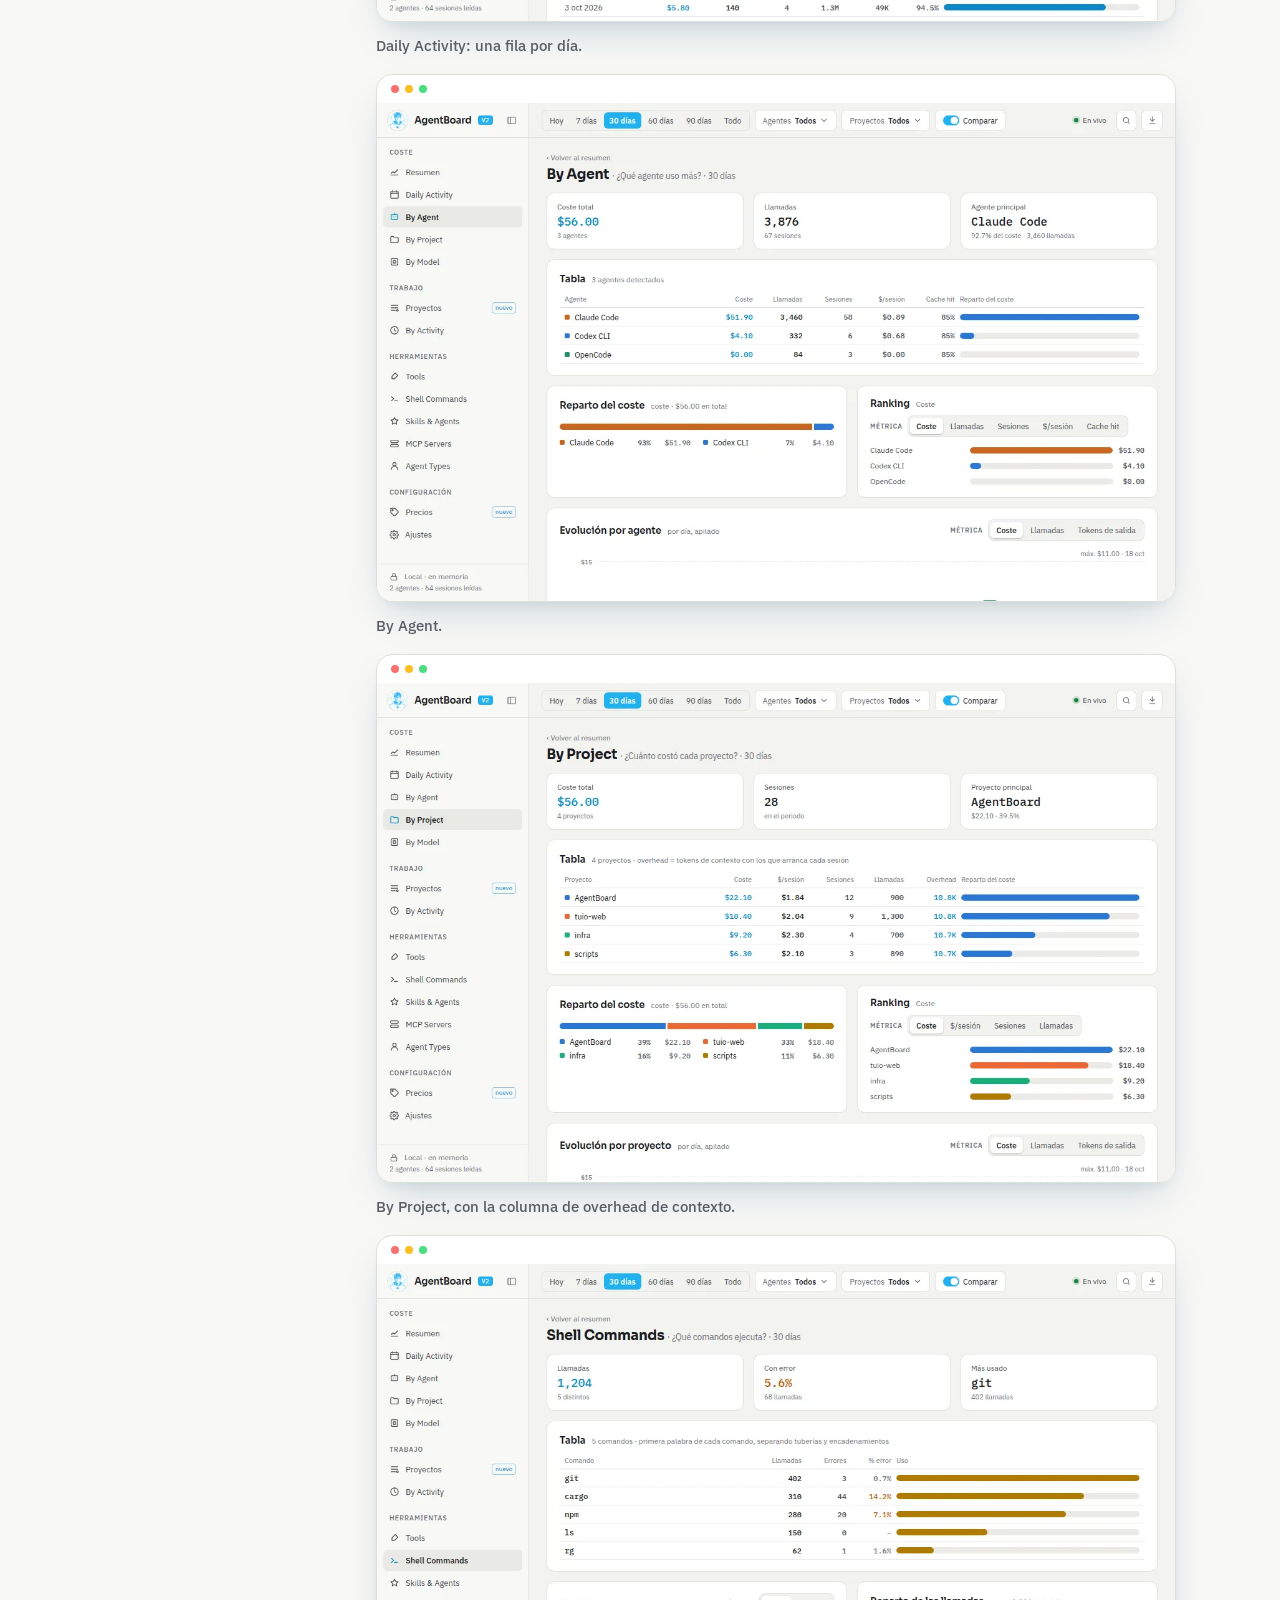
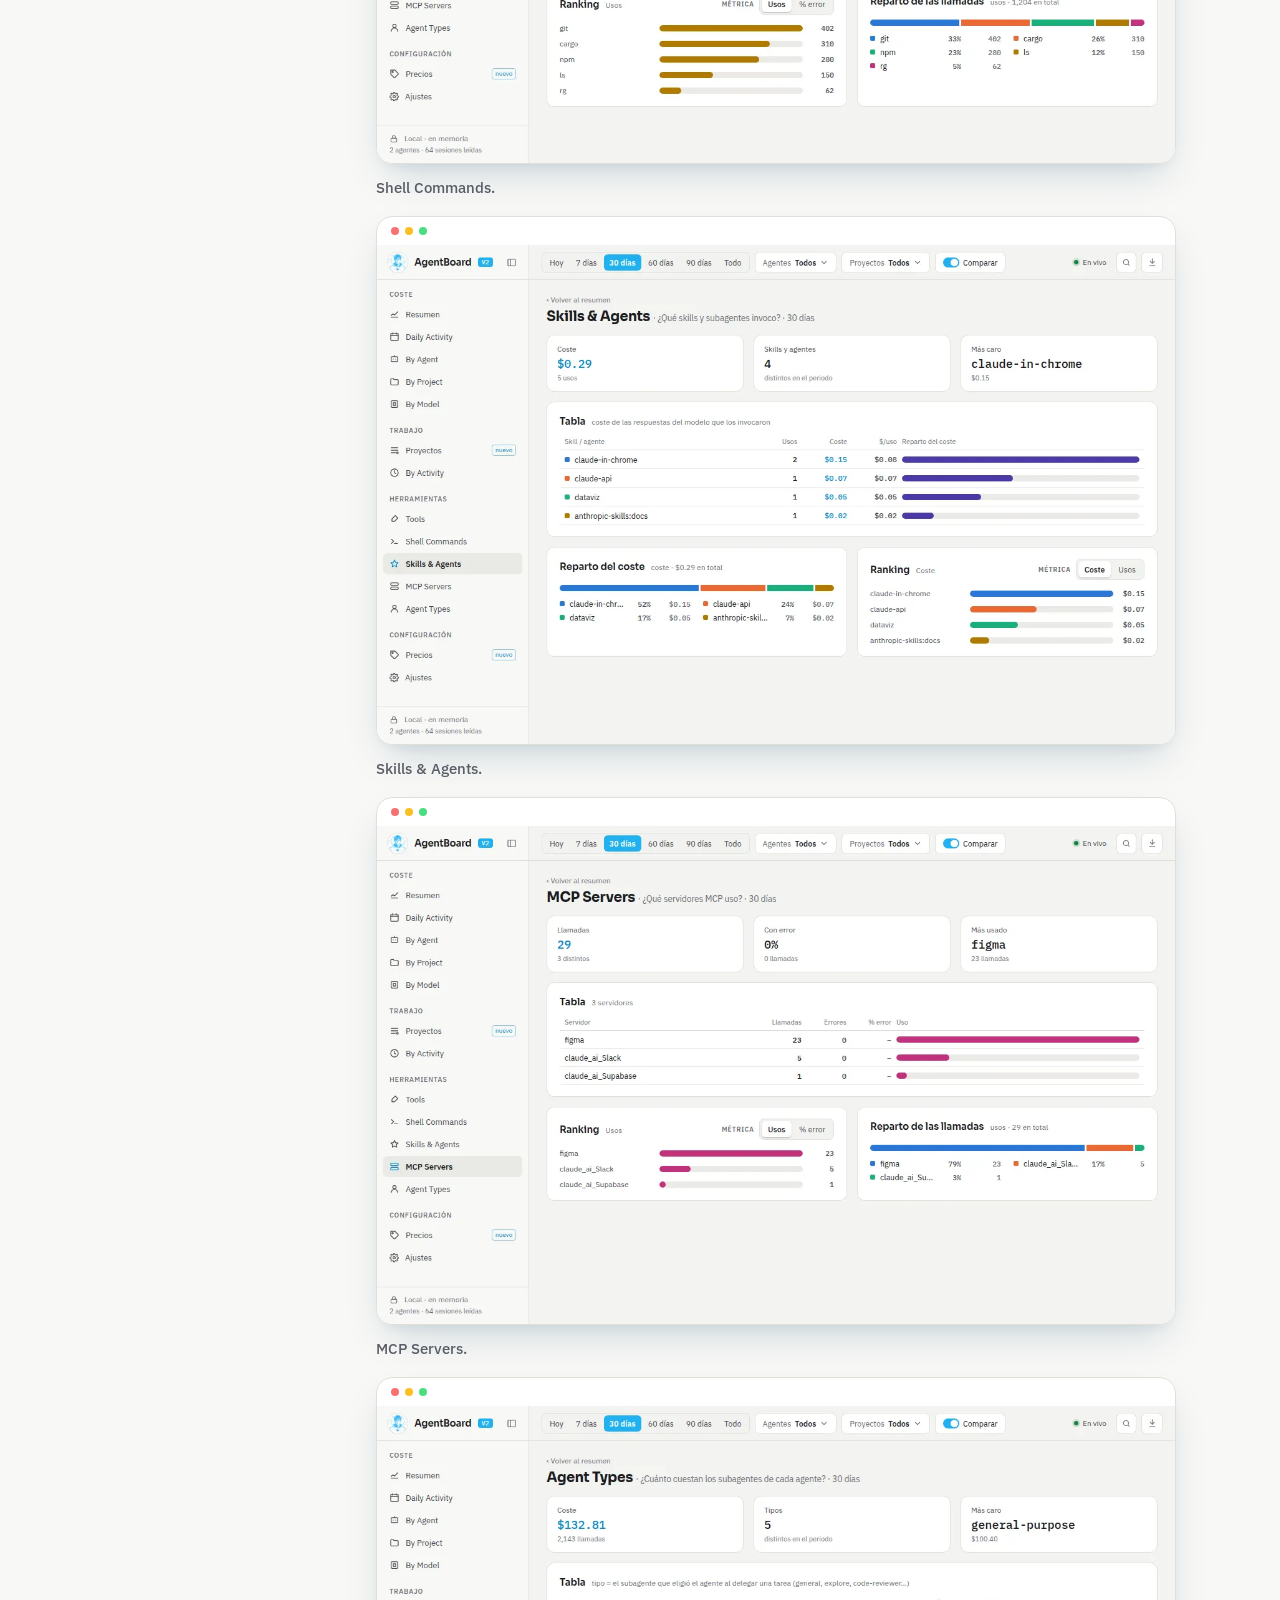
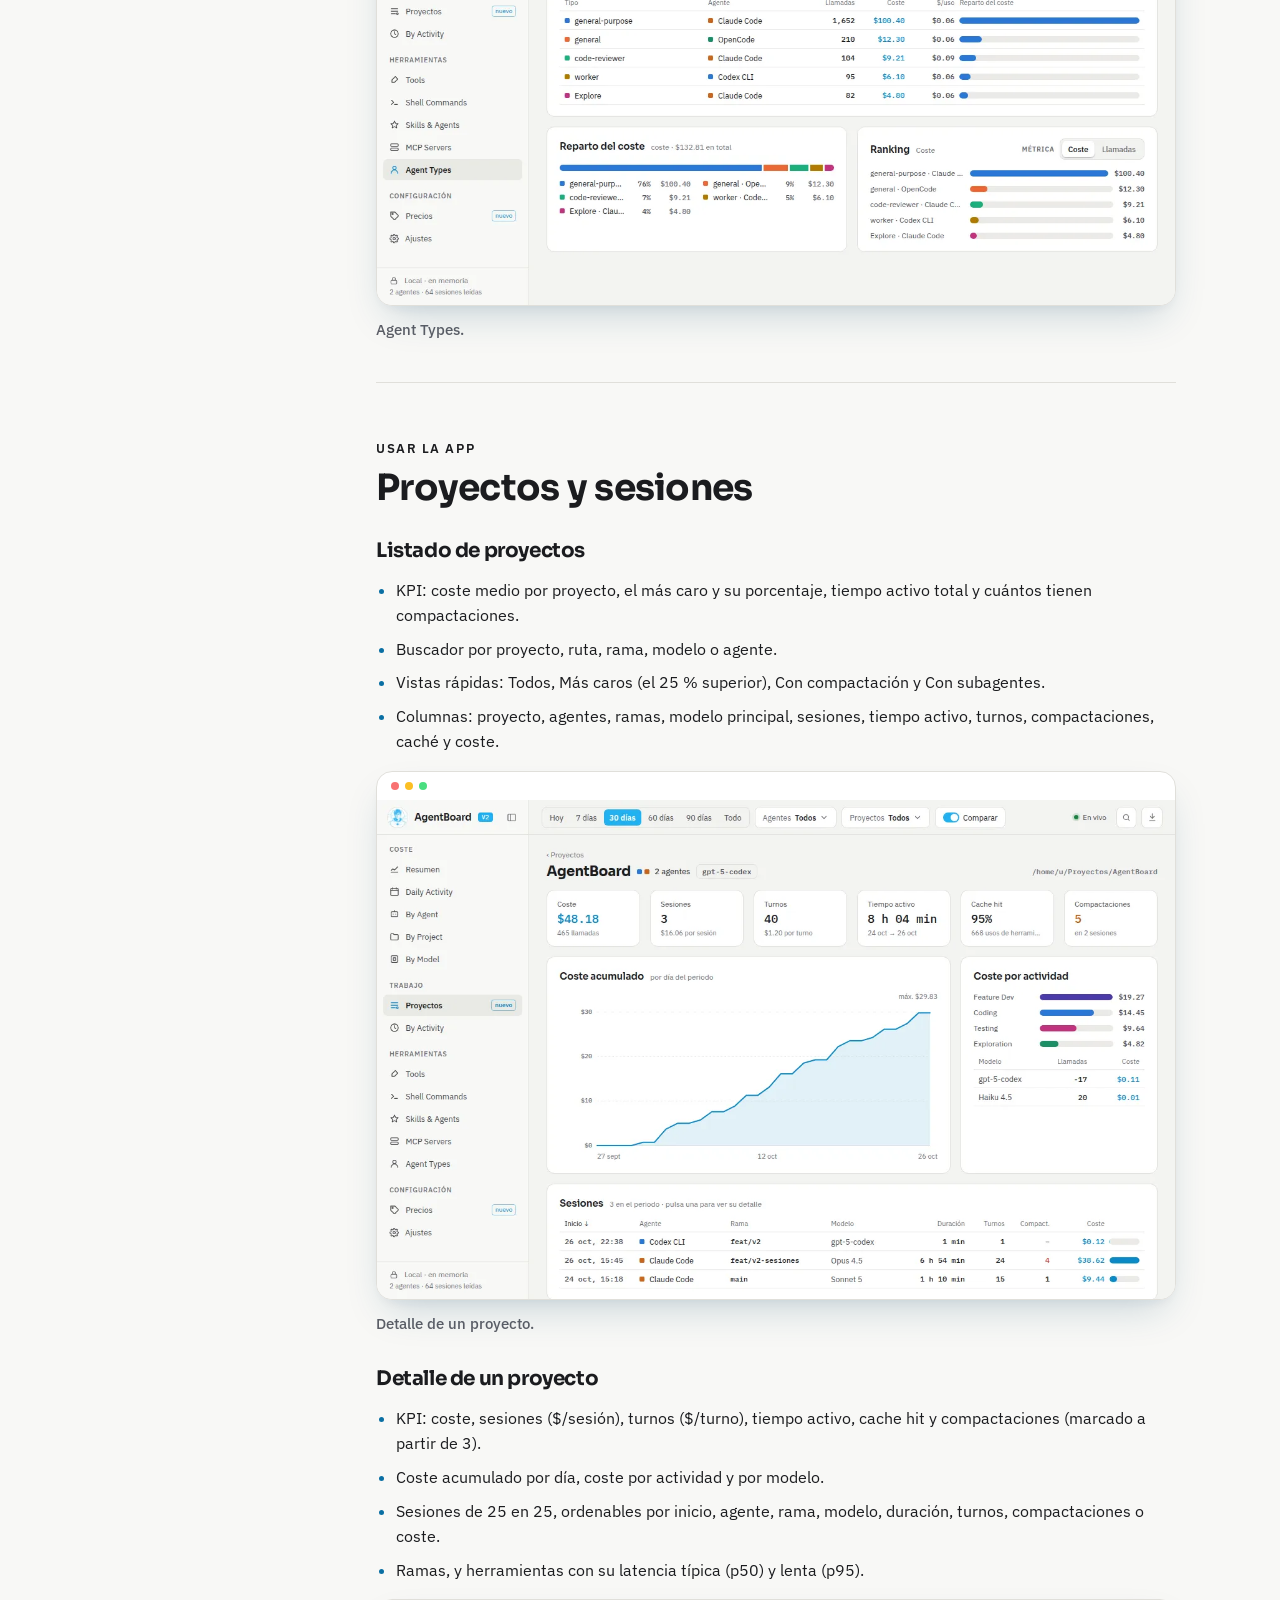
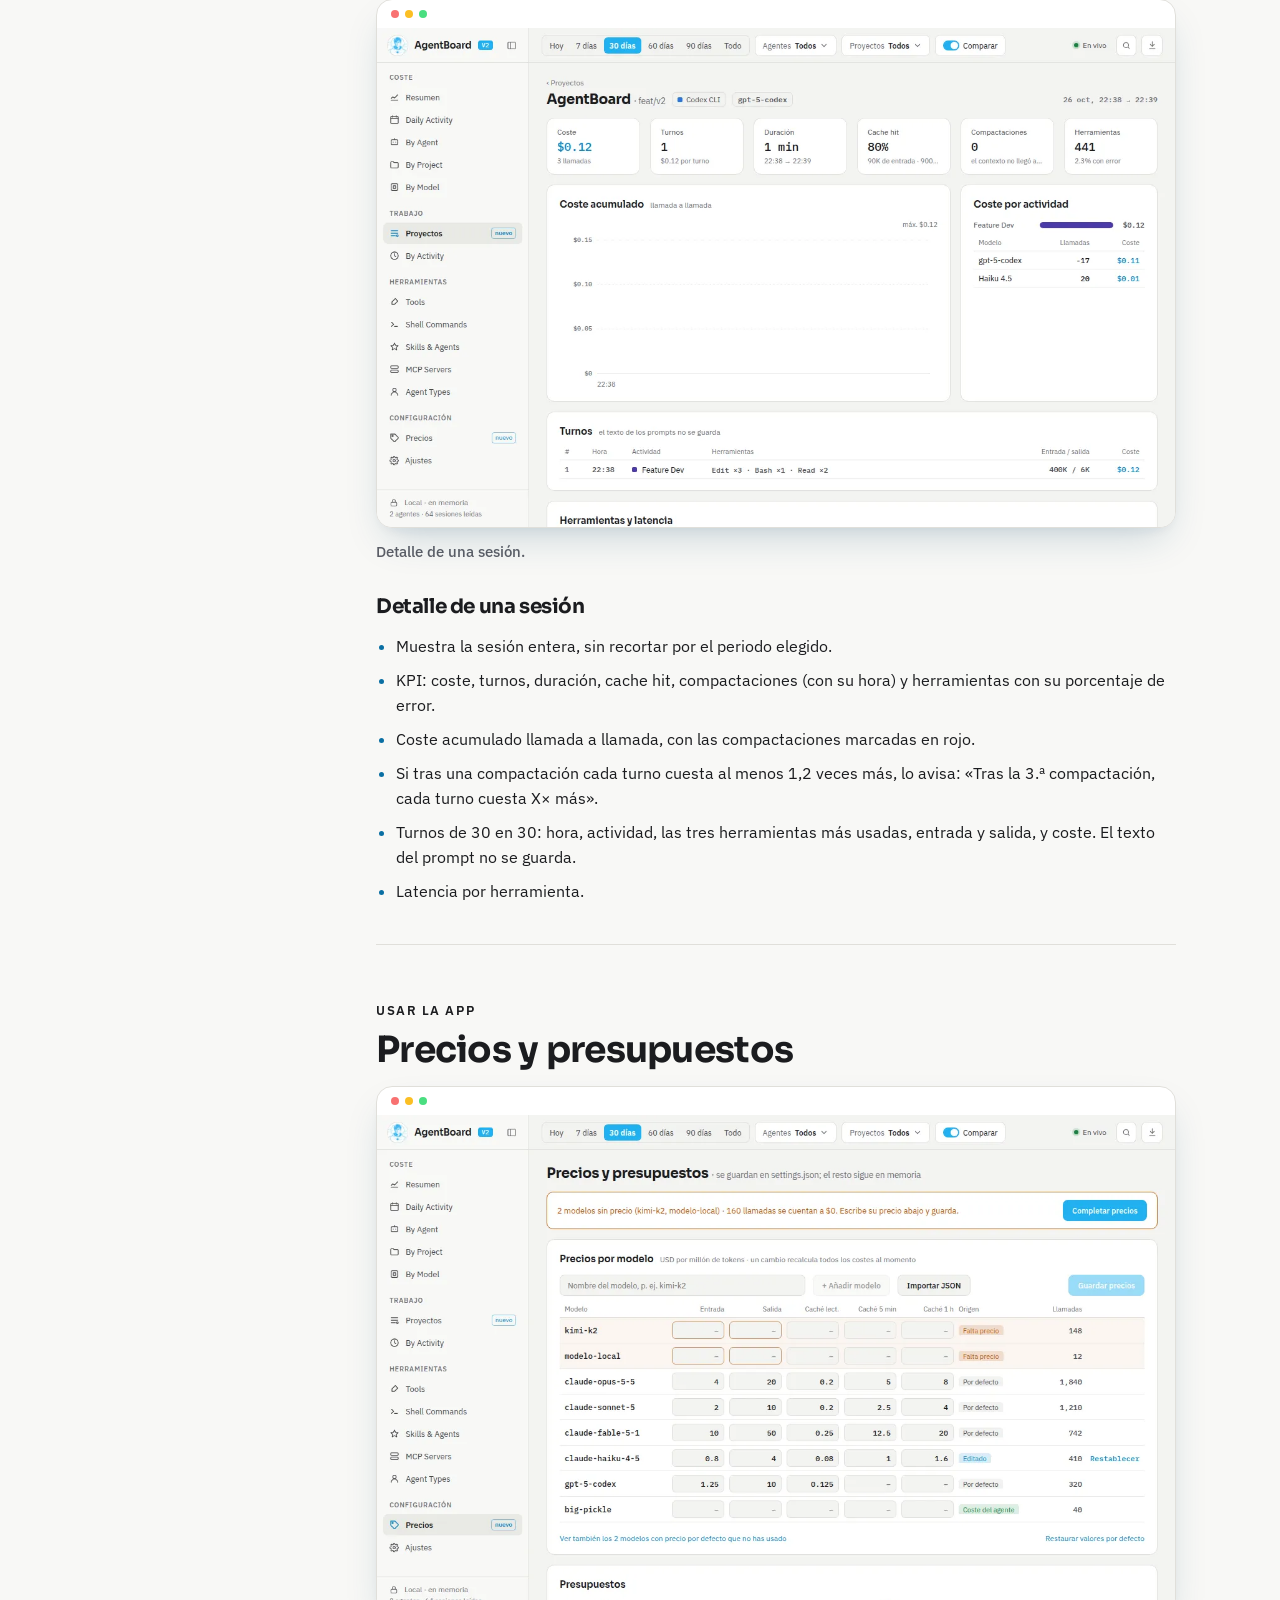
==== commit 39bfe6a8: "AgentBoard 5" ====
--- a/agentboard/index.html
+++ b/agentboard/index.html
@@ -20,22 +20,134 @@
       })()
       document.documentElement.classList.add('js')
     </script>
-    <title>Documentación · AgentBoard</title>
+    <title>AgentBoard · Documentación · Renzo Ramos</title>
     <meta
       name="description"
-      content="Documentación completa de AgentBoard: instalación, agentes compatibles, cada apartado del panel, fórmulas de coste, precios y presupuestos, arquitectura, caché, rendimiento, privacidad y servidor MCP."
+      content="AgentBoard, de Renzo Ramos: app de escritorio con el coste y la actividad de tus agentes de código, en local y con servidor MCP. Documentación completa."
     />
+    <meta name="theme-color" content="#0b8ac9" />
     <link rel="canonical" href="https://renzoramosdev.github.io/Documentacion-Proyectos-Renzo-Ramos/agentboard/" />
-    <meta name="theme-color" content="#0b8ac9" />
+    <meta property="og:url" content="https://renzoramosdev.github.io/Documentacion-Proyectos-Renzo-Ramos/agentboard/" />
     <meta property="og:type" content="article" />
     <meta property="og:site_name" content="AgentBoard" />
-    <meta property="og:title" content="Documentación de AgentBoard" />
+    <meta property="og:title" content="Documentación de AgentBoard · Renzo Ramos" />
     <meta
       property="og:description"
-      content="Cómo funciona AgentBoard de punta a punta: la app, sus cálculos, su arquitectura y el servidor MCP."
+      content="AgentBoard, de Renzo Ramos: app de escritorio con el coste y la actividad de tus agentes de código, en local y con servidor MCP. Documentación completa."
     />
     <link rel="icon" type="image/png" sizes="32x32" href="assets/icon-32.png" />
     <link rel="apple-touch-icon" href="assets/icon-192.png" />
+    <link rel="alternate" type="text/markdown" href="https://renzoramosdev.github.io/Documentacion-Proyectos-Renzo-Ramos/biblioteca/md/agentboard.md" title="Documentación de AgentBoard en Markdown" />
+    <link rel="preload" href="assets/fonts/ibm-plex-sans-latin-400-normal.woff2" as="font" type="font/woff2" crossorigin />
+    <script type="application/ld+json">
+{
+  "@context": "https://schema.org",
+  "@graph": [
+    {
+      "@type": "Person",
+      "@id": "https://renzoramosdev.github.io/Documentacion-Proyectos-Renzo-Ramos/#renzo",
+      "name": "Renzo Ramos",
+      "alternateName": "RenzoRamosDEV",
+      "jobTitle": "Junior AI Engineer",
+      "url": "https://portafolio-renzoramos.com/",
+      "sameAs": [
+        "https://github.com/RenzoRamosDEV",
+        "https://www.linkedin.com/in/renzoinv04/",
+        "https://portafolio-renzoramos.com/"
+      ],
+      "knowsAbout": [
+        "Inteligencia artificial",
+        "Agentes de código",
+        "Model Context Protocol (MCP)",
+        "Claude API",
+        "OpenAI API",
+        "Rust",
+        "Tauri",
+        "React",
+        "TypeScript",
+        "JavaScript",
+        "Java",
+        "Spring Boot",
+        "Supabase",
+        "PostgreSQL",
+        "MySQL",
+        "SQLite",
+        "Docker",
+        "Tailwind CSS",
+        "Vite",
+        "Playwright",
+        "Vitest",
+        "Mutation testing",
+        "GitHub Actions",
+        "Accesibilidad web (WCAG)",
+        "OpenSpec",
+        "TDD"
+      ]
+    },
+    {
+      "@type": "WebSite",
+      "@id": "https://renzoramosdev.github.io/Documentacion-Proyectos-Renzo-Ramos/#site",
+      "name": "Biblioteca de Renzo Ramos",
+      "url": "https://renzoramosdev.github.io/Documentacion-Proyectos-Renzo-Ramos/biblioteca/",
+      "inLanguage": "es",
+      "author": {
+        "@id": "https://renzoramosdev.github.io/Documentacion-Proyectos-Renzo-Ramos/#renzo"
+      }
+    },
+    {
+      "@type": "SoftwareApplication",
+      "@id": "https://renzoramosdev.github.io/Documentacion-Proyectos-Renzo-Ramos/agentboard/#app",
+      "name": "AgentBoard",
+      "description": "App de escritorio con el coste y la actividad de tus agentes de código (Claude Code, Codex, Copilot, Cursor, Gemini y OpenCode), en local y con servidor MCP.",
+      "applicationCategory": "DeveloperApplication",
+      "operatingSystem": "Linux, Windows, macOS",
+      "author": {
+        "@id": "https://renzoramosdev.github.io/Documentacion-Proyectos-Renzo-Ramos/#renzo"
+      },
+      "url": "https://renzoramosdev.github.io/Documentacion-Proyectos-Renzo-Ramos/agentboard/",
+      "image": "https://renzoramosdev.github.io/Documentacion-Proyectos-Renzo-Ramos/biblioteca/assets/thumbs/agentboard-dark-1280.webp",
+      "sameAs": [
+        "https://github.com/RenzoRamosDEV/AgentBoard"
+      ]
+    },
+    {
+      "@type": "TechArticle",
+      "@id": "https://renzoramosdev.github.io/Documentacion-Proyectos-Renzo-Ramos/agentboard/#doc",
+      "headline": "Documentación de AgentBoard",
+      "description": "AgentBoard, de Renzo Ramos: app de escritorio con el coste y la actividad de tus agentes de código, en local y con servidor MCP. Documentación completa.",
+      "url": "https://renzoramosdev.github.io/Documentacion-Proyectos-Renzo-Ramos/agentboard/",
+      "inLanguage": "es",
+      "author": {
+        "@id": "https://renzoramosdev.github.io/Documentacion-Proyectos-Renzo-Ramos/#renzo"
+      },
+      "about": {
+        "@id": "https://renzoramosdev.github.io/Documentacion-Proyectos-Renzo-Ramos/agentboard/#app"
+      },
+      "isPartOf": {
+        "@id": "https://renzoramosdev.github.io/Documentacion-Proyectos-Renzo-Ramos/#site"
+      },
+      "image": "https://renzoramosdev.github.io/Documentacion-Proyectos-Renzo-Ramos/biblioteca/assets/thumbs/agentboard-dark-1280.webp"
+    },
+    {
+      "@type": "BreadcrumbList",
+      "itemListElement": [
+        {
+          "@type": "ListItem",
+          "position": 1,
+          "name": "Biblioteca de Renzo Ramos",
+          "item": "https://renzoramosdev.github.io/Documentacion-Proyectos-Renzo-Ramos/biblioteca/"
+        },
+        {
+          "@type": "ListItem",
+          "position": 2,
+          "name": "AgentBoard",
+          "item": "https://renzoramosdev.github.io/Documentacion-Proyectos-Renzo-Ramos/agentboard/"
+        }
+      ]
+    }
+  ]
+}
+    </script>
     <link rel="stylesheet" href="css/tokens.css" />
     <link rel="stylesheet" href="css/landing.css" />
     <link rel="stylesheet" href="css/docs.css" />
@@ -55,7 +167,7 @@
       <div class="container library-bar__inner">
         <a class="library-bar__home" href="../biblioteca/">
           <img src="../biblioteca/assets/logo-132.png" alt="" width="24" height="24" />
-          Biblioteca
+          Biblioteca de Renzo Ramos
         </a>
         <span class="library-bar__sep" aria-hidden="true">›</span>
         <span class="library-bar__current" aria-current="page">AgentBoard</span>
@@ -115,6 +227,7 @@
             Documentación · versión 2.0.0
           </p>
           <h1 id="doc-title">AgentBoard, <span class="text-gradient">de punta a punta</span></h1>
+          <p class="doc-hero__author">Documentación de AgentBoard, un proyecto de <a href="https://portafolio-renzoramos.com/" rel="author">Renzo Ramos</a>.</p>
           <p class="doc-hero__lead">
             Todo lo que hace la app y cómo lo hace: qué lee de cada agente, qué muestra cada apartado,
             con qué fórmulas calcula el coste, cómo vigila los logs en vivo, qué guarda en disco, cuánto
@@ -417,7 +530,6 @@
                   sizes="(min-width: 60rem) 50rem, 100vw"
                   width="1280"
                   height="800"
-                  loading="lazy"
                   decoding="async"
                   alt="Resumen con los seis KPI, el gasto diario por agente y «Hoy en directo»"
                 />
@@ -1046,7 +1158,7 @@
             <h3>Datos e integración</h3>
             <ul class="chips" role="list">
               <li>SQLite <span>WAL</span></li>
-              <li>Model Context Protocol (stdio · JSON-RPC 2.0)</li>
+              <li>MCP · Model Context Protocol (stdio · JSON-RPC 2.0)</li>
               <li>Logs JSONL de Claude Code · Codex · Copilot · Cursor · Gemini</li>
               <li>Base SQLite de OpenCode</li>
               <li>inotify · FSEvents · ReadDirectoryChangesW</li>
@@ -1056,7 +1168,7 @@
               <li>Vitest <span>5.0</span></li>
               <li>cargo test (golden files y fixtures)</li>
               <li>Criterion <span>0.8</span></li>
-              <li>cargo fmt</li>
+              <li>cargo fmt (rustfmt)</li>
               <li>Clippy</li>
               <li>tsc</li>
               <li>Python <span>3</span></li>
@@ -1370,6 +1482,30 @@
               (<a href="https://github.com/RenzoRamosDEV">RenzoRamosDEV</a>).
             </p>
             <a class="doc-top" href="#contenido">↑ Volver arriba</a>
+          </section>
+
+          <section id="otros-proyectos" class="doc-section doc-section--related" aria-labelledby="otros-proyectos-t">
+            <p class="eyebrow">Más</p>
+            <h2 id="otros-proyectos-t">Otros proyectos de Renzo Ramos</h2>
+            <p>
+              Toda la documentación está en la <a href="../biblioteca/">Biblioteca de Renzo Ramos</a>; más
+              sobre el autor en su <a href="https://portafolio-renzoramos.com/" rel="author">portafolio</a>,
+              <a href="https://github.com/RenzoRamosDEV" rel="me">GitHub</a> y <a href="https://www.linkedin.com/in/renzoinv04/" rel="me">LinkedIn</a>.
+            </p>
+            <ul class="doc-cards" role="list">
+              <li class="card">
+                <h4><a href="../booqi/">Documentación de Booqi</a></h4>
+                <p>Reserva de entradas para eventos con cuatro microservicios Spring Boot, MySQL y un frontend React. Trabajo de fin de grado.</p>
+              </li>
+              <li class="card">
+                <h4><a href="../pokedex-retro/">Documentación de Pokédex Retro</a></h4>
+                <p>La Pokédex de PokéAPI con estética Game Boy, un chat con Claude u OpenAI y un servidor MCP. Sin frameworks ni build.</p>
+              </li>
+              <li class="card">
+                <h4><a href="../brainy/">Documentación de Brainy</a></h4>
+                <p>Web gratuita y en español para aprender jugando: explicaciones visuales, quizzes, taller de ortografía, puntos, ranking y PokeBrainy.</p>
+              </li>
+            </ul>
           </section>
         </div>
       </div>
--- a/agentboard/css/docs.css
+++ b/agentboard/css/docs.css
@@ -101,6 +101,25 @@
   font-size: clamp(2.25rem, 7vw, 3.75rem);
   font-weight: 700;
   letter-spacing: -0.035em;
+}
+
+.doc-hero__author {
+  color: var(--fg-muted);
+  font-size: 1rem;
+}
+
+.doc-hero__author a {
+  color: var(--brand-ink);
+  font-weight: 600;
+}
+
+.doc-section--related h4 a {
+  color: var(--fg);
+  text-decoration: none;
+}
+
+.doc-section--related h4 a:hover {
+  color: var(--brand-ink);
 }
 
 .doc-hero__lead {
